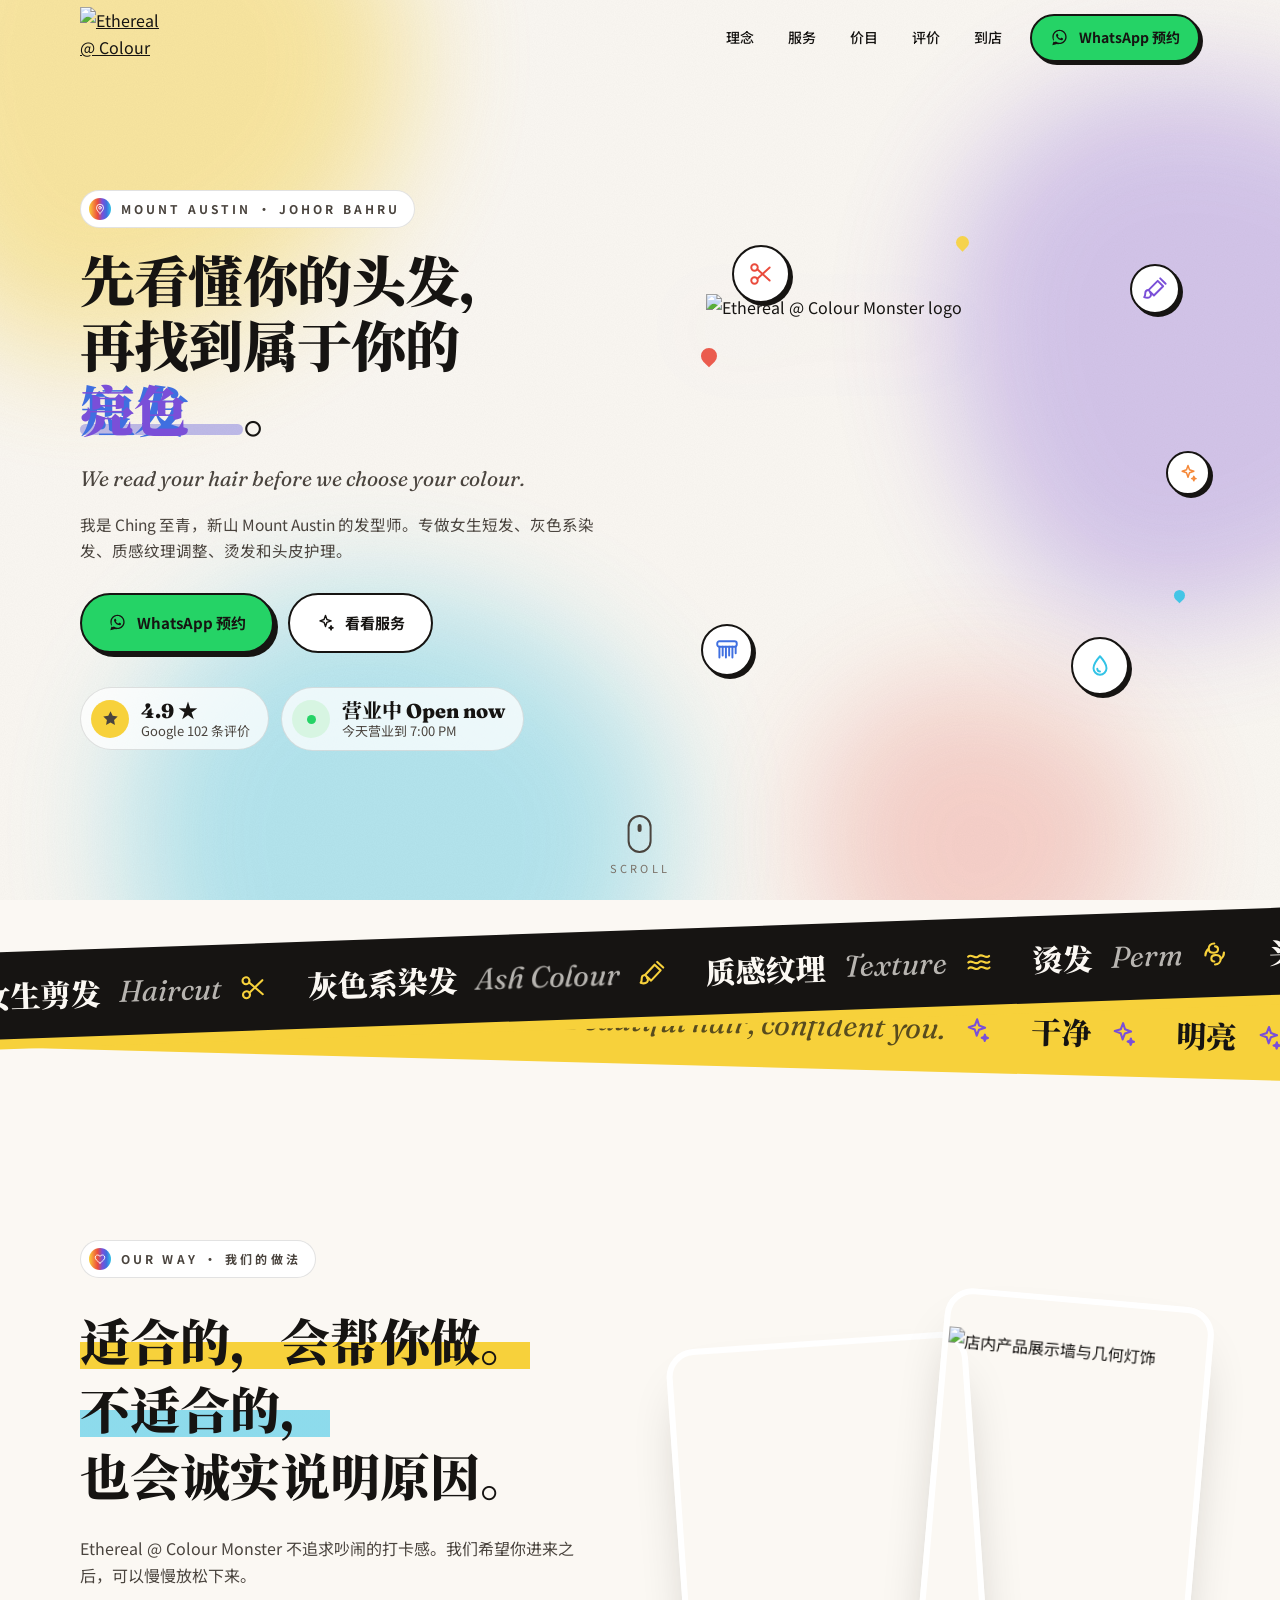
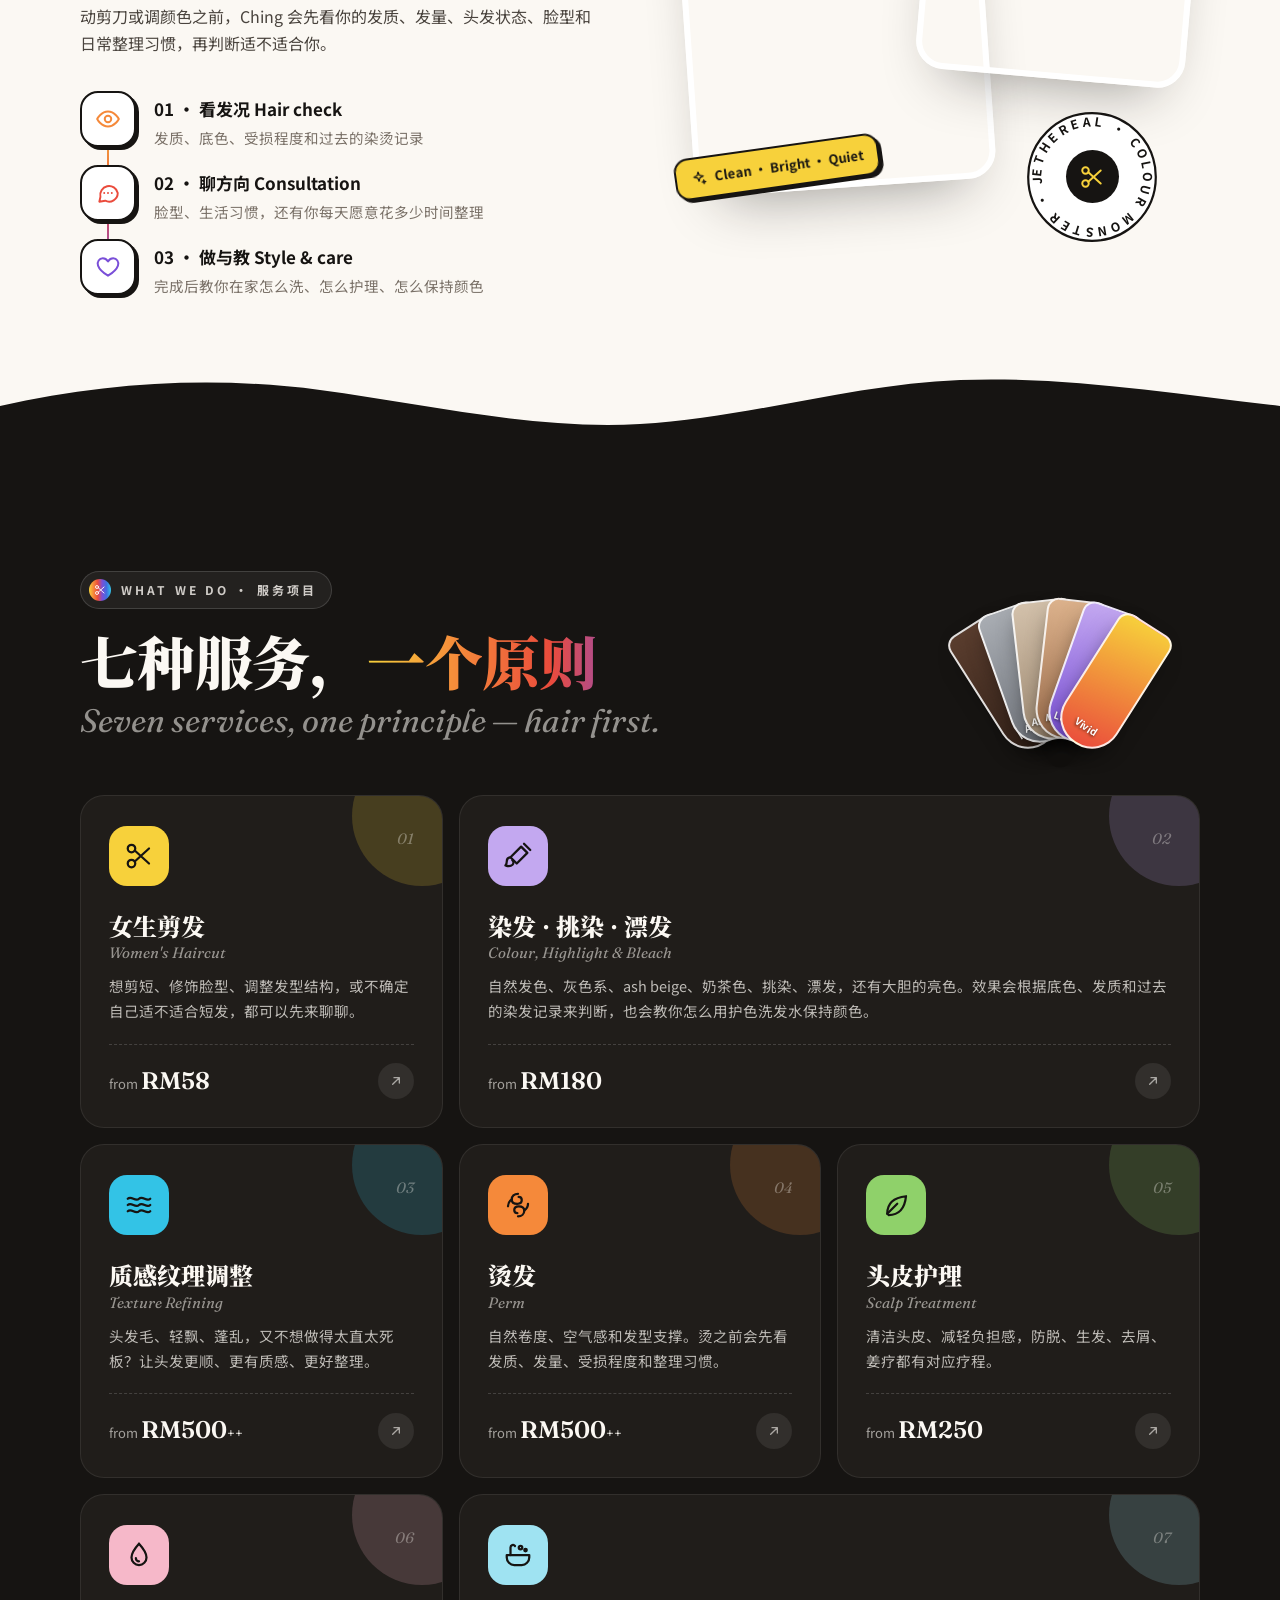
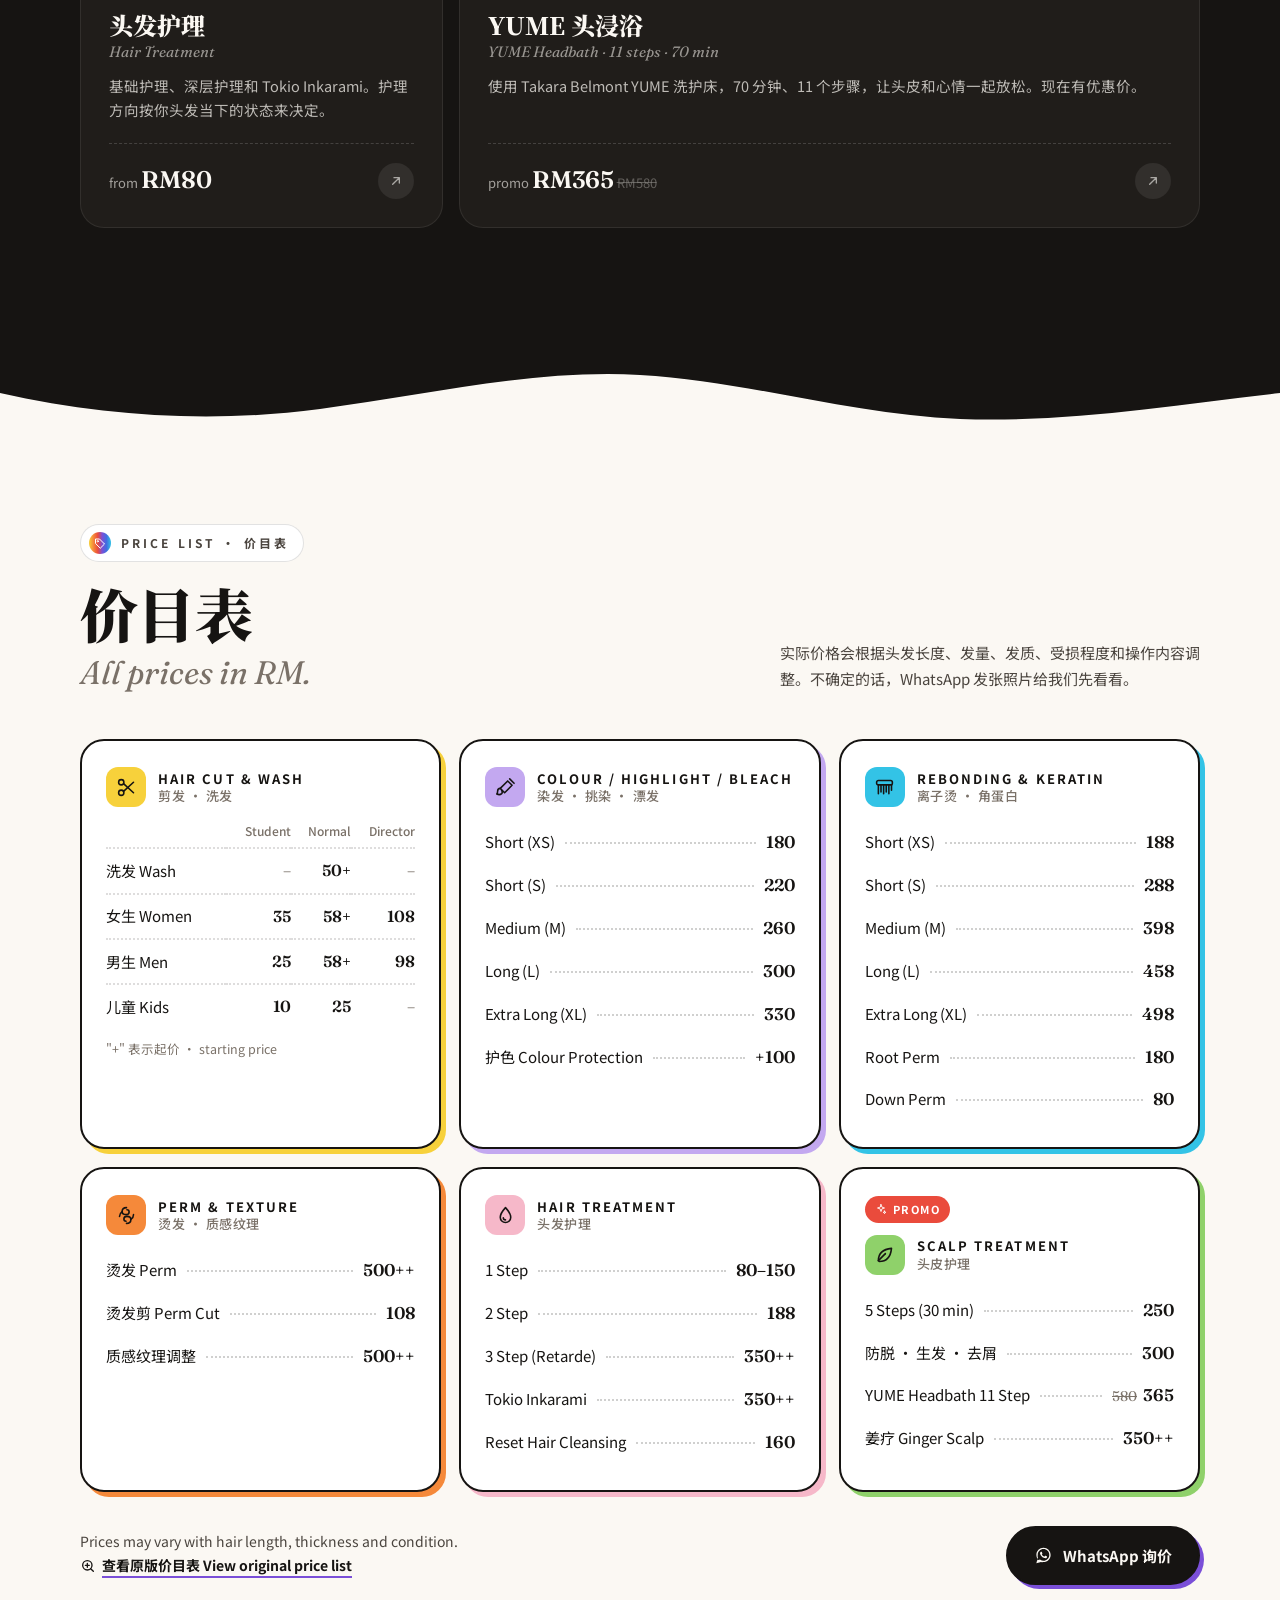
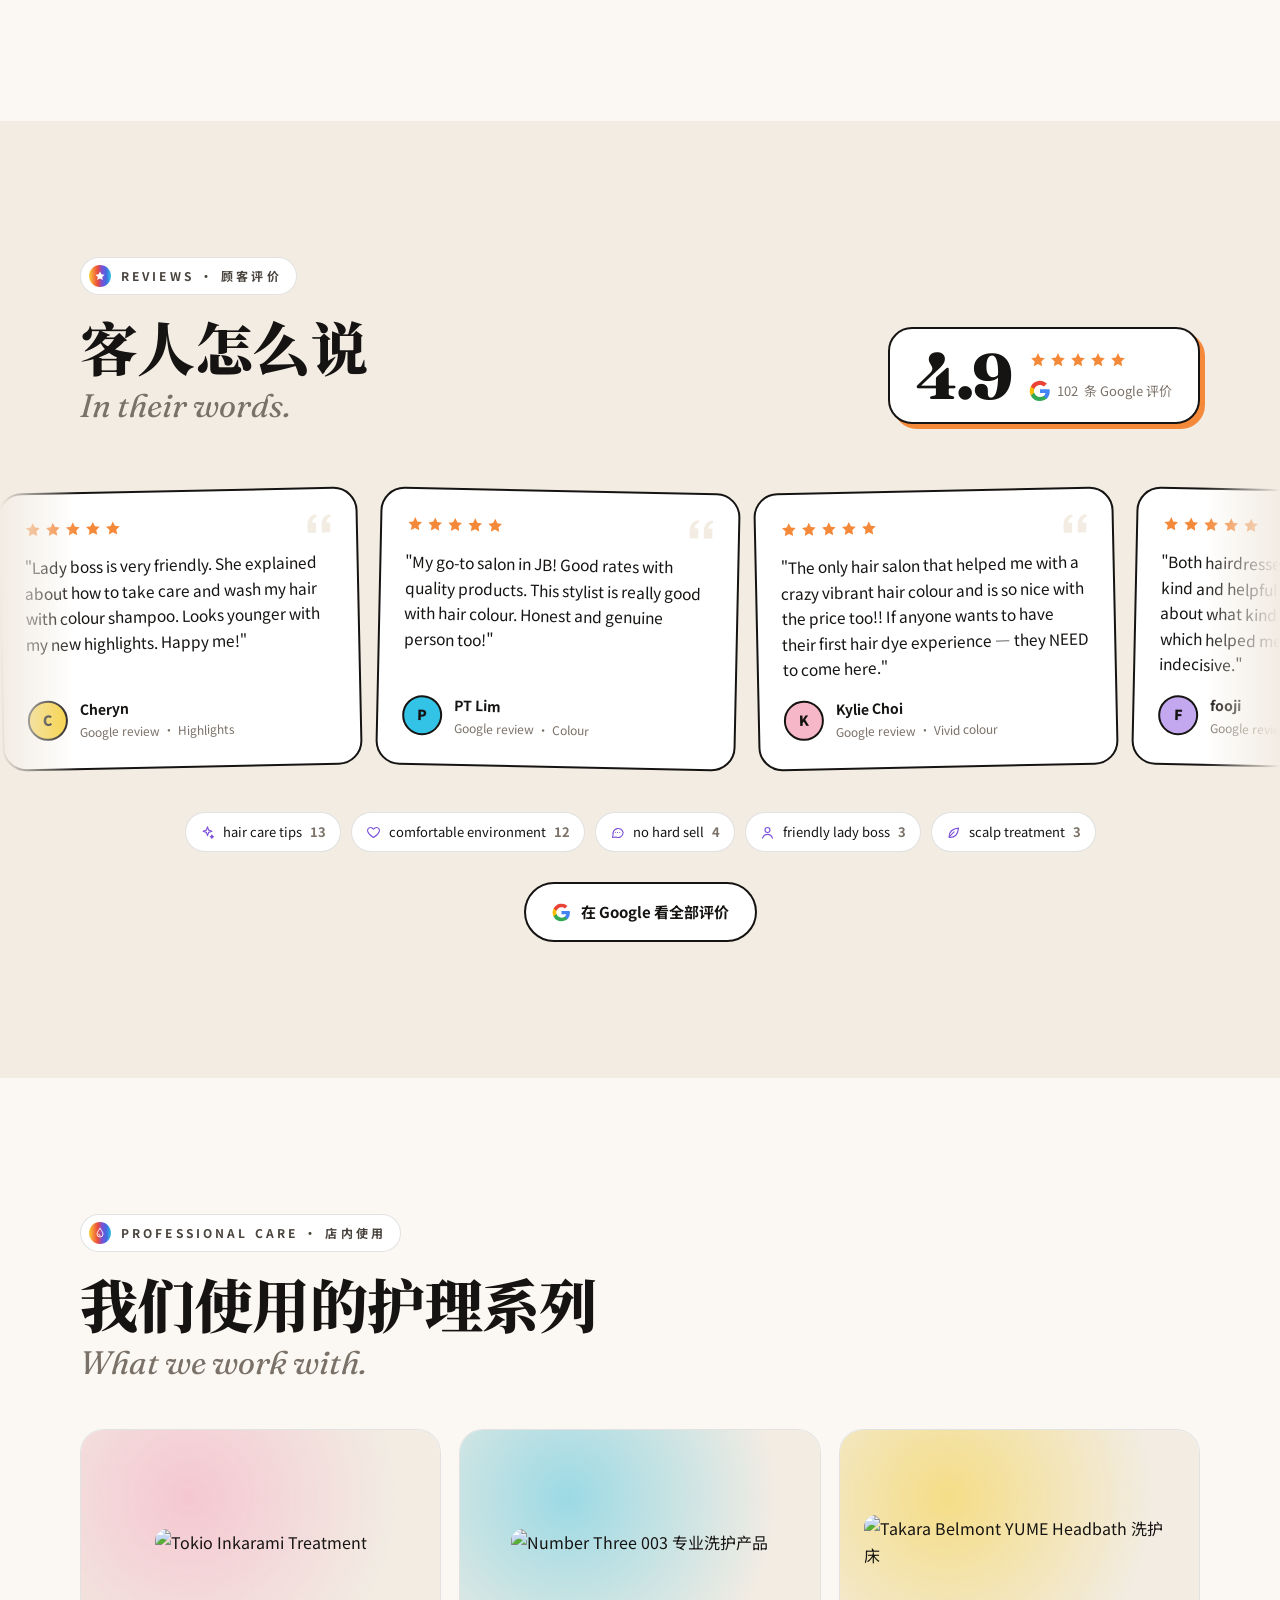
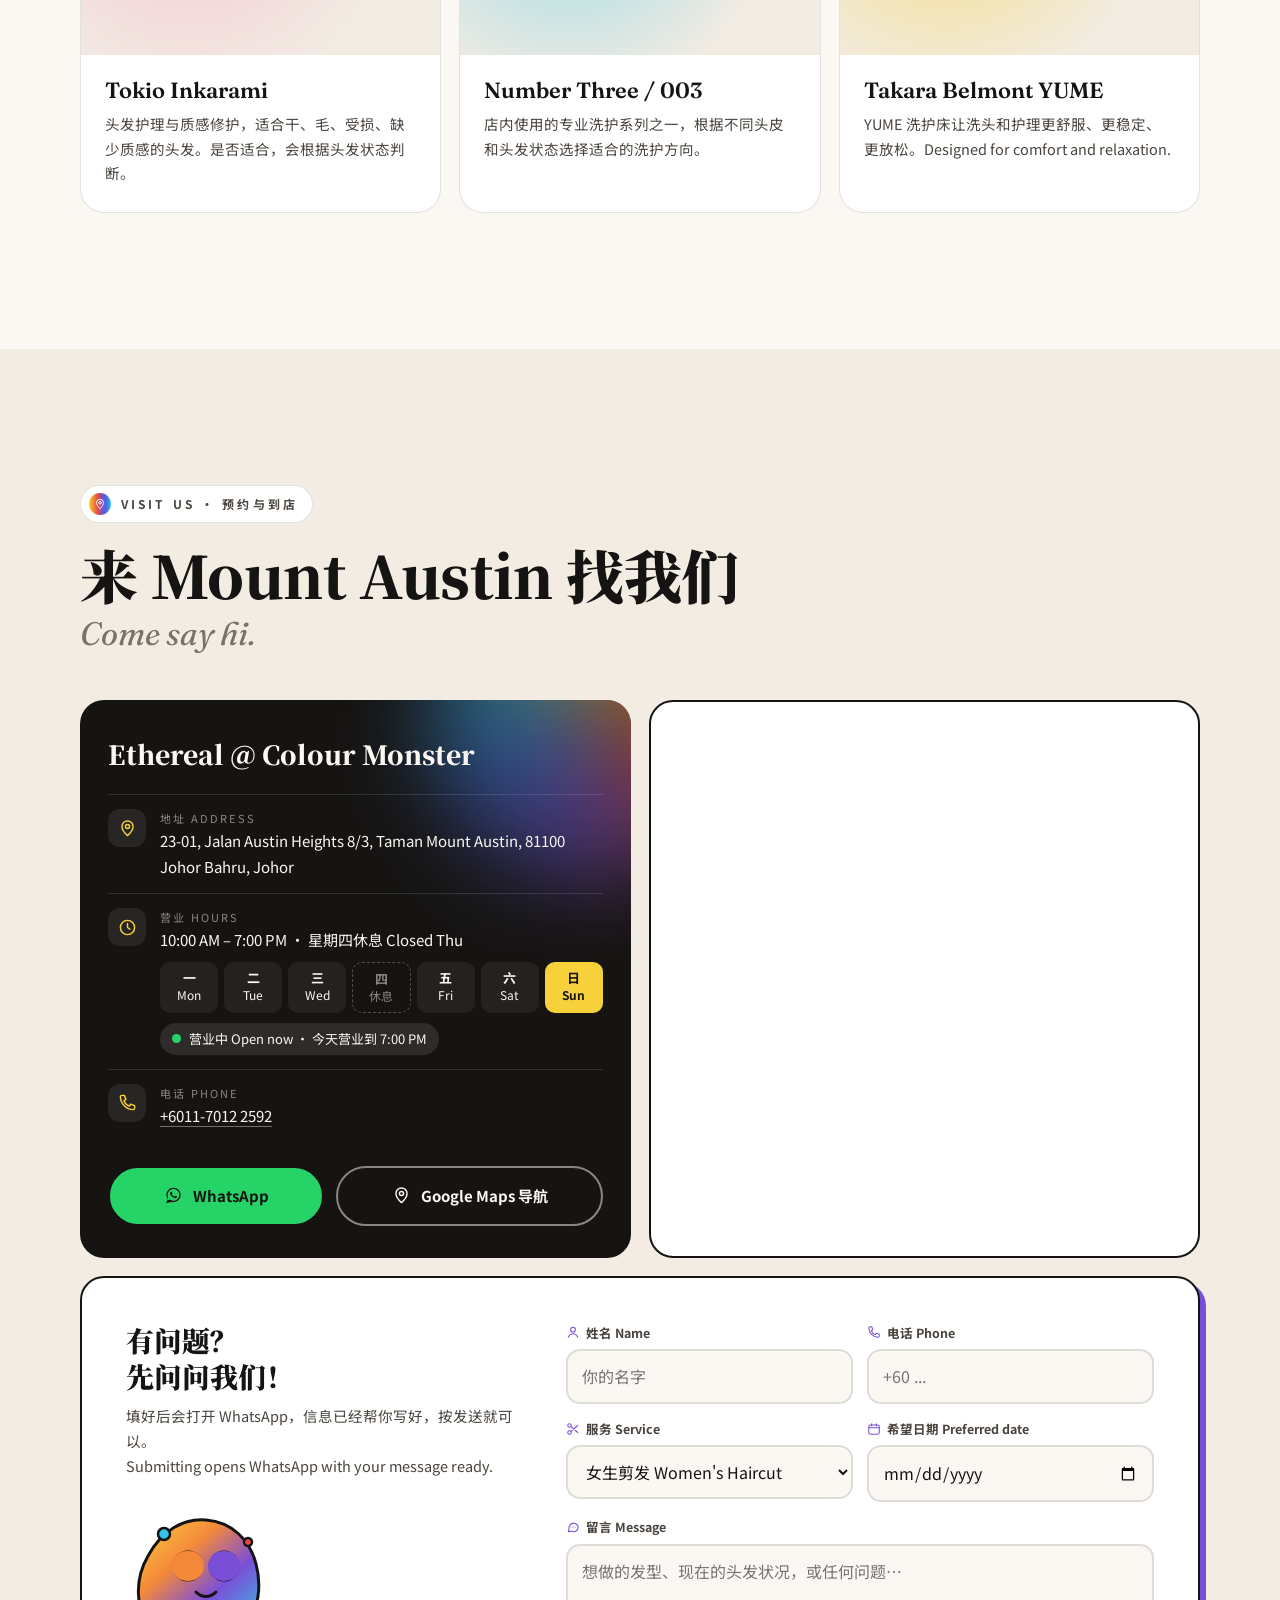
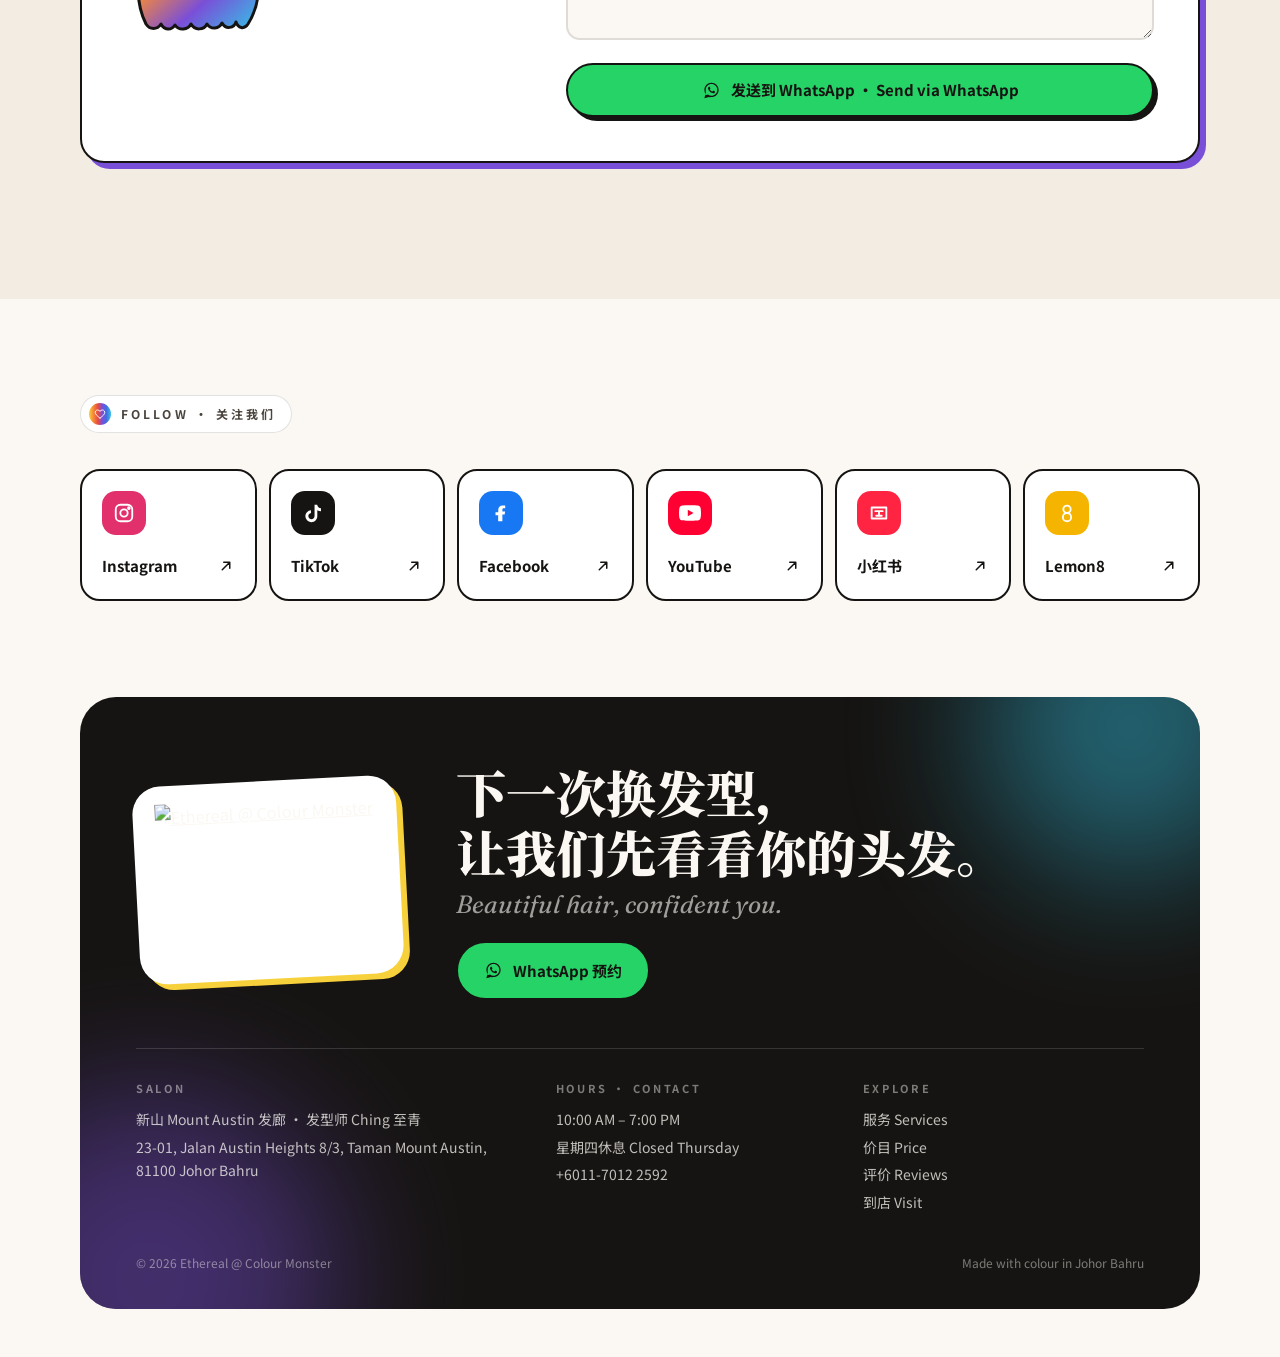
==== index.html @ 1f814a88 "Add index.html" ====
<!DOCTYPE html>
<html lang="zh-Hans">
<head>
<meta charset="UTF-8">
<meta name="viewport" content="width=device-width, initial-scale=1.0">
<title>Ethereal @ Colour Monster｜新山 Mount Austin 发廊 · 发型师 Ching 至青</title>
<meta name="description" content="Ethereal @ Colour Monster 是新山 Mount Austin 的发廊，发型师 Ching 至青专做女生短发、灰色系染发、质感纹理调整、烫发、头皮护理与 YUME Headbath。营业 10am–7pm，星期四休息。WhatsApp 预约 +6011-7012 2592。">
<meta name="keywords" content="Johor Bahru hair salon, Mount Austin hair salon, JB hairstylist, 新山发廊, 新山发型师, 新山染发, 新山女生短发, ash grey hair Johor Bahru, Texture Refining, 新山烫发, 新山头皮护理, YUME Headbath Johor Bahru, Tokio Inkarami Johor Bahru, Ethereal Colour Monster">
<meta property="og:title" content="Ethereal @ Colour Monster｜新山 Mount Austin 发廊">
<meta property="og:description" content="先看懂你的头发，再决定颜色。女生短发、灰色系染发、质感纹理调整、烫发与头皮护理。Google 4.9★">
<meta property="og:type" content="website">
<meta property="og:image" content="images/logo.jpg">
<meta name="theme-color" content="#FBF8F3">
<meta name="robots" content="index, follow">
<link rel="icon" href="images/logo.jpg">
<link rel="preload" as="image" href="images/logo-mark.png">
<script type="application/ld+json">
{
  "@context": "https://schema.org",
  "@type": "HairSalon",
  "name": "Ethereal @ Colour Monster",
  "description": "Hair salon in Mount Austin, Johor Bahru, led by hairstylist Ching 至青.",
  "image": "images/logo.jpg",
  "logo": "images/logo.jpg",
  "telephone": "+601170122592",
  "priceRange": "RM25 - RM580",
  "address": {
    "@type": "PostalAddress",
    "streetAddress": "23-01, Jalan Austin Heights 8/3, Taman Mount Austin",
    "postalCode": "81100",
    "addressLocality": "Johor Bahru",
    "addressRegion": "Johor",
    "addressCountry": "MY"
  },
  "geo": { "@type": "GeoCoordinates", "latitude": 1.5621188, "longitude": 103.7769621 },
  "openingHoursSpecification": [{
    "@type": "OpeningHoursSpecification",
    "dayOfWeek": ["Monday","Tuesday","Wednesday","Friday","Saturday","Sunday"],
    "opens": "10:00",
    "closes": "19:00"
  }],
  "aggregateRating": { "@type": "AggregateRating", "ratingValue": "4.9", "reviewCount": "102" },
  "hasMap": "https://maps.app.goo.gl/KCUcaTukjxPqChet8",
  "sameAs": [
    "https://www.instagram.com/ethereal_colourmonster",
    "https://www.tiktok.com/@ethereal_colourmonster",
    "https://www.facebook.com/share/1GP8tiwEPS/",
    "https://www.youtube.com/@etherealcolourmonster",
    "https://xhslink.cn/m/96OFjpZuW5q",
    "https://s.lemon8-app.com/al/GgFvFFUQxM"
  ]
}
</script>
<link rel="preconnect" href="https://fonts.googleapis.com">
<link rel="preconnect" href="https://fonts.gstatic.com" crossorigin>
<link href="https://fonts.googleapis.com/css2?family=Fraunces:ital,opsz,wght@0,9..144,400;0,9..144,600;0,9..144,800;1,9..144,400;1,9..144,600&family=Noto+Sans+SC:wght@400;500;700&family=Noto+Serif+SC:wght@600;900&display=swap" rel="stylesheet">
<style>
  :root {
    --paper: #FBF8F3;
    --paper-2: #F2ECE3;
    --card: #FFFFFF;
    --ink: #161412;
    --ink-2: #4A443E;
    --muted: #7A7168;
    --line: rgba(22, 20, 18, .12);
    --yellow: #F7D13B;
    --orange: #F5893A;
    --red: #EA4B3C;
    --green: #8FD16A;
    --cyan: #33C3E6;
    --blue: #3F6FE0;
    --violet: #7A4FD8;
    --rainbow: linear-gradient(90deg, var(--yellow), var(--orange), var(--red), var(--violet), var(--blue), var(--cyan));
    --wa: #25D366;
    --radius: 24px;
    --display: 'Fraunces', 'Noto Serif SC', Georgia, serif;
    --cjk: 'Noto Serif SC', 'Fraunces', serif;
    --body: 'Noto Sans SC', system-ui, -apple-system, 'Segoe UI', sans-serif;
    --ease: cubic-bezier(.22, 1, .36, 1);
    --spring: cubic-bezier(.34, 1.56, .64, 1);
  }
  *, *::before, *::after { box-sizing: border-box; }
  html { scroll-behavior: smooth; scroll-padding-top: 84px; -webkit-text-size-adjust: 100%; }
  body { margin: 0; background: var(--paper); color: var(--ink); font-family: var(--body); font-size: 16px; line-height: 1.7; -webkit-font-smoothing: antialiased; overflow-x: hidden; }
  img { max-width: 100%; display: block; }
  a { color: inherit; }
  button { font: inherit; }
  ::selection { background: var(--yellow); color: var(--ink); }
  .wrap { max-width: 1200px; margin: 0 auto; padding: 0 20px; }
  @media (min-width: 768px) { .wrap { padding: 0 40px; } }
  section { padding: 96px 0; position: relative; }
  @media (min-width: 900px) { section { padding: 136px 0; } }
  .ico { width: 1em; height: 1em; flex: none; }

  /* ---------- type helpers ---------- */
  .eyebrow { display: inline-flex; align-items: center; gap: 10px; font-size: 12px; letter-spacing: .26em; text-transform: uppercase; font-weight: 700; color: var(--ink-2); padding: 7px 14px 7px 8px; border-radius: 999px; background: var(--card); border: 1px solid var(--line); }
  .eyebrow i { width: 22px; height: 22px; border-radius: 50%; background: var(--rainbow); display: inline-flex; align-items: center; justify-content: center; color: #fff; }
  .eyebrow i svg { width: 12px; height: 12px; }
  h2.title { font-family: var(--cjk); font-weight: 900; font-size: clamp(32px, 5.2vw, 58px); line-height: 1.14; margin: 18px 0 0; letter-spacing: -.01em; }
  h2.title em { display: block; font-family: var(--display); font-style: italic; font-weight: 400; font-size: .56em; color: var(--muted); margin-top: 8px; letter-spacing: 0; }
  .grad-text { background: var(--rainbow); background-size: 200% 100%; -webkit-background-clip: text; background-clip: text; color: transparent; animation: slide 6s linear infinite; }
  @keyframes slide { to { background-position: 200% 0; } }

  /* ---------- buttons ---------- */
  .btn { position: relative; overflow: hidden; display: inline-flex; align-items: center; justify-content: center; gap: 10px; padding: 15px 26px; border-radius: 999px; font-size: 15px; font-weight: 700; text-decoration: none; border: 2px solid var(--ink); cursor: pointer; white-space: nowrap; transition: transform .35s var(--spring), box-shadow .3s, background .3s, color .3s; }
  .btn svg { width: 19px; height: 19px; }
  .btn:hover { transform: translateY(-3px); }
  .btn::after { content: ''; position: absolute; top: 0; left: -80%; width: 50%; height: 100%; background: linear-gradient(100deg, transparent, rgba(255, 255, 255, .55), transparent); transform: skewX(-20deg); transition: left .7s var(--ease); }
  .btn:hover::after { left: 130%; }
  .btn-wa { background: var(--wa); border-color: var(--ink); color: var(--ink); box-shadow: 4px 4px 0 var(--ink); }
  .btn-wa:hover { box-shadow: 6px 7px 0 var(--ink); }
  .btn-ink { background: var(--ink); color: var(--paper); box-shadow: 4px 4px 0 var(--violet); }
  .btn-ink:hover { box-shadow: 6px 7px 0 var(--violet); }
  .btn-ghost { background: var(--card); color: var(--ink); }
  .btn-ghost:hover { background: var(--yellow); }

  /* ---------- progress + nav ---------- */
  .progress { position: fixed; top: 0; left: 0; height: 4px; width: 100%; z-index: 70; background: var(--rainbow); transform-origin: 0 50%; transform: scaleX(0); }
  .nav { position: fixed; inset: 0 0 auto; z-index: 60; transition: background .3s, box-shadow .3s, transform .4s var(--ease); }
  .nav.scrolled { background: rgba(251, 248, 243, .88); backdrop-filter: blur(14px); -webkit-backdrop-filter: blur(14px); box-shadow: 0 1px 0 var(--line); }
  .nav.hide { transform: translateY(-100%); }
  .nav-inner { height: 76px; display: flex; align-items: center; justify-content: space-between; gap: 16px; }
  .brand img { height: 62px; width: auto; transition: transform .5s var(--spring); }
  .brand:hover img { transform: rotate(-4deg) scale(1.06); }
  .nav-links { display: none; align-items: center; gap: 6px; font-size: 14px; font-weight: 500; }
  .nav-links > a:not(.btn) { text-decoration: none; padding: 8px 14px; border-radius: 999px; transition: background .25s; }
  .nav-links > a:not(.btn):hover { background: var(--paper-2); }
  .nav-links .btn { padding: 10px 18px; font-size: 14px; margin-left: 8px; box-shadow: 3px 3px 0 var(--ink); }
  .menu-btn { width: 46px; height: 46px; border-radius: 50%; border: 2px solid var(--ink); background: var(--card); display: flex; align-items: center; justify-content: center; cursor: pointer; color: var(--ink); }
  .menu-btn svg { width: 20px; height: 20px; }
  @media (min-width: 980px) { .nav-links { display: flex; } .menu-btn { display: none; } }
  .mobile-menu { position: fixed; inset: 0; z-index: 65; background: var(--ink); color: var(--paper); padding: 96px 24px 32px; display: flex; flex-direction: column; clip-path: circle(0 at calc(100% - 43px) 38px); transition: clip-path .7s var(--ease); visibility: hidden; }
  .mobile-menu.open { clip-path: circle(150% at calc(100% - 43px) 38px); visibility: visible; }
  .mobile-menu a:not(.btn) { font-family: var(--cjk); font-weight: 900; font-size: 32px; text-decoration: none; padding: 10px 0; display: flex; align-items: baseline; gap: 14px; opacity: 0; transform: translateY(20px); transition: opacity .5s, transform .5s var(--ease); }
  .mobile-menu a:not(.btn) small { font-family: var(--display); font-style: italic; font-weight: 400; font-size: 16px; color: rgba(251, 248, 243, .5); }
  .mobile-menu.open a { opacity: 1; transform: none; }
  .mobile-menu.open a:nth-child(2) { transition-delay: .05s; } .mobile-menu.open a:nth-child(3) { transition-delay: .1s; } .mobile-menu.open a:nth-child(4) { transition-delay: .15s; } .mobile-menu.open a:nth-child(5) { transition-delay: .2s; } .mobile-menu.open a:nth-child(6) { transition-delay: .25s; }
  .mobile-menu .btn { margin-top: auto; width: 100%; }
  .menu-close { position: absolute; top: 15px; right: 20px; width: 46px; height: 46px; border-radius: 50%; border: 2px solid rgba(251, 248, 243, .4); background: transparent; color: var(--paper); cursor: pointer; display: flex; align-items: center; justify-content: center; }
  .menu-close svg { width: 20px; height: 20px; }

  /* ---------- hero ---------- */
  .hero { padding: 108px 0 60px; overflow: hidden; min-height: 100svh; display: flex; flex-direction: column; justify-content: center; }
  @media (min-width: 900px) { .hero { padding: 120px 0 80px; } }
  .blobs { position: absolute; inset: 0; z-index: 0; pointer-events: none; overflow: hidden; }
  .blob { position: absolute; width: 42vmax; height: 42vmax; border-radius: 42% 58% 63% 37% / 41% 44% 56% 59%; filter: blur(60px); opacity: .45; animation: morph 16s ease-in-out infinite alternate; will-change: transform; }
  .blob.b1 { background: var(--yellow); top: -14vmax; left: -10vmax; }
  .blob.b2 { background: var(--cyan); bottom: -18vmax; left: 10vw; animation-delay: -4s; opacity: .35; }
  .blob.b3 { background: var(--violet); top: 10vh; right: -16vmax; animation-delay: -8s; opacity: .3; }
  .blob.b4 { background: var(--red); bottom: -10vmax; right: 10vw; width: 26vmax; height: 26vmax; animation-delay: -2s; opacity: .22; }
  @keyframes morph {
    0% { transform: translate(0, 0) rotate(0deg) scale(1); border-radius: 42% 58% 63% 37% / 41% 44% 56% 59%; }
    50% { transform: translate(4vw, 3vh) rotate(60deg) scale(1.08); border-radius: 63% 37% 41% 59% / 52% 60% 40% 48%; }
    100% { transform: translate(-3vw, -2vh) rotate(120deg) scale(.95); border-radius: 38% 62% 50% 50% / 62% 38% 62% 38%; }
  }
  .grain { position: absolute; inset: 0; z-index: 0; pointer-events: none; opacity: .35; mix-blend-mode: multiply;
    background-image: url("data:image/svg+xml,%3Csvg xmlns='http://www.w3.org/2000/svg' width='160' height='160'%3E%3Cfilter id='n'%3E%3CfeTurbulence type='fractalNoise' baseFrequency='.9' numOctaves='2' stitchTiles='stitch'/%3E%3CfeColorMatrix values='0 0 0 0 0 0 0 0 0 0 0 0 0 0 0 0 0 0 .08 0'/%3E%3C/filter%3E%3Crect width='100%25' height='100%25' filter='url(%23n)'/%3E%3C/svg%3E"); }
  .hero .wrap { position: relative; z-index: 1; width: 100%; }
  .hero-grid { display: grid; gap: 28px; align-items: center; }
  @media (min-width: 960px) { .hero-grid { grid-template-columns: 1.05fr .95fr; gap: 48px; } }
  .hero-copy { order: 2; }
  .hero-art { order: 1; }
  @media (min-width: 960px) { .hero-copy { order: 1; } .hero-art { order: 2; } }
  .hero h1 { font-family: var(--cjk); font-weight: 900; font-size: clamp(32px, 8.4vw, 40px); line-height: 1.12; margin: 20px 0 0; letter-spacing: -.015em; }
  .hero h1 .line { display: block; overflow: hidden; padding-bottom: .06em; white-space: nowrap; }
  @media (min-width: 600px) { .hero h1 { font-size: 46px; } }
  @media (min-width: 960px) { .hero h1 { font-size: clamp(44px, 4.3vw, 60px); } }
  .hero h1 .line > span { display: inline-block; transform: translateY(110%); animation: rise 1s var(--ease) forwards; }
  .hero h1 .line:nth-child(2) > span { animation-delay: .12s; }
  .hero h1 .line:nth-child(3) > span { animation-delay: .24s; }
  @keyframes rise { to { transform: none; } }
  .rotator { display: inline-grid; vertical-align: bottom; }
  .rotator b { grid-area: 1 / 1; font-weight: 900; opacity: 0; transform: translateY(60%) rotateX(-70deg); transition: opacity .5s, transform .7s var(--ease); white-space: nowrap; position: relative; }
  .rotator b.on { opacity: 1; transform: none; }
  .rotator b::after { content: ''; position: absolute; left: 0; right: 0; bottom: .08em; height: .2em; border-radius: 6px; background: currentColor; opacity: .22; z-index: -1; }
  .hero .en { font-family: var(--display); font-style: italic; font-size: clamp(17px, 2vw, 21px); color: var(--ink-2); margin: 18px 0 0; }
  .hero .desc { color: var(--ink-2); margin: 14px 0 0; max-width: 520px; font-size: 15.5px; }
  .fade-up { opacity: 0; transform: translateY(24px); animation: fadeUp .9s var(--ease) forwards; }
  @keyframes fadeUp { to { opacity: 1; transform: none; } }
  .d1 { animation-delay: .35s; } .d2 { animation-delay: .5s; } .d3 { animation-delay: .65s; } .d4 { animation-delay: .8s; }
  .hero-cta { display: flex; flex-wrap: wrap; gap: 14px; margin-top: 30px; }
  .stats { display: flex; flex-wrap: wrap; gap: 12px; margin-top: 34px; }
  .stat { display: flex; align-items: center; gap: 12px; padding: 10px 18px 10px 10px; background: rgba(255, 255, 255, .75); border: 1px solid var(--line); border-radius: 999px; backdrop-filter: blur(6px); font-size: 13px; color: var(--ink-2); line-height: 1.25; }
  .stat .ic { width: 38px; height: 38px; border-radius: 50%; display: flex; align-items: center; justify-content: center; flex: none; }
  .stat .ic svg { width: 19px; height: 19px; }
  .stat b { display: block; font-family: var(--display); font-weight: 800; font-size: 20px; color: var(--ink); }
  .dot { width: 9px; height: 9px; border-radius: 50%; background: var(--muted); display: inline-block; flex: none; }
  .dot.open { background: var(--wa); animation: ping 1.8s infinite; }
  @keyframes ping { 0% { box-shadow: 0 0 0 0 rgba(37, 211, 102, .6); } 80%, 100% { box-shadow: 0 0 0 9px rgba(37, 211, 102, 0); } }

  .hero-art { position: relative; aspect-ratio: 1 / .92; max-width: 600px; width: 100%; margin: 0 auto; }
  .logo-stage { position: absolute; inset: 9% 3%; display: flex; align-items: center; justify-content: center; }
  .logo-stage img { width: 100%; height: auto; filter: drop-shadow(0 26px 40px rgba(122, 79, 216, .22)); animation: logoIn 1.3s var(--spring) both .1s, floaty 7s ease-in-out infinite 1.4s; }
  @keyframes logoIn { from { opacity: 0; transform: scale(.6) rotate(-8deg); } to { opacity: 1; transform: none; } }
  @keyframes floaty { 0%, 100% { transform: translateY(0) rotate(0); } 50% { transform: translateY(-14px) rotate(1.2deg); } }
  .orbit { position: absolute; inset: 0; pointer-events: none; }
  .bubble { position: absolute; width: 58px; height: 58px; border-radius: 50%; background: var(--card); border: 2px solid var(--ink); box-shadow: 3px 3px 0 var(--ink); display: flex; align-items: center; justify-content: center; animation: bob 5s ease-in-out infinite, pop .8s var(--spring) both; }
  .bubble svg { width: 26px; height: 26px; }
  .bubble.s1 { top: 2%; left: 8%; animation-delay: 0s, .7s; }
  .bubble.s2 { top: 6%; right: 4%; animation-delay: -1.2s, .85s; width: 50px; height: 50px; }
  .bubble.s3 { bottom: 6%; left: 2%; animation-delay: -2.4s, 1s; width: 52px; height: 52px; }
  .bubble.s4 { bottom: 2%; right: 14%; animation-delay: -3.3s, 1.15s; }
  .bubble.s5 { top: 46%; right: -2%; animation-delay: -1.8s, 1.3s; width: 44px; height: 44px; }
  .bubble.s5 svg { width: 20px; height: 20px; }
  @keyframes bob { 0%, 100% { translate: 0 0; } 50% { translate: 0 -12px; } }
  @keyframes pop { from { opacity: 0; scale: 0; } to { opacity: 1; scale: 1; } }
  @media (max-width: 600px) { .bubble { width: 46px; height: 46px; } .bubble svg { width: 21px; height: 21px; } .bubble.s5 { display: none; } }
  .drop { position: absolute; border-radius: 50% 50% 50% 0; transform: rotate(-45deg); animation: drip 4s ease-in-out infinite; opacity: .9; }
  .drop.p1 { width: 16px; height: 16px; background: var(--red); top: 24%; left: 2%; }
  .drop.p2 { width: 11px; height: 11px; background: var(--cyan); bottom: 22%; right: 3%; animation-delay: -1.5s; }
  .drop.p3 { width: 13px; height: 13px; background: var(--yellow); top: 0; left: 52%; animation-delay: -2.6s; }
  @keyframes drip { 0%, 100% { transform: rotate(-45deg) translate(0, 0); } 50% { transform: rotate(-45deg) translate(6px, -10px) scale(1.15); } }
  .scroll-hint { position: absolute; left: 50%; bottom: 22px; transform: translateX(-50%); z-index: 1; display: none; flex-direction: column; align-items: center; gap: 6px; font-size: 11px; letter-spacing: .3em; color: var(--muted); text-decoration: none; }
  .scroll-hint span { width: 24px; height: 38px; border: 2px solid var(--ink-2); border-radius: 14px; position: relative; }
  .scroll-hint span::after { content: ''; position: absolute; left: 50%; top: 7px; width: 4px; height: 8px; border-radius: 2px; background: var(--ink-2); transform: translateX(-50%); animation: wheel 1.8s infinite; }
  @keyframes wheel { 0% { opacity: 0; transform: translate(-50%, 0); } 30% { opacity: 1; } 100% { opacity: 0; transform: translate(-50%, 12px); } }
  @media (min-width: 960px) and (min-height: 760px) { .scroll-hint { display: flex; } }

  /* ---------- marquee ---------- */
  .ribbon { background: var(--ink); color: var(--paper); padding: 18px 0; transform: rotate(-2deg); margin: 0 -20px; position: relative; z-index: 3; box-shadow: 0 10px 0 var(--yellow); overflow: hidden; }
  .ribbon.alt { transform: rotate(1.5deg); background: var(--yellow); color: var(--ink); box-shadow: none; margin-top: -40px; z-index: 2; }
  .track { display: flex; width: max-content; animation: marquee 34s linear infinite; }
  .ribbon.alt .track { animation-direction: reverse; animation-duration: 40s; }
  .track span { display: inline-flex; align-items: center; gap: 18px; padding-right: 40px; font-family: var(--cjk); font-weight: 900; font-size: clamp(20px, 2.6vw, 30px); white-space: nowrap; }
  .track span em { font-family: var(--display); font-weight: 400; font-style: italic; opacity: .7; }
  .track svg { width: 28px; height: 28px; color: var(--yellow); }
  .ribbon.alt .track svg { color: var(--violet); }
  @keyframes marquee { to { transform: translateX(-50%); } }
  .ribbons { padding: 30px 0 40px; overflow: hidden; }

  /* ---------- reveal system ---------- */
  .rv { opacity: 0; transform: translateY(40px); transition: opacity .9s var(--ease), transform .9s var(--ease); transition-delay: var(--d, 0s); }
  .rv.in { opacity: 1; transform: none; }
  .rv-scale { opacity: 0; transform: scale(.85) rotate(-3deg); transition: opacity .9s var(--ease), transform 1s var(--spring); transition-delay: var(--d, 0s); }
  .rv-scale.in { opacity: 1; transform: none; }

  /* ---------- about ---------- */
  .about-grid { display: grid; gap: 64px; }
  @media (min-width: 960px) { .about-grid { grid-template-columns: 1fr 1fr; gap: 80px; align-items: center; } }
  .quote { font-family: var(--cjk); font-weight: 900; font-size: clamp(30px, 4.4vw, 50px); line-height: 1.35; margin: 28px 0 0; }
  .hl { background-image: linear-gradient(var(--yellow), var(--yellow)); background-repeat: no-repeat; background-size: 0% 38%; background-position: 0 88%; transition: background-size 1.1s var(--ease) .3s; }
  .hl.c2 { background-image: linear-gradient(rgba(51, 195, 230, .55), rgba(51, 195, 230, .55)); transition-delay: .7s; }
  .in .hl { background-size: 100% 38%; }
  .about-text { color: var(--ink-2); margin-top: 26px; }
  .about-text p { margin: 0 0 14px; }
  .steps { list-style: none; margin: 34px 0 0; padding: 0; display: grid; gap: 14px; position: relative; }
  .steps::before { content: ''; position: absolute; left: 27px; top: 20px; bottom: 20px; width: 2px; background: var(--line); }
  .steps::after { content: ''; position: absolute; left: 27px; top: 20px; width: 2px; height: calc(100% - 40px); background: var(--rainbow); background: linear-gradient(var(--yellow), var(--red), var(--violet)); transform-origin: top; transform: scaleY(0); transition: transform 1.6s var(--ease) .4s; }
  .in .steps::after, .steps.in::after { transform: scaleY(1); }
  .steps li { display: flex; gap: 18px; align-items: flex-start; position: relative; z-index: 1; }
  .steps .si { width: 56px; height: 56px; border-radius: 18px; background: var(--card); border: 2px solid var(--ink); box-shadow: 3px 3px 0 var(--ink); display: flex; align-items: center; justify-content: center; flex: none; transition: transform .4s var(--spring); }
  .steps li:hover .si { transform: rotate(-8deg) scale(1.08); }
  .steps .si svg { width: 26px; height: 26px; }
  .steps b { display: block; font-size: 17px; margin-top: 4px; }
  .steps span { color: var(--muted); font-size: 14.5px; }
  .photos { position: relative; aspect-ratio: 1 / 1.05; max-width: 560px; margin: 0 auto; width: 100%; }
  .photos figure { position: absolute; margin: 0; border-radius: 28px; overflow: hidden; border: 6px solid var(--card); box-shadow: 0 30px 60px -30px rgba(22, 20, 18, .45); }
  .photos .f1 { width: 58%; height: 82%; left: 0; top: 8%; transform: rotate(-4deg); }
  .photos .f2 { width: 52%; height: 70%; right: 0; top: 0; transform: rotate(5deg); }
  .photos img { width: 100%; height: 115%; object-fit: cover; will-change: transform; }
  .spin-badge { position: absolute; right: 8%; bottom: 0; width: 132px; height: 132px; z-index: 2; }
  .spin-badge svg.ring { width: 100%; height: 100%; animation: spin 18s linear infinite; }
  .spin-badge .core { position: absolute; inset: 30%; border-radius: 50%; background: var(--ink); color: var(--yellow); display: flex; align-items: center; justify-content: center; }
  .spin-badge .core svg { width: 26px; height: 26px; }
  @keyframes spin { to { transform: rotate(360deg); } }
  .sticker { position: absolute; left: -6px; bottom: 10%; z-index: 2; background: var(--yellow); border: 2px solid var(--ink); box-shadow: 3px 3px 0 var(--ink); border-radius: 14px; padding: 8px 14px; font-weight: 700; font-size: 13px; transform: rotate(-8deg); display: flex; align-items: center; gap: 8px; animation: wobble 4s ease-in-out infinite; }
  .sticker svg { width: 16px; height: 16px; }
  @keyframes wobble { 0%, 100% { transform: rotate(-8deg); } 50% { transform: rotate(-3deg) translateY(-4px); } }

  /* ---------- services ---------- */
  .services { background: var(--ink); color: var(--paper); }
  .services .eyebrow { background: rgba(255, 255, 255, .06); border-color: rgba(255, 255, 255, .14); color: rgba(251, 248, 243, .8); }
  .services h2.title em { color: rgba(251, 248, 243, .55); }
  .wave-top, .wave-bot { position: absolute; left: 0; width: 100%; height: 60px; display: block; }
  .wave-top { top: -59px; } .wave-bot { bottom: -59px; transform: scaleY(-1); }
  .svc-head { display: grid; gap: 28px; align-items: end; }
  @media (min-width: 960px) { .svc-head { grid-template-columns: 1fr auto; } }
  .swatch-fan { display: flex; justify-content: center; height: 150px; position: relative; margin: 10px auto 0; width: 280px; }
  .sw { position: absolute; bottom: 0; left: 50%; width: 62px; height: 140px; margin-left: -31px; border-radius: 12px 12px 30px 30px; transform-origin: 50% 120%; border: 2px solid rgba(255, 255, 255, .85); box-shadow: 0 10px 24px -10px rgba(0, 0, 0, .7); transition: transform 1s var(--spring); transition-delay: calc(var(--i) * .06s); cursor: pointer; }
  .sw::after { content: attr(data-n); position: absolute; left: 50%; bottom: 10px; transform: translateX(-50%); font-size: 10px; font-weight: 700; color: #fff; text-shadow: 0 1px 3px rgba(0, 0, 0, .6); white-space: nowrap; }
  .swatch-fan.in .sw { transform: rotate(calc((var(--i) - 2.5) * 13deg)); }
  .swatch-fan.in .sw:hover { transform: rotate(calc((var(--i) - 2.5) * 13deg)) translateY(-18px); }
  .svc-grid { display: grid; gap: 16px; margin-top: 56px; }
  @media (min-width: 680px) { .svc-grid { grid-template-columns: repeat(2, minmax(0, 1fr)); } }
  @media (min-width: 1040px) { .svc-grid { grid-template-columns: repeat(3, minmax(0, 1fr)); } .svc.wide { grid-column: span 2; } }
  .svc { position: relative; overflow: hidden; border-radius: var(--radius); padding: 30px 28px 26px; background: #201D1A; border: 1px solid rgba(255, 255, 255, .08); transition: transform .5s var(--spring), border-color .3s; isolation: isolate; display: flex; flex-direction: column; min-height: 270px; }
  .svc::before { content: ''; position: absolute; width: 140px; height: 140px; right: -50px; top: -50px; border-radius: 50%; background: var(--c); opacity: .18; z-index: -1; transition: transform .8s var(--ease), opacity .5s; }
  .svc:hover { transform: translateY(-6px); border-color: var(--c); }
  .svc:hover::before { transform: scale(7); opacity: .16; }
  .svc .top { display: flex; justify-content: space-between; align-items: flex-start; }
  .svc .icon { width: 60px; height: 60px; border-radius: 18px; background: var(--c); color: var(--ink); display: flex; align-items: center; justify-content: center; transition: transform .5s var(--spring); }
  .svc:hover .icon { transform: rotate(-10deg) scale(1.1); }
  .svc .icon svg { width: 30px; height: 30px; }
  .svc .icon svg * { stroke-dasharray: 120; stroke-dashoffset: 120; transition: stroke-dashoffset 1.4s var(--ease) .3s; }
  .svc.in .icon svg * { stroke-dashoffset: 0; }
  .svc .num { font-family: var(--display); font-style: italic; color: rgba(251, 248, 243, .35); font-size: 15px; }
  .svc h3 { margin: 24px 0 0; font-family: var(--cjk); font-weight: 900; font-size: 24px; line-height: 1.3; }
  .svc h3 small { display: block; font-family: var(--display); font-style: italic; font-weight: 400; font-size: 15px; color: rgba(251, 248, 243, .55); margin-top: 2px; }
  .svc p { margin: 12px 0 0; color: rgba(251, 248, 243, .72); font-size: 14.5px; flex: 1; }
  .svc .price { margin-top: 20px; display: flex; align-items: center; justify-content: space-between; padding-top: 16px; border-top: 1px dashed rgba(255, 255, 255, .16); font-size: 13px; color: rgba(251, 248, 243, .6); }
  .svc .price b { font-family: var(--display); font-size: 24px; color: var(--paper); font-weight: 600; }
  .svc .price b small { font-size: 14px; }
  .svc .go { width: 36px; height: 36px; border-radius: 50%; background: rgba(255, 255, 255, .08); display: flex; align-items: center; justify-content: center; transition: background .3s, transform .4s var(--spring); }
  .svc:hover .go { background: var(--c); color: var(--ink); transform: rotate(45deg); }
  .svc .go svg { width: 16px; height: 16px; }

  /* ---------- price ---------- */
  .price-sec { padding-top: 160px; }
  .price-head { display: grid; gap: 20px; align-items: end; }
  @media (min-width: 960px) { .price-head { grid-template-columns: 1fr auto; } }
  .price-head p { margin: 0; color: var(--ink-2); max-width: 420px; font-size: 15px; }
  .price-grid { display: grid; gap: 18px; margin-top: 48px; }
  @media (min-width: 720px) { .price-grid { grid-template-columns: repeat(2, minmax(0, 1fr)); } }
  @media (min-width: 1080px) { .price-grid { grid-template-columns: repeat(3, minmax(0, 1fr)); } }
  .pcard { background: var(--card); border-radius: var(--radius); padding: 26px 24px; border: 2px solid var(--ink); box-shadow: 5px 5px 0 var(--c, var(--ink)); transition: transform .4s var(--spring), box-shadow .4s; }
  .pcard:hover { transform: translate(-3px, -3px); box-shadow: 9px 9px 0 var(--c, var(--ink)); }
  .pcard h3 { margin: 0 0 14px; display: flex; align-items: center; gap: 12px; font-size: 13px; letter-spacing: .16em; text-transform: uppercase; font-weight: 700; line-height: 1.35; }
  .pcard h3 .pi { width: 40px; height: 40px; border-radius: 12px; background: var(--c); display: flex; align-items: center; justify-content: center; flex: none; }
  .pcard h3 .pi svg { width: 21px; height: 21px; }
  .pcard h3 span small { display: block; letter-spacing: .04em; color: var(--muted); font-weight: 500; text-transform: none; font-size: 13px; }
  .prow { display: flex; align-items: baseline; gap: 10px; padding: 7px 0; font-size: 15px; }
  .prow .fill { flex: 1; min-width: 12px; border-bottom: 2px dotted rgba(22, 20, 18, .2); transform: translateY(-4px); }
  .prow .val { font-family: var(--display); font-weight: 600; font-size: 17px; flex: none; }
  .prow .val s { color: var(--muted); font-weight: 400; font-size: 14px; margin-right: 6px; }
  .ptable { width: 100%; border-collapse: collapse; font-size: 14.5px; }
  .ptable th { font-weight: 500; color: var(--muted); font-size: 12px; text-align: right; padding: 0 0 6px; }
  .ptable th:first-child { text-align: left; }
  .ptable td { padding: 8px 0; border-top: 2px dotted rgba(22, 20, 18, .14); text-align: right; font-family: var(--display); font-weight: 600; font-size: 16px; }
  .ptable td:first-child { text-align: left; font-family: var(--body); font-weight: 400; font-size: 15px; }
  .ptable td.na { color: var(--muted); font-weight: 400; }
  .pnote { font-size: 12.5px; color: var(--muted); margin: 10px 0 0; }
  .promo { display: inline-flex; align-items: center; gap: 6px; background: var(--red); color: #fff; font-size: 11px; font-weight: 700; letter-spacing: .14em; padding: 4px 10px; border-radius: 999px; margin-bottom: 12px; animation: pulse 2s ease-in-out infinite; }
  .promo svg { width: 12px; height: 12px; }
  @keyframes pulse { 50% { transform: scale(1.07); } }
  .price-foot { display: flex; flex-wrap: wrap; gap: 16px; align-items: center; justify-content: space-between; margin-top: 34px; }
  .price-foot p { margin: 0; color: var(--ink-2); font-size: 14px; }
  .linkbtn { background: none; border: 0; padding: 0; font-size: 14px; font-weight: 700; text-decoration: underline; text-decoration-thickness: 2px; text-decoration-color: var(--violet); text-underline-offset: 5px; cursor: pointer; color: var(--ink); display: inline-flex; align-items: center; gap: 6px; }
  .linkbtn svg { width: 16px; height: 16px; }

  /* ---------- reviews ---------- */
  .reviews { background: var(--paper-2); overflow: hidden; }
  .rev-top { display: grid; gap: 32px; align-items: end; }
  @media (min-width: 960px) { .rev-top { grid-template-columns: 1fr auto; } }
  .score { display: flex; align-items: center; gap: 18px; background: var(--card); border: 2px solid var(--ink); box-shadow: 5px 5px 0 var(--orange); border-radius: var(--radius); padding: 18px 26px; width: fit-content; }
  .score b { font-family: var(--display); font-size: 64px; line-height: .9; font-weight: 800; letter-spacing: -.03em; }
  .stars { display: inline-flex; gap: 2px; color: var(--orange); }
  .stars svg { width: 18px; height: 18px; }
  .score small { display: block; color: var(--muted); font-size: 13px; margin-top: 4px; }
  .g-logo { width: 22px; height: 22px; }
  .rev-marquee { margin-top: 56px; mask-image: linear-gradient(90deg, transparent, #000 6%, #000 94%, transparent); -webkit-mask-image: linear-gradient(90deg, transparent, #000 6%, #000 94%, transparent); }
  .rev-track { display: flex; gap: 18px; width: max-content; animation: marquee 48s linear infinite; padding: 10px 0 16px; }
  .rev-marquee:hover .rev-track { animation-play-state: paused; }
  .rcard { width: min(360px, 82vw); flex: none; background: var(--card); border: 2px solid var(--ink); border-radius: var(--radius); padding: 26px 24px; display: flex; flex-direction: column; gap: 16px; position: relative; transition: transform .4s var(--spring); }
  .rcard:nth-child(odd) { transform: rotate(-1.2deg); }
  .rcard:nth-child(even) { transform: rotate(1.2deg); }
  .rcard:hover { transform: rotate(0) translateY(-6px); }
  .rcard .q { position: absolute; top: 18px; right: 20px; width: 34px; height: 34px; color: var(--paper-2); }
  .rcard p { margin: 0; font-size: 15.5px; line-height: 1.65; flex: 1; }
  .rcard footer { display: flex; align-items: center; gap: 12px; font-size: 14px; font-weight: 700; }
  .rcard footer small { display: block; font-weight: 400; color: var(--muted); font-size: 12px; }
  .avatar { width: 40px; height: 40px; border-radius: 50%; border: 2px solid var(--ink); display: flex; align-items: center; justify-content: center; font-weight: 900; flex: none; }
  .tags { display: flex; flex-wrap: wrap; gap: 10px; margin-top: 28px; justify-content: center; }
  .tags span { font-size: 13px; padding: 8px 14px; border-radius: 999px; background: var(--card); border: 1px solid var(--line); display: inline-flex; align-items: center; gap: 8px; }
  .tags span svg { width: 15px; height: 15px; color: var(--violet); }
  .tags span b { color: var(--muted); }

  /* ---------- care ---------- */
  .care-grid { display: grid; gap: 18px; margin-top: 48px; }
  @media (min-width: 840px) { .care-grid { grid-template-columns: repeat(3, minmax(0, 1fr)); } }
  .care { background: var(--card); border: 1px solid var(--line); border-radius: var(--radius); overflow: hidden; transition: transform .5s var(--spring), box-shadow .4s; }
  .care:hover { transform: translateY(-8px); box-shadow: 0 30px 50px -30px rgba(22, 20, 18, .35); }
  .care .img { aspect-ratio: 16 / 10; background: radial-gradient(circle at 30% 30%, var(--c), transparent 70%), var(--paper-2); display: flex; align-items: center; justify-content: center; padding: 24px; overflow: hidden; }
  .care .img img { max-height: 100%; width: auto; object-fit: contain; border-radius: 12px; transition: transform .7s var(--ease); }
  .care:hover .img img { transform: scale(1.08) rotate(-2deg); }
  .care .body { padding: 22px 24px 26px; }
  .care h3 { margin: 0 0 8px; font-family: var(--display); font-weight: 600; font-size: 22px; line-height: 1.25; }
  .care p { margin: 0; color: var(--ink-2); font-size: 14.5px; }

  /* ---------- visit ---------- */
  .visit { background: var(--paper-2); }
  .visit-grid { display: grid; grid-template-columns: minmax(0, 1fr); gap: 18px; margin-top: 48px; }
  @media (min-width: 980px) { .visit-grid { grid-template-columns: minmax(0, 1fr) minmax(0, 1fr); } }
  .visit-grid > * { min-width: 0; }
  .info-card { background: var(--ink); color: var(--paper); border-radius: var(--radius); padding: 32px 28px; position: relative; overflow: hidden; isolation: isolate; }
  .info-card::before { content: ''; position: absolute; width: 320px; height: 320px; right: -120px; top: -140px; border-radius: 50%; background: conic-gradient(var(--yellow), var(--orange), var(--red), var(--violet), var(--blue), var(--cyan), var(--yellow)); filter: blur(46px); opacity: .55; z-index: -1; animation: spin 14s linear infinite; }
  .info-card h3 { font-family: var(--cjk); font-weight: 900; font-size: 26px; margin: 0 0 18px; }
  .irow { display: flex; gap: 14px; padding: 14px 0; border-top: 1px solid rgba(255, 255, 255, .12); font-size: 15px; }
  .irow .ii { width: 38px; height: 38px; border-radius: 12px; background: rgba(255, 255, 255, .08); display: flex; align-items: center; justify-content: center; flex: none; color: var(--yellow); }
  .irow .ii svg { width: 19px; height: 19px; }
  .irow small { display: block; font-size: 11px; letter-spacing: .2em; text-transform: uppercase; color: rgba(251, 248, 243, .5); }
  .irow a { text-underline-offset: 4px; text-decoration-color: rgba(251, 248, 243, .4); }
  .week { display: grid; grid-template-columns: repeat(7, minmax(0, 1fr)); gap: 6px; margin-top: 10px; }
  .week div { text-align: center; padding: 8px 2px; border-radius: 10px; background: rgba(255, 255, 255, .06); font-size: 12px; line-height: 1.3; }
  .week div b { display: block; font-size: 13px; }
  .week div.off { background: transparent; border: 1px dashed rgba(255, 255, 255, .25); color: rgba(251, 248, 243, .5); }
  .week div.today { background: var(--yellow); color: var(--ink); font-weight: 700; }
  .week div.today.off { background: var(--red); color: #fff; border-color: var(--red); }
  .open-pill { display: inline-flex; align-items: center; gap: 8px; font-size: 13px; padding: 5px 12px; border-radius: 999px; background: rgba(255, 255, 255, .1); margin-top: 10px; }
  .info-actions { display: flex; flex-wrap: wrap; gap: 12px; margin-top: 24px; }
  .info-actions .btn { flex: 1 1 auto; }
  .info-actions .btn-ghost { background: transparent; color: var(--paper); border-color: rgba(251, 248, 243, .5); }
  .info-actions .btn-ghost:hover { background: var(--paper); color: var(--ink); }
  .map { border-radius: var(--radius); overflow: hidden; border: 2px solid var(--ink); min-height: 340px; background: var(--card); position: relative; }
  .map iframe { position: absolute; inset: 0; width: 100%; height: 100%; border: 0; }
  .form-card { background: var(--card); border: 2px solid var(--ink); box-shadow: 6px 6px 0 var(--violet); border-radius: var(--radius); padding: 30px 26px; position: relative; }
  @media (min-width: 980px) { .form-card { grid-column: 1 / -1; display: grid; grid-template-columns: minmax(0, .8fr) minmax(0, 1.2fr); gap: 48px; padding: 44px; } }
  .form-card h3 { font-family: var(--cjk); font-weight: 900; font-size: 28px; margin: 0; line-height: 1.3; }
  .form-card .lead { color: var(--ink-2); font-size: 14.5px; margin: 10px 0 0; }
  .monster { width: 150px; height: 140px; margin-top: 18px; cursor: pointer; }
  .monster .body { animation: squish 3.2s ease-in-out infinite; transform-origin: 50% 100%; transform-box: fill-box; }
  @keyframes squish { 0%, 100% { transform: scale(1, 1); } 50% { transform: scale(1.04, .95); } }
  .monster .lids { animation: blink 5s infinite; transform-origin: center; transform-box: fill-box; }
  @keyframes blink { 0%, 92%, 100% { transform: scaleY(0); } 95% { transform: scaleY(1); } }
  .monster:hover .body { animation-duration: .6s; }
  @media (max-width: 979px) { .monster { position: absolute; right: 16px; top: -64px; width: 104px; height: 98px; margin: 0; } }
  .fields { display: grid; gap: 14px; margin-top: 24px; }
  @media (min-width: 600px) { .fields { grid-template-columns: repeat(2, minmax(0, 1fr)); } .fields .full { grid-column: 1 / -1; } }
  @media (min-width: 980px) { .fields { margin-top: 0; } }
  .field label { display: flex; align-items: center; gap: 6px; font-size: 12.5px; color: var(--ink-2); margin-bottom: 6px; font-weight: 700; }
  .field label svg { width: 14px; height: 14px; color: var(--violet); }
  .field input, .field select, .field textarea { width: 100%; font: inherit; font-size: 16px; color: var(--ink); background: var(--paper); border: 2px solid var(--line); border-radius: 14px; padding: 12px 14px; outline: none; transition: border-color .25s, box-shadow .25s, transform .25s; }
  .field textarea { resize: vertical; min-height: 96px; }
  .field input:focus, .field select:focus, .field textarea:focus { border-color: var(--ink); box-shadow: 3px 3px 0 var(--yellow); transform: translateY(-1px); }
  .form-hint { display: none; font-size: 13px; color: #8A2B20; background: #FDE7E3; padding: 10px 14px; border-radius: 12px; margin: 12px 0 0; }
  .form-hint.show { display: block; animation: shake .45s; }
  @keyframes shake { 20%, 60% { transform: translateX(-6px); } 40%, 80% { transform: translateX(6px); } }
  .form-card .btn { width: 100%; margin-top: 16px; white-space: normal; text-align: center; line-height: 1.35; }

  /* ---------- social + footer ---------- */
  .social { padding: 96px 0; }
  .social-row { display: grid; grid-template-columns: repeat(2, minmax(0, 1fr)); gap: 12px; margin-top: 36px; }
  @media (min-width: 640px) { .social-row { grid-template-columns: repeat(3, minmax(0, 1fr)); } }
  @media (min-width: 1040px) { .social-row { grid-template-columns: repeat(6, minmax(0, 1fr)); } }
  .soc { display: flex; flex-direction: column; gap: 18px; padding: 20px; border: 2px solid var(--ink); border-radius: 20px; text-decoration: none; background: var(--card); transition: transform .4s var(--spring), box-shadow .3s, background .3s; font-weight: 700; font-size: 15px; }
  .soc .si { width: 44px; height: 44px; border-radius: 14px; background: var(--c); display: flex; align-items: center; justify-content: center; color: #fff; transition: transform .5s var(--spring); }
  .soc .si svg { width: 22px; height: 22px; }
  .soc .row { display: flex; align-items: center; justify-content: space-between; }
  .soc .row svg { width: 18px; height: 18px; transition: transform .4s var(--spring); }
  .soc:hover { transform: translateY(-6px) rotate(-1.5deg); box-shadow: 5px 6px 0 var(--c); }
  .soc:hover .si { transform: rotate(-12deg) scale(1.1); }
  .soc:hover .row svg { transform: rotate(45deg); }
  footer.site { padding: 0 0 120px; }
  @media (min-width: 980px) { footer.site { padding-bottom: 48px; } }
  .foot-card { background: var(--ink); color: var(--paper); border-radius: 36px; padding: 48px 28px 32px; position: relative; overflow: hidden; isolation: isolate; }
  @media (min-width: 768px) { .foot-card { padding: 64px 56px 36px; } }
  .foot-card::before, .foot-card::after { content: ''; position: absolute; border-radius: 50%; filter: blur(70px); opacity: .45; z-index: -1; animation: morph 18s ease-in-out infinite alternate; }
  .foot-card::before { width: 380px; height: 380px; background: var(--violet); left: -120px; bottom: -160px; }
  .foot-card::after { width: 300px; height: 300px; background: var(--cyan); right: -80px; top: -120px; animation-delay: -6s; }
  .foot-top { display: grid; gap: 32px; align-items: center; }
  @media (min-width: 860px) { .foot-top { grid-template-columns: auto 1fr; gap: 56px; } }
  .foot-logo { background: #fff; border-radius: 28px; padding: 18px 22px; width: fit-content; transform: rotate(-3deg); box-shadow: 6px 6px 0 var(--yellow); transition: transform .5s var(--spring); }
  .foot-logo:hover { transform: rotate(2deg) scale(1.04); }
  .foot-logo img { width: 220px; height: auto; }
  .foot-call { font-family: var(--cjk); font-weight: 900; font-size: clamp(28px, 4.6vw, 50px); line-height: 1.2; margin: 0; }
  .foot-call .en { display: block; font-family: var(--display); font-style: italic; font-weight: 400; font-size: .5em; color: rgba(251, 248, 243, .6); margin-top: 8px; }
  .foot-cols { display: grid; gap: 26px; margin-top: 48px; padding-top: 30px; border-top: 1px solid rgba(255, 255, 255, .14); font-size: 14px; color: rgba(251, 248, 243, .75); }
  @media (min-width: 760px) { .foot-cols { grid-template-columns: 1.4fr 1fr 1fr; } }
  .foot-cols h4 { margin: 0 0 10px; font-size: 11px; letter-spacing: .24em; text-transform: uppercase; color: rgba(251, 248, 243, .45); }
  .foot-cols p { margin: 0 0 4px; }
  .foot-cols a { text-decoration: none; }
  .foot-cols a:hover { color: var(--yellow); }
  .copyright { margin: 34px 0 0; font-size: 12px; color: rgba(251, 248, 243, .45); display: flex; flex-wrap: wrap; justify-content: space-between; gap: 8px; }

  /* ---------- floating ui ---------- */
  .sticky-cta { position: fixed; left: 12px; right: 12px; bottom: 12px; z-index: 50; display: flex; gap: 8px; padding: 8px; border-radius: 999px; background: rgba(22, 20, 18, .94); backdrop-filter: blur(10px); -webkit-backdrop-filter: blur(10px); transform: translateY(150%); transition: transform .5s var(--spring); }
  .sticky-cta.show { transform: none; }
  .sticky-cta .btn { flex: 1; padding: 12px 10px; font-size: 14px; box-shadow: none; border-color: transparent; }
  .sticky-cta .btn-ghost { background: transparent; color: var(--paper); border-color: rgba(251, 248, 243, .3); }
  @media (min-width: 980px) { .sticky-cta { display: none; } }
  .to-top { position: fixed; right: 24px; bottom: 24px; z-index: 50; width: 56px; height: 56px; border-radius: 50%; background: var(--card); border: 2px solid var(--ink); display: none; align-items: center; justify-content: center; cursor: pointer; opacity: 0; transform: scale(.6); transition: opacity .3s, transform .4s var(--spring); color: var(--ink); }
  .to-top.show { opacity: 1; transform: none; }
  .to-top svg.arr { width: 20px; height: 20px; }
  .to-top svg.ring { position: absolute; inset: -2px; width: calc(100% + 4px); height: calc(100% + 4px); transform: rotate(-90deg); }
  @media (min-width: 980px) { .to-top { display: flex; } }
  .splat { position: fixed; z-index: 90; pointer-events: none; width: 10px; height: 10px; border-radius: 50%; transform: translate(-50%, -50%); animation: splat .7s var(--ease) forwards; }
  @keyframes splat { from { opacity: .9; transform: translate(-50%, -50%) scale(0); } to { opacity: 0; transform: translate(calc(-50% + var(--x)), calc(-50% + var(--y))) scale(1.4); } }
  .modal { position: fixed; inset: 0; z-index: 95; background: rgba(22, 20, 18, .92); display: none; align-items: center; justify-content: center; padding: 16px; }
  .modal.open { display: flex; animation: fadeIn .3s; }
  .modal img { max-width: 100%; max-height: 100%; border-radius: 14px; animation: logoIn .5s var(--spring); }
  .modal button { position: absolute; top: 14px; right: 14px; width: 46px; height: 46px; border-radius: 50%; border: 0; background: rgba(255, 255, 255, .15); color: #fff; font-size: 24px; cursor: pointer; }
  @keyframes fadeIn { from { opacity: 0; } }

  @media (prefers-reduced-motion: reduce) {
    *, *::before, *::after { animation-duration: .001ms !important; animation-iteration-count: 1 !important; transition-duration: .001ms !important; transition-delay: 0s !important; }
    html { scroll-behavior: auto; }
    .rv, .rv-scale { opacity: 1; transform: none; }
    .track, .rev-track { animation: none !important; }
  }
</style>
</head>
<body>

<!-- ================= ICON SPRITE ================= -->
<svg width="0" height="0" style="position:absolute" aria-hidden="true">
  <defs>
    <symbol id="i-wa" viewBox="0 0 32 32"><path fill="currentColor" d="M16 3C9.37 3 4 8.37 4 15c0 2.36.69 4.56 1.87 6.42L4 29l7.76-1.85A11.94 11.94 0 0 0 16 27c6.63 0 12-5.37 12-12S22.63 3 16 3zm0 21.75c-2 0-3.86-.58-5.43-1.58l-.39-.24-4.6 1.1 1.1-4.5-.26-.4A9.71 9.71 0 0 1 6.25 15c0-5.39 4.37-9.75 9.75-9.75S25.75 9.62 25.75 15 21.39 24.75 16 24.75zm5.33-7.32c-.29-.15-1.72-.85-1.98-.95-.27-.1-.46-.14-.65.15-.2.29-.75.94-.92 1.14-.17.19-.34.22-.63.07-.29-.15-1.22-.45-2.33-1.44-.86-.77-1.44-1.72-1.61-2.01-.17-.29-.02-.45.13-.59.13-.13.29-.34.43-.51.15-.17.2-.29.29-.48.1-.2.05-.36-.02-.51-.07-.15-.65-1.58-.9-2.16-.23-.57-.47-.49-.65-.5h-.56c-.19 0-.5.07-.77.36-.27.29-1.02 1-1.02 2.42s1.04 2.81 1.19 3c.14.2 2.05 3.13 4.96 4.39.69.3 1.24.48 1.66.61.7.22 1.33.19 1.83.12.56-.08 1.72-.7 1.96-1.38.24-.68.24-1.26.17-1.38-.07-.12-.27-.19-.56-.34z"/></symbol>
    <symbol id="i-scissors" viewBox="0 0 24 24"><g fill="none" stroke="currentColor" stroke-width="1.8" stroke-linecap="round" stroke-linejoin="round"><circle cx="6" cy="6" r="3"/><circle cx="6" cy="18" r="3"/><path d="M8.6 7.6 20 18M8.6 16.4 20 6"/></g></symbol>
    <symbol id="i-brush" viewBox="0 0 24 24"><g fill="none" stroke="currentColor" stroke-width="1.8" stroke-linecap="round" stroke-linejoin="round"><path d="M14.5 4.5 19.5 9.5 11 18l-5-5z"/><path d="M6 13c-2 0-3 1.6-3 3.4C3 18.5 2 19.5 2 19.5S5.5 21 7.6 19c1-1 .9-2.6-.1-3.6"/><path d="M16.8 2.2l5 5"/></g></symbol>
    <symbol id="i-wave" viewBox="0 0 24 24"><g fill="none" stroke="currentColor" stroke-width="1.8" stroke-linecap="round" stroke-linejoin="round"><path d="M3 7c3-3 6 3 9 0s6 3 9 0"/><path d="M3 12c3-3 6 3 9 0s6 3 9 0"/><path d="M3 17c3-3 6 3 9 0s6 3 9 0"/></g></symbol>
    <symbol id="i-curl" viewBox="0 0 24 24"><g fill="none" stroke="currentColor" stroke-width="1.8" stroke-linecap="round" stroke-linejoin="round"><path d="M12 3c-3 0-5 2-5 4.5S9 11 11.5 11 15 9.5 15 8s-1-2.5-2.5-2.5"/><path d="M12 21c3 0 5-2 5-4.5S15 13 12.5 13 9 14.5 9 16s1 2.5 2.5 2.5"/><path d="M7 7.5C5 9 4 11 4 13M17 16.5c2-1.5 3-3.5 3-5.5"/></g></symbol>
    <symbol id="i-leaf" viewBox="0 0 24 24"><g fill="none" stroke="currentColor" stroke-width="1.8" stroke-linecap="round" stroke-linejoin="round"><path d="M5 19c0-8 5-13 15-14-1 10-6 15-14 15"/><path d="M5 19l8-8"/></g></symbol>
    <symbol id="i-drop" viewBox="0 0 24 24"><g fill="none" stroke="currentColor" stroke-width="1.8" stroke-linecap="round" stroke-linejoin="round"><path d="M12 3s6 6.6 6 11a6 6 0 0 1-12 0c0-4.4 6-11 6-11z"/><path d="M9.5 14.5a2.5 2.5 0 0 0 2.5 2.5"/></g></symbol>
    <symbol id="i-bath" viewBox="0 0 24 24"><g fill="none" stroke="currentColor" stroke-width="1.8" stroke-linecap="round" stroke-linejoin="round"><path d="M3 12h18v2a6 6 0 0 1-6 6H9a6 6 0 0 1-6-6z"/><path d="M6 12V6a2 2 0 0 1 3.6-1.2"/><circle cx="14" cy="6" r="1.4"/><circle cx="18" cy="8" r="1"/><circle cx="16.5" cy="3.4" r=".8"/></g></symbol>
    <symbol id="i-sparkle" viewBox="0 0 24 24"><g fill="none" stroke="currentColor" stroke-width="1.8" stroke-linecap="round" stroke-linejoin="round"><path d="M12 3l1.8 5.2L19 10l-5.2 1.8L12 17l-1.8-5.2L5 10l5.2-1.8z"/><path d="M19 16l.7 2 2 .7-2 .7-.7 2-.7-2-2-.7 2-.7z"/></g></symbol>
    <symbol id="i-comb" viewBox="0 0 24 24"><g fill="none" stroke="currentColor" stroke-width="1.8" stroke-linecap="round" stroke-linejoin="round"><rect x="3" y="4" width="18" height="5" rx="2"/><path d="M5 9v10M8 9v8M11 9v10M14 9v8M17 9v10M20 9v6"/></g></symbol>
    <symbol id="i-eye" viewBox="0 0 24 24"><g fill="none" stroke="currentColor" stroke-width="1.8" stroke-linecap="round" stroke-linejoin="round"><path d="M2 12s3.6-7 10-7 10 7 10 7-3.6 7-10 7S2 12 2 12z"/><circle cx="12" cy="12" r="3"/></g></symbol>
    <symbol id="i-chat" viewBox="0 0 24 24"><g fill="none" stroke="currentColor" stroke-width="1.8" stroke-linecap="round" stroke-linejoin="round"><path d="M21 12a8 8 0 0 1-11.6 7.1L4 20l1-4.4A8 8 0 1 1 21 12z"/><path d="M8.5 12h.01M12 12h.01M15.5 12h.01"/></g></symbol>
    <symbol id="i-heart" viewBox="0 0 24 24"><g fill="none" stroke="currentColor" stroke-width="1.8" stroke-linecap="round" stroke-linejoin="round"><path d="M12 20s-7.5-4.4-9.2-9.3C1.6 7.2 4 4 7.2 4c2 0 3.6 1.1 4.8 2.8C13.2 5.1 14.8 4 16.8 4 20 4 22.4 7.2 21.2 10.7 19.5 15.6 12 20 12 20z"/></g></symbol>
    <symbol id="i-pin" viewBox="0 0 24 24"><g fill="none" stroke="currentColor" stroke-width="1.8" stroke-linecap="round" stroke-linejoin="round"><path d="M12 21s-7-6.2-7-11.5a7 7 0 1 1 14 0C19 14.8 12 21 12 21z"/><circle cx="12" cy="9.5" r="2.6"/></g></symbol>
    <symbol id="i-clock" viewBox="0 0 24 24"><g fill="none" stroke="currentColor" stroke-width="1.8" stroke-linecap="round" stroke-linejoin="round"><circle cx="12" cy="12" r="9"/><path d="M12 7v5l3 2"/></g></symbol>
    <symbol id="i-phone" viewBox="0 0 24 24"><g fill="none" stroke="currentColor" stroke-width="1.8" stroke-linecap="round" stroke-linejoin="round"><path d="M5 3h3l2 5-2.5 1.5a11 11 0 0 0 7 7L16 14l5 2v3a2 2 0 0 1-2 2A17 17 0 0 1 3 5a2 2 0 0 1 2-2z"/></g></symbol>
    <symbol id="i-cal" viewBox="0 0 24 24"><g fill="none" stroke="currentColor" stroke-width="1.8" stroke-linecap="round" stroke-linejoin="round"><rect x="3" y="5" width="18" height="16" rx="3"/><path d="M3 10h18M8 3v4M16 3v4"/></g></symbol>
    <symbol id="i-user" viewBox="0 0 24 24"><g fill="none" stroke="currentColor" stroke-width="1.8" stroke-linecap="round" stroke-linejoin="round"><circle cx="12" cy="8" r="4"/><path d="M4 21c1.5-4 4.5-6 8-6s6.5 2 8 6"/></g></symbol>
    <symbol id="i-arrow" viewBox="0 0 24 24"><path fill="none" stroke="currentColor" stroke-width="2" stroke-linecap="round" stroke-linejoin="round" d="M7 17 17 7M9 7h8v8"/></symbol>
    <symbol id="i-up" viewBox="0 0 24 24"><path fill="none" stroke="currentColor" stroke-width="2.2" stroke-linecap="round" stroke-linejoin="round" d="M12 19V5M5 12l7-7 7 7"/></symbol>
    <symbol id="i-zoom" viewBox="0 0 24 24"><g fill="none" stroke="currentColor" stroke-width="2" stroke-linecap="round"><circle cx="11" cy="11" r="7"/><path d="M20 20l-4-4M11 8v6M8 11h6"/></g></symbol>
    <symbol id="i-star" viewBox="0 0 24 24"><path fill="currentColor" d="M12 2.8l2.8 5.8 6.3.9-4.6 4.4 1.1 6.3L12 17.2l-5.6 3 1.1-6.3L2.9 9.5l6.3-.9z"/></symbol>
    <symbol id="i-quote" viewBox="0 0 24 24"><path fill="currentColor" d="M4 18v-5.5C4 8.4 6.3 5.6 10 5l.6 1.8C8.4 7.6 7.4 9.2 7.3 11H10v7zm10 0v-5.5c0-4.1 2.3-6.9 6-7.5l.6 1.8c-2.2.8-3.2 2.4-3.3 4.2H20v7z"/></symbol>
    <symbol id="i-tag" viewBox="0 0 24 24"><g fill="none" stroke="currentColor" stroke-width="2" stroke-linecap="round" stroke-linejoin="round"><path d="M3 12V4h8l10 10-8 8z"/><circle cx="7.5" cy="8.5" r="1.3"/></g></symbol>
    <symbol id="i-ig" viewBox="0 0 24 24"><g fill="none" stroke="currentColor" stroke-width="2"><rect x="3" y="3" width="18" height="18" rx="5"/><circle cx="12" cy="12" r="4"/><circle cx="17.3" cy="6.7" r="1" fill="currentColor"/></g></symbol>
    <symbol id="i-tt" viewBox="0 0 24 24"><path fill="currentColor" d="M16.5 3c.4 2.1 2 3.6 4.2 3.9v3.1c-1.4 0-2.8-.4-4-1.1v6.6c0 3.5-2.9 6.5-6.5 6.5S3.7 18.9 3.7 15.4c0-3.4 2.7-6.2 6.1-6.5v3.2c-1.6.3-2.9 1.7-2.9 3.3 0 1.9 1.5 3.4 3.4 3.4s3.4-1.5 3.4-3.4V3h2.8z"/></symbol>
    <symbol id="i-fb" viewBox="0 0 24 24"><path fill="currentColor" d="M13.5 21v-7.5H16l.5-3.2h-3V8.2c0-.9.3-1.5 1.6-1.5h1.5V3.8c-.3 0-1.5-.1-2.9-.1-2.8 0-4.7 1.7-4.7 4.9v2.7H6v3.2h2.9V21z"/></symbol>
    <symbol id="i-yt" viewBox="0 0 24 24"><path fill="currentColor" d="M23.5 6.2a3 3 0 0 0-2.1-2.1C19.5 3.6 12 3.6 12 3.6s-7.5 0-9.4.5A3 3 0 0 0 .5 6.2 31.6 31.6 0 0 0 0 12a31.6 31.6 0 0 0 .5 5.8 3 3 0 0 0 2.1 2.1c1.9.5 9.4.5 9.4.5s7.5 0 9.4-.5a3 3 0 0 0 2.1-2.1A31.6 31.6 0 0 0 24 12a31.6 31.6 0 0 0-.5-5.8zM9.6 15.6V8.4l6.3 3.6z"/></symbol>
    <symbol id="i-xhs" viewBox="0 0 24 24"><g fill="none" stroke="currentColor" stroke-width="2" stroke-linecap="round" stroke-linejoin="round"><path d="M4 6h16v12H4z"/><path d="M8 10h8M12 10v5M9 15h6"/></g></symbol>
    <symbol id="i-l8" viewBox="0 0 24 24"><g fill="none" stroke="currentColor" stroke-width="2"><circle cx="12" cy="8" r="4"/><circle cx="12" cy="16.5" r="4.5"/></g></symbol>
    <symbol id="i-g" viewBox="0 0 24 24"><path fill="#4285F4" d="M22.6 12.3c0-.8-.1-1.5-.2-2.3H12v4.3h6a5.1 5.1 0 0 1-2.2 3.4v2.8h3.6c2-1.9 3.2-4.7 3.2-8.2z"/><path fill="#34A853" d="M12 23c3 0 5.5-1 7.4-2.7l-3.6-2.8c-1 .7-2.3 1.1-3.8 1.1-2.9 0-5.4-2-6.3-4.6H2v2.9A11 11 0 0 0 12 23z"/><path fill="#FBBC05" d="M5.7 14a6.6 6.6 0 0 1 0-4.2V7H2a11 11 0 0 0 0 9.9z"/><path fill="#EA4335" d="M12 5.4c1.6 0 3.1.6 4.3 1.7l3.2-3.2A11 11 0 0 0 2 7l3.7 2.9C6.6 7.3 9.1 5.4 12 5.4z"/></symbol>
  </defs>
</svg>

<div class="progress" id="progress"></div>

<!-- ================= NAV ================= -->
<header class="nav" id="nav">
  <div class="wrap nav-inner">
    <a href="#top" class="brand" aria-label="Ethereal @ Colour Monster 首页"><img src="images/logo-mark.png" alt="Ethereal @ Colour Monster" width="640" height="471"></a>
    <nav class="nav-links" aria-label="主导航">
      <a href="#about">理念</a>
      <a href="#services">服务</a>
      <a href="#price">价目</a>
      <a href="#reviews">评价</a>
      <a href="#visit">到店</a>
      <a class="btn btn-wa" href="https://wa.me/601170122592" target="_blank" rel="noopener"><svg><use href="#i-wa"/></svg>WhatsApp 预约</a>
    </nav>
    <button class="menu-btn" id="menuBtn" aria-label="打开菜单 Open menu" aria-expanded="false" aria-controls="mobileMenu">
      <svg viewBox="0 0 24 24" fill="none" stroke="currentColor" stroke-width="2" stroke-linecap="round"><path d="M4 7h16M4 12h10M4 17h16"/></svg>
    </button>
  </div>
</header>
<div class="mobile-menu" id="mobileMenu" aria-hidden="true">
  <button class="menu-close" id="menuClose" aria-label="关闭菜单 Close menu"><svg viewBox="0 0 24 24" fill="none" stroke="currentColor" stroke-width="2" stroke-linecap="round"><path d="M6 6l12 12M18 6 6 18"/></svg></button>
  <a href="#about">理念 <small>About</small></a>
  <a href="#services">服务 <small>Services</small></a>
  <a href="#price">价目 <small>Price</small></a>
  <a href="#reviews">评价 <small>Reviews</small></a>
  <a href="#visit">到店 <small>Visit</small></a>
  <a class="btn btn-wa" href="https://wa.me/601170122592" target="_blank" rel="noopener"><svg><use href="#i-wa"/></svg>WhatsApp 预约 Book now</a>
</div>

<main id="top">

<!-- ================= HERO ================= -->
<section class="hero" aria-label="Ethereal @ Colour Monster">
  <div class="blobs" aria-hidden="true"><span class="blob b1" data-par="0.06"></span><span class="blob b2" data-par="-0.05"></span><span class="blob b3" data-par="0.04"></span><span class="blob b4" data-par="-0.07"></span></div>
  <div class="grain" aria-hidden="true"></div>
  <div class="wrap hero-grid">
    <div class="hero-copy">
      <span class="eyebrow fade-up"><i><svg><use href="#i-pin"/></svg></i>Mount Austin · Johor Bahru</span>
      <h1>
        <span class="line"><span>先看懂你的头发，</span></span>
        <span class="line"><span>再找到属于你的</span></span>
        <span class="line"><span><span class="rotator" id="rotator" aria-live="polite">
          <b class="on" style="color:#7C8087">灰色系</b>
          <b style="color:#B2875F">奶茶色</b>
          <b style="color:#3F6FE0">短发</b>
          <b style="color:#7A4FD8">亮色</b>
          <b style="color:#E0713A">质感</b>
        </span>。</span></span>
      </h1>
      <p class="en fade-up d1">We read your hair before we choose your colour.</p>
      <p class="desc fade-up d2">我是 Ching 至青，新山 Mount Austin 的发型师。专做女生短发、灰色系染发、质感纹理调整、烫发和头皮护理。</p>
      <div class="hero-cta fade-up d3">
        <a class="btn btn-wa" href="https://wa.me/601170122592" target="_blank" rel="noopener"><svg><use href="#i-wa"/></svg>WhatsApp 预约</a>
        <a class="btn btn-ghost" href="#services"><svg><use href="#i-sparkle"/></svg>看看服务</a>
      </div>
      <div class="stats fade-up d4">
        <div class="stat"><span class="ic" style="background:var(--yellow)"><svg><use href="#i-star"/></svg></span><div><b><span data-count="4.9" data-dec="1">0</span> ★</b>Google 102 条评价</div></div>
        <div class="stat"><span class="ic" style="background:#D7F5E2"><i class="dot" id="heroDot"></i></span><div><b id="heroOpenTitle">10am – 7pm</b><span id="heroOpen">星期四休息</span></div></div>
      </div>
    </div>

    <div class="hero-art" id="heroArt">
      <span class="drop p1"></span><span class="drop p2"></span><span class="drop p3"></span>
      <div class="logo-stage" data-tilt><img src="images/logo-mark.png" alt="Ethereal @ Colour Monster logo" width="640" height="471" fetchpriority="high"></div>
      <div class="orbit" aria-hidden="true">
        <span class="bubble s1" style="color:var(--red)"><svg><use href="#i-scissors"/></svg></span>
        <span class="bubble s2" style="color:var(--violet)"><svg><use href="#i-brush"/></svg></span>
        <span class="bubble s3" style="color:var(--blue)"><svg><use href="#i-comb"/></svg></span>
        <span class="bubble s4" style="color:var(--cyan)"><svg><use href="#i-drop"/></svg></span>
        <span class="bubble s5" style="color:var(--orange)"><svg><use href="#i-sparkle"/></svg></span>
      </div>
    </div>
  </div>
  <a href="#about" class="scroll-hint" aria-label="向下滚动 Scroll down"><span></span>SCROLL</a>
</section>

<!-- ================= RIBBONS ================= -->
<div class="ribbons" aria-hidden="true">
  <div class="ribbon"><div class="track">
    <span>女生剪发 <em>Haircut</em> <svg><use href="#i-scissors"/></svg></span><span>灰色系染发 <em>Ash Colour</em> <svg><use href="#i-brush"/></svg></span><span>质感纹理 <em>Texture</em> <svg><use href="#i-wave"/></svg></span><span>烫发 <em>Perm</em> <svg><use href="#i-curl"/></svg></span><span>头皮护理 <em>Scalp Care</em> <svg><use href="#i-leaf"/></svg></span><span>YUME Headbath <svg><use href="#i-bath"/></svg></span>
    <span>女生剪发 <em>Haircut</em> <svg><use href="#i-scissors"/></svg></span><span>灰色系染发 <em>Ash Colour</em> <svg><use href="#i-brush"/></svg></span><span>质感纹理 <em>Texture</em> <svg><use href="#i-wave"/></svg></span><span>烫发 <em>Perm</em> <svg><use href="#i-curl"/></svg></span><span>头皮护理 <em>Scalp Care</em> <svg><use href="#i-leaf"/></svg></span><span>YUME Headbath <svg><use href="#i-bath"/></svg></span>
  </div></div>
  <div class="ribbon alt"><div class="track">
    <span>干净 <svg><use href="#i-sparkle"/></svg></span><span>明亮 <svg><use href="#i-sparkle"/></svg></span><span>安静 <svg><use href="#i-sparkle"/></svg></span><span>舒服 <svg><use href="#i-heart"/></svg></span><span><em>Beautiful hair, confident you.</em> <svg><use href="#i-sparkle"/></svg></span>
    <span>干净 <svg><use href="#i-sparkle"/></svg></span><span>明亮 <svg><use href="#i-sparkle"/></svg></span><span>安静 <svg><use href="#i-sparkle"/></svg></span><span>舒服 <svg><use href="#i-heart"/></svg></span><span><em>Beautiful hair, confident you.</em> <svg><use href="#i-sparkle"/></svg></span>
  </div></div>
</div>

<!-- ================= ABOUT ================= -->
<section id="about">
  <div class="wrap about-grid">
    <div class="rv">
      <span class="eyebrow"><i><svg><use href="#i-heart"/></svg></i>Our Way · 我们的做法</span>
      <p class="quote"><span class="hl">适合的，会帮你做。</span><br><span class="hl c2">不适合的，</span><br>也会诚实说明原因。</p>
      <div class="about-text">
        <p>Ethereal @ Colour Monster 不追求吵闹的打卡感。我们希望你进来之后，可以慢慢放松下来。</p>
        <p>动剪刀或调颜色之前，Ching 会先看你的发质、发量、头发状态、脸型和日常整理习惯，再判断适不适合你。</p>
      </div>
      <ol class="steps">
        <li><span class="si" style="color:var(--orange)"><svg><use href="#i-eye"/></svg></span><div><b>01 · 看发况 Hair check</b><span>发质、底色、受损程度和过去的染烫记录</span></div></li>
        <li><span class="si" style="color:var(--red)"><svg><use href="#i-chat"/></svg></span><div><b>02 · 聊方向 Consultation</b><span>脸型、生活习惯，还有你每天愿意花多少时间整理</span></div></li>
        <li><span class="si" style="color:var(--violet)"><svg><use href="#i-heart"/></svg></span><div><b>03 · 做与教 Style &amp; care</b><span>完成后教你在家怎么洗、怎么护理、怎么保持颜色</span></div></li>
      </ol>
    </div>
    <div class="photos rv-scale">
      <figure class="f1"><img src="images/salon-1.jpg" alt="店内座位与镜子" width="788" height="1400" loading="lazy" data-par="0.06"></figure>
      <figure class="f2"><img src="images/salon-2.jpg" alt="店内产品展示墙与几何灯饰" width="788" height="1400" loading="lazy" data-par="-0.05"></figure>
      <span class="sticker"><svg><use href="#i-sparkle"/></svg>Clean · Bright · Quiet</span>
      <div class="spin-badge" aria-hidden="true">
        <svg class="ring" viewBox="0 0 120 120"><defs><path id="circ" d="M60 60m-46 0a46 46 0 1 1 92 0a46 46 0 1 1-92 0"/></defs><circle cx="60" cy="60" r="58" fill="#fff" stroke="#161412" stroke-width="2"/><text font-size="11.2" font-weight="700" letter-spacing="3.2" fill="#161412" font-family="Noto Sans SC, sans-serif"><textPath href="#circ">ETHEREAL · COLOUR MONSTER · JB · </textPath></text></svg>
        <span class="core"><svg><use href="#i-scissors"/></svg></span>
      </div>
    </div>
  </div>
</section>

<!-- ================= SERVICES ================= -->
<section id="services" class="services">
  <svg class="wave-top" viewBox="0 0 1440 60" preserveAspectRatio="none" aria-hidden="true"><path fill="#161412" d="M0 60V30C120 6 240 0 360 14s240 40 360 34 240-40 360-44 240 14 360 26v30z"/></svg>
  <div class="wrap">
    <div class="svc-head">
      <div class="rv">
        <span class="eyebrow"><i><svg><use href="#i-scissors"/></svg></i>What We Do · 服务项目</span>
        <h2 class="title">七种服务，<span class="grad-text">一个原则</span><em>Seven services, one principle — hair first.</em></h2>
      </div>
      <div class="swatch-fan" id="fan" aria-label="热门发色">
        <span class="sw" style="--i:0;background:linear-gradient(170deg,#5A3D2E,#2E1E16)" data-n="Natural"></span>
        <span class="sw" style="--i:1;background:linear-gradient(170deg,#A9ADB3,#6C7077)" data-n="Ash Grey"></span>
        <span class="sw" style="--i:2;background:linear-gradient(170deg,#D3C1AB,#9C876F)" data-n="Ash Beige"></span>
        <span class="sw" style="--i:3;background:linear-gradient(170deg,#DCB28C,#9A6B4A)" data-n="Milk Tea"></span>
        <span class="sw" style="--i:4;background:linear-gradient(170deg,#C3A8F0,#7A4FD8)" data-n="Lavender"></span>
        <span class="sw" style="--i:5;background:linear-gradient(170deg,#F7D13B,#EA4B3C)" data-n="Vivid"></span>
      </div>
    </div>

    <div class="svc-grid">
      <article class="svc rv" style="--c:var(--yellow)">
        <div class="top"><span class="icon"><svg viewBox="0 0 24 24" fill="none" stroke="currentColor" stroke-width="1.8" stroke-linecap="round" stroke-linejoin="round"><circle cx="6" cy="6" r="3"/><circle cx="6" cy="18" r="3"/><path d="M8.6 7.6 20 18M8.6 16.4 20 6"/></svg></span><span class="num">01</span></div>
        <h3>女生剪发<small>Women's Haircut</small></h3>
        <p>想剪短、修饰脸型、调整发型结构，或不确定自己适不适合短发，都可以先来聊聊。</p>
        <div class="price"><span>from <b>RM58</b></span><span class="go"><svg><use href="#i-arrow"/></svg></span></div>
      </article>
      <article class="svc rv wide" style="--c:#C3A8F0;--d:.08s">
        <div class="top"><span class="icon"><svg viewBox="0 0 24 24" fill="none" stroke="currentColor" stroke-width="1.8" stroke-linecap="round" stroke-linejoin="round"><path d="M14.5 4.5 19.5 9.5 11 18l-5-5z"/><path d="M6 13c-2 0-3 1.6-3 3.4C3 18.5 2 19.5 2 19.5S5.5 21 7.6 19c1-1 .9-2.6-.1-3.6"/><path d="M16.8 2.2l5 5"/></svg></span><span class="num">02</span></div>
        <h3>染发 · 挑染 · 漂发<small>Colour, Highlight &amp; Bleach</small></h3>
        <p>自然发色、灰色系、ash beige、奶茶色、挑染、漂发，还有大胆的亮色。效果会根据底色、发质和过去的染发记录来判断，也会教你怎么用护色洗发水保持颜色。</p>
        <div class="price"><span>from <b>RM180</b></span><span class="go"><svg><use href="#i-arrow"/></svg></span></div>
      </article>
      <article class="svc rv" style="--c:var(--cyan)">
        <div class="top"><span class="icon"><svg viewBox="0 0 24 24" fill="none" stroke="currentColor" stroke-width="1.8" stroke-linecap="round" stroke-linejoin="round"><path d="M3 7c3-3 6 3 9 0s6 3 9 0"/><path d="M3 12c3-3 6 3 9 0s6 3 9 0"/><path d="M3 17c3-3 6 3 9 0s6 3 9 0"/></svg></span><span class="num">03</span></div>
        <h3>质感纹理调整<small>Texture Refining</small></h3>
        <p>头发毛、轻飘、蓬乱，又不想做得太直太死板？让头发更顺、更有质感、更好整理。</p>
        <div class="price"><span>from <b>RM500<small>++</small></b></span><span class="go"><svg><use href="#i-arrow"/></svg></span></div>
      </article>
      <article class="svc rv" style="--c:var(--orange);--d:.08s">
        <div class="top"><span class="icon"><svg viewBox="0 0 24 24" fill="none" stroke="currentColor" stroke-width="1.8" stroke-linecap="round" stroke-linejoin="round"><path d="M12 3c-3 0-5 2-5 4.5S9 11 11.5 11 15 9.5 15 8s-1-2.5-2.5-2.5"/><path d="M12 21c3 0 5-2 5-4.5S15 13 12.5 13 9 14.5 9 16s1 2.5 2.5 2.5"/><path d="M7 7.5C5 9 4 11 4 13M17 16.5c2-1.5 3-3.5 3-5.5"/></svg></span><span class="num">04</span></div>
        <h3>烫发<small>Perm</small></h3>
        <p>自然卷度、空气感和发型支撑。烫之前会先看发质、发量、受损程度和整理习惯。</p>
        <div class="price"><span>from <b>RM500<small>++</small></b></span><span class="go"><svg><use href="#i-arrow"/></svg></span></div>
      </article>
      <article class="svc rv" style="--c:var(--green);--d:.16s">
        <div class="top"><span class="icon"><svg viewBox="0 0 24 24" fill="none" stroke="currentColor" stroke-width="1.8" stroke-linecap="round" stroke-linejoin="round"><path d="M5 19c0-8 5-13 15-14-1 10-6 15-14 15"/><path d="M5 19l8-8"/></svg></span><span class="num">05</span></div>
        <h3>头皮护理<small>Scalp Treatment</small></h3>
        <p>清洁头皮、减轻负担感，防脱、生发、去屑、姜疗都有对应疗程。</p>
        <div class="price"><span>from <b>RM250</b></span><span class="go"><svg><use href="#i-arrow"/></svg></span></div>
      </article>
      <article class="svc rv" style="--c:#F6B8C9">
        <div class="top"><span class="icon"><svg viewBox="0 0 24 24" fill="none" stroke="currentColor" stroke-width="1.8" stroke-linecap="round" stroke-linejoin="round"><path d="M12 3s6 6.6 6 11a6 6 0 0 1-12 0c0-4.4 6-11 6-11z"/><path d="M9.5 14.5a2.5 2.5 0 0 0 2.5 2.5"/></svg></span><span class="num">06</span></div>
        <h3>头发护理<small>Hair Treatment</small></h3>
        <p>基础护理、深层护理和 Tokio Inkarami。护理方向按你头发当下的状态来决定。</p>
        <div class="price"><span>from <b>RM80</b></span><span class="go"><svg><use href="#i-arrow"/></svg></span></div>
      </article>
      <article class="svc rv wide" style="--c:#9FE3F2;--d:.08s">
        <div class="top"><span class="icon"><svg viewBox="0 0 24 24" fill="none" stroke="currentColor" stroke-width="1.8" stroke-linecap="round" stroke-linejoin="round"><path d="M3 12h18v2a6 6 0 0 1-6 6H9a6 6 0 0 1-6-6z"/><path d="M6 12V6a2 2 0 0 1 3.6-1.2"/><circle cx="14" cy="6" r="1.4"/><circle cx="18" cy="8" r="1"/></svg></span><span class="num">07</span></div>
        <h3>YUME 头浸浴<small>YUME Headbath · 11 steps · 70 min</small></h3>
        <p>使用 Takara Belmont YUME 洗护床，70 分钟、11 个步骤，让头皮和心情一起放松。现在有优惠价。</p>
        <div class="price"><span>promo <b>RM365</b> <s style="opacity:.5">RM580</s></span><span class="go"><svg><use href="#i-arrow"/></svg></span></div>
      </article>
    </div>
  </div>
  <svg class="wave-bot" viewBox="0 0 1440 60" preserveAspectRatio="none" aria-hidden="true"><path fill="#161412" d="M0 60V30C120 6 240 0 360 14s240 40 360 34 240-40 360-44 240 14 360 26v30z"/></svg>
</section>

<!-- ================= PRICE ================= -->
<section id="price" class="price-sec">
  <div class="wrap">
    <div class="price-head rv">
      <div>
        <span class="eyebrow"><i><svg><use href="#i-tag"/></svg></i>Price List · 价目表</span>
        <h2 class="title">价目表<em>All prices in RM.</em></h2>
      </div>
      <p>实际价格会根据头发长度、发量、发质、受损程度和操作内容调整。不确定的话，WhatsApp 发张照片给我们先看看。</p>
    </div>

    <div class="price-grid">
      <div class="pcard rv" style="--c:var(--yellow)">
        <h3><span class="pi"><svg><use href="#i-scissors"/></svg></span><span>Hair Cut &amp; Wash<small>剪发 · 洗发</small></span></h3>
        <table class="ptable">
          <thead><tr><th scope="col"></th><th scope="col">Student</th><th scope="col">Normal</th><th scope="col">Director</th></tr></thead>
          <tbody>
            <tr><td>洗发 Wash</td><td class="na">–</td><td>50+</td><td class="na">–</td></tr>
            <tr><td>女生 Women</td><td>35</td><td>58+</td><td>108</td></tr>
            <tr><td>男生 Men</td><td>25</td><td>58+</td><td>98</td></tr>
            <tr><td>儿童 Kids</td><td>10</td><td>25</td><td class="na">–</td></tr>
          </tbody>
        </table>
        <p class="pnote">"+" 表示起价 · starting price</p>
      </div>

      <div class="pcard rv" style="--c:#C3A8F0;--d:.08s">
        <h3><span class="pi"><svg><use href="#i-brush"/></svg></span><span>Colour / Highlight / Bleach<small>染发 · 挑染 · 漂发</small></span></h3>
        <div class="prow"><span>Short (XS)</span><span class="fill"></span><span class="val">180</span></div>
        <div class="prow"><span>Short (S)</span><span class="fill"></span><span class="val">220</span></div>
        <div class="prow"><span>Medium (M)</span><span class="fill"></span><span class="val">260</span></div>
        <div class="prow"><span>Long (L)</span><span class="fill"></span><span class="val">300</span></div>
        <div class="prow"><span>Extra Long (XL)</span><span class="fill"></span><span class="val">330</span></div>
        <div class="prow"><span>护色 Colour Protection</span><span class="fill"></span><span class="val">+100</span></div>
      </div>

      <div class="pcard rv" style="--c:var(--cyan);--d:.16s">
        <h3><span class="pi"><svg><use href="#i-comb"/></svg></span><span>Rebonding &amp; Keratin<small>离子烫 · 角蛋白</small></span></h3>
        <div class="prow"><span>Short (XS)</span><span class="fill"></span><span class="val">188</span></div>
        <div class="prow"><span>Short (S)</span><span class="fill"></span><span class="val">288</span></div>
        <div class="prow"><span>Medium (M)</span><span class="fill"></span><span class="val">398</span></div>
        <div class="prow"><span>Long (L)</span><span class="fill"></span><span class="val">458</span></div>
        <div class="prow"><span>Extra Long (XL)</span><span class="fill"></span><span class="val">498</span></div>
        <div class="prow"><span>Root Perm</span><span class="fill"></span><span class="val">180</span></div>
        <div class="prow"><span>Down Perm</span><span class="fill"></span><span class="val">80</span></div>
      </div>

      <div class="pcard rv" style="--c:var(--orange)">
        <h3><span class="pi"><svg><use href="#i-curl"/></svg></span><span>Perm &amp; Texture<small>烫发 · 质感纹理</small></span></h3>
        <div class="prow"><span>烫发 Perm</span><span class="fill"></span><span class="val">500++</span></div>
        <div class="prow"><span>烫发剪 Perm Cut</span><span class="fill"></span><span class="val">108</span></div>
        <div class="prow"><span>质感纹理调整</span><span class="fill"></span><span class="val">500++</span></div>
      </div>

      <div class="pcard rv" style="--c:#F6B8C9;--d:.08s">
        <h3><span class="pi"><svg><use href="#i-drop"/></svg></span><span>Hair Treatment<small>头发护理</small></span></h3>
        <div class="prow"><span>1 Step</span><span class="fill"></span><span class="val">80–150</span></div>
        <div class="prow"><span>2 Step</span><span class="fill"></span><span class="val">188</span></div>
        <div class="prow"><span>3 Step (Retarde)</span><span class="fill"></span><span class="val">350++</span></div>
        <div class="prow"><span>Tokio Inkarami</span><span class="fill"></span><span class="val">350++</span></div>
        <div class="prow"><span>Reset Hair Cleansing</span><span class="fill"></span><span class="val">160</span></div>
      </div>

      <div class="pcard rv" style="--c:var(--green);--d:.16s">
        <span class="promo"><svg><use href="#i-sparkle"/></svg>PROMO</span>
        <h3><span class="pi"><svg><use href="#i-leaf"/></svg></span><span>Scalp Treatment<small>头皮护理</small></span></h3>
        <div class="prow"><span>5 Steps (30 min)</span><span class="fill"></span><span class="val">250</span></div>
        <div class="prow"><span>防脱 · 生发 · 去屑</span><span class="fill"></span><span class="val">300</span></div>
        <div class="prow"><span>YUME Headbath 11 Step</span><span class="fill"></span><span class="val"><s>580</s>365</span></div>
        <div class="prow"><span>姜疗 Ginger Scalp</span><span class="fill"></span><span class="val">350++</span></div>
      </div>
    </div>

    <div class="price-foot rv">
      <p>Prices may vary with hair length, thickness and condition.<br><button type="button" class="linkbtn" id="priceImgBtn"><svg><use href="#i-zoom"/></svg>查看原版价目表 View original price list</button></p>
      <a class="btn btn-ink" href="https://wa.me/601170122592?text=Hi%2C%20%E6%88%91%E6%83%B3%E8%AF%A2%E9%97%AE%E4%BB%B7%E6%A0%BC%20I%27d%20like%20to%20ask%20about%20prices" target="_blank" rel="noopener"><svg><use href="#i-wa"/></svg>WhatsApp 询价</a>
    </div>
  </div>
</section>

<!-- ================= REVIEWS ================= -->
<section id="reviews" class="reviews">
  <div class="wrap">
    <div class="rev-top">
      <div class="rv">
        <span class="eyebrow"><i><svg><use href="#i-star"/></svg></i>Reviews · 顾客评价</span>
        <h2 class="title">客人怎么说<em>In their words.</em></h2>
      </div>
      <div class="score rv-scale">
        <b data-count="4.9" data-dec="1">0</b>
        <div>
          <span class="stars" aria-label="5 星"><svg><use href="#i-star"/></svg><svg><use href="#i-star"/></svg><svg><use href="#i-star"/></svg><svg><use href="#i-star"/></svg><svg><use href="#i-star"/></svg></span>
          <small style="display:flex;align-items:center;gap:6px"><svg class="g-logo"><use href="#i-g"/></svg><span data-count="102">0</span> 条 Google 评价</small>
        </div>
      </div>
    </div>
  </div>

  <div class="rev-marquee">
    <div class="rev-track" id="revTrack">
      <article class="rcard"><svg class="q"><use href="#i-quote"/></svg><span class="stars"><svg><use href="#i-star"/></svg><svg><use href="#i-star"/></svg><svg><use href="#i-star"/></svg><svg><use href="#i-star"/></svg><svg><use href="#i-star"/></svg></span>
        <p>"Lady boss is very friendly. She explained about how to take care and wash my hair with colour shampoo. Looks younger with my new highlights. Happy me!"</p>
        <footer><span class="avatar" style="background:var(--yellow)">C</span><div>Cheryn<small>Google review · Highlights</small></div></footer></article>
      <article class="rcard"><svg class="q"><use href="#i-quote"/></svg><span class="stars"><svg><use href="#i-star"/></svg><svg><use href="#i-star"/></svg><svg><use href="#i-star"/></svg><svg><use href="#i-star"/></svg><svg><use href="#i-star"/></svg></span>
        <p>"My go-to salon in JB! Good rates with quality products. This stylist is really good with hair colour. Honest and genuine person too!"</p>
        <footer><span class="avatar" style="background:var(--cyan)">P</span><div>PT Lim<small>Google review · Colour</small></div></footer></article>
      <article class="rcard"><svg class="q"><use href="#i-quote"/></svg><span class="stars"><svg><use href="#i-star"/></svg><svg><use href="#i-star"/></svg><svg><use href="#i-star"/></svg><svg><use href="#i-star"/></svg><svg><use href="#i-star"/></svg></span>
        <p>"The only hair salon that helped me with a crazy vibrant hair colour and is so nice with the price too!! If anyone wants to have their first hair dye experience — they NEED to come here."</p>
        <footer><span class="avatar" style="background:#F6B8C9">K</span><div>Kylie Choi<small>Google review · Vivid colour</small></div></footer></article>
      <article class="rcard"><svg class="q"><use href="#i-quote"/></svg><span class="stars"><svg><use href="#i-star"/></svg><svg><use href="#i-star"/></svg><svg><use href="#i-star"/></svg><svg><use href="#i-star"/></svg><svg><use href="#i-star"/></svg></span>
        <p>"Both hairdresser and assistant are very kind and helpful! They're very honest about what kind of styles they recommend, which helped me a lot because I'm a bit indecisive."</p>
        <footer><span class="avatar" style="background:#C3A8F0">F</span><div>fooji<small>Google review · Haircut</small></div></footer></article>
    </div>
  </div>

  <div class="wrap">
    <div class="tags rv">
      <span><svg><use href="#i-sparkle"/></svg>hair care tips <b>13</b></span>
      <span><svg><use href="#i-heart"/></svg>comfortable environment <b>12</b></span>
      <span><svg><use href="#i-chat"/></svg>no hard sell <b>4</b></span>
      <span><svg><use href="#i-user"/></svg>friendly lady boss <b>3</b></span>
      <span><svg><use href="#i-leaf"/></svg>scalp treatment <b>3</b></span>
    </div>
    <p style="text-align:center;margin:30px 0 0" class="rv"><a class="btn btn-ghost" href="https://maps.app.goo.gl/KCUcaTukjxPqChet8" target="_blank" rel="noopener"><svg><use href="#i-g"/></svg>在 Google 看全部评价</a></p>
  </div>
</section>

<!-- ================= CARE ================= -->
<section id="care">
  <div class="wrap">
    <div class="rv">
      <span class="eyebrow"><i><svg><use href="#i-drop"/></svg></i>Professional Care · 店内使用</span>
      <h2 class="title">我们使用的护理系列<em>What we work with.</em></h2>
    </div>
    <div class="care-grid">
      <article class="care rv" style="--c:rgba(246,184,201,.7)">
        <div class="img"><img src="images/tokio-inkarami.png" alt="Tokio Inkarami Treatment" loading="lazy"></div>
        <div class="body"><h3>Tokio Inkarami</h3><p>头发护理与质感修护，适合干、毛、受损、缺少质感的头发。是否适合，会根据头发状态判断。</p></div>
      </article>
      <article class="care rv" style="--c:rgba(51,195,230,.45);--d:.1s">
        <div class="img"><img src="images/number-three.jpg" alt="Number Three 003 专业洗护产品" loading="lazy"></div>
        <div class="body"><h3>Number Three / 003</h3><p>店内使用的专业洗护系列之一，根据不同头皮和头发状态选择适合的洗护方向。</p></div>
      </article>
      <article class="care rv" style="--c:rgba(247,209,59,.55);--d:.2s">
        <div class="img"><img src="images/yume-headbath.jpg" alt="Takara Belmont YUME Headbath 洗护床" loading="lazy"></div>
        <div class="body"><h3>Takara Belmont YUME</h3><p>YUME 洗护床让洗头和护理更舒服、更稳定、更放松。Designed for comfort and relaxation.</p></div>
      </article>
    </div>
  </div>
</section>

<!-- ================= VISIT ================= -->
<section id="visit" class="visit">
  <div class="wrap">
    <div class="rv">
      <span class="eyebrow"><i><svg><use href="#i-pin"/></svg></i>Visit Us · 预约与到店</span>
      <h2 class="title">来 Mount Austin 找我们<em>Come say hi.</em></h2>
    </div>
    <div class="visit-grid">
      <div class="info-card rv">
        <h3>Ethereal @ Colour Monster</h3>
        <div class="irow"><span class="ii"><svg><use href="#i-pin"/></svg></span><div><small>地址 Address</small>23-01, Jalan Austin Heights 8/3, Taman Mount Austin, 81100 Johor Bahru, Johor</div></div>
        <div class="irow"><span class="ii"><svg><use href="#i-clock"/></svg></span><div style="flex:1;min-width:0"><small>营业 Hours</small>10:00 AM – 7:00 PM · 星期四休息 Closed Thu
          <div class="week" id="week" aria-label="每周营业时间">
            <div data-d="1"><b>一</b>Mon</div><div data-d="2"><b>二</b>Tue</div><div data-d="3"><b>三</b>Wed</div><div data-d="4" class="off"><b>四</b>休息</div><div data-d="5"><b>五</b>Fri</div><div data-d="6"><b>六</b>Sat</div><div data-d="0"><b>日</b>Sun</div>
          </div>
          <span class="open-pill"><i class="dot" id="infoDot"></i><span id="infoOpen">Malaysia time</span></span>
        </div></div>
        <div class="irow"><span class="ii"><svg><use href="#i-phone"/></svg></span><div><small>电话 Phone</small><a href="tel:+601170122592">+6011-7012 2592</a></div></div>
        <div class="info-actions">
          <a class="btn btn-wa" href="https://wa.me/601170122592" target="_blank" rel="noopener"><svg><use href="#i-wa"/></svg>WhatsApp</a>
          <a class="btn btn-ghost" href="https://maps.app.goo.gl/KCUcaTukjxPqChet8" target="_blank" rel="noopener"><svg><use href="#i-pin"/></svg>Google Maps 导航</a>
        </div>
      </div>
      <div class="map rv" style="--d:.1s">
        <iframe title="Ethereal @ Colour Monster 地图" loading="lazy" referrerpolicy="no-referrer-when-downgrade" src="https://www.google.com/maps?q=Ethereal%40Colour+Monster,+23-01+Jalan+Austin+Heights+8/3,+Taman+Mount+Austin,+81100+Johor+Bahru&output=embed"></iframe>
      </div>

      <div class="form-card rv">
        <div>
          <h3>有问题？<br>先问问我们！</h3>
          <p class="lead">填好后会打开 WhatsApp，信息已经帮你写好，按发送就可以。<br>Submitting opens WhatsApp with your message ready.</p>
          <svg class="monster" id="monster" viewBox="0 0 150 140" aria-hidden="true">
            <defs><linearGradient id="mg" x1="0" y1="0" x2="1" y2="1"><stop offset="0" stop-color="#F7D13B"/><stop offset=".35" stop-color="#F5893A"/><stop offset=".65" stop-color="#7A4FD8"/><stop offset="1" stop-color="#33C3E6"/></linearGradient></defs>
            <g class="body">
              <path d="M20 128c-9-18-12-44 2-68C36 34 58 22 80 24c26 2 44 20 50 44 6 22 2 44-8 60-4 6-10 4-12-2-2 6-10 8-14 1-3 6-11 7-15 1-3 6-12 7-16 0-3 6-12 7-16 1-4 6-11 5-14-1-4 6-11 6-15 0z" fill="url(#mg)" stroke="#161412" stroke-width="3" stroke-linejoin="round"/>
              <circle cx="38" cy="38" r="6" fill="#33C3E6" stroke="#161412" stroke-width="2.5"/>
              <circle cx="122" cy="46" r="4" fill="#EA4B3C" stroke="#161412" stroke-width="2.5"/>
              <g id="eyes">
                <circle cx="62" cy="70" r="14" fill="#fff" stroke="#161412" stroke-width="3"/>
                <circle cx="98" cy="70" r="14" fill="#fff" stroke="#161412" stroke-width="3"/>
                <circle class="pupil" cx="62" cy="70" r="6" fill="#161412"/>
                <circle class="pupil" cx="98" cy="70" r="6" fill="#161412"/>
                <g class="lids"><rect x="46" y="55" width="32" height="30" rx="15" fill="#F5893A"/><rect x="82" y="55" width="32" height="30" rx="15" fill="#7A4FD8"/></g>
              </g>
              <path d="M70 96c6 6 14 6 20 0" fill="none" stroke="#161412" stroke-width="3" stroke-linecap="round"/>
            </g>
          </svg>
        </div>
        <form id="contactForm" novalidate>
          <div class="fields">
            <div class="field"><label for="ctName"><svg><use href="#i-user"/></svg>姓名 Name</label><input id="ctName" type="text" autocomplete="name" placeholder="你的名字"></div>
            <div class="field"><label for="ctPhone"><svg><use href="#i-phone"/></svg>电话 Phone</label><input id="ctPhone" type="tel" autocomplete="tel" placeholder="+60 ..."></div>
            <div class="field"><label for="ctService"><svg><use href="#i-scissors"/></svg>服务 Service</label>
              <select id="ctService">
                <option>女生剪发 Women's Haircut</option>
                <option>染发 / 挑染 / 漂发 Colour</option>
                <option>质感纹理调整 Texture Refining</option>
                <option>烫发 Perm</option>
                <option>头皮护理 Scalp Treatment</option>
                <option>头发护理 Hair Treatment</option>
                <option>YUME Headbath</option>
                <option>还不确定 Not sure yet</option>
              </select>
            </div>
            <div class="field"><label for="ctDate"><svg><use href="#i-cal"/></svg>希望日期 Preferred date</label><input id="ctDate" type="date"></div>
            <div class="field full"><label for="ctMessage"><svg><use href="#i-chat"/></svg>留言 Message</label><textarea id="ctMessage" placeholder="想做的发型、现在的头发状况，或任何问题…"></textarea></div>
          </div>
          <p class="form-hint" id="formHint">请先填写姓名和电话。Please fill in your name and phone number.</p>
          <button type="submit" class="btn btn-wa"><svg><use href="#i-wa"/></svg>发送到 WhatsApp · Send via WhatsApp</button>
        </form>
      </div>
    </div>
  </div>
</section>

<!-- ================= SOCIAL ================= -->
<section class="social" aria-label="社交媒体 Follow us">
  <div class="wrap">
    <span class="eyebrow rv"><i><svg><use href="#i-heart"/></svg></i>Follow · 关注我们</span>
    <div class="social-row">
      <a class="soc rv" style="--c:#E1306C" href="https://www.instagram.com/ethereal_colourmonster" target="_blank" rel="noopener"><span class="si"><svg><use href="#i-ig"/></svg></span><span class="row">Instagram<svg><use href="#i-arrow"/></svg></span></a>
      <a class="soc rv" style="--c:#161412;--d:.05s" href="https://www.tiktok.com/@ethereal_colourmonster" target="_blank" rel="noopener"><span class="si"><svg><use href="#i-tt"/></svg></span><span class="row">TikTok<svg><use href="#i-arrow"/></svg></span></a>
      <a class="soc rv" style="--c:#1877F2;--d:.1s" href="https://www.facebook.com/share/1GP8tiwEPS/" target="_blank" rel="noopener"><span class="si"><svg><use href="#i-fb"/></svg></span><span class="row">Facebook<svg><use href="#i-arrow"/></svg></span></a>
      <a class="soc rv" style="--c:#FF0033;--d:.15s" href="https://www.youtube.com/@etherealcolourmonster" target="_blank" rel="noopener"><span class="si"><svg><use href="#i-yt"/></svg></span><span class="row">YouTube<svg><use href="#i-arrow"/></svg></span></a>
      <a class="soc rv" style="--c:#FF2442;--d:.2s" href="https://xhslink.cn/m/96OFjpZuW5q" target="_blank" rel="noopener"><span class="si"><svg><use href="#i-xhs"/></svg></span><span class="row">小红书<svg><use href="#i-arrow"/></svg></span></a>
      <a class="soc rv" style="--c:#F5B400;--d:.25s" href="https://s.lemon8-app.com/al/GgFvFFUQxM" target="_blank" rel="noopener"><span class="si"><svg><use href="#i-l8"/></svg></span><span class="row">Lemon8<svg><use href="#i-arrow"/></svg></span></a>
    </div>
  </div>
</section>

</main>

<footer class="site">
  <div class="wrap">
    <div class="foot-card rv">
      <div class="foot-top">
        <a href="#top" class="foot-logo" aria-label="回到顶部"><img src="images/logo-mark.png" alt="Ethereal @ Colour Monster" width="640" height="471" loading="lazy"></a>
        <div>
          <p class="foot-call">下一次换发型，<br>让我们先看看你的头发。<span class="en">Beautiful hair, confident you.</span></p>
          <p style="margin:22px 0 0"><a class="btn btn-wa" href="https://wa.me/601170122592" target="_blank" rel="noopener"><svg><use href="#i-wa"/></svg>WhatsApp 预约</a></p>
        </div>
      </div>
      <div class="foot-cols">
        <div><h4>Salon</h4><p>新山 Mount Austin 发廊 · 发型师 Ching 至青</p><p>23-01, Jalan Austin Heights 8/3, Taman Mount Austin, 81100 Johor Bahru</p></div>
        <div><h4>Hours · Contact</h4><p>10:00 AM – 7:00 PM</p><p>星期四休息 Closed Thursday</p><p><a href="tel:+601170122592">+6011-7012 2592</a></p></div>
        <div><h4>Explore</h4><p><a href="#services">服务 Services</a></p><p><a href="#price">价目 Price</a></p><p><a href="#reviews">评价 Reviews</a></p><p><a href="#visit">到店 Visit</a></p></div>
      </div>
      <p class="copyright"><span>© <span id="year">2026</span> Ethereal @ Colour Monster</span><span>Made with colour in Johor Bahru</span></p>
    </div>
  </div>
</footer>

<div class="sticky-cta" id="stickyCta">
  <a class="btn btn-wa" href="https://wa.me/601170122592" target="_blank" rel="noopener"><svg><use href="#i-wa"/></svg>WhatsApp 预约</a>
  <a class="btn btn-ghost" href="https://maps.app.goo.gl/KCUcaTukjxPqChet8" target="_blank" rel="noopener"><svg><use href="#i-pin"/></svg>导航</a>
</div>

<button class="to-top" id="toTop" aria-label="回到顶部 Back to top">
  <svg class="ring" viewBox="0 0 60 60" aria-hidden="true"><defs><linearGradient id="rg" x1="0" y1="0" x2="1" y2="1"><stop offset="0" stop-color="#F7D13B"/><stop offset=".5" stop-color="#EA4B3C"/><stop offset="1" stop-color="#7A4FD8"/></linearGradient></defs><circle id="ringC" cx="30" cy="30" r="27" fill="none" stroke="url(#rg)" stroke-width="4" stroke-linecap="round" stroke-dasharray="169.6" stroke-dashoffset="169.6"/></svg>
  <svg class="arr"><use href="#i-up"/></svg>
</button>

<div class="modal" id="modal" role="dialog" aria-modal="true" aria-label="价目表 Price list">
  <button type="button" id="modalClose" aria-label="关闭 Close">×</button>
  <img src="" data-src="images/pricelist.jpg" alt="Ethereal @ Colour Monster 原版价目表" id="modalImg">
</div>

<script>
(function () {
  var WA = '601170122592';
  var reduce = window.matchMedia('(prefers-reduced-motion: reduce)').matches;
  var $ = function (s) { return document.querySelector(s); };

  /* ---------- scroll: progress, nav, sticky, to-top, parallax ---------- */
  var nav = $('#nav'), progress = $('#progress'), sticky = $('#stickyCta'), toTop = $('#toTop'), ring = $('#ringC');
  var parEls = [].slice.call(document.querySelectorAll('[data-par]'));
  var lastY = 0, ticking = false;
  function onScroll() {
    var y = window.scrollY, h = document.documentElement.scrollHeight - innerHeight, p = h > 0 ? y / h : 0;
    progress.style.transform = 'scaleX(' + p + ')';
    nav.classList.toggle('scrolled', y > 20);
    nav.classList.toggle('hide', y > 500 && y > lastY + 4 && !menu.classList.contains('open'));
    if (y < lastY - 4) nav.classList.remove('hide');
    sticky.classList.toggle('show', y > 640);
    toTop.classList.toggle('show', y > 640);
    ring.style.strokeDashoffset = 169.6 * (1 - p);
    if (!reduce) parEls.forEach(function (el) {
      var r = el.getBoundingClientRect(), mid = r.top + r.height / 2 - innerHeight / 2;
      el.style.transform = 'translate3d(0,' + (mid * -parseFloat(el.dataset.par)) + 'px,0)';
    });
    lastY = y; ticking = false;
  }
  window.addEventListener('scroll', function () { if (!ticking) { requestAnimationFrame(onScroll); ticking = true; } }, { passive: true });
  toTop.addEventListener('click', function () { window.scrollTo({ top: 0, behavior: reduce ? 'auto' : 'smooth' }); });

  /* ---------- mobile menu ---------- */
  var menu = $('#mobileMenu'), menuBtn = $('#menuBtn');
  function setMenu(open) {
    menu.classList.toggle('open', open); menu.setAttribute('aria-hidden', !open);
    menuBtn.setAttribute('aria-expanded', open); document.body.style.overflow = open ? 'hidden' : '';
  }
  menuBtn.addEventListener('click', function () { setMenu(true); });
  $('#menuClose').addEventListener('click', function () { setMenu(false); });
  menu.querySelectorAll('a').forEach(function (a) { a.addEventListener('click', function () { setMenu(false); }); });
  onScroll();

  /* ---------- word rotator ---------- */
  var words = [].slice.call(document.querySelectorAll('#rotator b')), wi = 0;
  if (!reduce) setInterval(function () {
    words[wi].classList.remove('on'); wi = (wi + 1) % words.length; words[wi].classList.add('on');
  }, 2200);

  /* ---------- hero logo tilt + bubbles follow pointer ---------- */
  var art = $('#heroArt'), stage = art.querySelector('[data-tilt]'), orbit = art.querySelector('.orbit');
  if (!reduce && matchMedia('(pointer:fine)').matches) {
    art.addEventListener('pointermove', function (e) {
      var r = art.getBoundingClientRect(), x = (e.clientX - r.left) / r.width - .5, y = (e.clientY - r.top) / r.height - .5;
      stage.style.transform = 'perspective(900px) rotateY(' + (x * 14) + 'deg) rotateX(' + (-y * 14) + 'deg)';
      orbit.style.transform = 'translate(' + (x * -22) + 'px,' + (y * -22) + 'px)';
    });
    art.addEventListener('pointerleave', function () { stage.style.transform = ''; orbit.style.transform = ''; });
    stage.style.transition = orbit.style.transition = 'transform .5s cubic-bezier(.22,1,.36,1)';
  }

  /* ---------- reveal + counters + fan ---------- */
  function count(el) {
    var to = parseFloat(el.dataset.count), dec = parseInt(el.dataset.dec || 0, 10), t0 = null, dur = 1400;
    if (reduce) { el.textContent = to.toFixed(dec); return; }
    function step(t) { if (!t0) t0 = t; var k = Math.min(1, (t - t0) / dur); k = 1 - Math.pow(1 - k, 3); el.textContent = (to * k).toFixed(dec); if (k < 1) requestAnimationFrame(step); }
    requestAnimationFrame(step);
  }
  var targets = document.querySelectorAll('.rv, .rv-scale, .swatch-fan, .steps, [data-count]');
  if ('IntersectionObserver' in window) {
    var io = new IntersectionObserver(function (es) {
      es.forEach(function (e) {
        if (!e.isIntersecting) return;
        var el = e.target; el.classList.add('in');
        if (el.dataset.count) count(el);
        io.unobserve(el);
      });
    }, { threshold: 0.15, rootMargin: '0px 0px -6% 0px' });
    targets.forEach(function (el) { io.observe(el); });
  } else { targets.forEach(function (el) { el.classList.add('in'); if (el.dataset.count) el.textContent = el.dataset.count; }); }

  /* ---------- reviews marquee: duplicate for seamless loop ---------- */
  var track = $('#revTrack');
  [].slice.call(track.children).forEach(function (c) { var d = c.cloneNode(true); d.setAttribute('aria-hidden', 'true'); track.appendChild(d); });

  /* ---------- open now (Malaysia UTC+8), closed Thursday ---------- */
  var now = new Date(), myt = new Date(now.getTime() + (now.getTimezoneOffset() + 480) * 60000);
  var day = myt.getDay(), mins = myt.getHours() * 60 + myt.getMinutes();
  var zh = ['日', '一', '二', '三', '四', '五', '六'];
  var isOpen = day !== 4 && mins >= 600 && mins < 1140, title, label;
  if (isOpen) { title = '营业中 Open now'; label = '今天营业到 7:00 PM'; }
  else if (day === 4) { title = '今天休息 Closed today'; label = '星期四休息 · 明天 10:00 AM 开门'; }
  else if (mins < 600) { title = '还没开门'; label = '今天 10:00 AM 开门'; }
  else { var nd = (day + 1) % 7; if (nd === 4) nd = 5; title = '已打烊 Closed'; label = (nd === (day + 1) % 7 ? '明天' : '星期' + zh[nd]) + ' 10:00 AM 开门'; }
  ['heroDot', 'infoDot'].forEach(function (id) { document.getElementById(id).classList.toggle('open', isOpen); });
  $('#heroOpenTitle').textContent = title; $('#heroOpen').textContent = label; $('#infoOpen').textContent = title + ' · ' + label;
  var today = document.querySelector('#week [data-d="' + day + '"]'); if (today) today.classList.add('today');
  $('#year').textContent = myt.getFullYear();

  /* ---------- monster eyes follow pointer ---------- */
  var monster = $('#monster'), pupils = monster.querySelectorAll('.pupil');
  var base = [[62, 70], [98, 70]];
  window.addEventListener('pointermove', function (e) {
    var r = monster.getBoundingClientRect(); if (r.bottom < 0 || r.top > innerHeight) return;
    var sx = 150 / r.width;
    pupils.forEach(function (p, i) {
      var cx = r.left + base[i][0] / sx, cy = r.top + base[i][1] / sx, dx = e.clientX - cx, dy = e.clientY - cy, d = Math.hypot(dx, dy) || 1, m = Math.min(6, d / 30);
      p.setAttribute('cx', base[i][0] + dx / d * m); p.setAttribute('cy', base[i][1] + dy / d * m);
    });
  }, { passive: true });

  /* ---------- colour splat on click ---------- */
  var cols = ['#F7D13B', '#F5893A', '#EA4B3C', '#7A4FD8', '#3F6FE0', '#33C3E6', '#8FD16A'];
  function splat(x, y) {
    if (reduce) return;
    for (var i = 0; i < 9; i++) {
      var s = document.createElement('span'), a = Math.random() * Math.PI * 2, d = 24 + Math.random() * 46, z = 6 + Math.random() * 10;
      s.className = 'splat'; s.style.left = x + 'px'; s.style.top = y + 'px'; s.style.width = s.style.height = z + 'px';
      s.style.background = cols[i % cols.length]; s.style.setProperty('--x', Math.cos(a) * d + 'px'); s.style.setProperty('--y', Math.sin(a) * d + 'px');
      document.body.appendChild(s); setTimeout(s.remove.bind(s), 750);
    }
  }
  document.addEventListener('pointerdown', function (e) { if (e.target.closest('input,select,textarea,iframe')) return; splat(e.clientX, e.clientY); });
  monster.addEventListener('click', function (e) { splat(e.clientX, e.clientY); });

  /* ---------- price image modal ---------- */
  var modal = $('#modal'), modalImg = $('#modalImg');
  function closeModal() { modal.classList.remove('open'); document.body.style.overflow = ''; }
  $('#priceImgBtn').addEventListener('click', function () { if (!modalImg.getAttribute('src')) modalImg.src = modalImg.dataset.src; modal.classList.add('open'); document.body.style.overflow = 'hidden'; });
  $('#modalClose').addEventListener('click', closeModal);
  modal.addEventListener('click', function (e) { if (e.target === modal) closeModal(); });
  document.addEventListener('keydown', function (e) { if (e.key === 'Escape') { closeModal(); setMenu(false); } });

  /* ---------- form -> WhatsApp (warn on Thursday) ---------- */
  var form = $('#contactForm'), hint = $('#formHint'), dateIn = $('#ctDate');
  dateIn.min = myt.getFullYear() + '-' + String(myt.getMonth() + 1).padStart(2, '0') + '-' + String(myt.getDate()).padStart(2, '0');
  dateIn.addEventListener('change', function () {
    var d = dateIn.value && new Date(dateIn.value + 'T12:00:00');
    if (d && d.getDay() === 4) { hint.textContent = '星期四是我们的休息日，请选择其他日期 🙏 We are closed on Thursdays.'; hint.classList.remove('show'); void hint.offsetWidth; hint.classList.add('show'); }
    else hint.classList.remove('show');
  });
  form.addEventListener('submit', function (e) {
    e.preventDefault();
    var v = function (id) { return document.getElementById(id).value.trim(); };
    if (!v('ctName') || !v('ctPhone')) { hint.textContent = '请先填写姓名和电话。Please fill in your name and phone number.'; hint.classList.remove('show'); void hint.offsetWidth; hint.classList.add('show'); return; }
    hint.classList.remove('show');
    var lines = ['Hi Ethereal @ Colour Monster，我想预约 / I would like to book:', '', '姓名 Name: ' + v('ctName'), '电话 Phone: ' + v('ctPhone'), '服务 Service: ' + v('ctService'), '日期 Date: ' + (v('ctDate') || '-'), '留言 Message: ' + (v('ctMessage') || '-')];
    window.open('https://wa.me/' + WA + '?text=' + encodeURIComponent(lines.join('\n')), '_blank', 'noopener');
    form.reset();
  });
})();
</script>
</body>
</html>
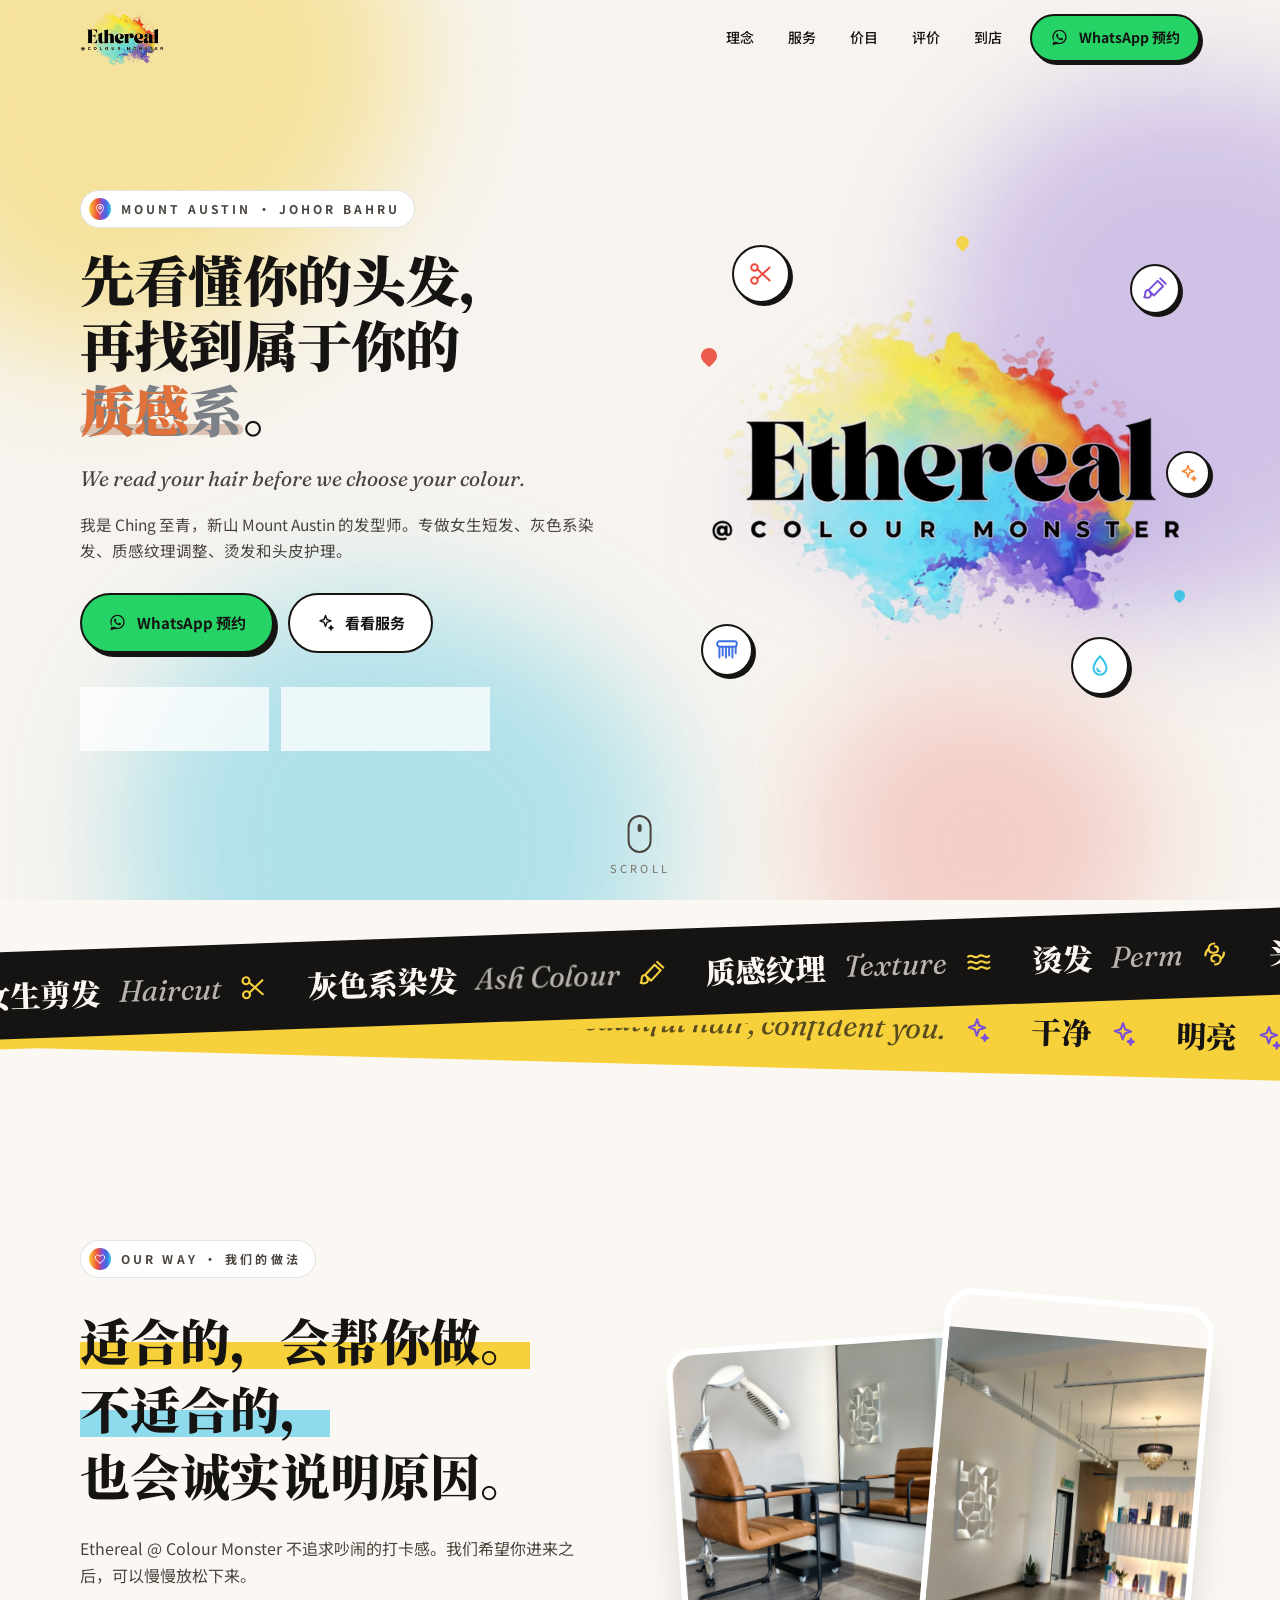
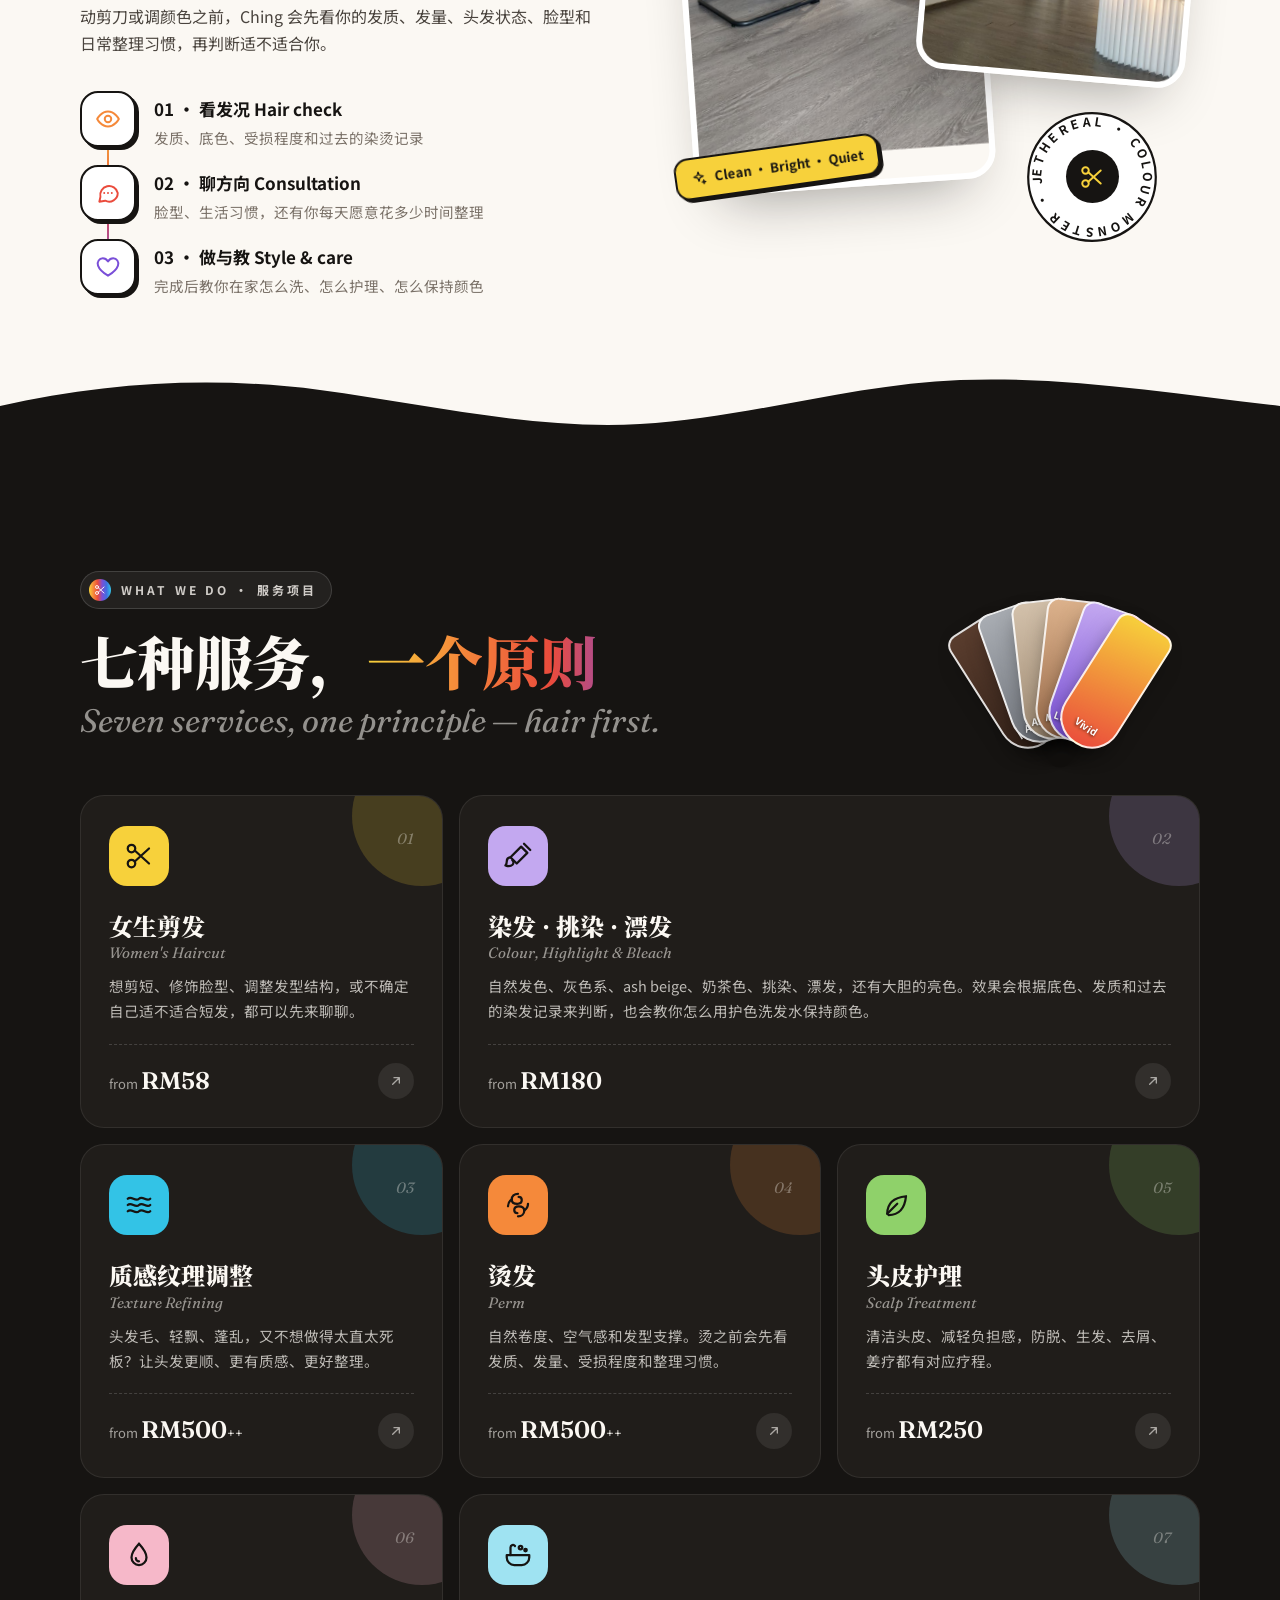
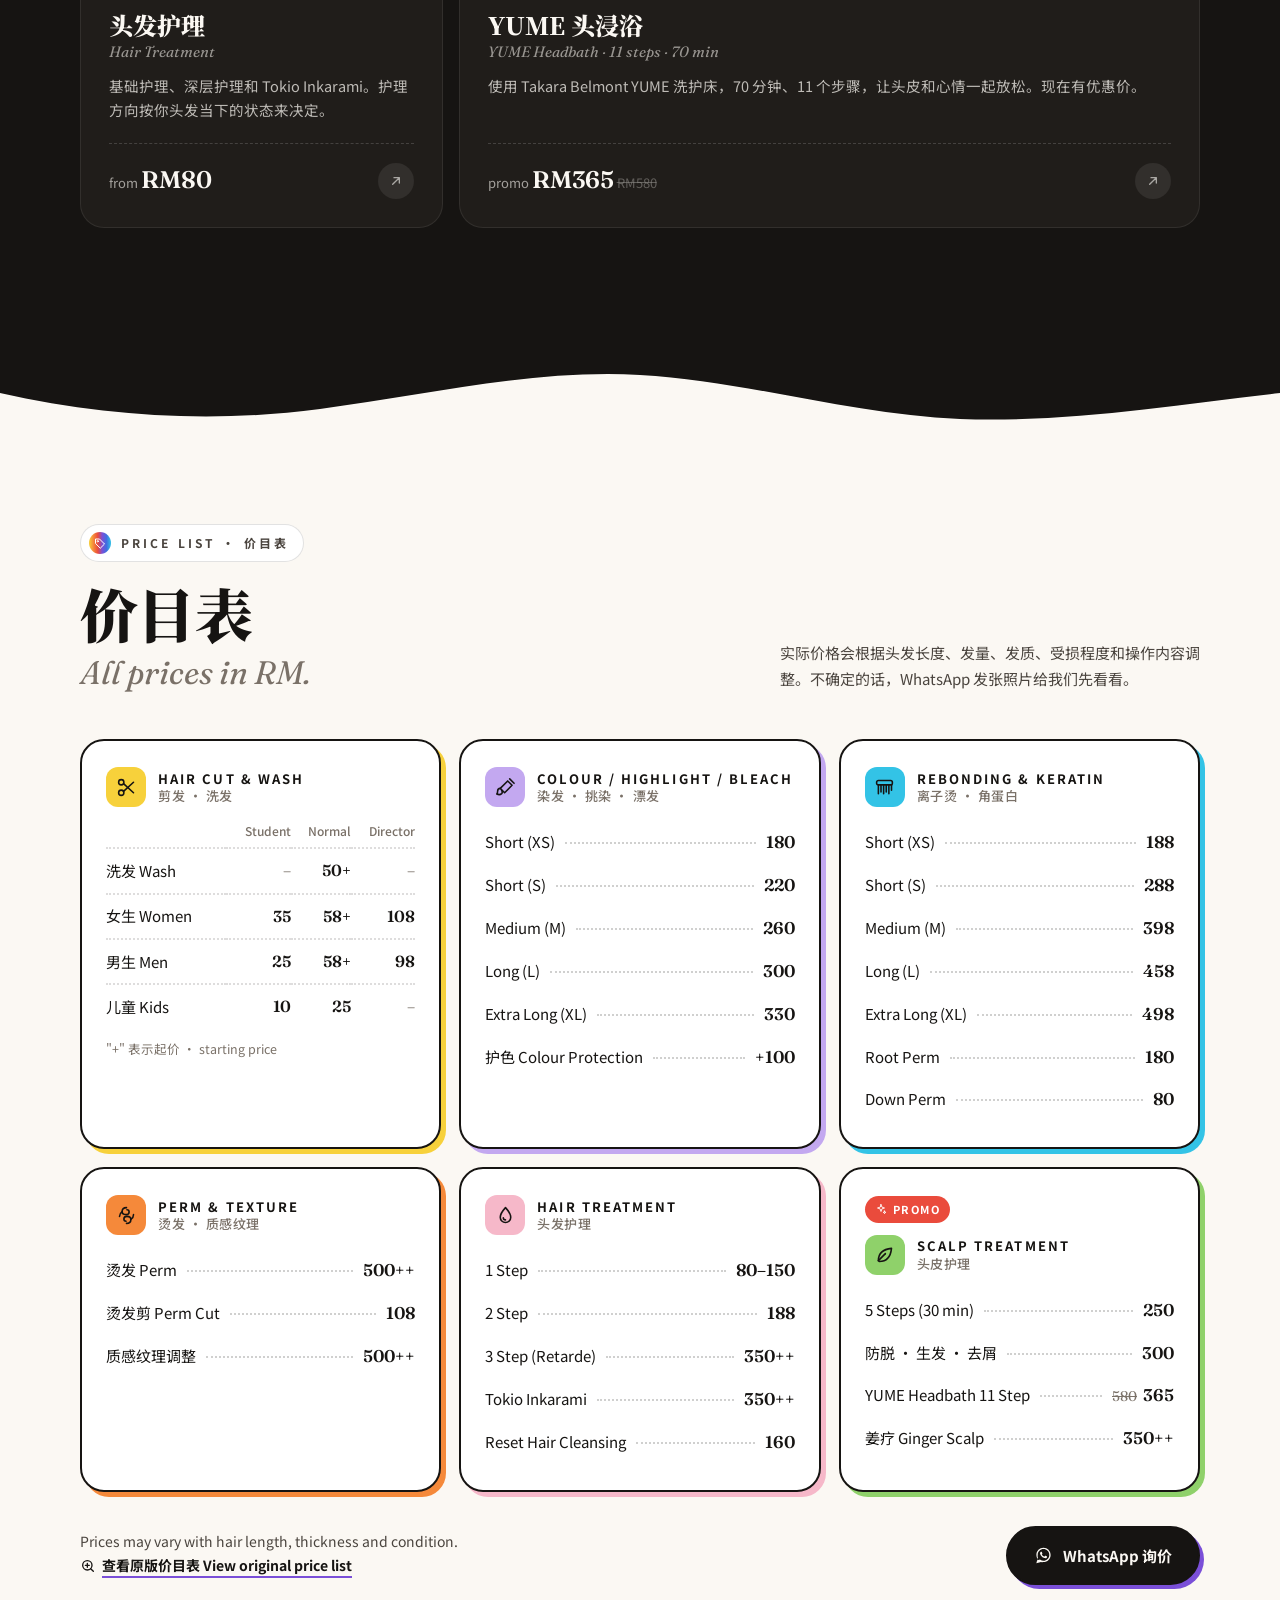
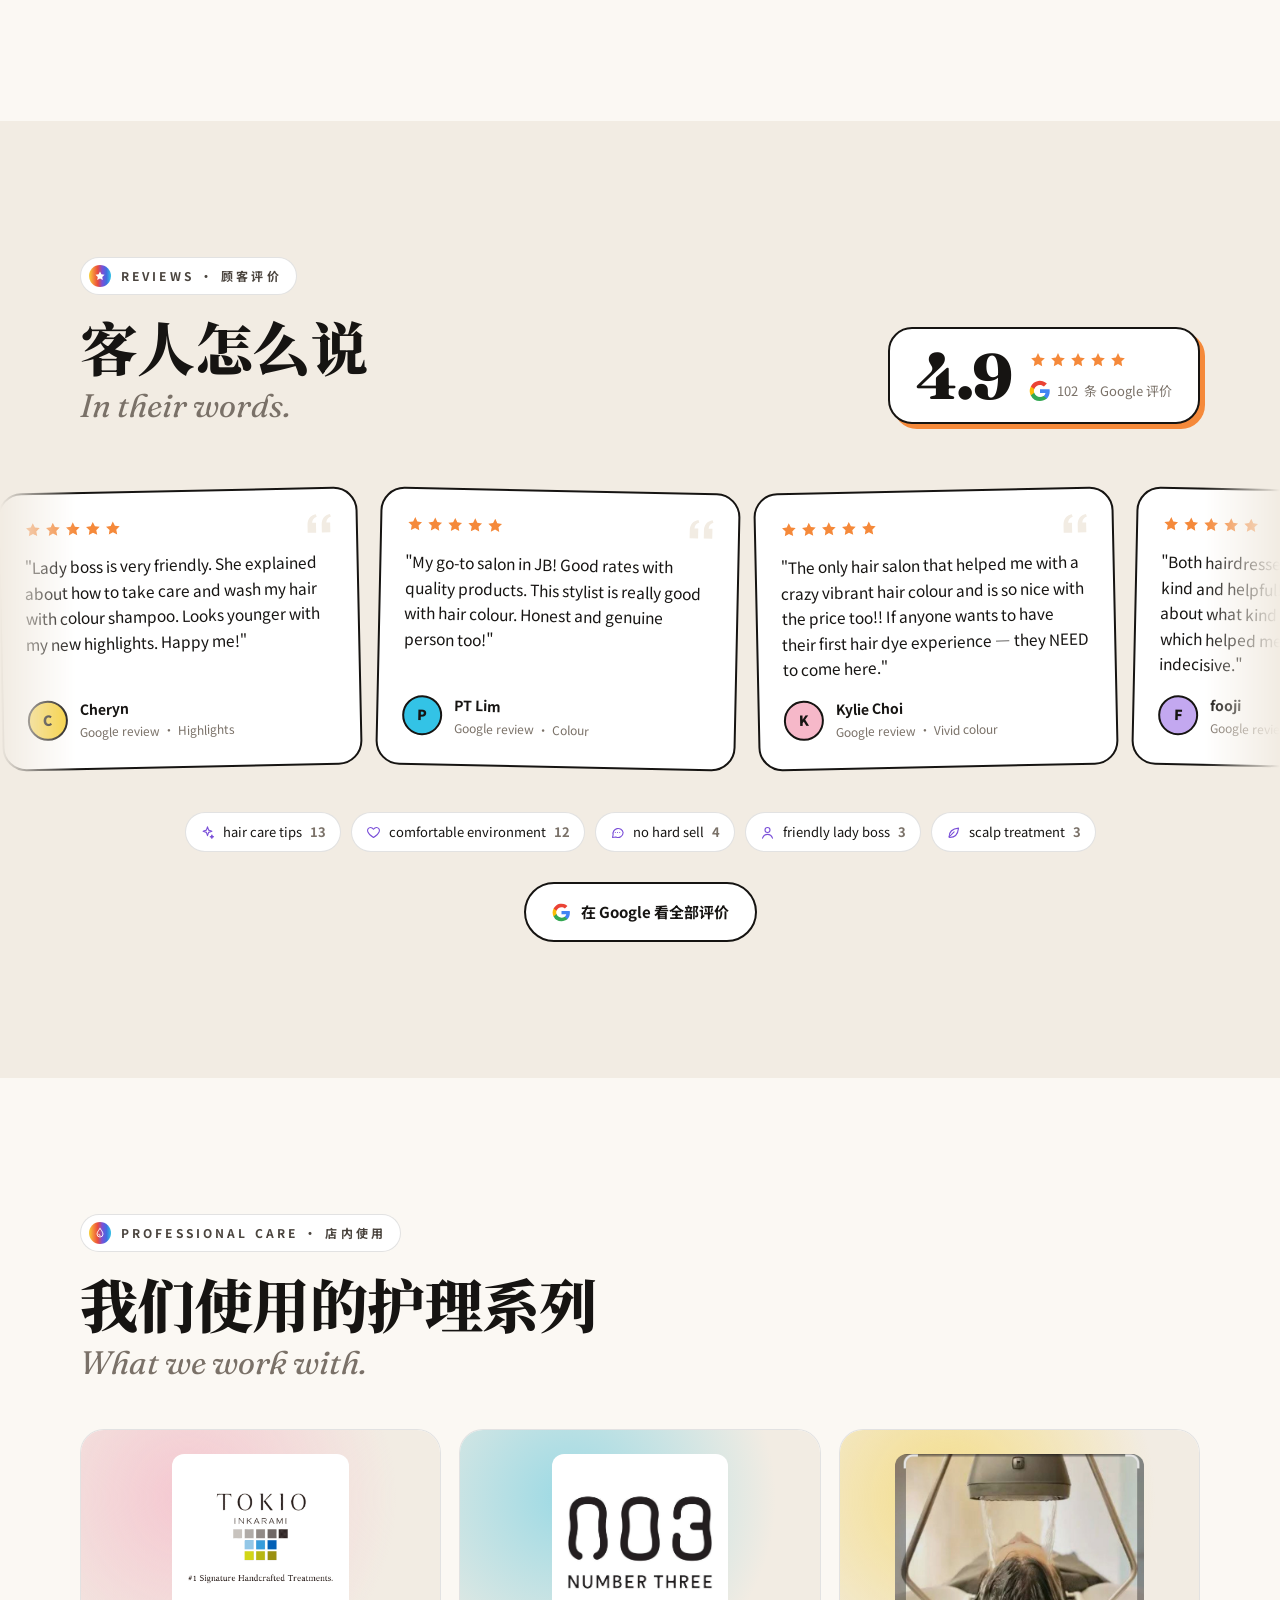
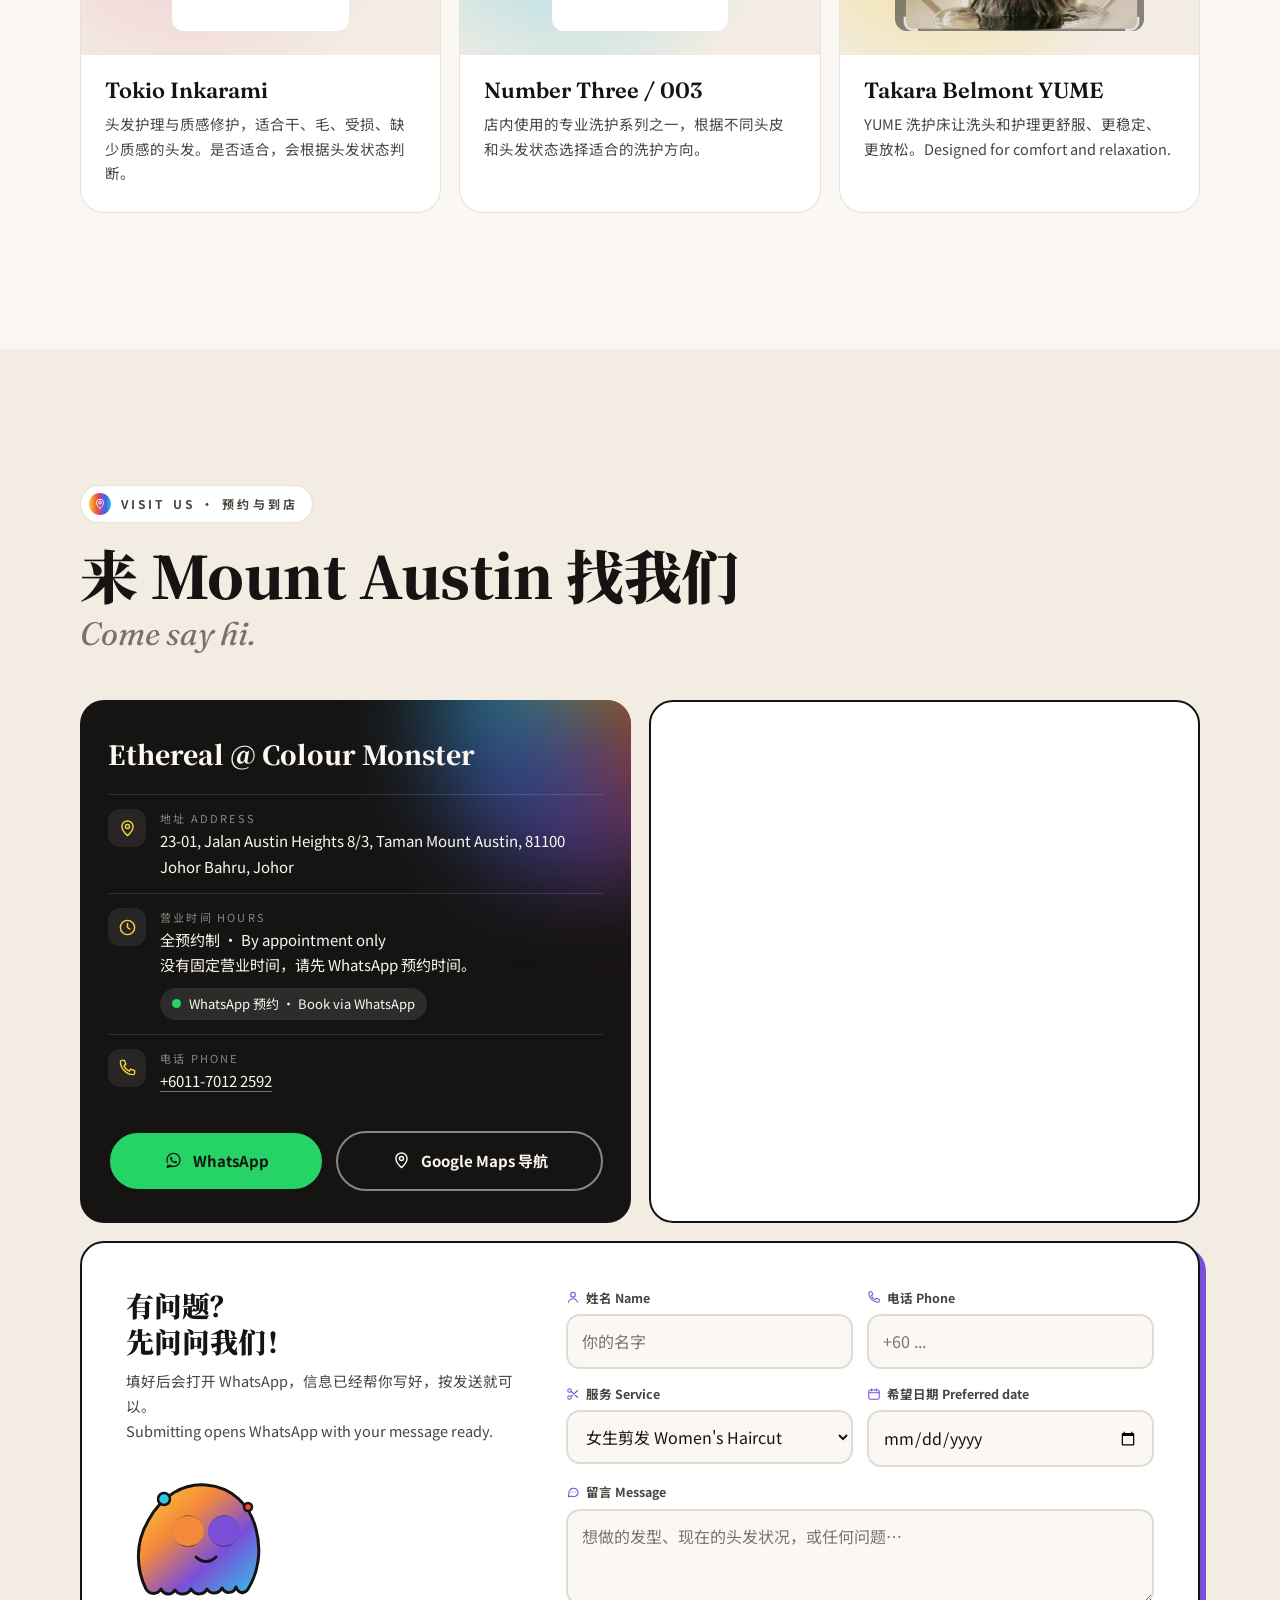
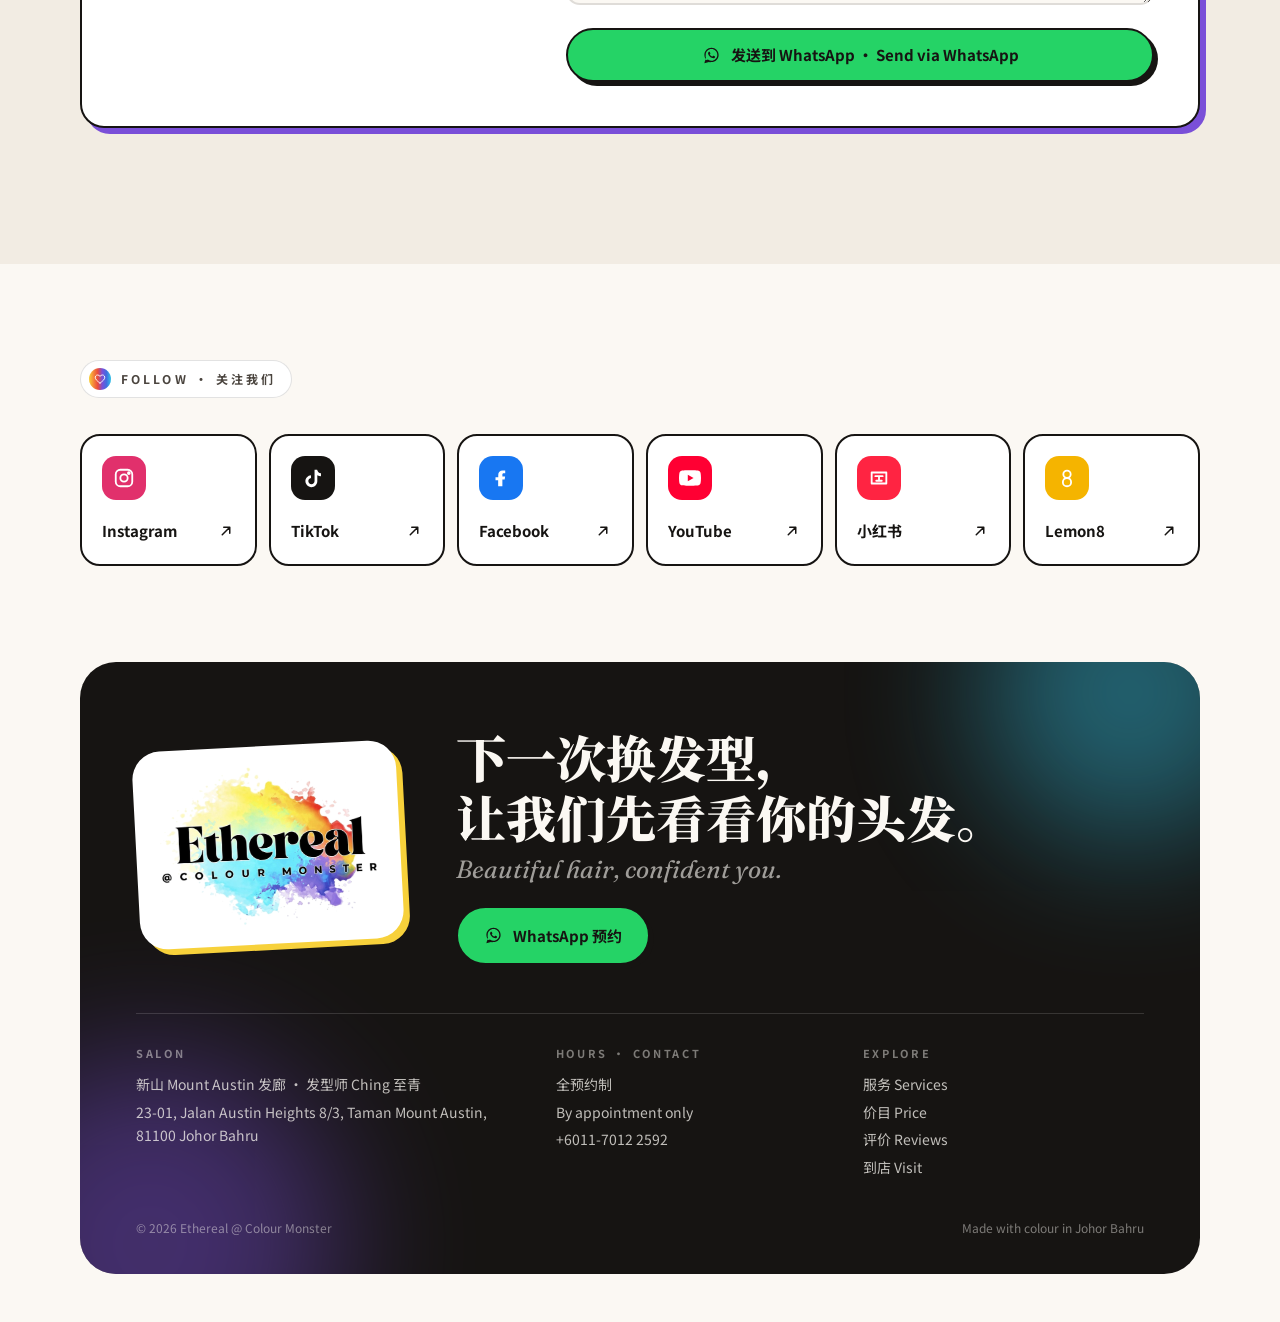
==== commit 8cd30afa: "Update index.html" ====
--- a/index.html
+++ b/index.html
@@ -4,7 +4,7 @@
 <meta charset="UTF-8">
 <meta name="viewport" content="width=device-width, initial-scale=1.0">
 <title>Ethereal @ Colour Monster｜新山 Mount Austin 发廊 · 发型师 Ching 至青</title>
-<meta name="description" content="Ethereal @ Colour Monster 是新山 Mount Austin 的发廊，发型师 Ching 至青专做女生短发、灰色系染发、质感纹理调整、烫发、头皮护理与 YUME Headbath。营业 10am–7pm，星期四休息。WhatsApp 预约 +6011-7012 2592。">
+<meta name="description" content="Ethereal @ Colour Monster 是新山 Mount Austin 的发廊，发型师 Ching 至青专做女生短发、灰色系染发、质感纹理调整、烫发、头皮护理与 YUME Headbath。全预约制 By appointment only，请 WhatsApp 预约 +6011-7012 2592。">
 <meta name="keywords" content="Johor Bahru hair salon, Mount Austin hair salon, JB hairstylist, 新山发廊, 新山发型师, 新山染发, 新山女生短发, ash grey hair Johor Bahru, Texture Refining, 新山烫发, 新山头皮护理, YUME Headbath Johor Bahru, Tokio Inkarami Johor Bahru, Ethereal Colour Monster">
 <meta property="og:title" content="Ethereal @ Colour Monster｜新山 Mount Austin 发廊">
 <meta property="og:description" content="先看懂你的头发，再决定颜色。女生短发、灰色系染发、质感纹理调整、烫发与头皮护理。Google 4.9★">
@@ -33,12 +33,6 @@
     "addressCountry": "MY"
   },
   "geo": { "@type": "GeoCoordinates", "latitude": 1.5621188, "longitude": 103.7769621 },
-  "openingHoursSpecification": [{
-    "@type": "OpeningHoursSpecification",
-    "dayOfWeek": ["Monday","Tuesday","Wednesday","Friday","Saturday","Sunday"],
-    "opens": "10:00",
-    "closes": "19:00"
-  }],
   "aggregateRating": { "@type": "AggregateRating", "ratingValue": "4.9", "reviewCount": "102" },
   "hasMap": "https://maps.app.goo.gl/KCUcaTukjxPqChet8",
   "sameAs": [
@@ -389,12 +383,6 @@
   .irow .ii svg { width: 19px; height: 19px; }
   .irow small { display: block; font-size: 11px; letter-spacing: .2em; text-transform: uppercase; color: rgba(251, 248, 243, .5); }
   .irow a { text-underline-offset: 4px; text-decoration-color: rgba(251, 248, 243, .4); }
-  .week { display: grid; grid-template-columns: repeat(7, minmax(0, 1fr)); gap: 6px; margin-top: 10px; }
-  .week div { text-align: center; padding: 8px 2px; border-radius: 10px; background: rgba(255, 255, 255, .06); font-size: 12px; line-height: 1.3; }
-  .week div b { display: block; font-size: 13px; }
-  .week div.off { background: transparent; border: 1px dashed rgba(255, 255, 255, .25); color: rgba(251, 248, 243, .5); }
-  .week div.today { background: var(--yellow); color: var(--ink); font-weight: 700; }
-  .week div.today.off { background: var(--red); color: #fff; border-color: var(--red); }
   .open-pill { display: inline-flex; align-items: center; gap: 8px; font-size: 13px; padding: 5px 12px; border-radius: 999px; background: rgba(255, 255, 255, .1); margin-top: 10px; }
   .info-actions { display: flex; flex-wrap: wrap; gap: 12px; margin-top: 24px; }
   .info-actions .btn { flex: 1 1 auto; }
@@ -584,7 +572,7 @@
       </div>
       <div class="stats fade-up d4">
         <div class="stat"><span class="ic" style="background:var(--yellow)"><svg><use href="#i-star"/></svg></span><div><b><span data-count="4.9" data-dec="1">0</span> ★</b>Google 102 条评价</div></div>
-        <div class="stat"><span class="ic" style="background:#D7F5E2"><i class="dot" id="heroDot"></i></span><div><b id="heroOpenTitle">10am – 7pm</b><span id="heroOpen">星期四休息</span></div></div>
+        <div class="stat"><span class="ic" style="background:#D7F5E2"><i class="dot open"></i></span><div><b>全预约制</b><span>By appointment only</span></div></div>
       </div>
     </div>
 
@@ -872,11 +860,8 @@
       <div class="info-card rv">
         <h3>Ethereal @ Colour Monster</h3>
         <div class="irow"><span class="ii"><svg><use href="#i-pin"/></svg></span><div><small>地址 Address</small>23-01, Jalan Austin Heights 8/3, Taman Mount Austin, 81100 Johor Bahru, Johor</div></div>
-        <div class="irow"><span class="ii"><svg><use href="#i-clock"/></svg></span><div style="flex:1;min-width:0"><small>营业 Hours</small>10:00 AM – 7:00 PM · 星期四休息 Closed Thu
-          <div class="week" id="week" aria-label="每周营业时间">
-            <div data-d="1"><b>一</b>Mon</div><div data-d="2"><b>二</b>Tue</div><div data-d="3"><b>三</b>Wed</div><div data-d="4" class="off"><b>四</b>休息</div><div data-d="5"><b>五</b>Fri</div><div data-d="6"><b>六</b>Sat</div><div data-d="0"><b>日</b>Sun</div>
-          </div>
-          <span class="open-pill"><i class="dot" id="infoDot"></i><span id="infoOpen">Malaysia time</span></span>
+        <div class="irow"><span class="ii"><svg><use href="#i-clock"/></svg></span><div style="flex:1;min-width:0"><small>营业时间 Hours</small>全预约制 · By appointment only<br>没有固定营业时间，请先 WhatsApp 预约时间。
+          <span class="open-pill"><i class="dot open"></i><span>WhatsApp 预约 · Book via WhatsApp</span></span>
         </div></div>
         <div class="irow"><span class="ii"><svg><use href="#i-phone"/></svg></span><div><small>电话 Phone</small><a href="tel:+601170122592">+6011-7012 2592</a></div></div>
         <div class="info-actions">
@@ -965,7 +950,7 @@
       </div>
       <div class="foot-cols">
         <div><h4>Salon</h4><p>新山 Mount Austin 发廊 · 发型师 Ching 至青</p><p>23-01, Jalan Austin Heights 8/3, Taman Mount Austin, 81100 Johor Bahru</p></div>
-        <div><h4>Hours · Contact</h4><p>10:00 AM – 7:00 PM</p><p>星期四休息 Closed Thursday</p><p><a href="tel:+601170122592">+6011-7012 2592</a></p></div>
+        <div><h4>Hours · Contact</h4><p>全预约制</p><p>By appointment only</p><p><a href="tel:+601170122592">+6011-7012 2592</a></p></div>
         <div><h4>Explore</h4><p><a href="#services">服务 Services</a></p><p><a href="#price">价目 Price</a></p><p><a href="#reviews">评价 Reviews</a></p><p><a href="#visit">到店 Visit</a></p></div>
       </div>
       <p class="copyright"><span>© <span id="year">2026</span> Ethereal @ Colour Monster</span><span>Made with colour in Johor Bahru</span></p>
@@ -1069,18 +1054,8 @@
   var track = $('#revTrack');
   [].slice.call(track.children).forEach(function (c) { var d = c.cloneNode(true); d.setAttribute('aria-hidden', 'true'); track.appendChild(d); });
 
-  /* ---------- open now (Malaysia UTC+8), closed Thursday ---------- */
+  /* ---------- Malaysia time (UTC+8) for the year and the date picker ---------- */
   var now = new Date(), myt = new Date(now.getTime() + (now.getTimezoneOffset() + 480) * 60000);
-  var day = myt.getDay(), mins = myt.getHours() * 60 + myt.getMinutes();
-  var zh = ['日', '一', '二', '三', '四', '五', '六'];
-  var isOpen = day !== 4 && mins >= 600 && mins < 1140, title, label;
-  if (isOpen) { title = '营业中 Open now'; label = '今天营业到 7:00 PM'; }
-  else if (day === 4) { title = '今天休息 Closed today'; label = '星期四休息 · 明天 10:00 AM 开门'; }
-  else if (mins < 600) { title = '还没开门'; label = '今天 10:00 AM 开门'; }
-  else { var nd = (day + 1) % 7; if (nd === 4) nd = 5; title = '已打烊 Closed'; label = (nd === (day + 1) % 7 ? '明天' : '星期' + zh[nd]) + ' 10:00 AM 开门'; }
-  ['heroDot', 'infoDot'].forEach(function (id) { document.getElementById(id).classList.toggle('open', isOpen); });
-  $('#heroOpenTitle').textContent = title; $('#heroOpen').textContent = label; $('#infoOpen').textContent = title + ' · ' + label;
-  var today = document.querySelector('#week [data-d="' + day + '"]'); if (today) today.classList.add('today');
   $('#year').textContent = myt.getFullYear();
 
   /* ---------- monster eyes follow pointer ---------- */
@@ -1117,14 +1092,9 @@
   modal.addEventListener('click', function (e) { if (e.target === modal) closeModal(); });
   document.addEventListener('keydown', function (e) { if (e.key === 'Escape') { closeModal(); setMenu(false); } });
 
-  /* ---------- form -> WhatsApp (warn on Thursday) ---------- */
+  /* ---------- form -> WhatsApp ---------- */
   var form = $('#contactForm'), hint = $('#formHint'), dateIn = $('#ctDate');
   dateIn.min = myt.getFullYear() + '-' + String(myt.getMonth() + 1).padStart(2, '0') + '-' + String(myt.getDate()).padStart(2, '0');
-  dateIn.addEventListener('change', function () {
-    var d = dateIn.value && new Date(dateIn.value + 'T12:00:00');
-    if (d && d.getDay() === 4) { hint.textContent = '星期四是我们的休息日，请选择其他日期 🙏 We are closed on Thursdays.'; hint.classList.remove('show'); void hint.offsetWidth; hint.classList.add('show'); }
-    else hint.classList.remove('show');
-  });
   form.addEventListener('submit', function (e) {
     e.preventDefault();
     var v = function (id) { return document.getElementById(id).value.trim(); };
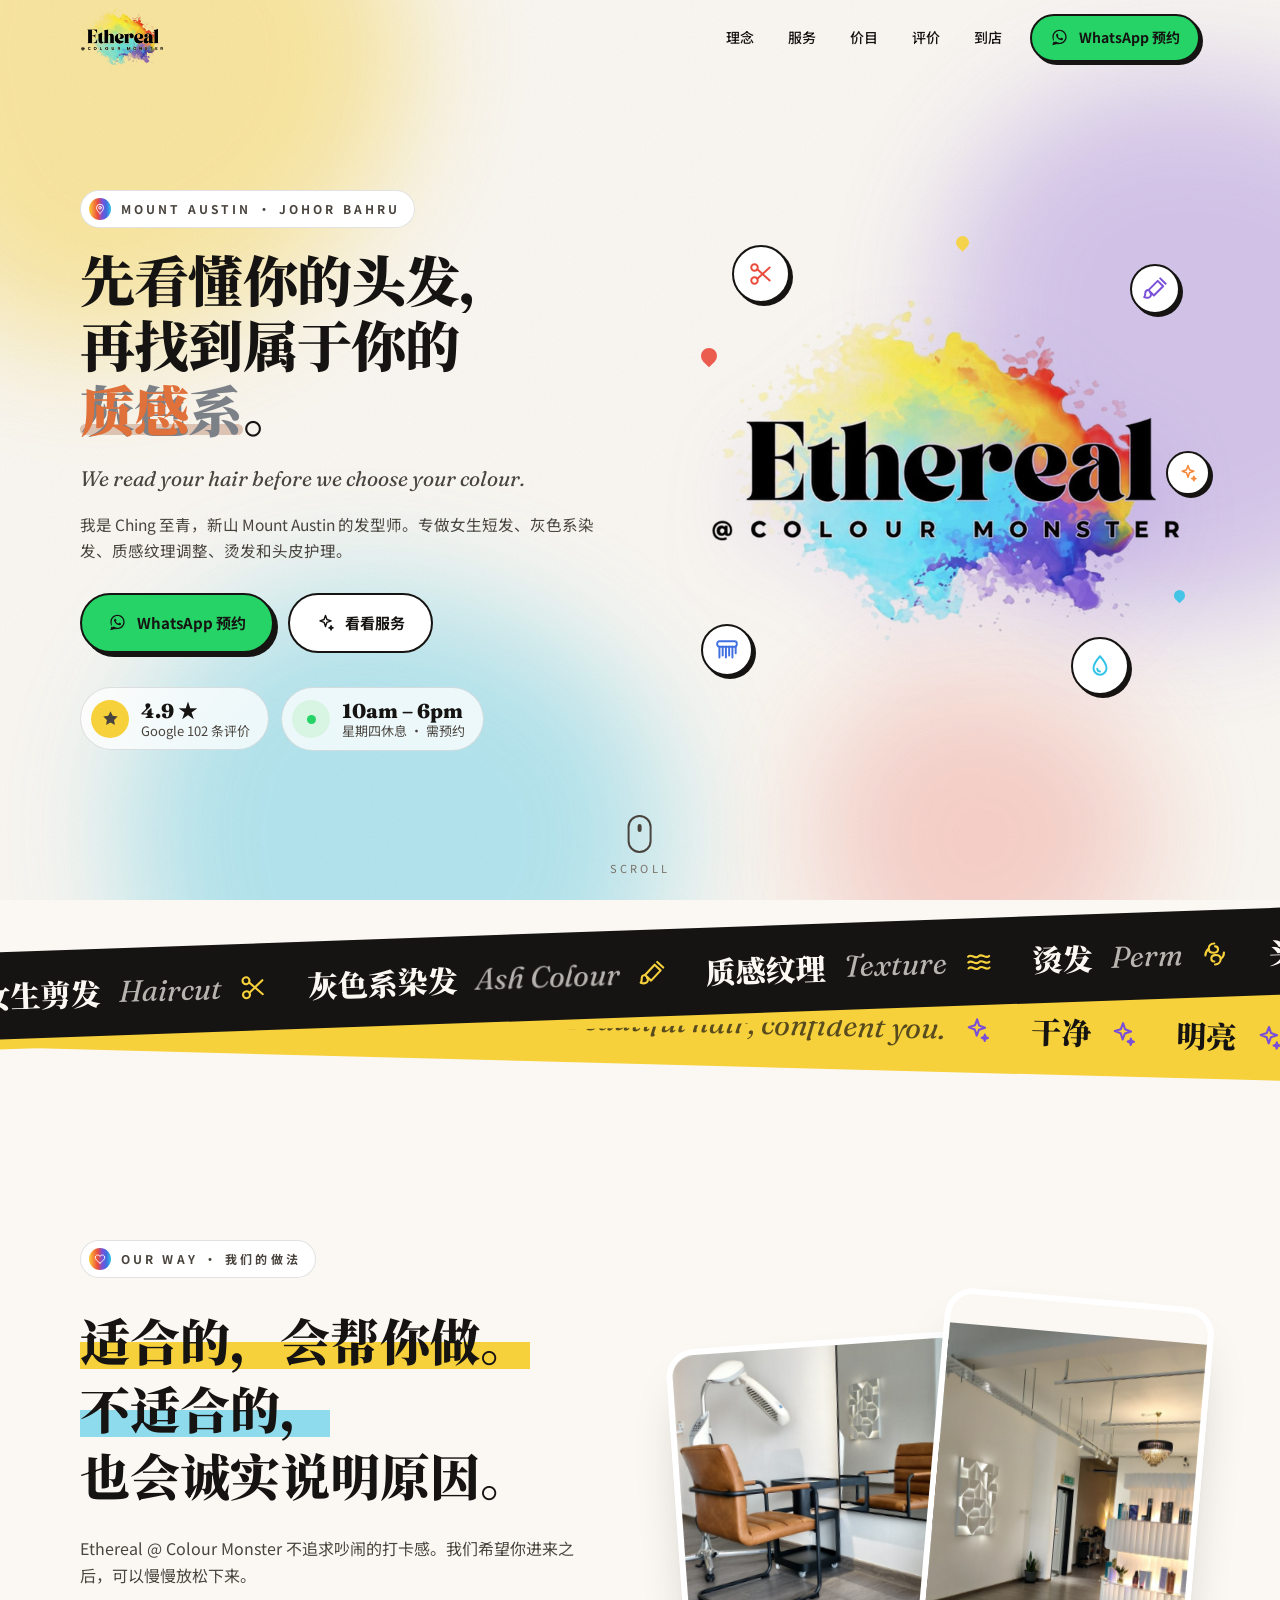
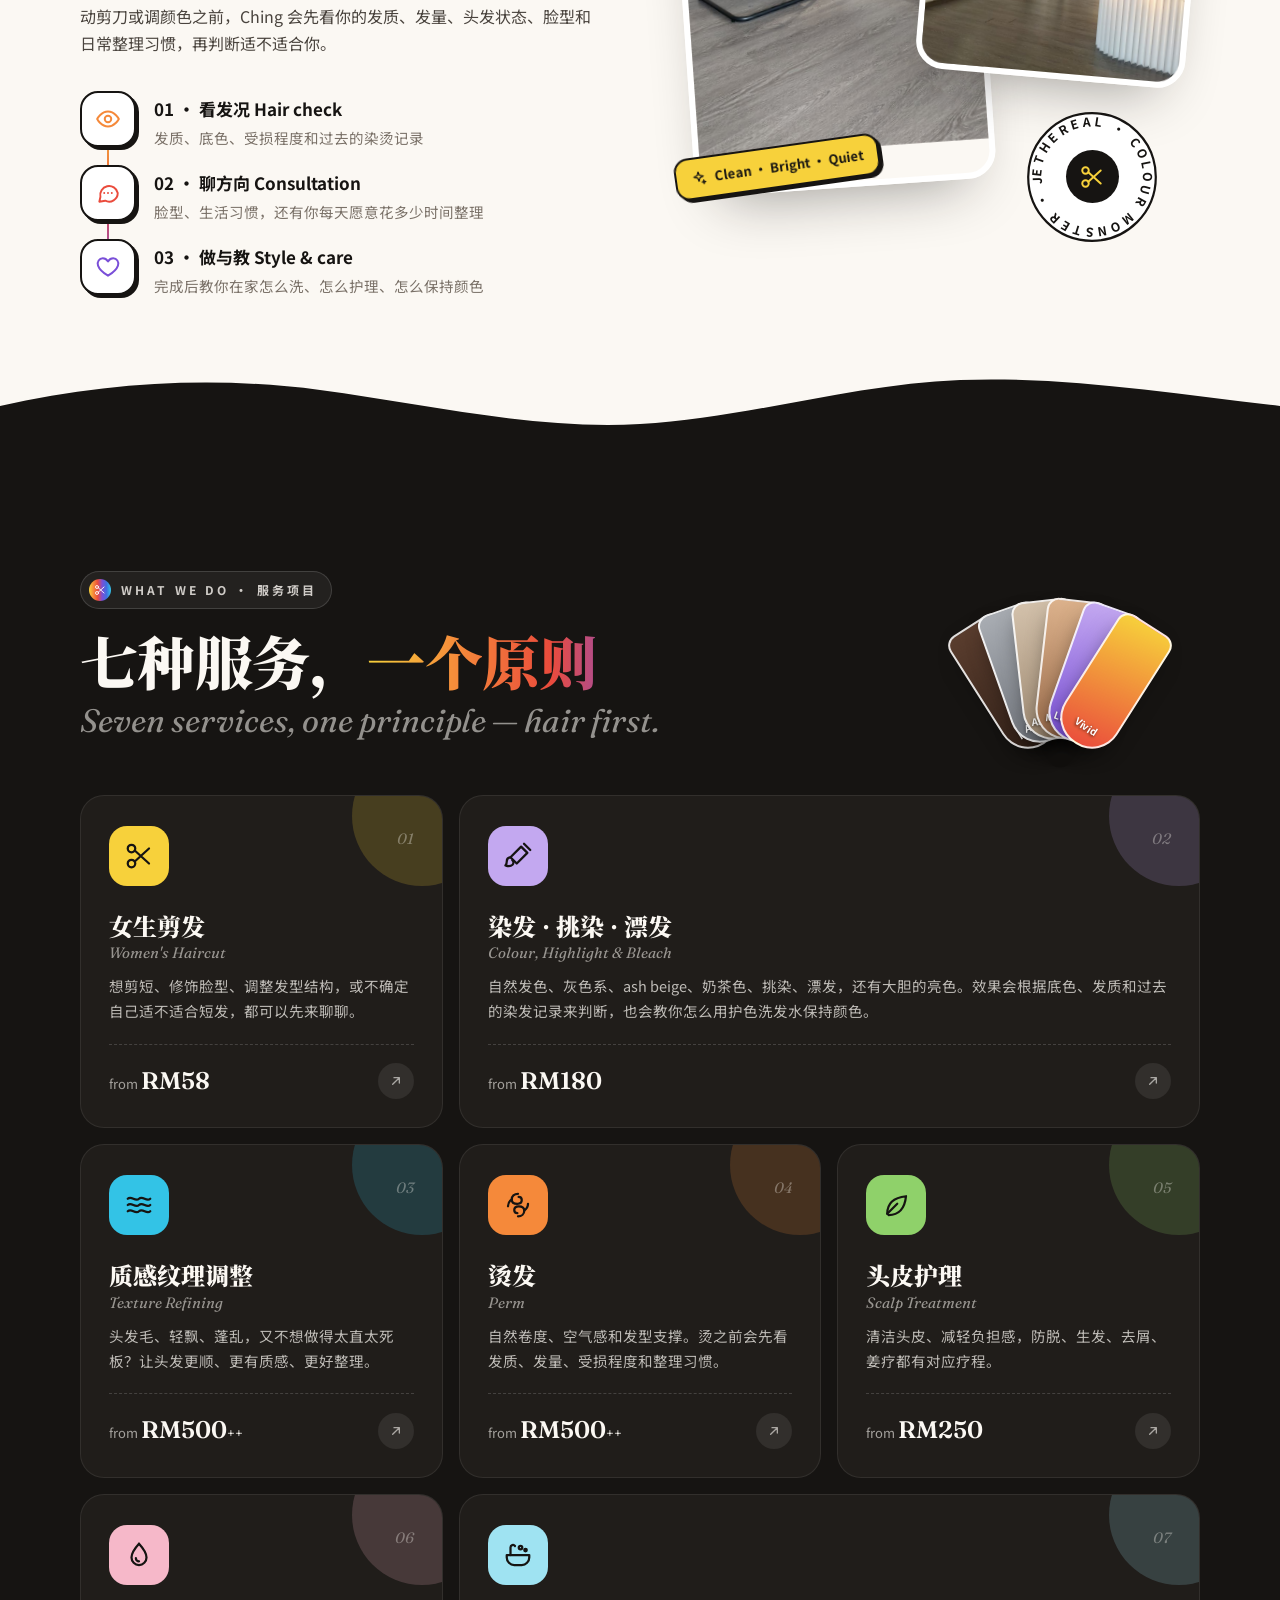
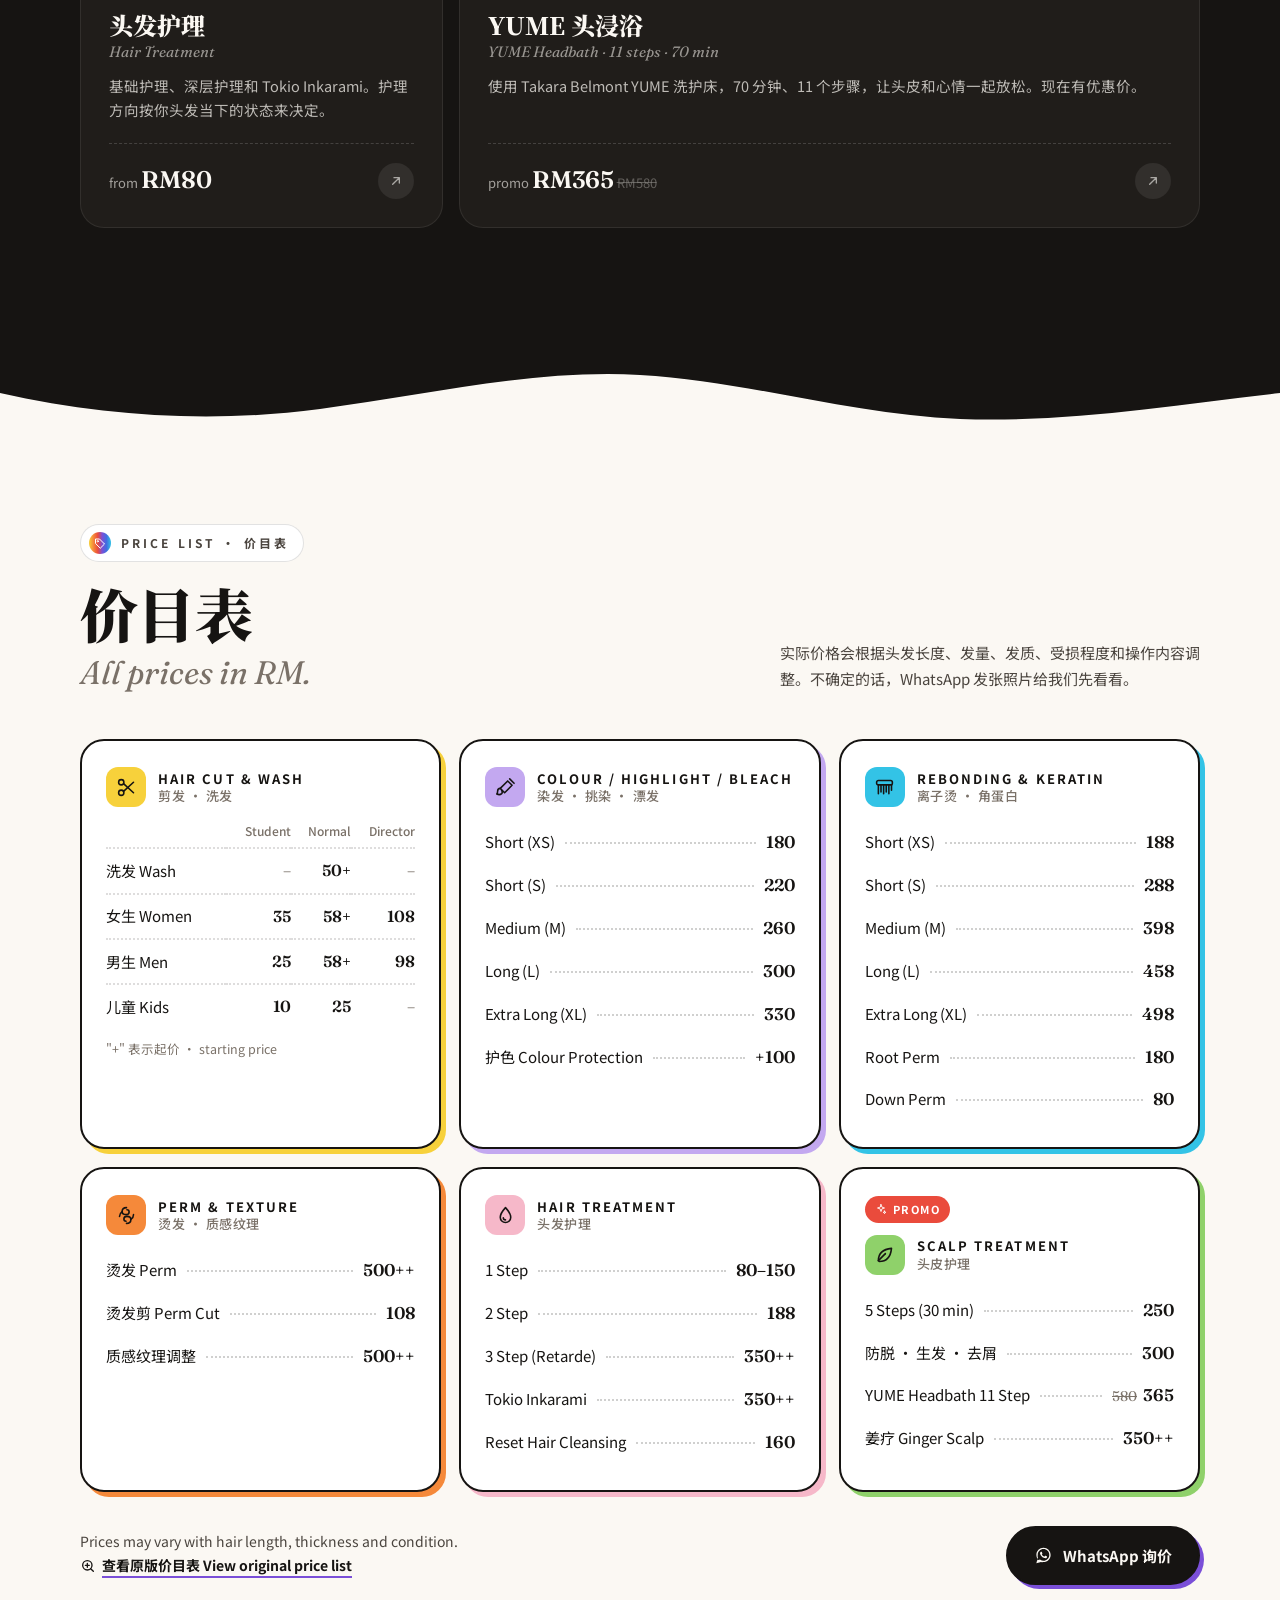
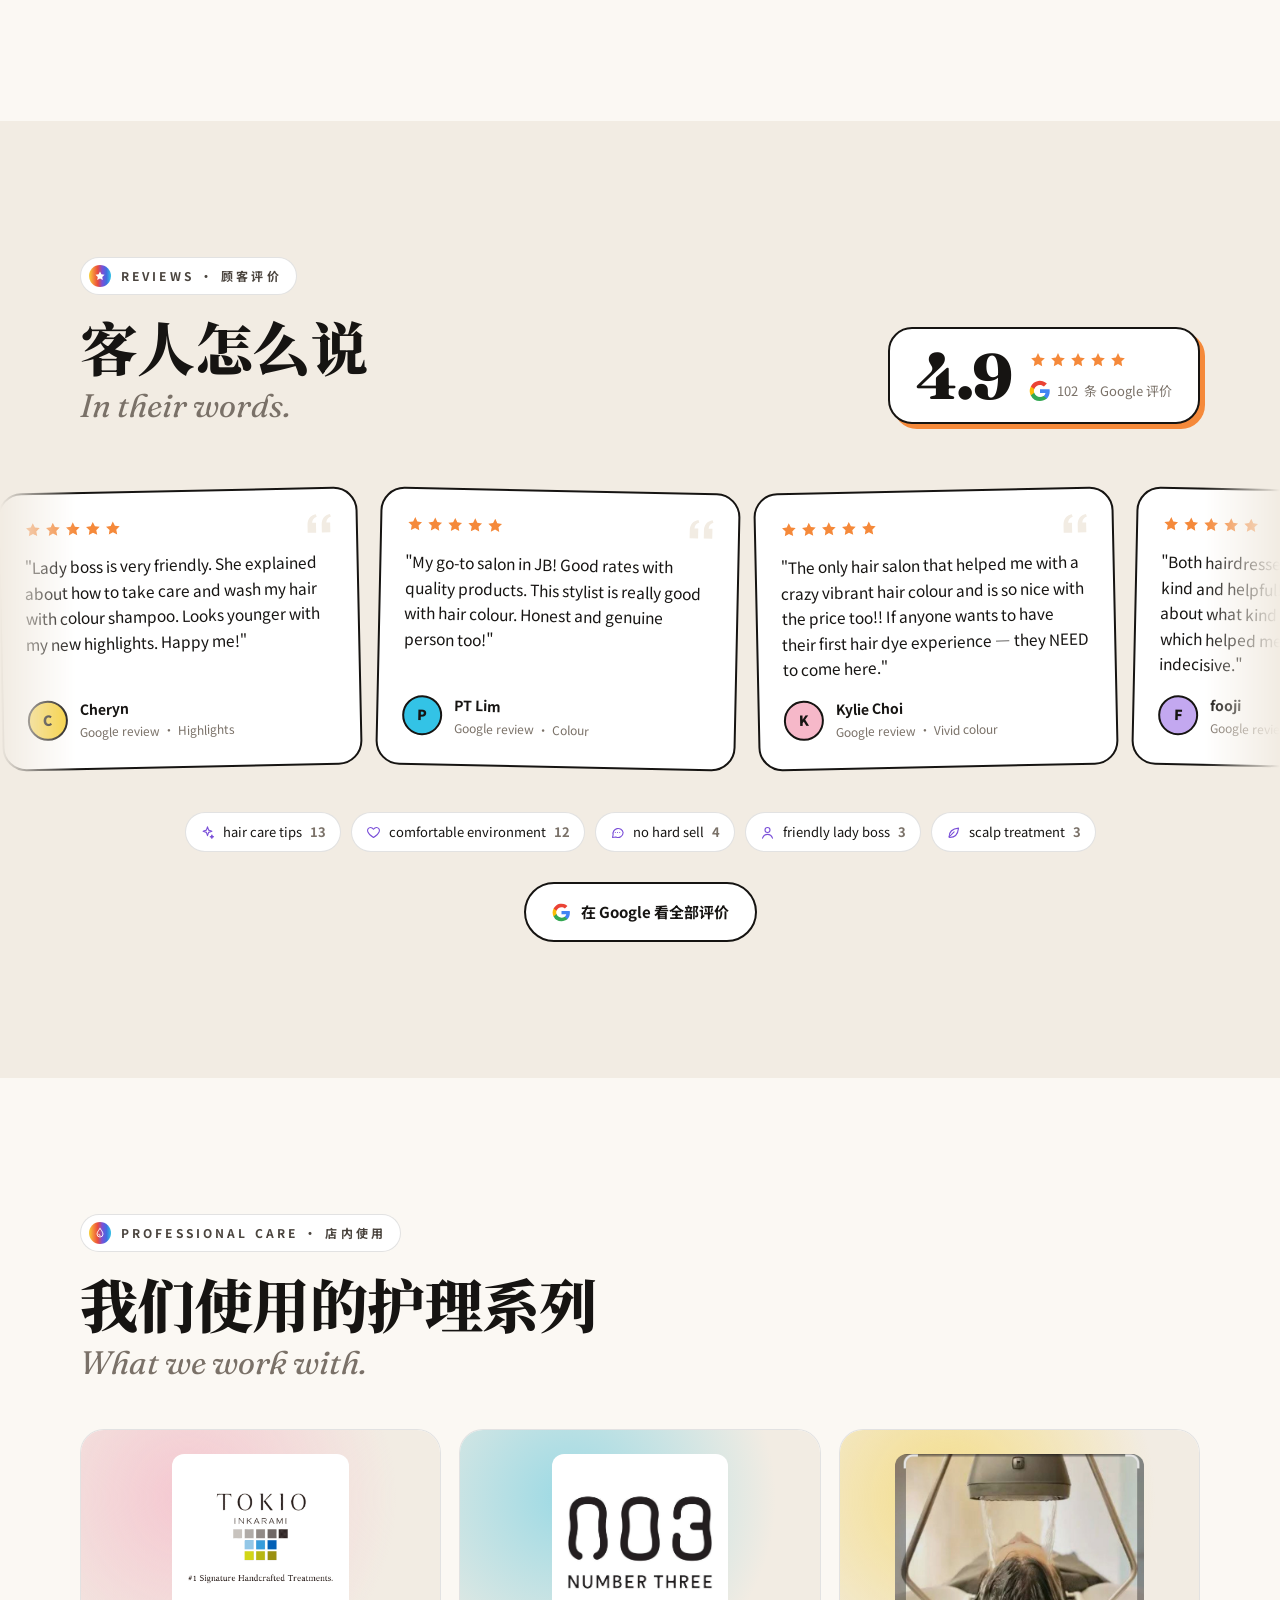
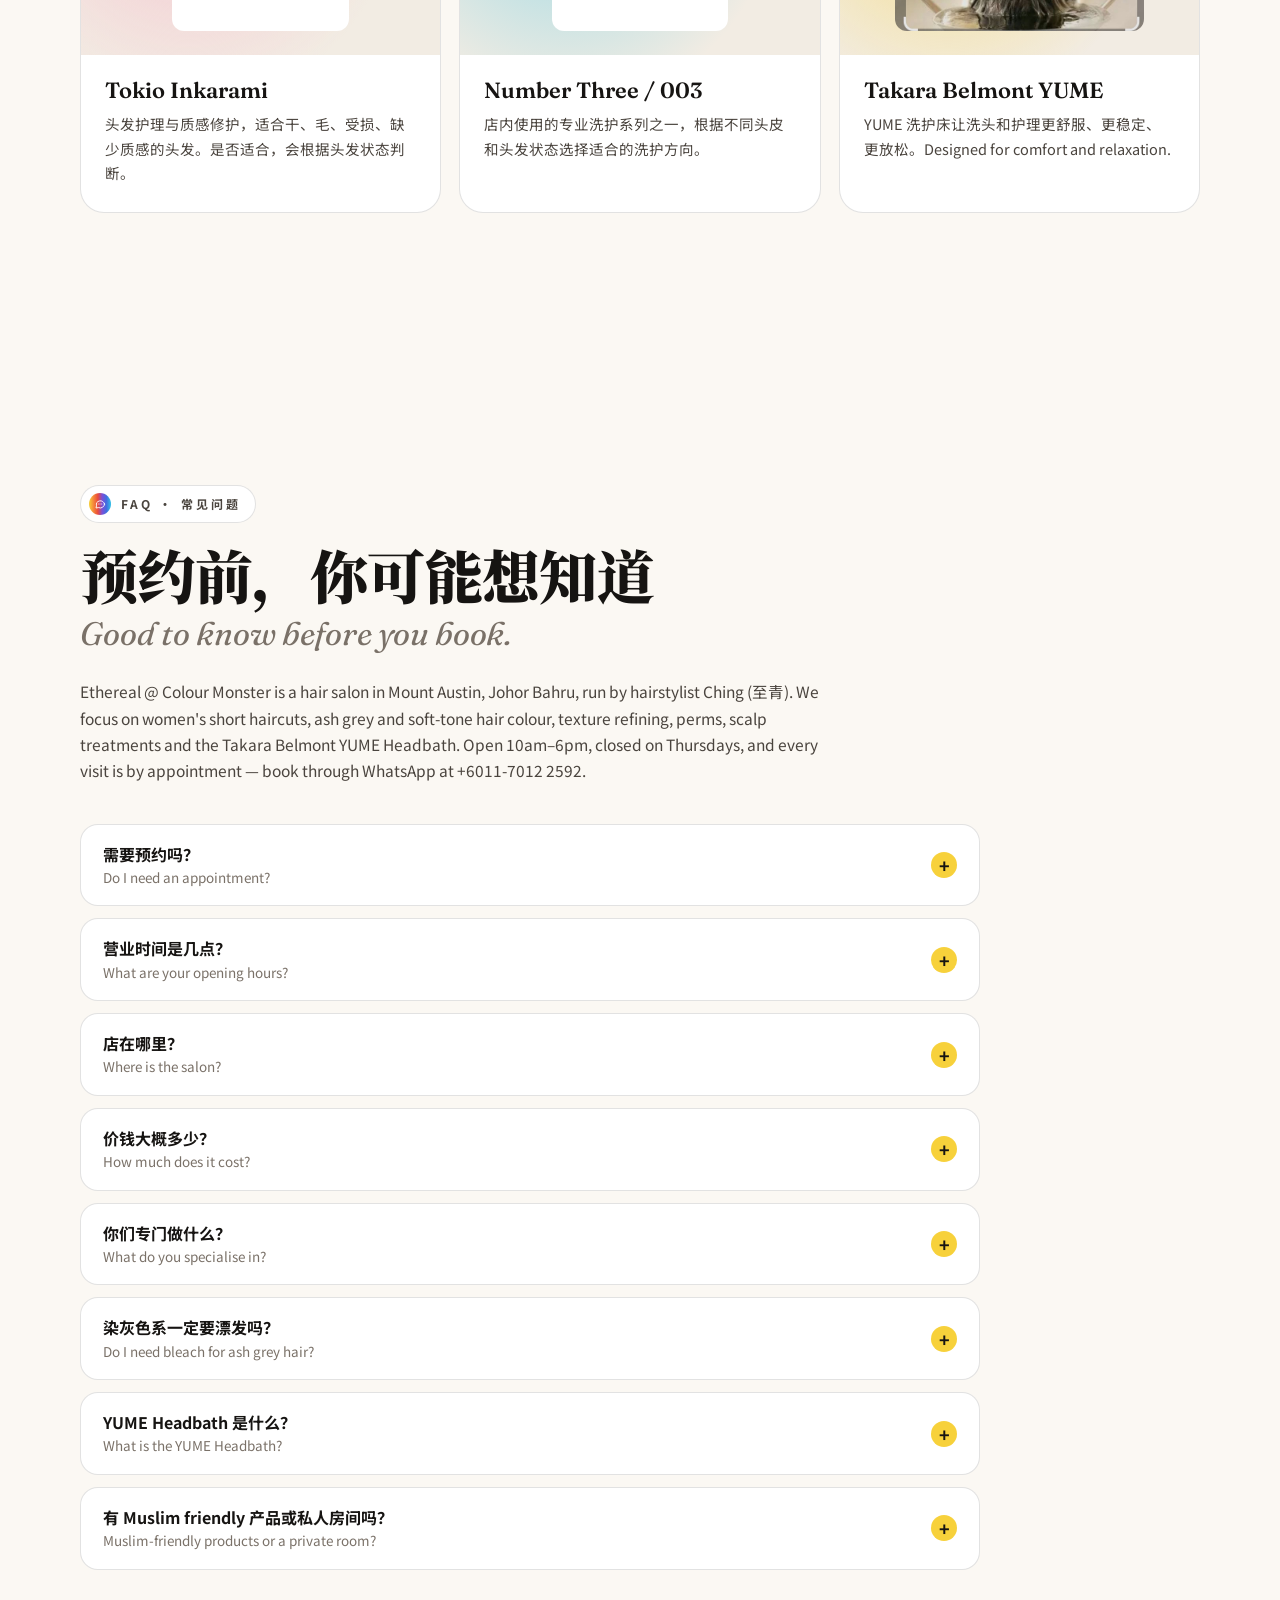
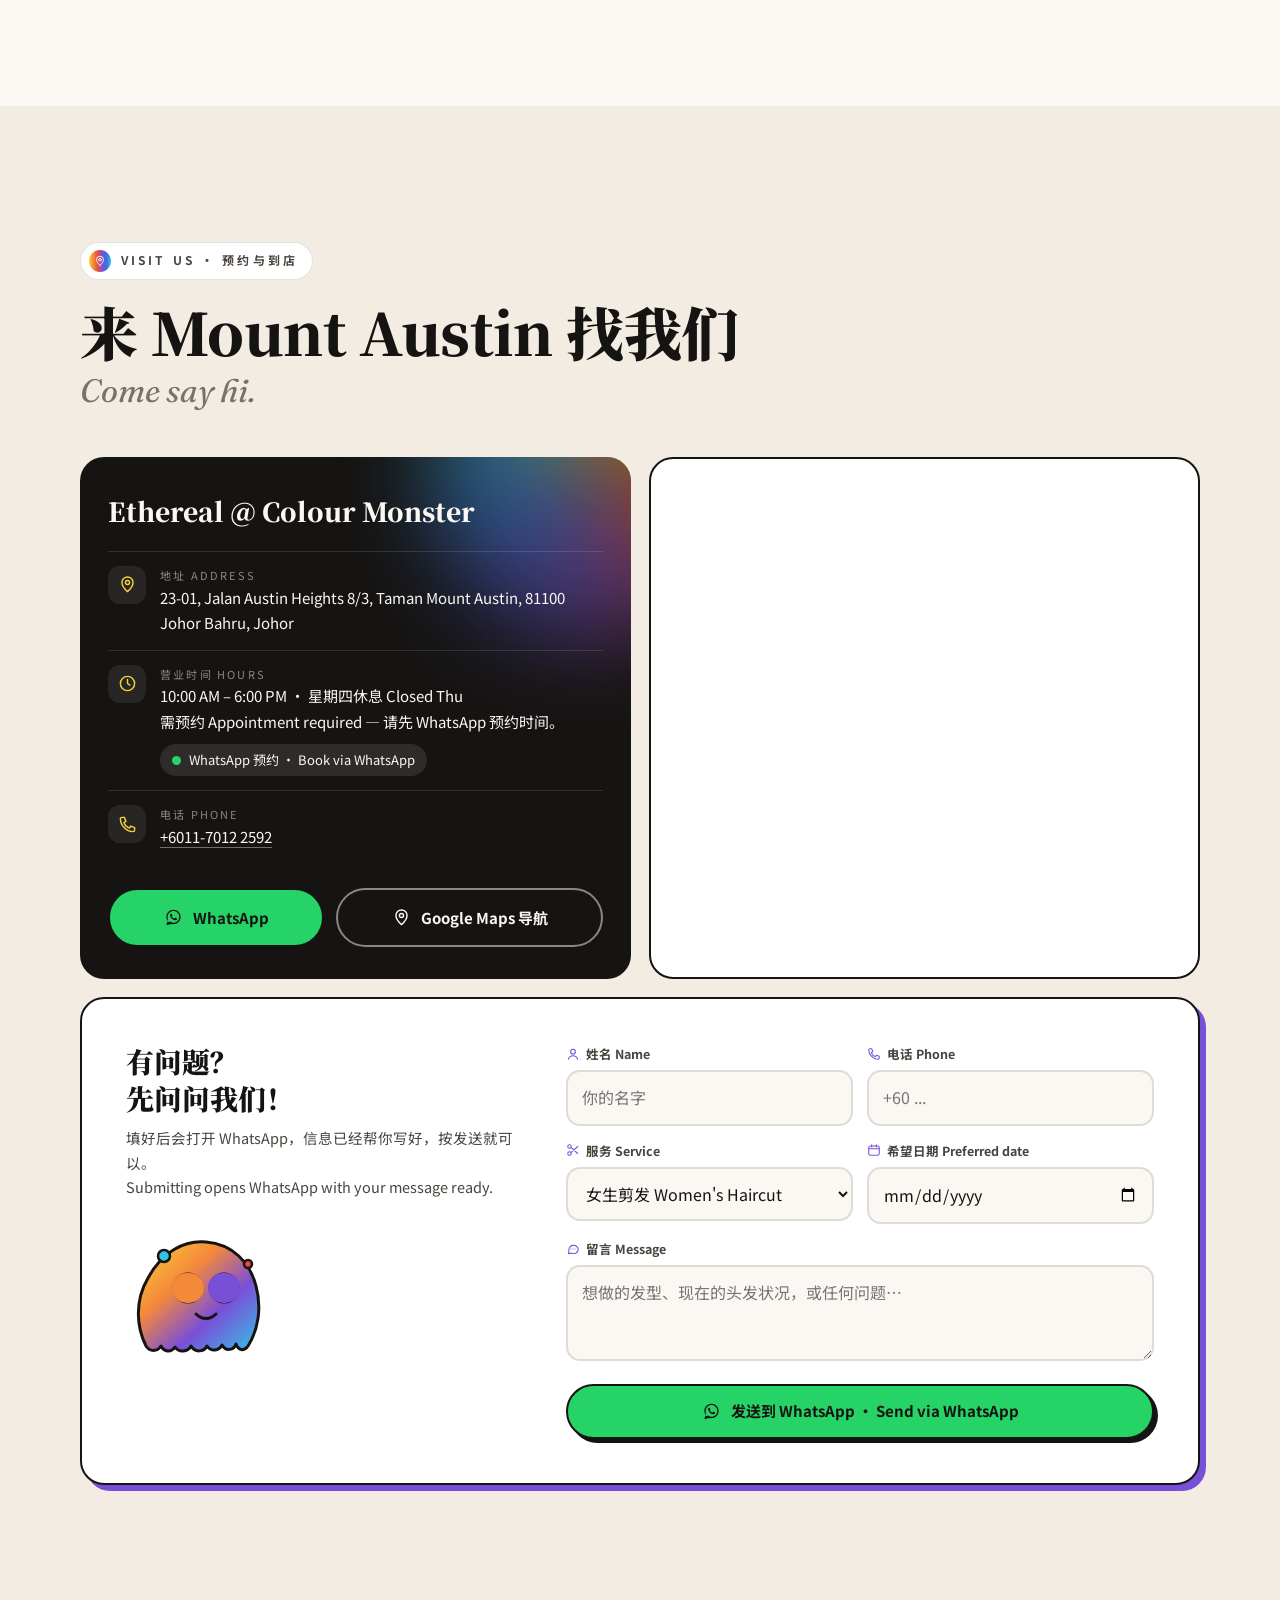
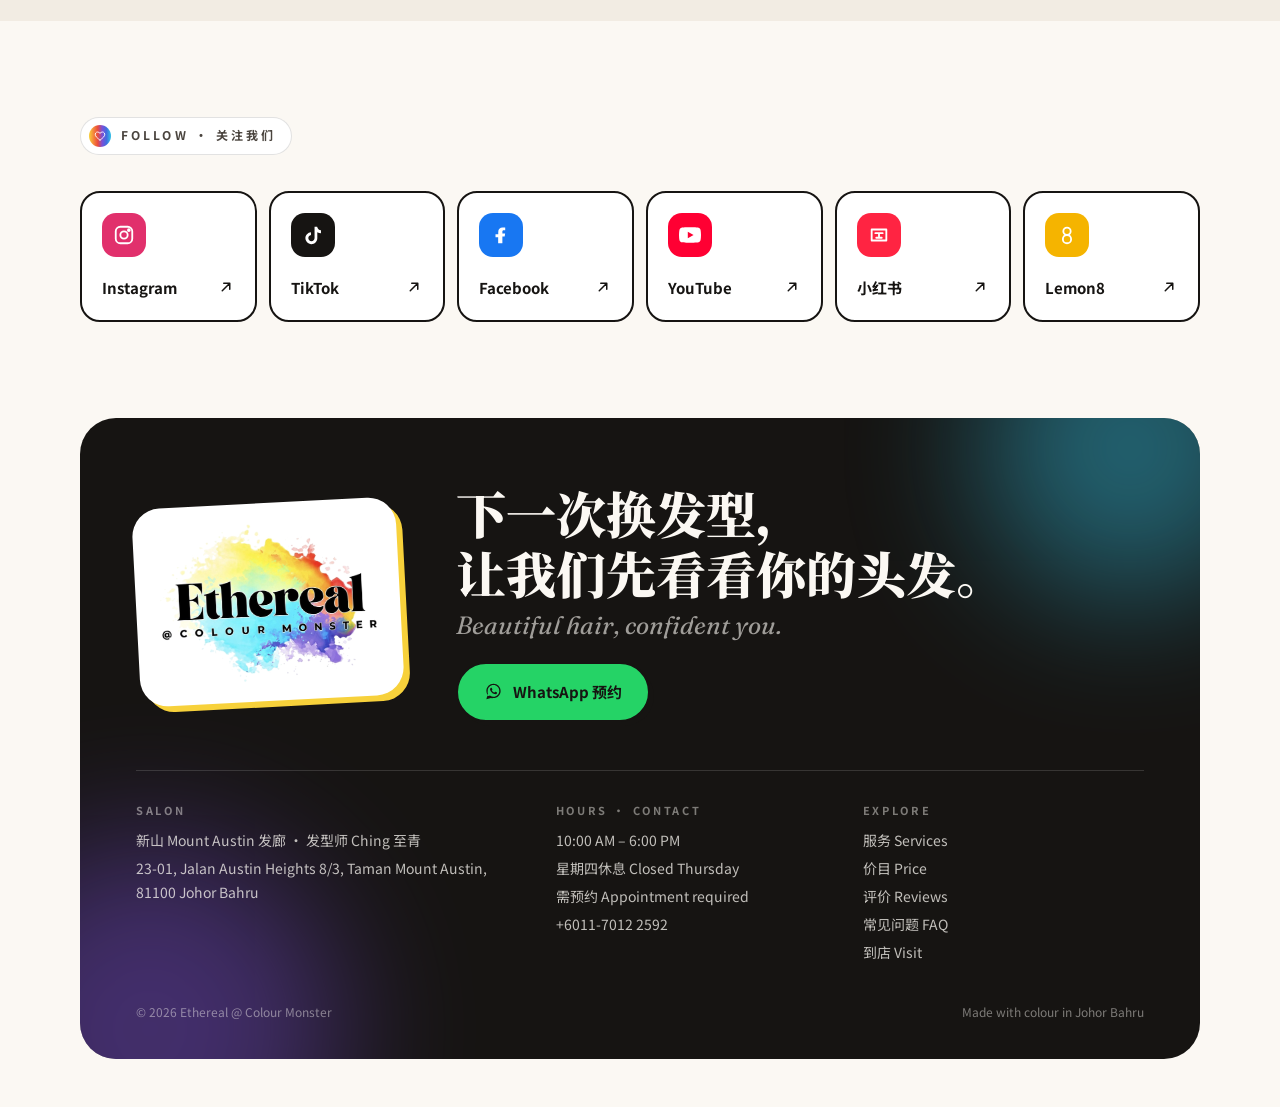
==== commit ad81f123: "Update index.html" ====
--- a/index.html
+++ b/index.html
@@ -3,13 +3,15 @@
 <head>
 <meta charset="UTF-8">
 <meta name="viewport" content="width=device-width, initial-scale=1.0">
-<title>Ethereal @ Colour Monster｜新山 Mount Austin 发廊 · 发型师 Ching 至青</title>
-<meta name="description" content="Ethereal @ Colour Monster 是新山 Mount Austin 的发廊，发型师 Ching 至青专做女生短发、灰色系染发、质感纹理调整、烫发、头皮护理与 YUME Headbath。全预约制 By appointment only，请 WhatsApp 预约 +6011-7012 2592。">
+<title>Ethereal @ Colour Monster｜Hair Salon Mount Austin JB · 新山发廊 · 发型师 Ching 至青</title>
+<meta name="description" content="Ethereal @ Colour Monster 是新山 Mount Austin 的发廊，发型师 Ching 至青专做女生短发、灰色系染发、质感纹理调整、烫发、头皮护理与 YUME Headbath。营业 10am–6pm，星期四休息，需预约。Hair salon in Mount Austin, Johor Bahru — appointment required. WhatsApp +6011-7012 2592。">
+<link rel="canonical" href="https://etherealcolourmonster.com/">
+<meta property="og:url" content="https://etherealcolourmonster.com/">
 <meta name="keywords" content="Johor Bahru hair salon, Mount Austin hair salon, JB hairstylist, 新山发廊, 新山发型师, 新山染发, 新山女生短发, ash grey hair Johor Bahru, Texture Refining, 新山烫发, 新山头皮护理, YUME Headbath Johor Bahru, Tokio Inkarami Johor Bahru, Ethereal Colour Monster">
 <meta property="og:title" content="Ethereal @ Colour Monster｜新山 Mount Austin 发廊">
 <meta property="og:description" content="先看懂你的头发，再决定颜色。女生短发、灰色系染发、质感纹理调整、烫发与头皮护理。Google 4.9★">
 <meta property="og:type" content="website">
-<meta property="og:image" content="images/logo.jpg">
+<meta property="og:image" content="https://etherealcolourmonster.com/images/logo.jpg">
 <meta name="theme-color" content="#FBF8F3">
 <meta name="robots" content="index, follow">
 <link rel="icon" href="images/logo.jpg">
@@ -18,10 +20,19 @@
 {
   "@context": "https://schema.org",
   "@type": "HairSalon",
-  "name": "Ethereal @ Colour Monster",
-  "description": "Hair salon in Mount Austin, Johor Bahru, led by hairstylist Ching 至青.",
-  "image": "images/logo.jpg",
-  "logo": "images/logo.jpg",
+  "name": "Ethereal@Colour Monster",
+  "alternateName": ["Ethereal @ Colour Monster", "Ethereal Colour Monster", "Ethereal Hair @ Colour Monster"],
+  "url": "https://etherealcolourmonster.com/",
+  "description": "Hair salon in Mount Austin, Johor Bahru, led by hairstylist Ching 至青. Women's short haircuts, ash grey hair colour, texture refining, perm, scalp care and YUME Headbath. Appointment required.",
+  "image": "https://etherealcolourmonster.com/images/logo.jpg",
+  "logo": "https://etherealcolourmonster.com/images/logo.jpg",
+  "openingHoursSpecification": [{
+    "@type": "OpeningHoursSpecification",
+    "dayOfWeek": ["Monday","Tuesday","Wednesday","Friday","Saturday","Sunday"],
+    "opens": "10:00",
+    "closes": "18:00"
+  }],
+  "areaServed": ["Mount Austin", "Johor Bahru"],
   "telephone": "+601170122592",
   "priceRange": "RM25 - RM580",
   "address": {
@@ -42,6 +53,21 @@
     "https://www.youtube.com/@etherealcolourmonster",
     "https://xhslink.cn/m/96OFjpZuW5q",
     "https://s.lemon8-app.com/al/GgFvFFUQxM"
+  ]
+}
+</script>
+<script type="application/ld+json">
+{
+  "@context": "https://schema.org",
+  "@type": "FAQPage",
+  "mainEntity": [
+    { "@type": "Question", "name": "Do I need an appointment at Ethereal @ Colour Monster?", "acceptedAnswer": { "@type": "Answer", "text": "Yes. Every visit is by appointment. Please WhatsApp +6011-7012 2592 to book." } },
+    { "@type": "Question", "name": "What are the opening hours of Ethereal @ Colour Monster?", "acceptedAnswer": { "@type": "Answer", "text": "10:00 AM – 6:00 PM daily, closed on Thursdays. Appointment required." } },
+    { "@type": "Question", "name": "Where is Ethereal @ Colour Monster?", "acceptedAnswer": { "@type": "Answer", "text": "23-01, Jalan Austin Heights 8/3, Taman Mount Austin, 81100 Johor Bahru, Johor, Malaysia." } },
+    { "@type": "Question", "name": "How much does a haircut or hair colour cost?", "acceptedAnswer": { "@type": "Answer", "text": "Women's haircut from RM58, colour from RM180, hair treatment from RM80, scalp treatment from RM250, perm or texture refining from RM500++. Final price depends on hair length and condition." } },
+    { "@type": "Question", "name": "What does Ethereal @ Colour Monster specialise in?", "acceptedAnswer": { "@type": "Answer", "text": "Women's short haircuts, ash grey and milk-tea hair colour, texture refining, perms and scalp care, by hairstylist Ching (至青) in Mount Austin, Johor Bahru." } },
+    { "@type": "Question", "name": "Do I need bleach for ash grey hair?", "acceptedAnswer": { "@type": "Answer", "text": "It depends on your current colour and hair condition. Most grey tones need lightening first; the stylist checks your hair and advises before starting." } },
+    { "@type": "Question", "name": "Does the salon have Muslim-friendly products or a private room?", "acceptedAnswer": { "@type": "Answer", "text": "Yes, there are Muslim-friendly products and a private room. Mention it when you book." } }
   ]
 }
 </script>
@@ -371,6 +397,20 @@
   .care p { margin: 0; color: var(--ink-2); font-size: 14.5px; }
 
   /* ---------- visit ---------- */
+  /* ---------- FAQ ---------- */
+  .faq-intro { margin: 26px 0 0; max-width: 760px; color: var(--ink-2); font-size: 15.5px; }
+  .faq-list { margin-top: 40px; display: grid; gap: 12px; max-width: 900px; }
+  .faq-list details { background: var(--card); border: 1px solid var(--line); border-radius: 18px; padding: 0 22px; transition: box-shadow .3s, border-color .3s; }
+  .faq-list details[open] { border-color: var(--ink); box-shadow: 4px 4px 0 var(--ink); }
+  .faq-list summary { list-style: none; cursor: pointer; padding: 18px 34px 18px 0; position: relative; font-weight: 700; font-size: 16px; line-height: 1.45; }
+  .faq-list summary::-webkit-details-marker { display: none; }
+  .faq-list summary small { display: block; font-weight: 400; color: var(--muted); font-size: 13.5px; margin-top: 2px; }
+  .faq-list summary::after { content: '+'; position: absolute; right: 0; top: 50%; transform: translateY(-50%); width: 26px; height: 26px; border-radius: 50%; background: var(--yellow); display: grid; place-items: center; font-size: 18px; line-height: 1; transition: transform .35s var(--spring); }
+  .faq-list details[open] summary::after { transform: translateY(-50%) rotate(45deg); }
+  .faq-list .ans { padding: 0 0 20px; color: var(--ink-2); font-size: 15px; }
+  .faq-list .ans p { margin: 0 0 6px; }
+  .faq-list .ans .en { color: var(--muted); font-size: 14px; }
+
   .visit { background: var(--paper-2); }
   .visit-grid { display: grid; grid-template-columns: minmax(0, 1fr); gap: 18px; margin-top: 48px; }
   @media (min-width: 980px) { .visit-grid { grid-template-columns: minmax(0, 1fr) minmax(0, 1fr); } }
@@ -572,7 +612,7 @@
       </div>
       <div class="stats fade-up d4">
         <div class="stat"><span class="ic" style="background:var(--yellow)"><svg><use href="#i-star"/></svg></span><div><b><span data-count="4.9" data-dec="1">0</span> ★</b>Google 102 条评价</div></div>
-        <div class="stat"><span class="ic" style="background:#D7F5E2"><i class="dot open"></i></span><div><b>全预约制</b><span>By appointment only</span></div></div>
+        <div class="stat"><span class="ic" style="background:#D7F5E2"><i class="dot open"></i></span><div><b>10am – 6pm</b><span>星期四休息 · 需预约</span></div></div>
       </div>
     </div>
 
@@ -849,6 +889,35 @@
   </div>
 </section>
 
+<!-- ================= FAQ ================= -->
+<section id="faq">
+  <div class="wrap">
+    <div class="rv">
+      <span class="eyebrow"><i><svg><use href="#i-chat"/></svg></i>FAQ · 常见问题</span>
+      <h2 class="title">预约前，你可能想知道<em>Good to know before you book.</em></h2>
+      <p class="faq-intro" lang="en">Ethereal @ Colour Monster is a hair salon in Mount Austin, Johor Bahru, run by hairstylist Ching (至青). We focus on women's short haircuts, ash grey and soft-tone hair colour, texture refining, perms, scalp treatments and the Takara Belmont YUME Headbath. Open 10am–6pm, closed on Thursdays, and every visit is by appointment — book through WhatsApp at +6011-7012 2592.</p>
+    </div>
+    <div class="faq-list">
+      <details class="rv"><summary>需要预约吗？<small>Do I need an appointment?</small></summary>
+        <div class="ans"><p>需要。我们是预约制，为了让每位客人都有足够的时间，请先 WhatsApp <a href="https://wa.me/601170122592">+6011-7012 2592</a> 预约时间。</p><p class="en">Yes. Every visit is by appointment so each client gets enough time. Please WhatsApp us first.</p></div></details>
+      <details class="rv"><summary>营业时间是几点？<small>What are your opening hours?</small></summary>
+        <div class="ans"><p>星期一至星期日 10:00 AM – 6:00 PM，<b>星期四休息</b>。</p><p class="en">10:00 AM – 6:00 PM daily, closed on Thursdays. Appointment required.</p></div></details>
+      <details class="rv"><summary>店在哪里？<small>Where is the salon?</small></summary>
+        <div class="ans"><p>23-01, Jalan Austin Heights 8/3, Taman Mount Austin, 81100 Johor Bahru, Johor。可以用 <a href="https://maps.app.goo.gl/KCUcaTukjxPqChet8" target="_blank" rel="noopener">Google Maps</a> 导航。</p><p class="en">We're in Austin Heights, Mount Austin, Johor Bahru.</p></div></details>
+      <details class="rv"><summary>价钱大概多少？<small>How much does it cost?</small></summary>
+        <div class="ans"><p>女生剪发 RM58 起、染发 RM180 起、头发护理 RM80 起、头皮护理 RM250 起、烫发 / 质感纹理调整 RM500++ 起。实际价钱会根据头发长度和状态而定，可以看上面的<a href="#price">价目表</a>。</p><p class="en">Women's haircut from RM58, colour from RM180, hair treatment from RM80, scalp treatment from RM250, perm / texture refining from RM500++. Final price depends on hair length and condition.</p></div></details>
+      <details class="rv"><summary>你们专门做什么？<small>What do you specialise in?</small></summary>
+        <div class="ans"><p>女生短发、灰色系 / 奶茶色染发、质感纹理调整、烫发和头皮护理。做之前会先看懂你的头发状况，再建议适合的发型和颜色。</p><p class="en">Women's short hair, ash grey and milk-tea hair colour, texture refining, perms and scalp care. We look at your hair first, then recommend what suits you.</p></div></details>
+      <details class="rv"><summary>染灰色系一定要漂发吗？<small>Do I need bleach for ash grey hair?</small></summary>
+        <div class="ans"><p>要看你现在的发色和发质。大部分灰色系需要先把头发提亮，至青会先检查头发，再告诉你需要几次、适不适合。</p><p class="en">It depends on your current colour and hair condition. Most grey tones need lightening first — Ching will check your hair and advise before starting.</p></div></details>
+      <details class="rv"><summary>YUME Headbath 是什么？<small>What is the YUME Headbath?</small></summary>
+        <div class="ans"><p>Takara Belmont YUME 是一张让你躺着洗头和做头皮护理的洗护床，躺起来很舒服、很放松。</p><p class="en">The Takara Belmont YUME is a reclining wash and spa bed for a comfortable, relaxing hair wash and scalp care.</p></div></details>
+      <details class="rv"><summary>有 Muslim friendly 产品或私人房间吗？<small>Muslim-friendly products or a private room?</small></summary>
+        <div class="ans"><p>有，我们有 Muslim friendly 产品和私人房间，预约时可以先告诉我们。</p><p class="en">Yes, we have Muslim-friendly products and a private room. Just let us know when you book.</p></div></details>
+    </div>
+  </div>
+</section>
+
 <!-- ================= VISIT ================= -->
 <section id="visit" class="visit">
   <div class="wrap">
@@ -860,7 +929,7 @@
       <div class="info-card rv">
         <h3>Ethereal @ Colour Monster</h3>
         <div class="irow"><span class="ii"><svg><use href="#i-pin"/></svg></span><div><small>地址 Address</small>23-01, Jalan Austin Heights 8/3, Taman Mount Austin, 81100 Johor Bahru, Johor</div></div>
-        <div class="irow"><span class="ii"><svg><use href="#i-clock"/></svg></span><div style="flex:1;min-width:0"><small>营业时间 Hours</small>全预约制 · By appointment only<br>没有固定营业时间，请先 WhatsApp 预约时间。
+        <div class="irow"><span class="ii"><svg><use href="#i-clock"/></svg></span><div style="flex:1;min-width:0"><small>营业时间 Hours</small>10:00 AM – 6:00 PM · 星期四休息 Closed Thu<br>需预约 Appointment required — 请先 WhatsApp 预约时间。
           <span class="open-pill"><i class="dot open"></i><span>WhatsApp 预约 · Book via WhatsApp</span></span>
         </div></div>
         <div class="irow"><span class="ii"><svg><use href="#i-phone"/></svg></span><div><small>电话 Phone</small><a href="tel:+601170122592">+6011-7012 2592</a></div></div>
@@ -950,8 +1019,8 @@
       </div>
       <div class="foot-cols">
         <div><h4>Salon</h4><p>新山 Mount Austin 发廊 · 发型师 Ching 至青</p><p>23-01, Jalan Austin Heights 8/3, Taman Mount Austin, 81100 Johor Bahru</p></div>
-        <div><h4>Hours · Contact</h4><p>全预约制</p><p>By appointment only</p><p><a href="tel:+601170122592">+6011-7012 2592</a></p></div>
-        <div><h4>Explore</h4><p><a href="#services">服务 Services</a></p><p><a href="#price">价目 Price</a></p><p><a href="#reviews">评价 Reviews</a></p><p><a href="#visit">到店 Visit</a></p></div>
+        <div><h4>Hours · Contact</h4><p>10:00 AM – 6:00 PM</p><p>星期四休息 Closed Thursday</p><p>需预约 Appointment required</p><p><a href="tel:+601170122592">+6011-7012 2592</a></p></div>
+        <div><h4>Explore</h4><p><a href="#services">服务 Services</a></p><p><a href="#price">价目 Price</a></p><p><a href="#reviews">评价 Reviews</a></p><p><a href="#faq">常见问题 FAQ</a></p><p><a href="#visit">到店 Visit</a></p></div>
       </div>
       <p class="copyright"><span>© <span id="year">2026</span> Ethereal @ Colour Monster</span><span>Made with colour in Johor Bahru</span></p>
     </div>
@@ -1092,9 +1161,14 @@
   modal.addEventListener('click', function (e) { if (e.target === modal) closeModal(); });
   document.addEventListener('keydown', function (e) { if (e.key === 'Escape') { closeModal(); setMenu(false); } });
 
-  /* ---------- form -> WhatsApp ---------- */
+  /* ---------- form -> WhatsApp (warn on Thursday) ---------- */
   var form = $('#contactForm'), hint = $('#formHint'), dateIn = $('#ctDate');
   dateIn.min = myt.getFullYear() + '-' + String(myt.getMonth() + 1).padStart(2, '0') + '-' + String(myt.getDate()).padStart(2, '0');
+  dateIn.addEventListener('change', function () {
+    var d = dateIn.value && new Date(dateIn.value + 'T12:00:00');
+    if (d && d.getDay() === 4) { hint.textContent = '星期四是我们的休息日，请选择其他日期 🙏 We are closed on Thursdays.'; hint.classList.remove('show'); void hint.offsetWidth; hint.classList.add('show'); }
+    else hint.classList.remove('show');
+  });
   form.addEventListener('submit', function (e) {
     e.preventDefault();
     var v = function (id) { return document.getElementById(id).value.trim(); };
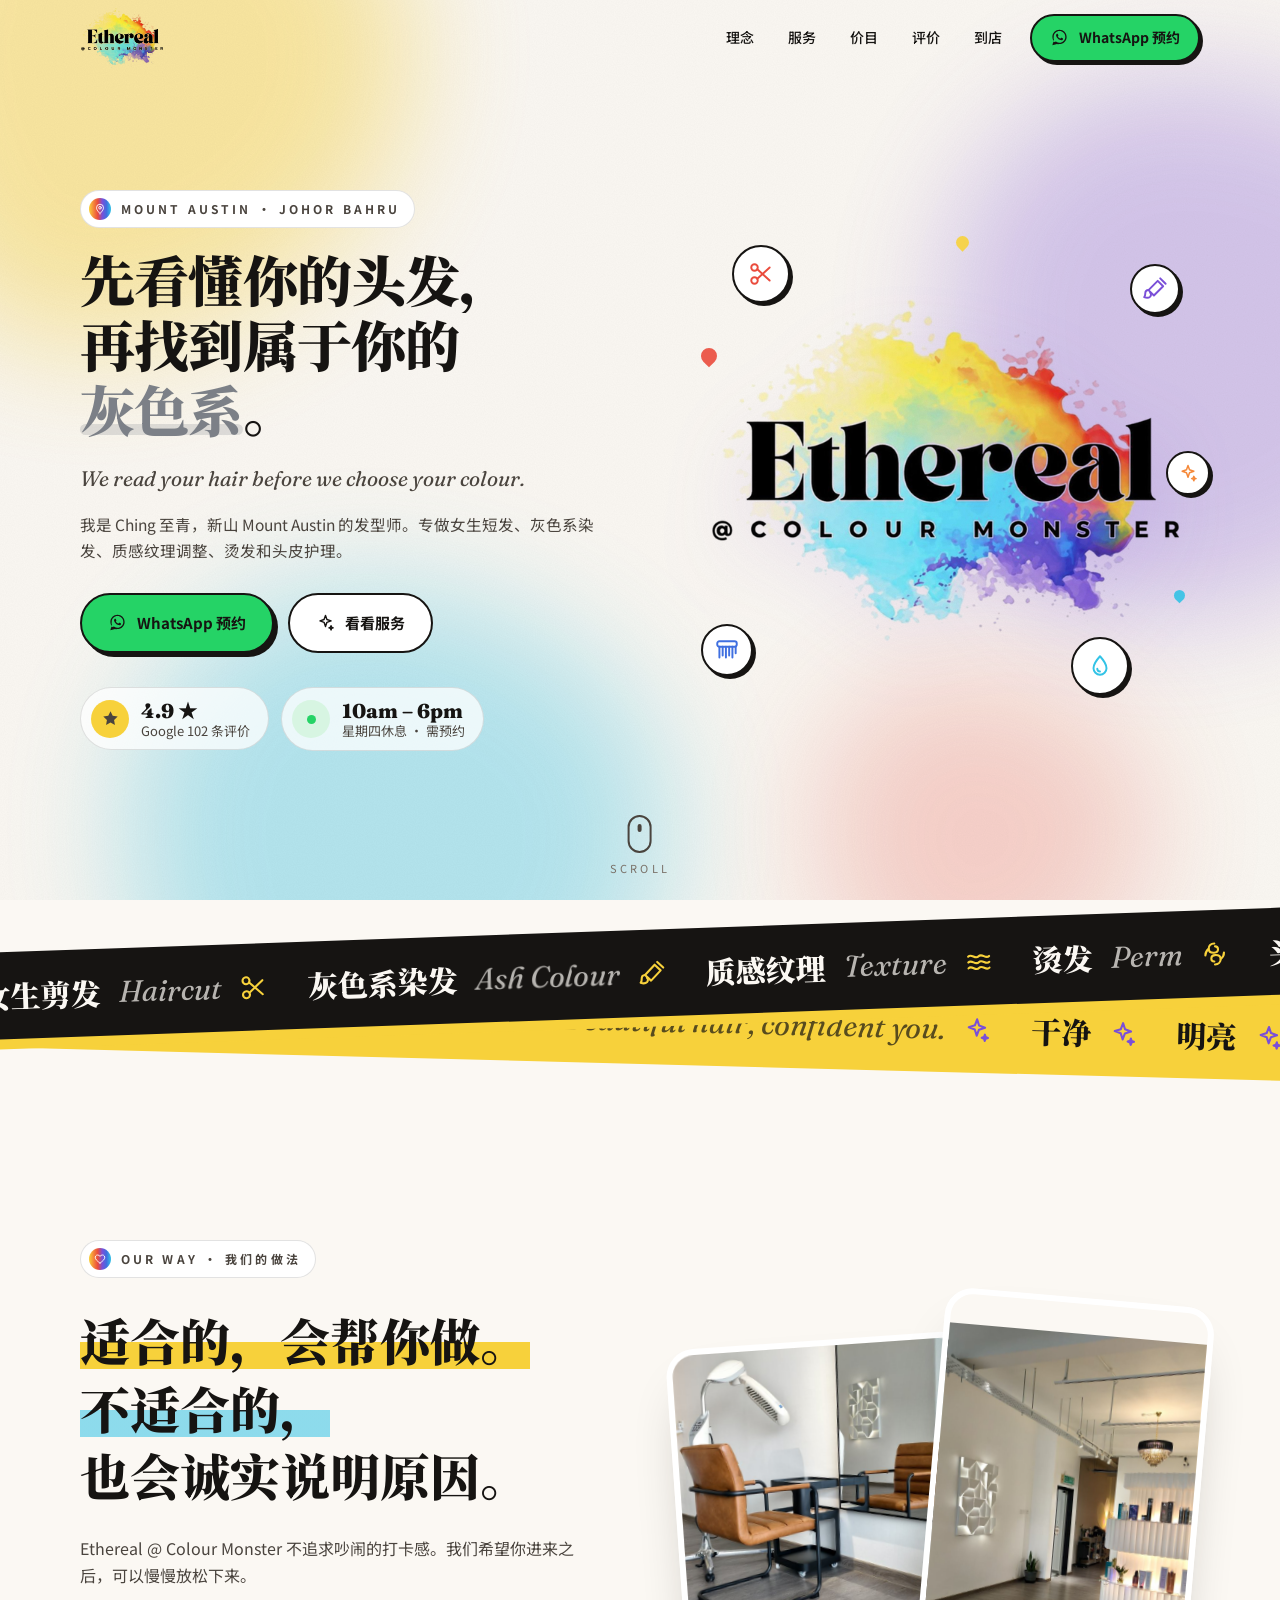
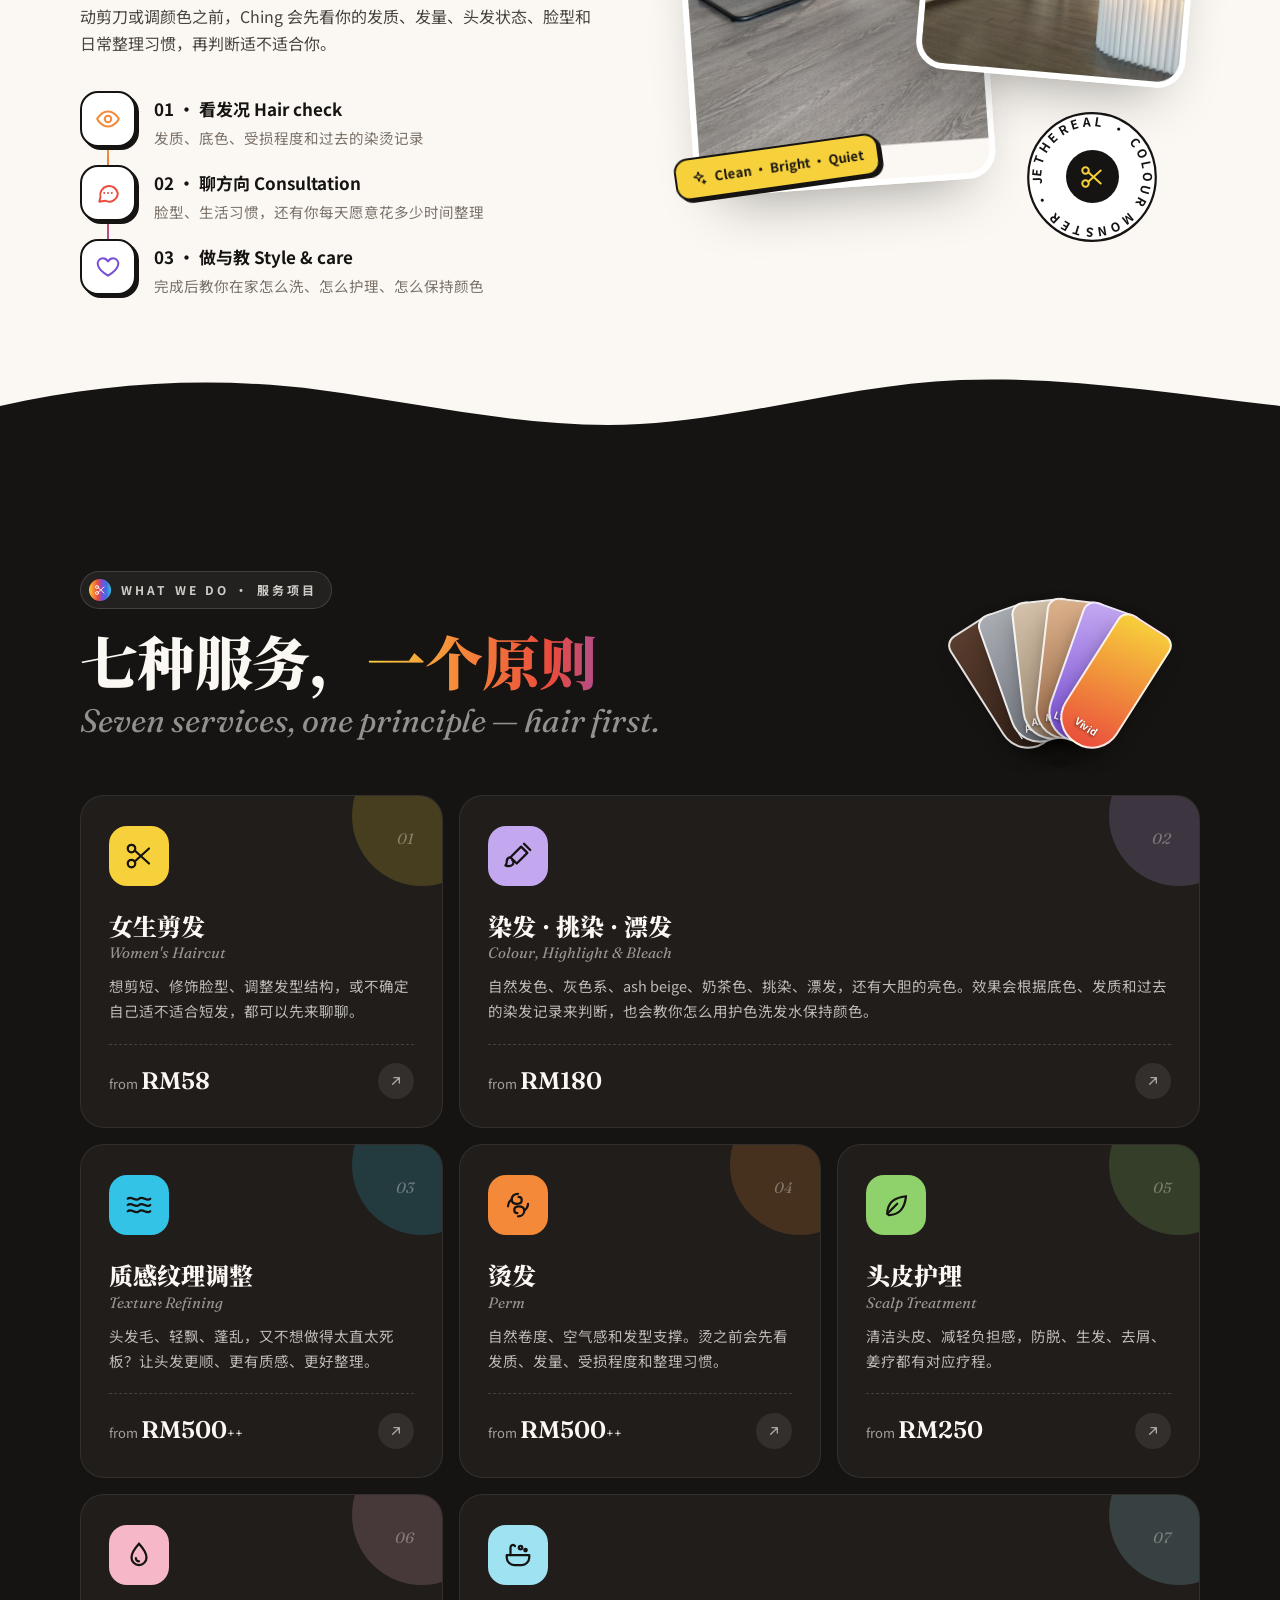
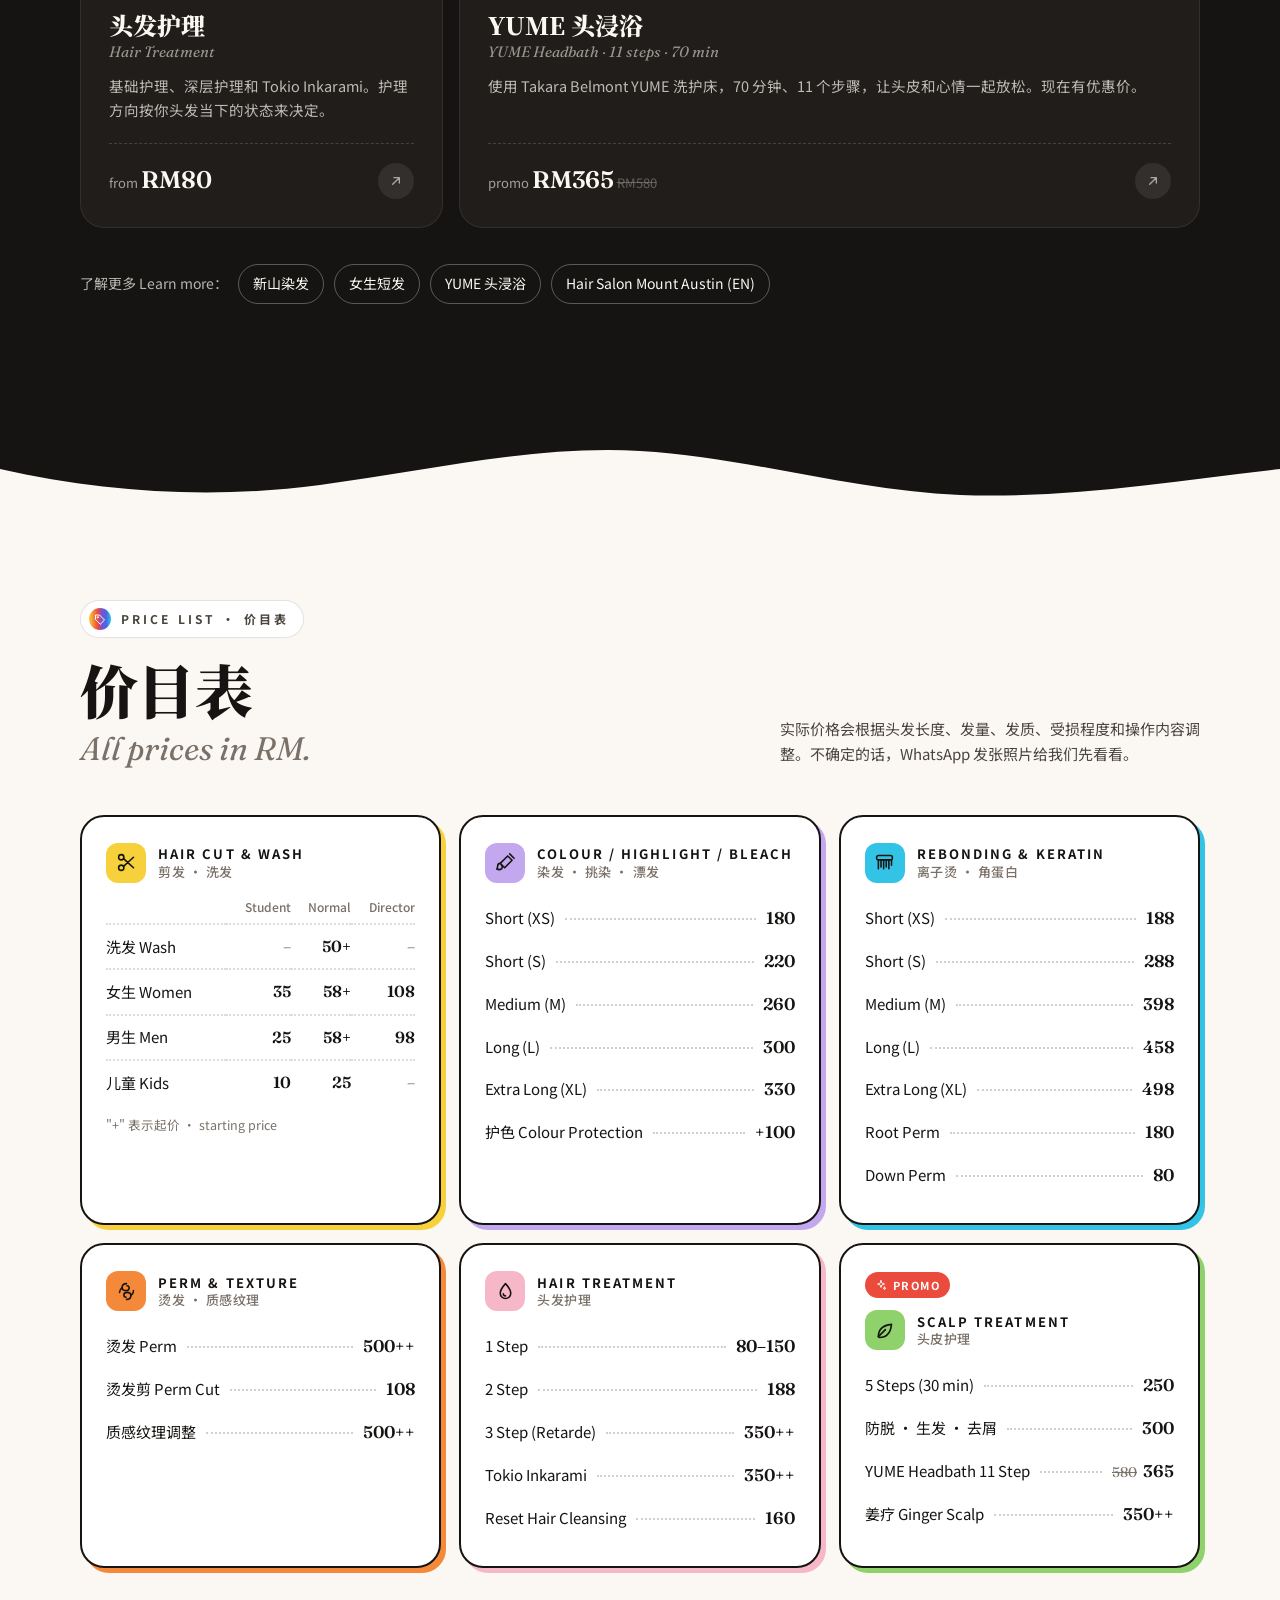
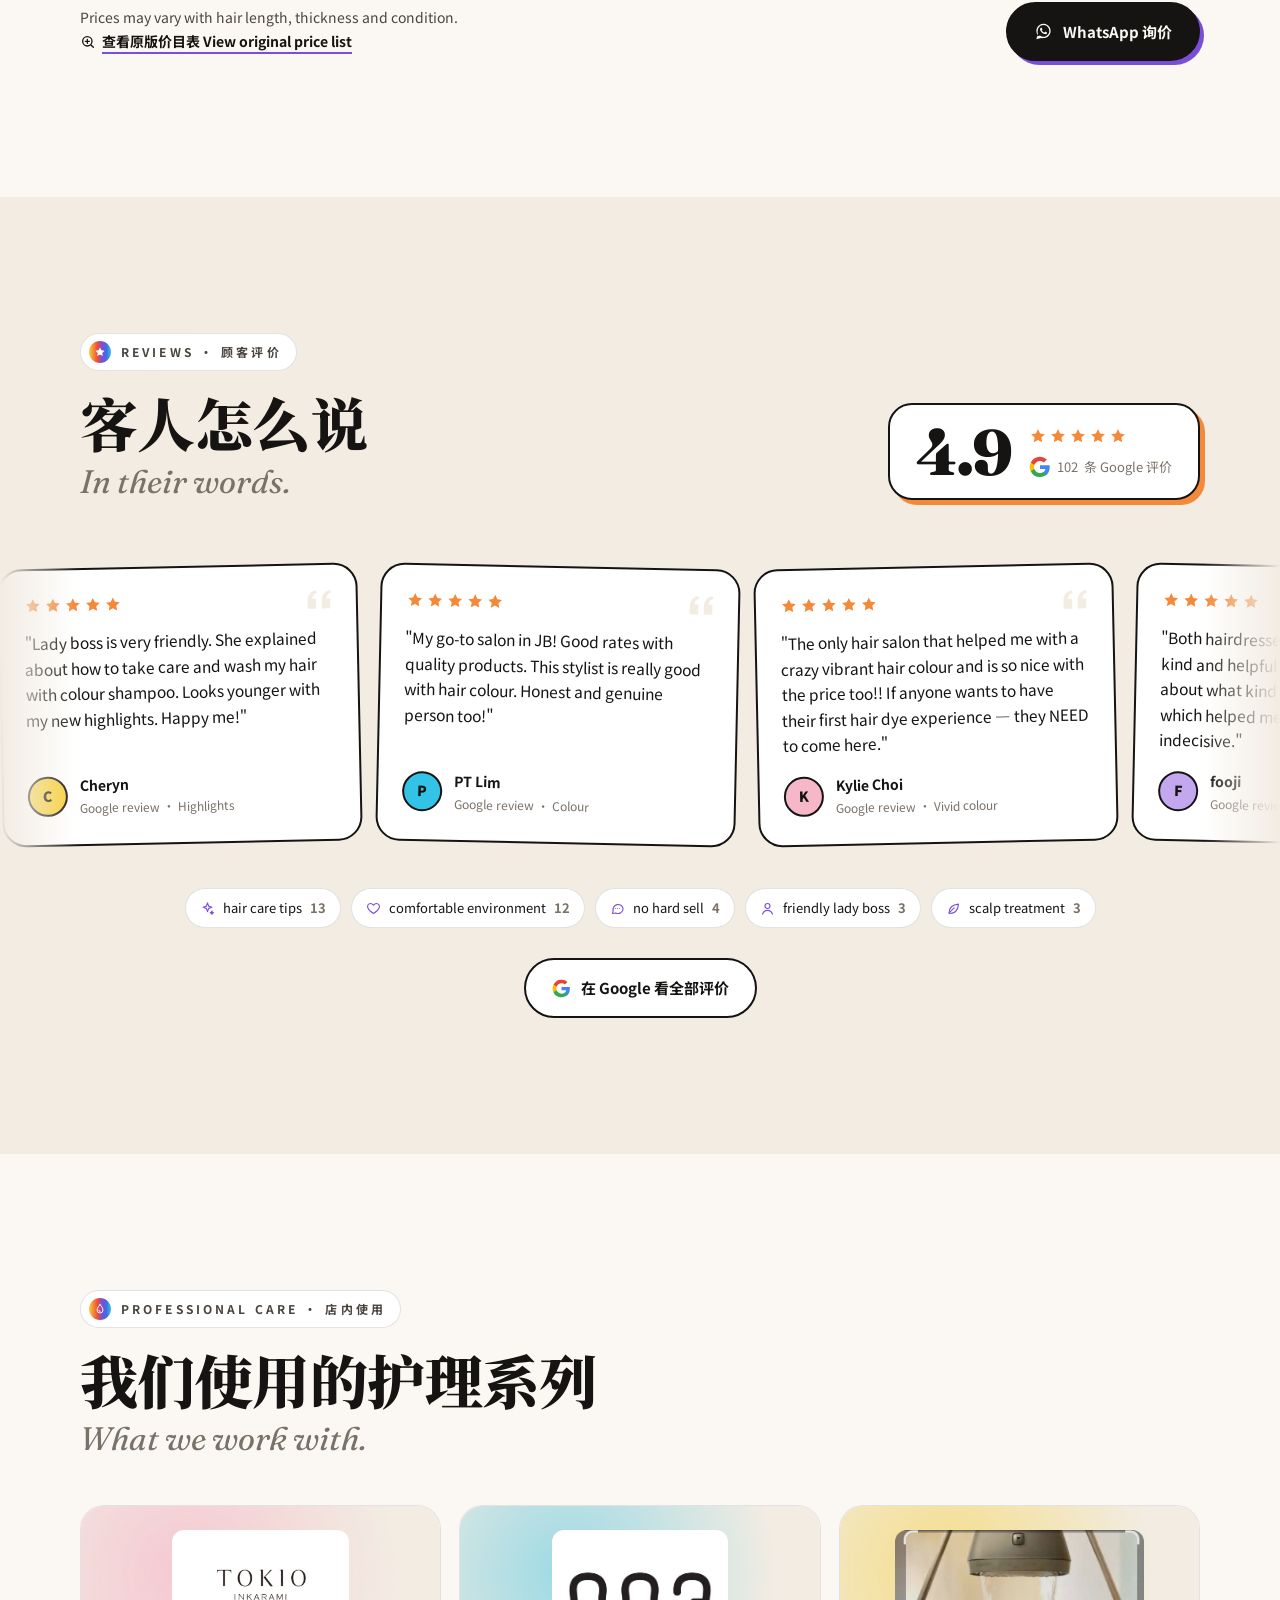
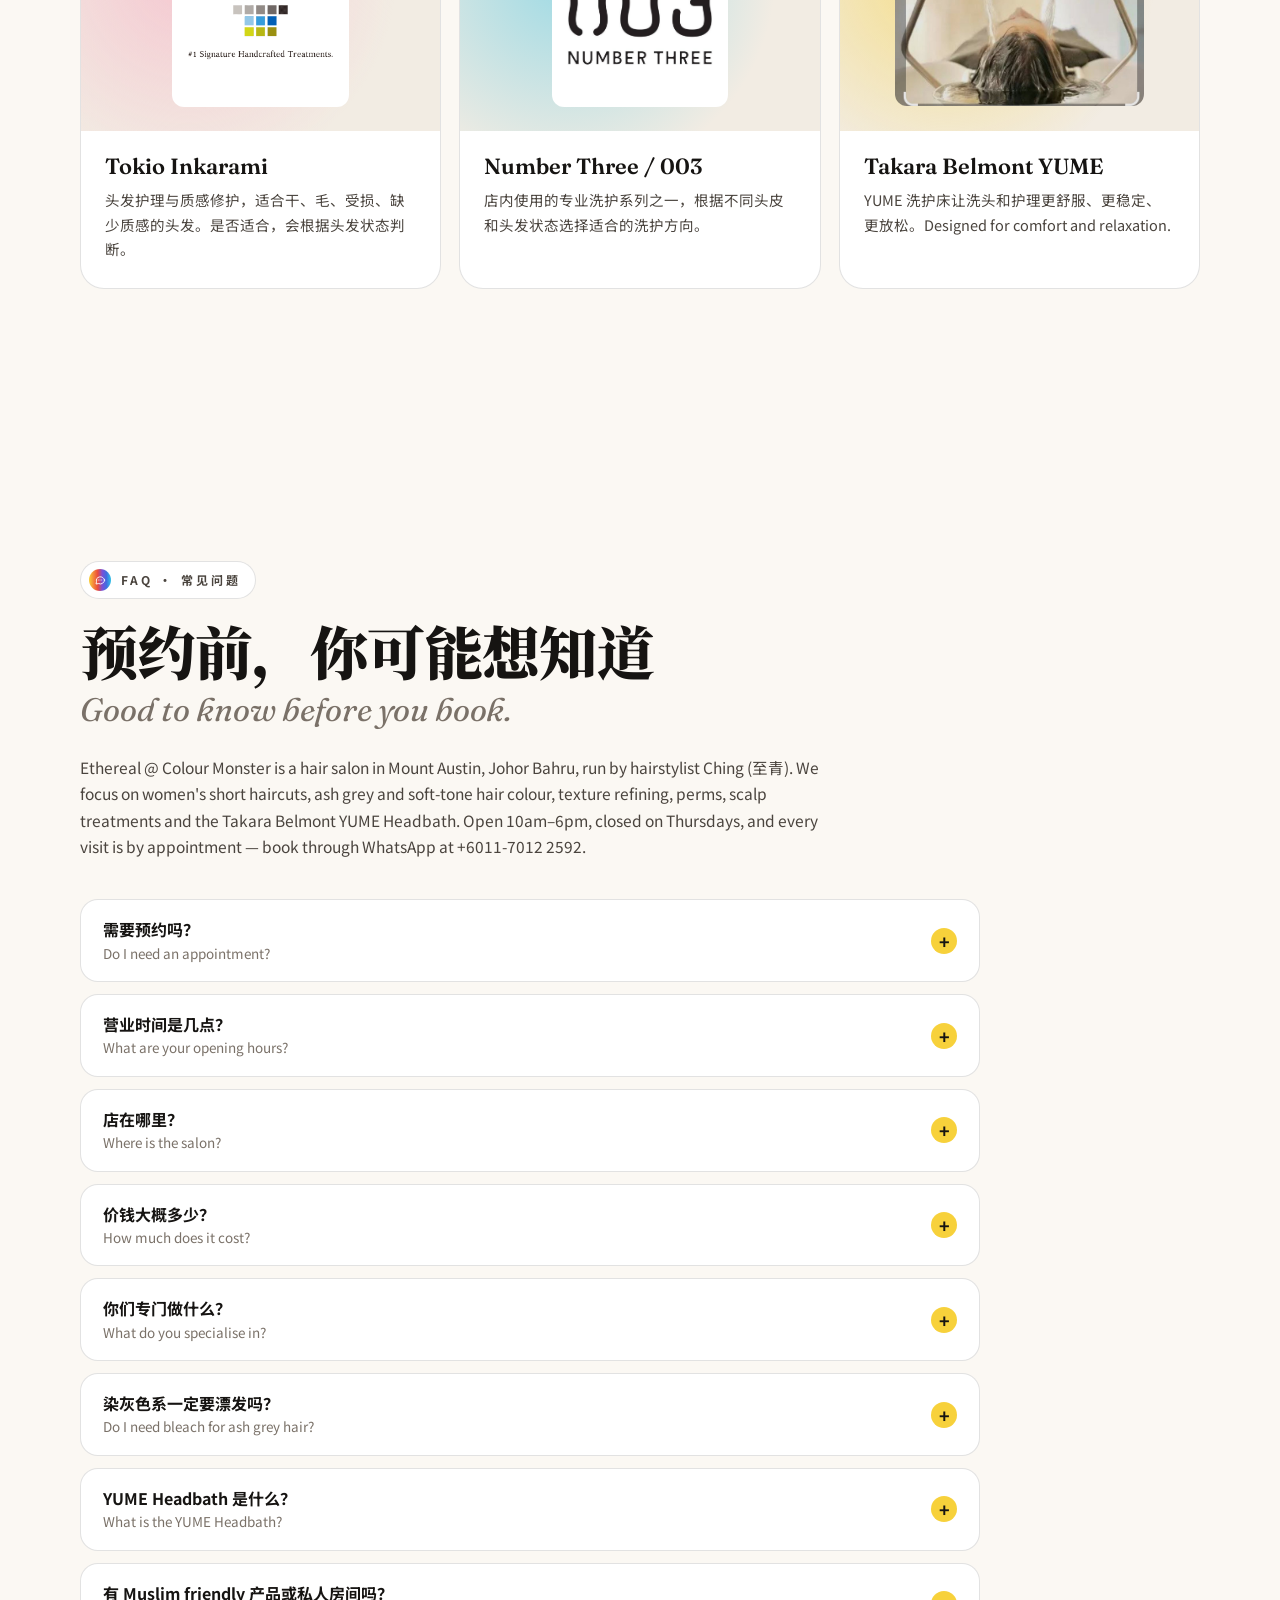
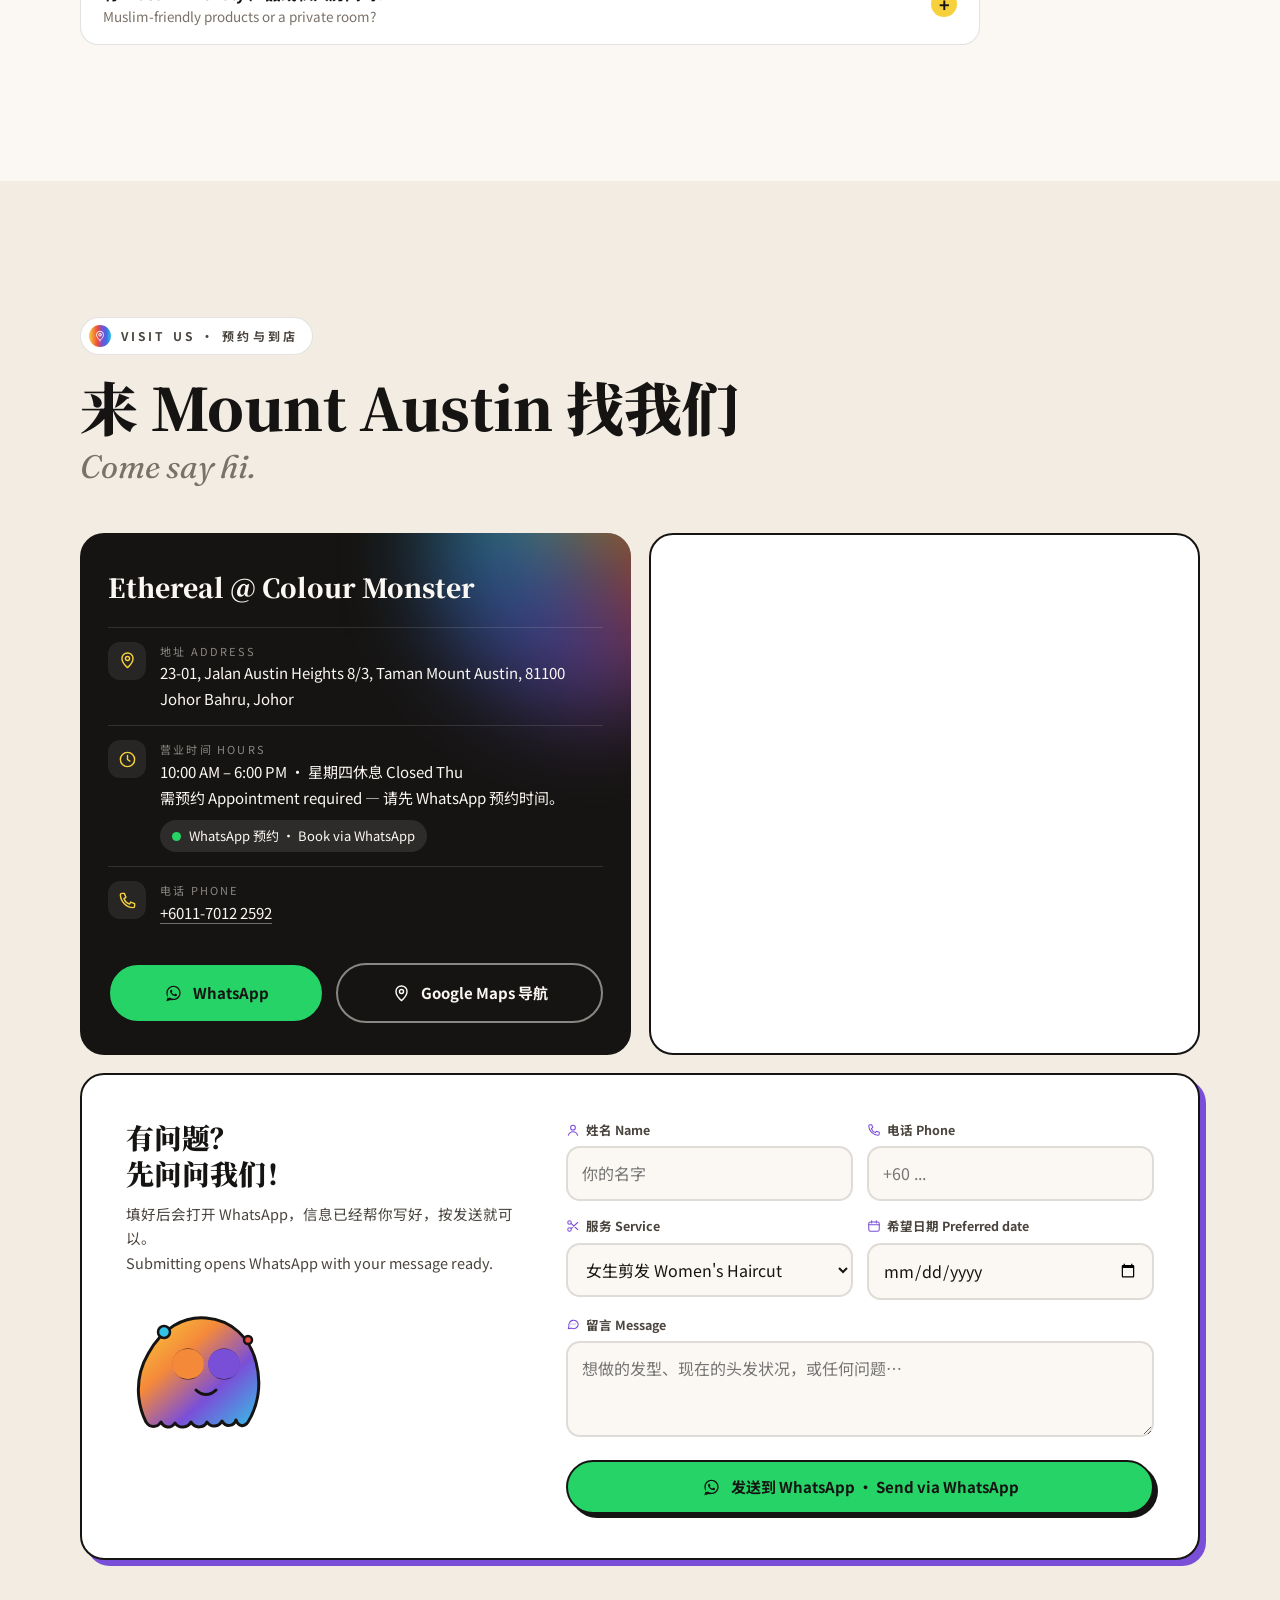
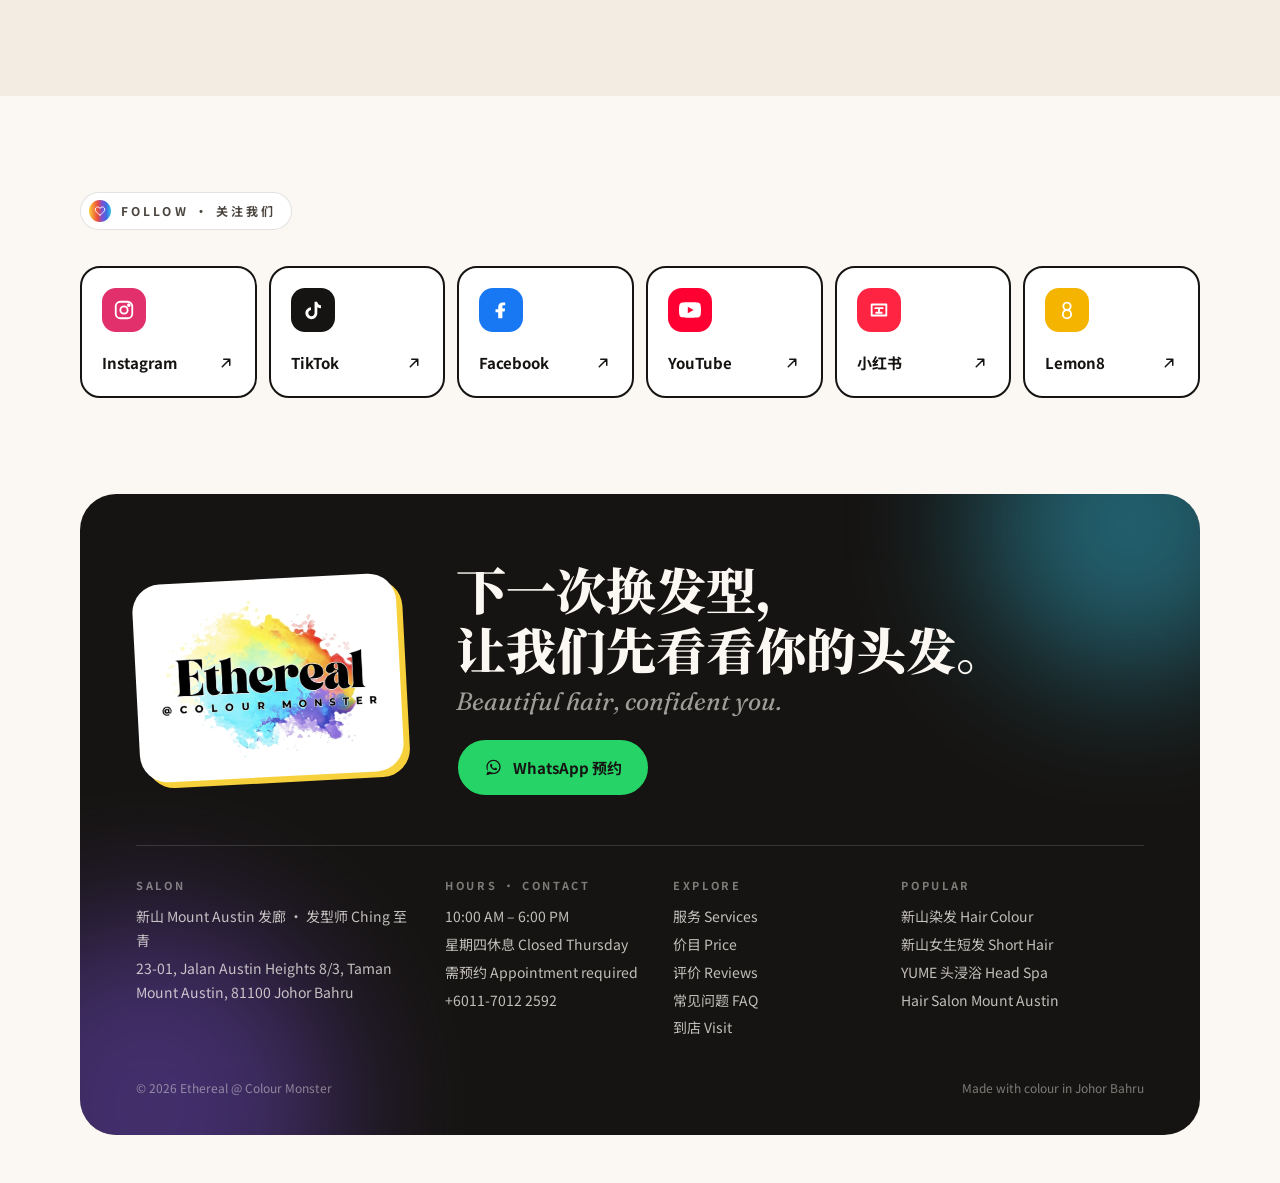
==== commit b9e0c949: "Update index.html" ====
--- a/index.html
+++ b/index.html
@@ -397,6 +397,10 @@
   .care p { margin: 0; color: var(--ink-2); font-size: 14.5px; }
 
   /* ---------- visit ---------- */
+  .svc-more { margin: 36px 0 0; display: flex; flex-wrap: wrap; align-items: center; gap: 10px; font-size: 14px; color: rgba(251, 248, 243, .7); }
+  .svc-more a { color: var(--paper); text-decoration: none; padding: 7px 14px; border-radius: 999px; border: 1px solid rgba(251, 248, 243, .3); transition: background .3s, color .3s; }
+  .svc-more a:hover { background: var(--yellow); color: var(--ink); border-color: var(--yellow); }
+
   /* ---------- FAQ ---------- */
   .faq-intro { margin: 26px 0 0; max-width: 760px; color: var(--ink-2); font-size: 15.5px; }
   .faq-list { margin-top: 40px; display: grid; gap: 12px; max-width: 900px; }
@@ -482,7 +486,8 @@
   .foot-call { font-family: var(--cjk); font-weight: 900; font-size: clamp(28px, 4.6vw, 50px); line-height: 1.2; margin: 0; }
   .foot-call .en { display: block; font-family: var(--display); font-style: italic; font-weight: 400; font-size: .5em; color: rgba(251, 248, 243, .6); margin-top: 8px; }
   .foot-cols { display: grid; gap: 26px; margin-top: 48px; padding-top: 30px; border-top: 1px solid rgba(255, 255, 255, .14); font-size: 14px; color: rgba(251, 248, 243, .75); }
-  @media (min-width: 760px) { .foot-cols { grid-template-columns: 1.4fr 1fr 1fr; } }
+  @media (min-width: 760px) { .foot-cols { grid-template-columns: repeat(2, minmax(0, 1fr)); } }
+  @media (min-width: 1000px) { .foot-cols { grid-template-columns: 1.4fr 1fr 1fr 1.2fr; } }
   .foot-cols h4 { margin: 0 0 10px; font-size: 11px; letter-spacing: .24em; text-transform: uppercase; color: rgba(251, 248, 243, .45); }
   .foot-cols p { margin: 0 0 4px; }
   .foot-cols a { text-decoration: none; }
@@ -734,6 +739,7 @@
         <div class="price"><span>promo <b>RM365</b> <s style="opacity:.5">RM580</s></span><span class="go"><svg><use href="#i-arrow"/></svg></span></div>
       </article>
     </div>
+    <p class="svc-more rv">了解更多 Learn more：<a href="hair-colour-jb/">新山染发</a><a href="short-hair-jb/">女生短发</a><a href="head-spa-mount-austin/">YUME 头浸浴</a><a href="hair-salon-mount-austin/">Hair Salon Mount Austin (EN)</a></p>
   </div>
   <svg class="wave-bot" viewBox="0 0 1440 60" preserveAspectRatio="none" aria-hidden="true"><path fill="#161412" d="M0 60V30C120 6 240 0 360 14s240 40 360 34 240-40 360-44 240 14 360 26v30z"/></svg>
 </section>
@@ -1021,6 +1027,7 @@
         <div><h4>Salon</h4><p>新山 Mount Austin 发廊 · 发型师 Ching 至青</p><p>23-01, Jalan Austin Heights 8/3, Taman Mount Austin, 81100 Johor Bahru</p></div>
         <div><h4>Hours · Contact</h4><p>10:00 AM – 6:00 PM</p><p>星期四休息 Closed Thursday</p><p>需预约 Appointment required</p><p><a href="tel:+601170122592">+6011-7012 2592</a></p></div>
         <div><h4>Explore</h4><p><a href="#services">服务 Services</a></p><p><a href="#price">价目 Price</a></p><p><a href="#reviews">评价 Reviews</a></p><p><a href="#faq">常见问题 FAQ</a></p><p><a href="#visit">到店 Visit</a></p></div>
+        <div><h4>Popular</h4><p><a href="hair-colour-jb/">新山染发 Hair Colour</a></p><p><a href="short-hair-jb/">新山女生短发 Short Hair</a></p><p><a href="head-spa-mount-austin/">YUME 头浸浴 Head Spa</a></p><p><a href="hair-salon-mount-austin/">Hair Salon Mount Austin</a></p></div>
       </div>
       <p class="copyright"><span>© <span id="year">2026</span> Ethereal @ Colour Monster</span><span>Made with colour in Johor Bahru</span></p>
     </div>
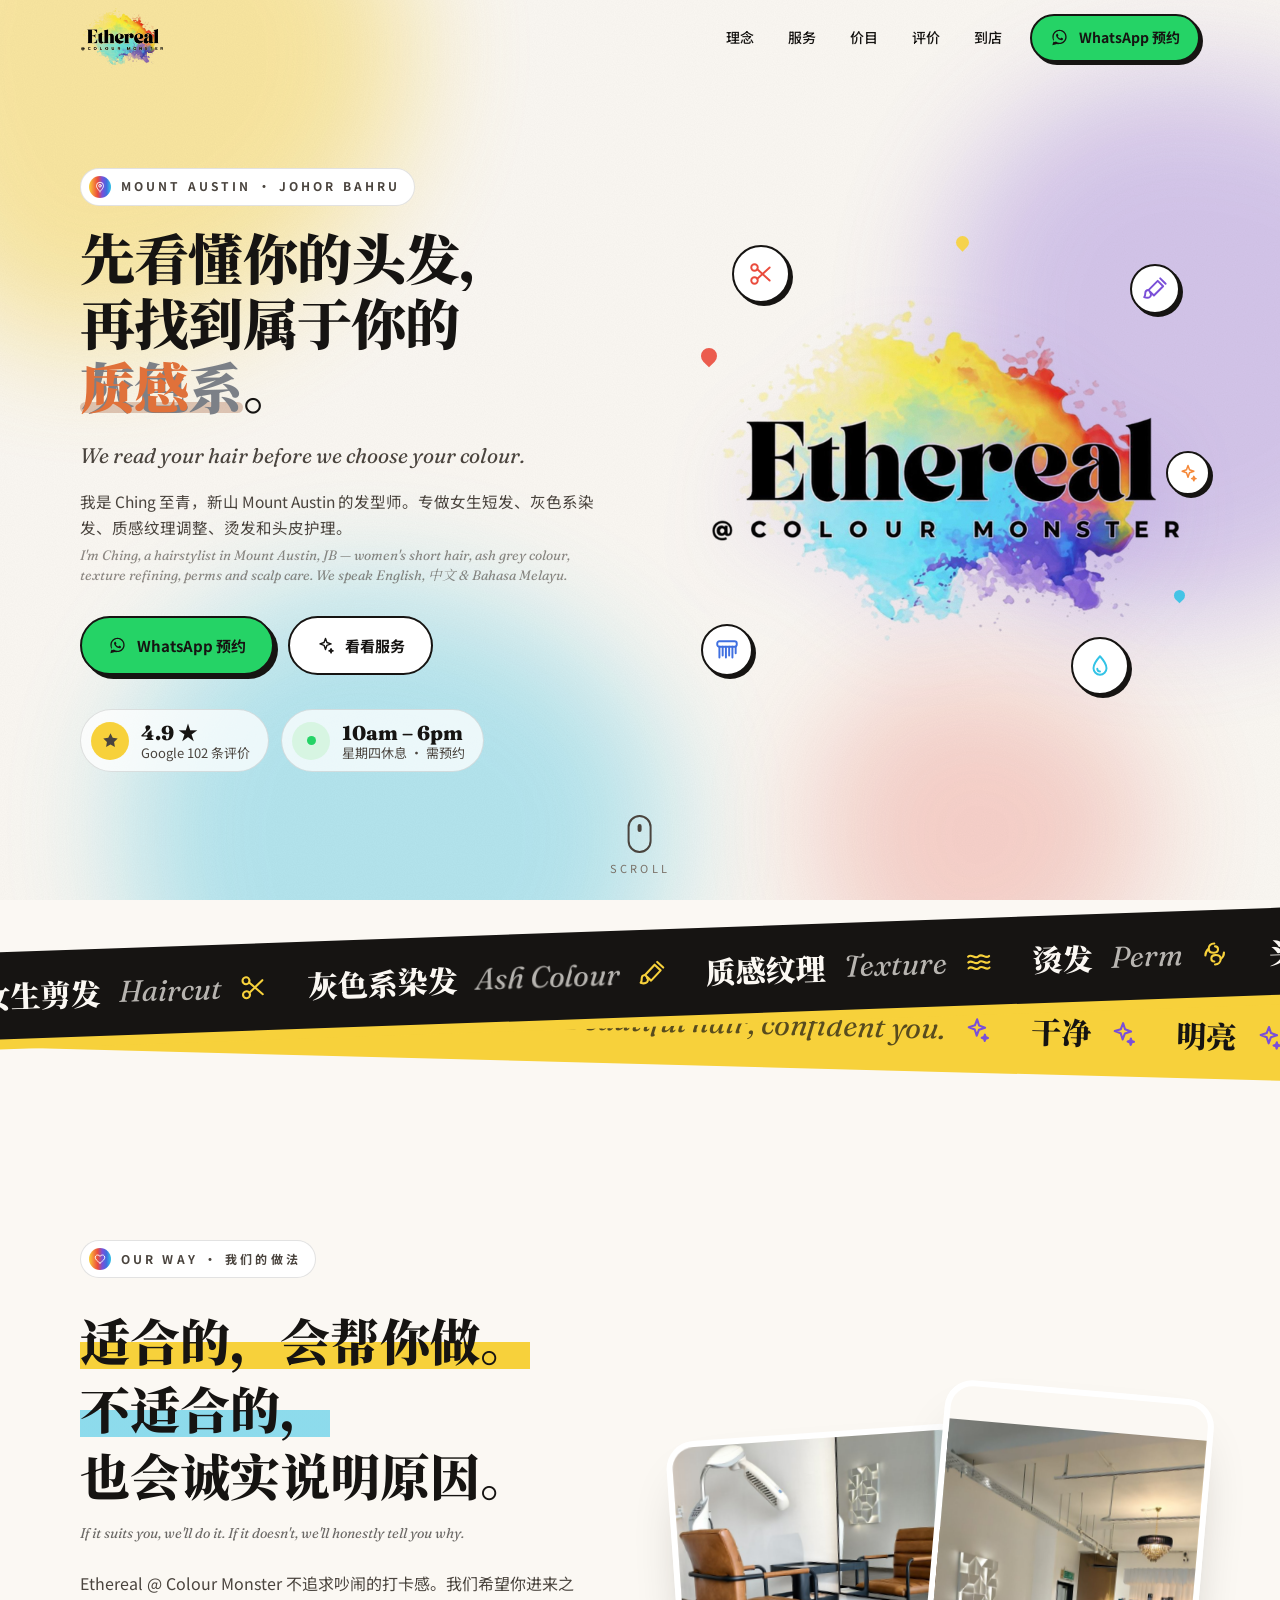
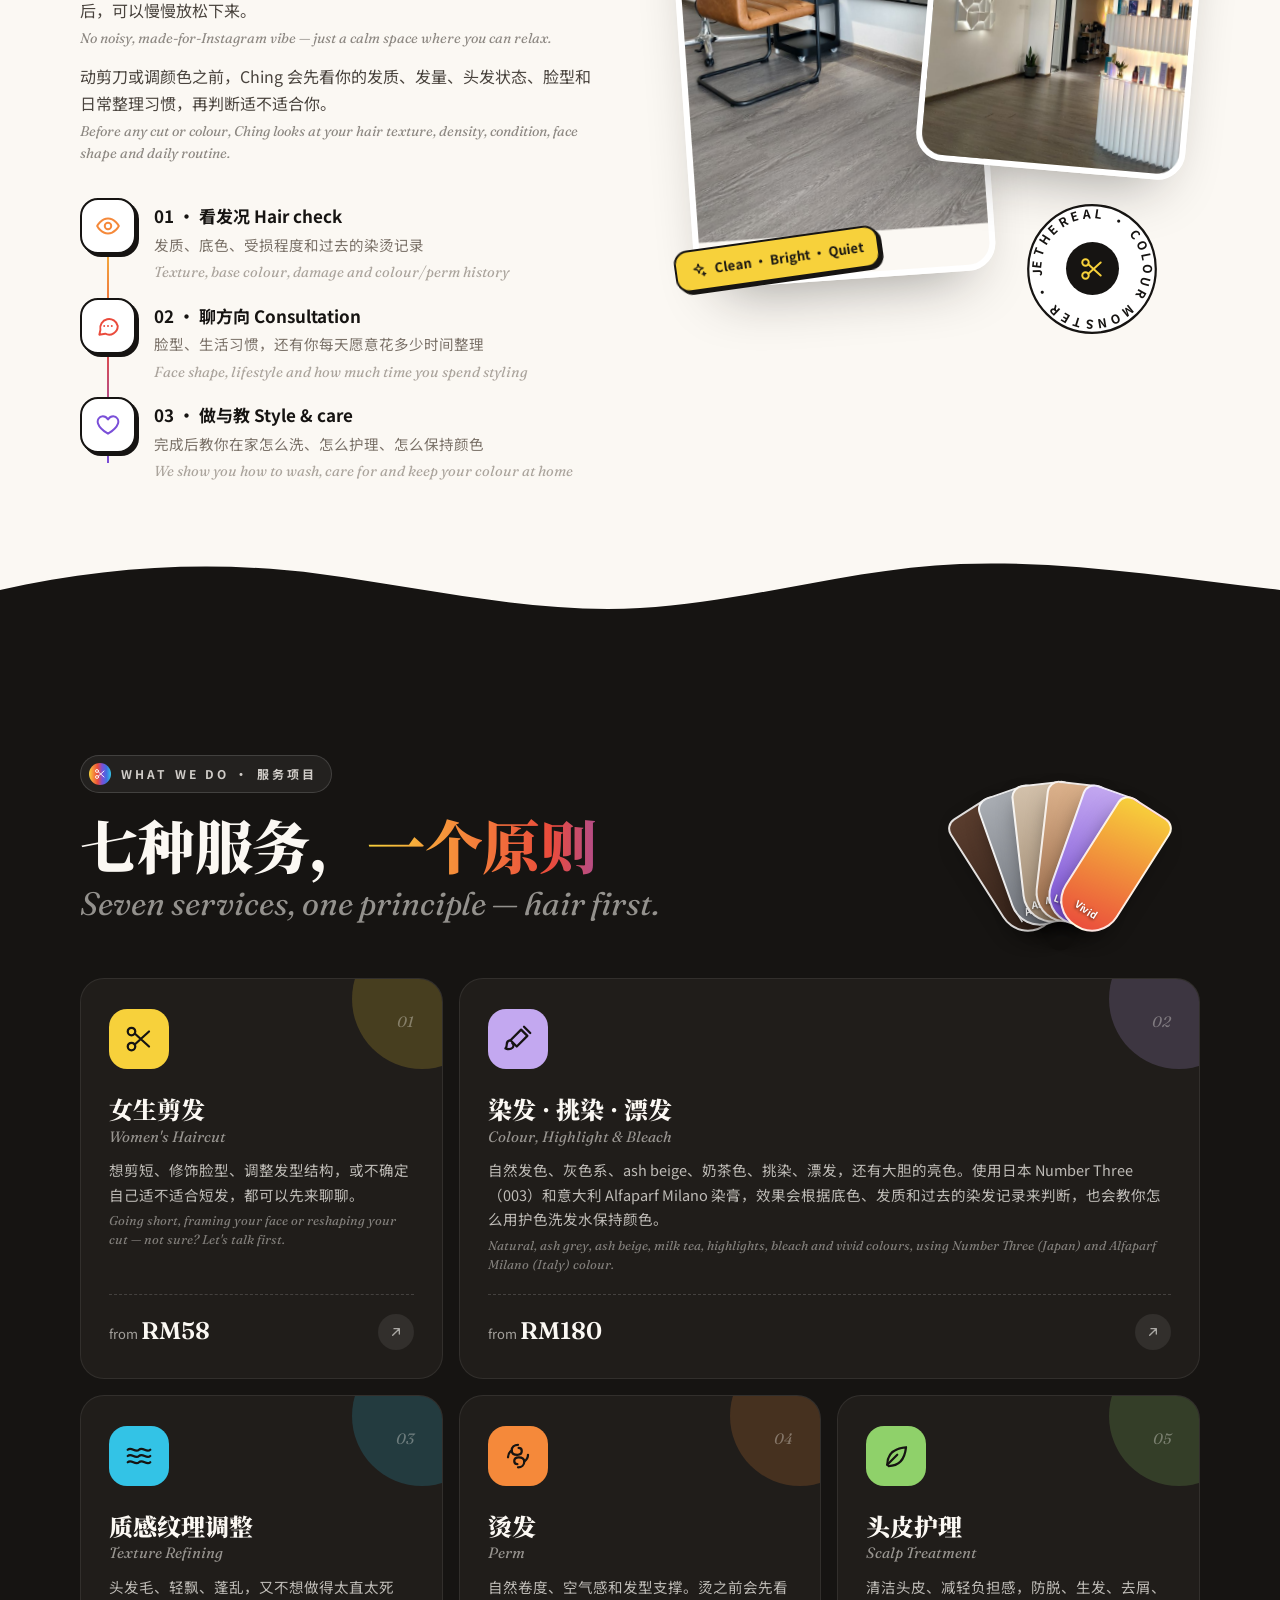
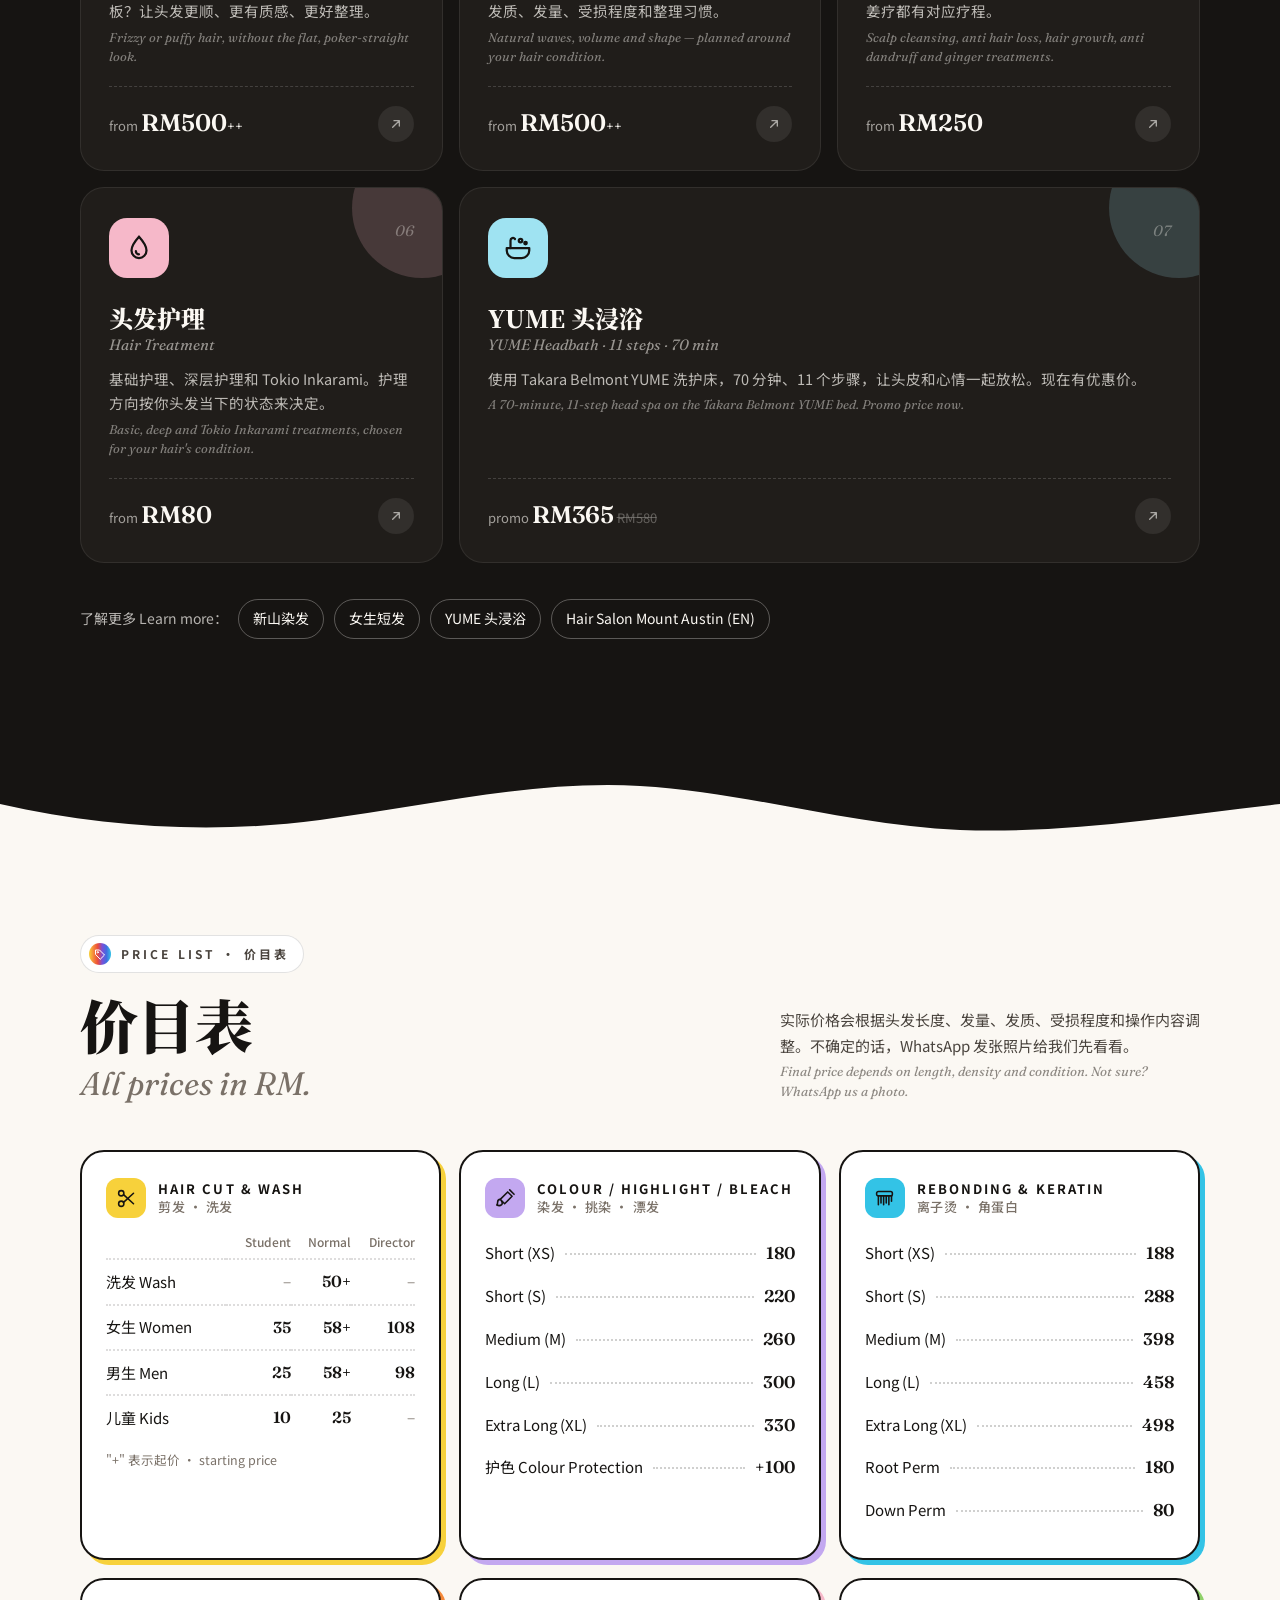
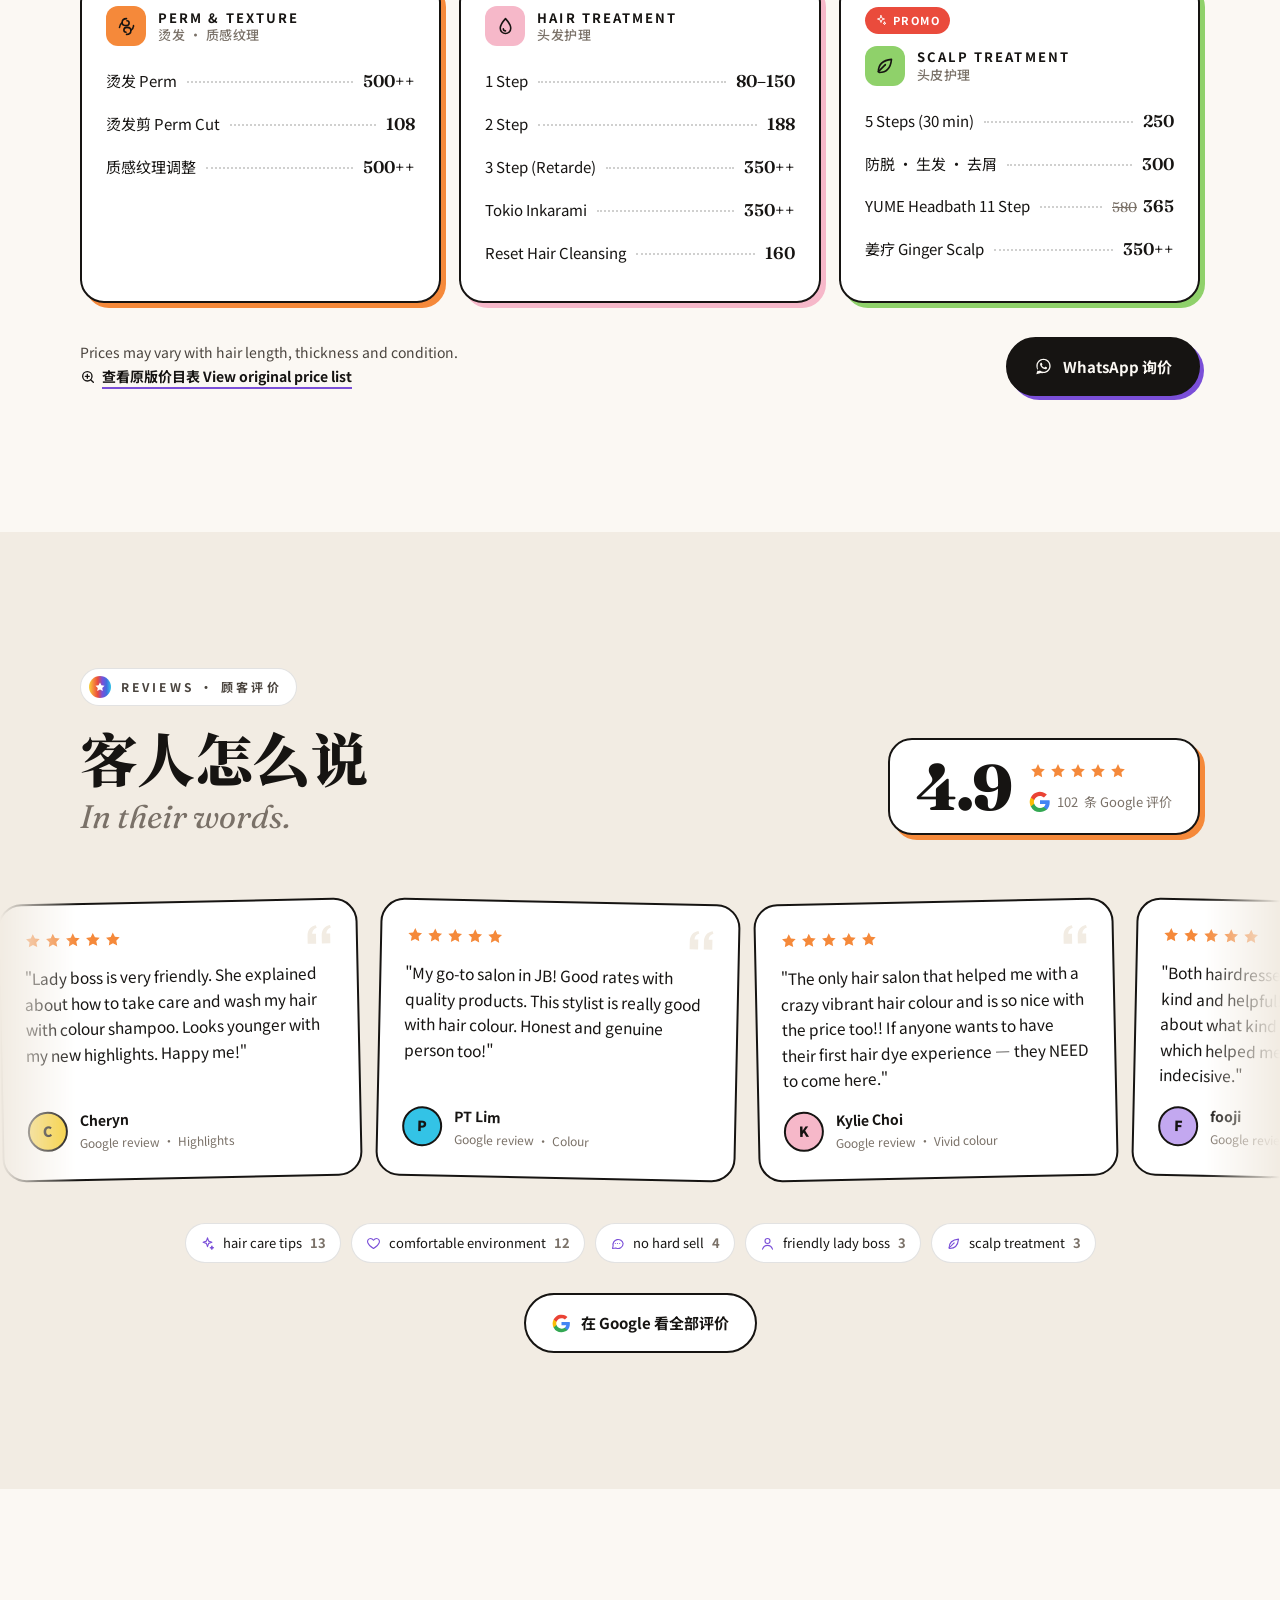
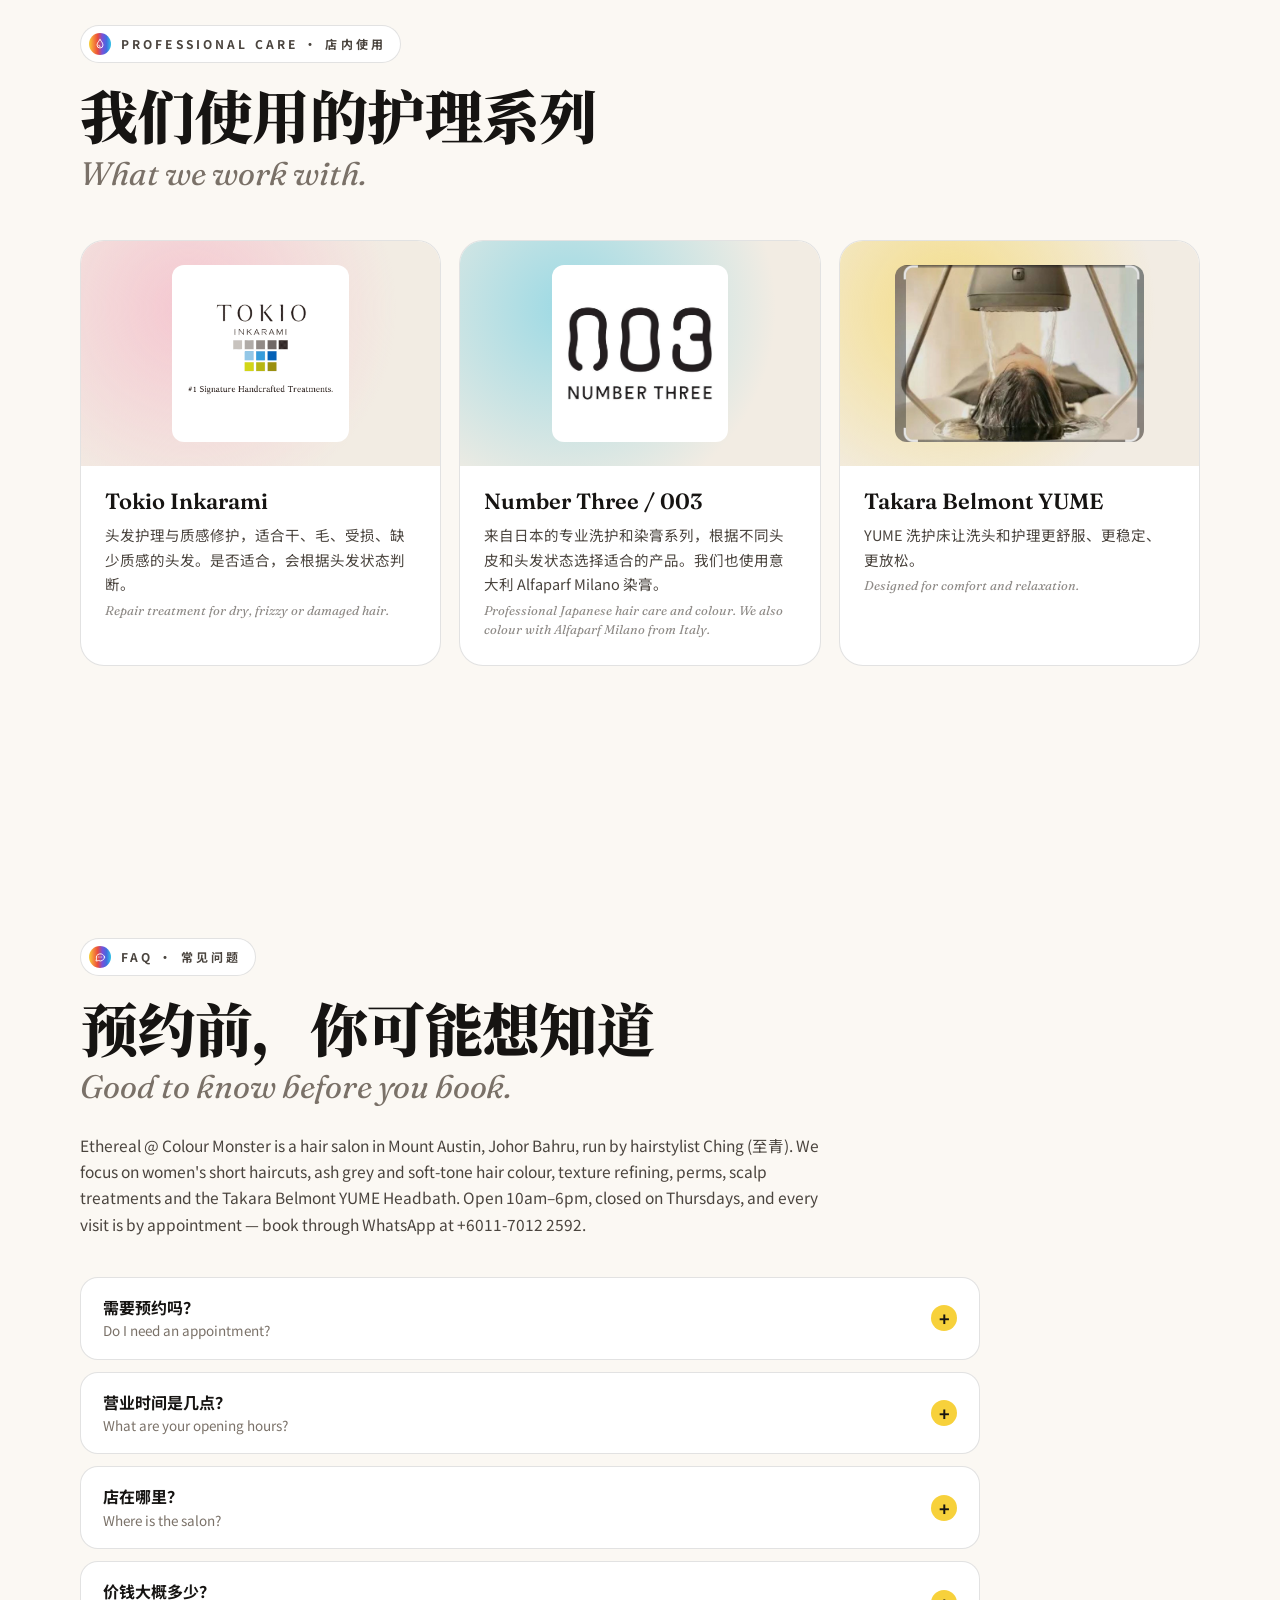
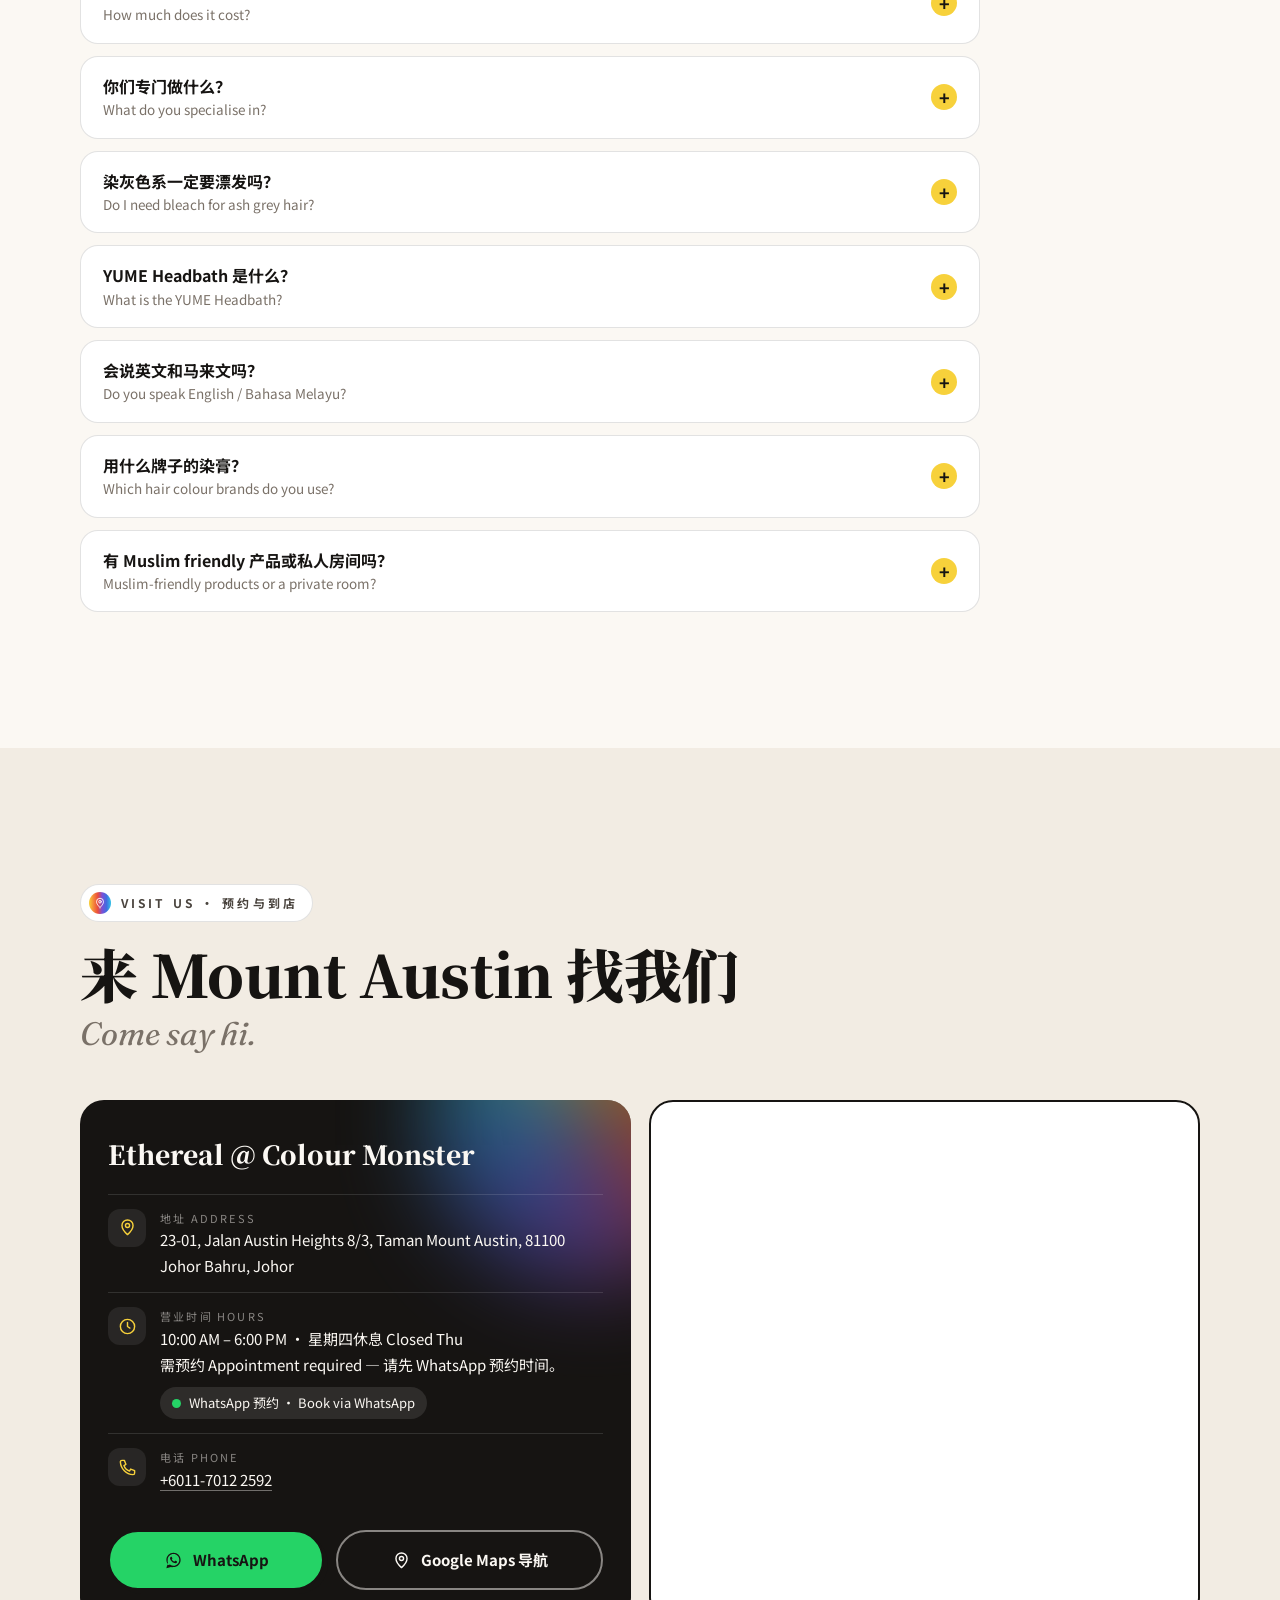
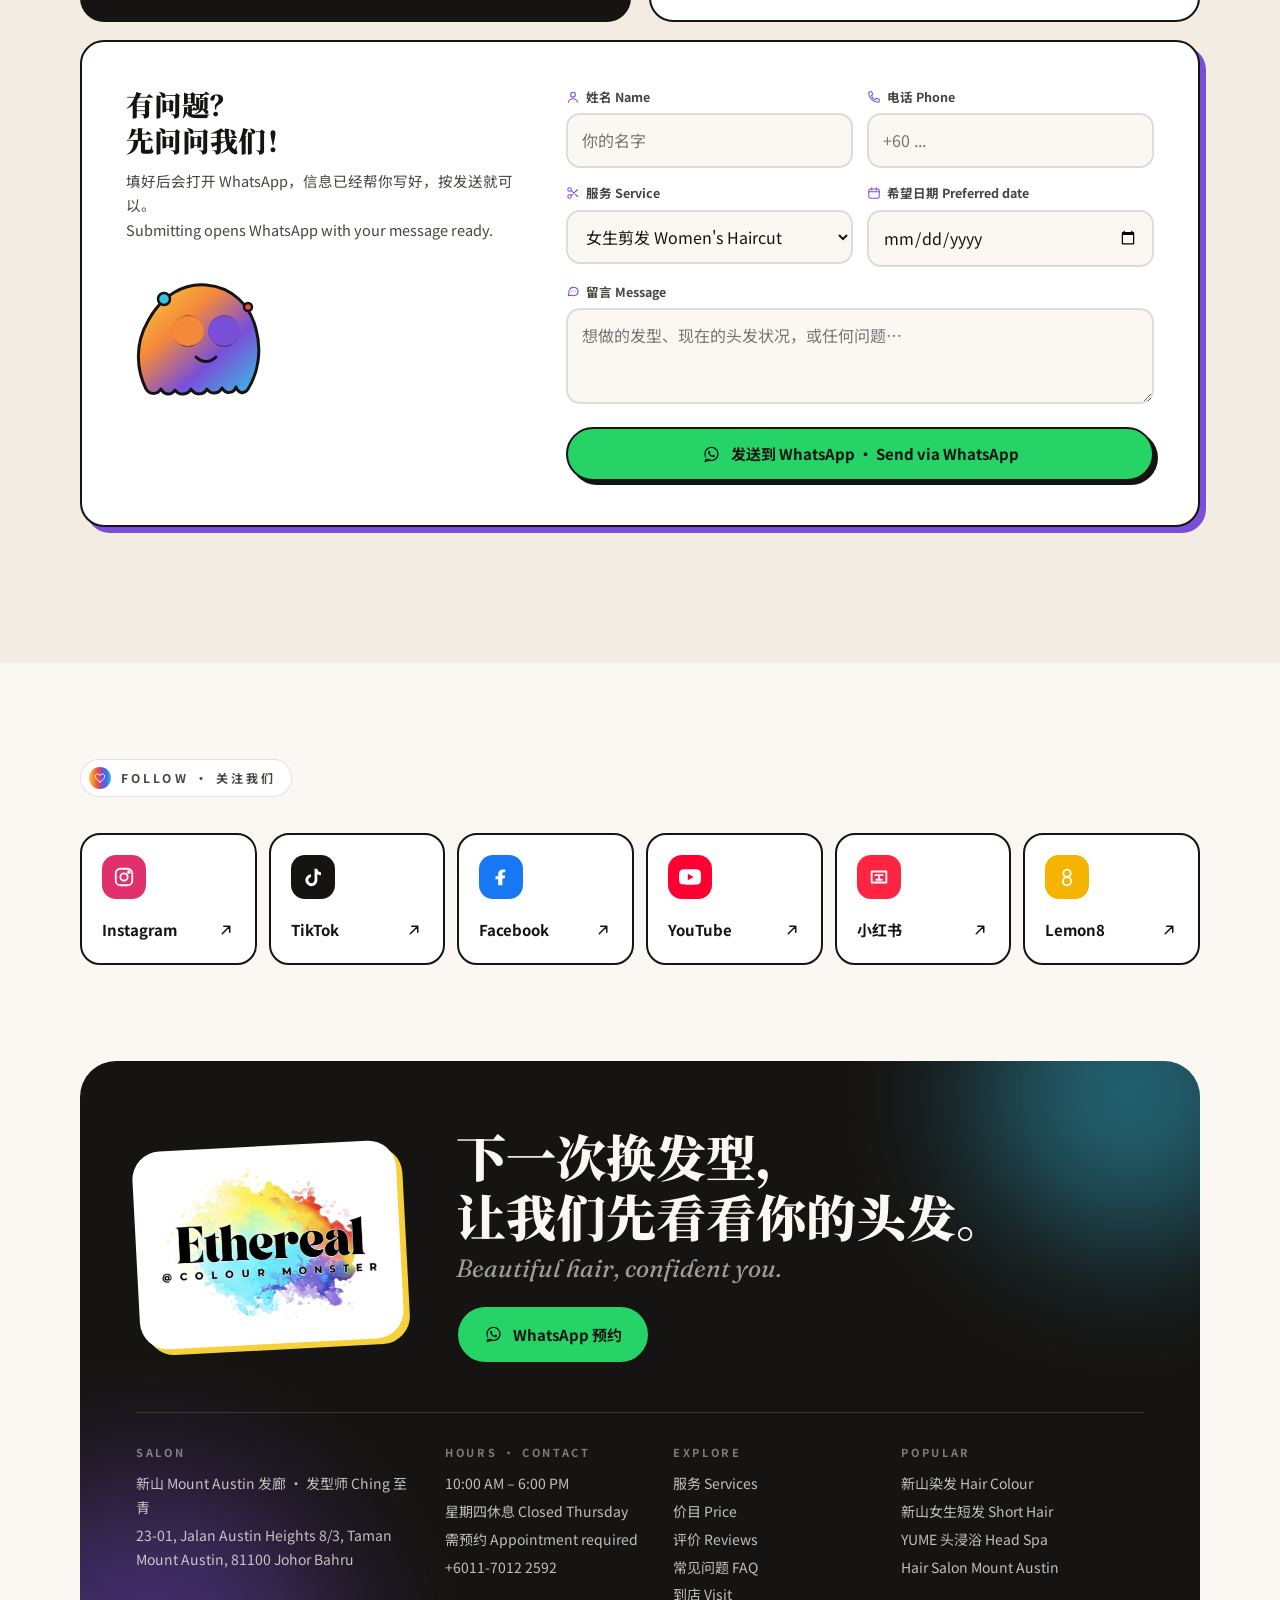
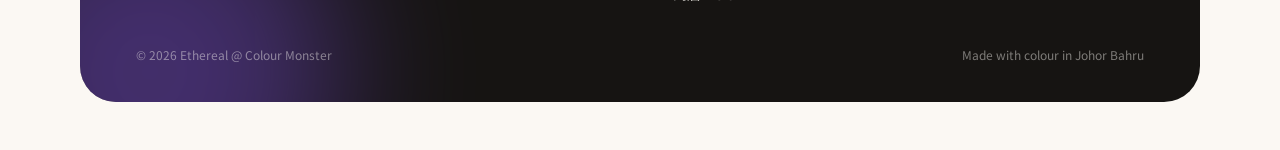
==== commit 87a0e2a9: "Update index.html" ====
--- a/index.html
+++ b/index.html
@@ -33,6 +33,7 @@
     "closes": "18:00"
   }],
   "areaServed": ["Mount Austin", "Johor Bahru"],
+  "knowsLanguage": ["en", "zh", "ms"],
   "telephone": "+601170122592",
   "priceRange": "RM25 - RM580",
   "address": {
@@ -67,6 +68,8 @@
     { "@type": "Question", "name": "How much does a haircut or hair colour cost?", "acceptedAnswer": { "@type": "Answer", "text": "Women's haircut from RM58, colour from RM180, hair treatment from RM80, scalp treatment from RM250, perm or texture refining from RM500++. Final price depends on hair length and condition." } },
     { "@type": "Question", "name": "What does Ethereal @ Colour Monster specialise in?", "acceptedAnswer": { "@type": "Answer", "text": "Women's short haircuts, ash grey and milk-tea hair colour, texture refining, perms and scalp care, by hairstylist Ching (至青) in Mount Austin, Johor Bahru." } },
     { "@type": "Question", "name": "Do I need bleach for ash grey hair?", "acceptedAnswer": { "@type": "Answer", "text": "It depends on your current colour and hair condition. Most grey tones need lightening first; the stylist checks your hair and advises before starting." } },
+    { "@type": "Question", "name": "Do you speak English or Bahasa Melayu?", "acceptedAnswer": { "@type": "Answer", "text": "Yes. The salon serves clients in English, Chinese and Bahasa Melayu." } },
+    { "@type": "Question", "name": "Which hair colour brands does Ethereal @ Colour Monster use?", "acceptedAnswer": { "@type": "Answer", "text": "Professional colour from Number Three (003, Japan) and Alfaparf Milano (Italy)." } },
     { "@type": "Question", "name": "Does the salon have Muslim-friendly products or a private room?", "acceptedAnswer": { "@type": "Answer", "text": "Yes, there are Muslim-friendly products and a private room. Mention it when you book." } }
   ]
 }
@@ -397,6 +400,7 @@
   .care p { margin: 0; color: var(--ink-2); font-size: 14.5px; }
 
   /* ---------- visit ---------- */
+  .tr { display: block; font-family: var(--display); font-style: italic; font-weight: 400; font-size: .88em; line-height: 1.5; opacity: .62; margin-top: 4px; letter-spacing: 0; }
   .svc-more { margin: 36px 0 0; display: flex; flex-wrap: wrap; align-items: center; gap: 10px; font-size: 14px; color: rgba(251, 248, 243, .7); }
   .svc-more a { color: var(--paper); text-decoration: none; padding: 7px 14px; border-radius: 999px; border: 1px solid rgba(251, 248, 243, .3); transition: background .3s, color .3s; }
   .svc-more a:hover { background: var(--yellow); color: var(--ink); border-color: var(--yellow); }
@@ -610,7 +614,7 @@
         </span>。</span></span>
       </h1>
       <p class="en fade-up d1">We read your hair before we choose your colour.</p>
-      <p class="desc fade-up d2">我是 Ching 至青，新山 Mount Austin 的发型师。专做女生短发、灰色系染发、质感纹理调整、烫发和头皮护理。</p>
+      <p class="desc fade-up d2">我是 Ching 至青，新山 Mount Austin 的发型师。专做女生短发、灰色系染发、质感纹理调整、烫发和头皮护理。<span class="tr">I'm Ching, a hairstylist in Mount Austin, JB — women's short hair, ash grey colour, texture refining, perms and scalp care. We speak English, 中文 &amp; Bahasa Melayu.</span></p>
       <div class="hero-cta fade-up d3">
         <a class="btn btn-wa" href="https://wa.me/601170122592" target="_blank" rel="noopener"><svg><use href="#i-wa"/></svg>WhatsApp 预约</a>
         <a class="btn btn-ghost" href="#services"><svg><use href="#i-sparkle"/></svg>看看服务</a>
@@ -654,14 +658,15 @@
     <div class="rv">
       <span class="eyebrow"><i><svg><use href="#i-heart"/></svg></i>Our Way · 我们的做法</span>
       <p class="quote"><span class="hl">适合的，会帮你做。</span><br><span class="hl c2">不适合的，</span><br>也会诚实说明原因。</p>
+      <p class="tr" style="margin-top:14px">If it suits you, we'll do it. If it doesn't, we'll honestly tell you why.</p>
       <div class="about-text">
-        <p>Ethereal @ Colour Monster 不追求吵闹的打卡感。我们希望你进来之后，可以慢慢放松下来。</p>
-        <p>动剪刀或调颜色之前，Ching 会先看你的发质、发量、头发状态、脸型和日常整理习惯，再判断适不适合你。</p>
+        <p>Ethereal @ Colour Monster 不追求吵闹的打卡感。我们希望你进来之后，可以慢慢放松下来。<span class="tr">No noisy, made-for-Instagram vibe — just a calm space where you can relax.</span></p>
+        <p>动剪刀或调颜色之前，Ching 会先看你的发质、发量、头发状态、脸型和日常整理习惯，再判断适不适合你。<span class="tr">Before any cut or colour, Ching looks at your hair texture, density, condition, face shape and daily routine.</span></p>
       </div>
       <ol class="steps">
-        <li><span class="si" style="color:var(--orange)"><svg><use href="#i-eye"/></svg></span><div><b>01 · 看发况 Hair check</b><span>发质、底色、受损程度和过去的染烫记录</span></div></li>
-        <li><span class="si" style="color:var(--red)"><svg><use href="#i-chat"/></svg></span><div><b>02 · 聊方向 Consultation</b><span>脸型、生活习惯，还有你每天愿意花多少时间整理</span></div></li>
-        <li><span class="si" style="color:var(--violet)"><svg><use href="#i-heart"/></svg></span><div><b>03 · 做与教 Style &amp; care</b><span>完成后教你在家怎么洗、怎么护理、怎么保持颜色</span></div></li>
+        <li><span class="si" style="color:var(--orange)"><svg><use href="#i-eye"/></svg></span><div><b>01 · 看发况 Hair check</b><span>发质、底色、受损程度和过去的染烫记录<span class="tr">Texture, base colour, damage and colour/perm history</span></span></div></li>
+        <li><span class="si" style="color:var(--red)"><svg><use href="#i-chat"/></svg></span><div><b>02 · 聊方向 Consultation</b><span>脸型、生活习惯，还有你每天愿意花多少时间整理<span class="tr">Face shape, lifestyle and how much time you spend styling</span></span></div></li>
+        <li><span class="si" style="color:var(--violet)"><svg><use href="#i-heart"/></svg></span><div><b>03 · 做与教 Style &amp; care</b><span>完成后教你在家怎么洗、怎么护理、怎么保持颜色<span class="tr">We show you how to wash, care for and keep your colour at home</span></span></div></li>
       </ol>
     </div>
     <div class="photos rv-scale">
@@ -699,43 +704,43 @@
       <article class="svc rv" style="--c:var(--yellow)">
         <div class="top"><span class="icon"><svg viewBox="0 0 24 24" fill="none" stroke="currentColor" stroke-width="1.8" stroke-linecap="round" stroke-linejoin="round"><circle cx="6" cy="6" r="3"/><circle cx="6" cy="18" r="3"/><path d="M8.6 7.6 20 18M8.6 16.4 20 6"/></svg></span><span class="num">01</span></div>
         <h3>女生剪发<small>Women's Haircut</small></h3>
-        <p>想剪短、修饰脸型、调整发型结构，或不确定自己适不适合短发，都可以先来聊聊。</p>
+        <p>想剪短、修饰脸型、调整发型结构，或不确定自己适不适合短发，都可以先来聊聊。<span class="tr">Going short, framing your face or reshaping your cut — not sure? Let's talk first.</span></p>
         <div class="price"><span>from <b>RM58</b></span><span class="go"><svg><use href="#i-arrow"/></svg></span></div>
       </article>
       <article class="svc rv wide" style="--c:#C3A8F0;--d:.08s">
         <div class="top"><span class="icon"><svg viewBox="0 0 24 24" fill="none" stroke="currentColor" stroke-width="1.8" stroke-linecap="round" stroke-linejoin="round"><path d="M14.5 4.5 19.5 9.5 11 18l-5-5z"/><path d="M6 13c-2 0-3 1.6-3 3.4C3 18.5 2 19.5 2 19.5S5.5 21 7.6 19c1-1 .9-2.6-.1-3.6"/><path d="M16.8 2.2l5 5"/></svg></span><span class="num">02</span></div>
         <h3>染发 · 挑染 · 漂发<small>Colour, Highlight &amp; Bleach</small></h3>
-        <p>自然发色、灰色系、ash beige、奶茶色、挑染、漂发，还有大胆的亮色。效果会根据底色、发质和过去的染发记录来判断，也会教你怎么用护色洗发水保持颜色。</p>
+        <p>自然发色、灰色系、ash beige、奶茶色、挑染、漂发，还有大胆的亮色。使用日本 Number Three（003）和意大利 Alfaparf Milano 染膏，效果会根据底色、发质和过去的染发记录来判断，也会教你怎么用护色洗发水保持颜色。<span class="tr">Natural, ash grey, ash beige, milk tea, highlights, bleach and vivid colours, using Number Three (Japan) and Alfaparf Milano (Italy) colour.</span></p>
         <div class="price"><span>from <b>RM180</b></span><span class="go"><svg><use href="#i-arrow"/></svg></span></div>
       </article>
       <article class="svc rv" style="--c:var(--cyan)">
         <div class="top"><span class="icon"><svg viewBox="0 0 24 24" fill="none" stroke="currentColor" stroke-width="1.8" stroke-linecap="round" stroke-linejoin="round"><path d="M3 7c3-3 6 3 9 0s6 3 9 0"/><path d="M3 12c3-3 6 3 9 0s6 3 9 0"/><path d="M3 17c3-3 6 3 9 0s6 3 9 0"/></svg></span><span class="num">03</span></div>
         <h3>质感纹理调整<small>Texture Refining</small></h3>
-        <p>头发毛、轻飘、蓬乱，又不想做得太直太死板？让头发更顺、更有质感、更好整理。</p>
+        <p>头发毛、轻飘、蓬乱，又不想做得太直太死板？让头发更顺、更有质感、更好整理。<span class="tr">Frizzy or puffy hair, without the flat, poker-straight look.</span></p>
         <div class="price"><span>from <b>RM500<small>++</small></b></span><span class="go"><svg><use href="#i-arrow"/></svg></span></div>
       </article>
       <article class="svc rv" style="--c:var(--orange);--d:.08s">
         <div class="top"><span class="icon"><svg viewBox="0 0 24 24" fill="none" stroke="currentColor" stroke-width="1.8" stroke-linecap="round" stroke-linejoin="round"><path d="M12 3c-3 0-5 2-5 4.5S9 11 11.5 11 15 9.5 15 8s-1-2.5-2.5-2.5"/><path d="M12 21c3 0 5-2 5-4.5S15 13 12.5 13 9 14.5 9 16s1 2.5 2.5 2.5"/><path d="M7 7.5C5 9 4 11 4 13M17 16.5c2-1.5 3-3.5 3-5.5"/></svg></span><span class="num">04</span></div>
         <h3>烫发<small>Perm</small></h3>
-        <p>自然卷度、空气感和发型支撑。烫之前会先看发质、发量、受损程度和整理习惯。</p>
+        <p>自然卷度、空气感和发型支撑。烫之前会先看发质、发量、受损程度和整理习惯。<span class="tr">Natural waves, volume and shape — planned around your hair condition.</span></p>
         <div class="price"><span>from <b>RM500<small>++</small></b></span><span class="go"><svg><use href="#i-arrow"/></svg></span></div>
       </article>
       <article class="svc rv" style="--c:var(--green);--d:.16s">
         <div class="top"><span class="icon"><svg viewBox="0 0 24 24" fill="none" stroke="currentColor" stroke-width="1.8" stroke-linecap="round" stroke-linejoin="round"><path d="M5 19c0-8 5-13 15-14-1 10-6 15-14 15"/><path d="M5 19l8-8"/></svg></span><span class="num">05</span></div>
         <h3>头皮护理<small>Scalp Treatment</small></h3>
-        <p>清洁头皮、减轻负担感，防脱、生发、去屑、姜疗都有对应疗程。</p>
+        <p>清洁头皮、减轻负担感，防脱、生发、去屑、姜疗都有对应疗程。<span class="tr">Scalp cleansing, anti hair loss, hair growth, anti dandruff and ginger treatments.</span></p>
         <div class="price"><span>from <b>RM250</b></span><span class="go"><svg><use href="#i-arrow"/></svg></span></div>
       </article>
       <article class="svc rv" style="--c:#F6B8C9">
         <div class="top"><span class="icon"><svg viewBox="0 0 24 24" fill="none" stroke="currentColor" stroke-width="1.8" stroke-linecap="round" stroke-linejoin="round"><path d="M12 3s6 6.6 6 11a6 6 0 0 1-12 0c0-4.4 6-11 6-11z"/><path d="M9.5 14.5a2.5 2.5 0 0 0 2.5 2.5"/></svg></span><span class="num">06</span></div>
         <h3>头发护理<small>Hair Treatment</small></h3>
-        <p>基础护理、深层护理和 Tokio Inkarami。护理方向按你头发当下的状态来决定。</p>
+        <p>基础护理、深层护理和 Tokio Inkarami。护理方向按你头发当下的状态来决定。<span class="tr">Basic, deep and Tokio Inkarami treatments, chosen for your hair's condition.</span></p>
         <div class="price"><span>from <b>RM80</b></span><span class="go"><svg><use href="#i-arrow"/></svg></span></div>
       </article>
       <article class="svc rv wide" style="--c:#9FE3F2;--d:.08s">
         <div class="top"><span class="icon"><svg viewBox="0 0 24 24" fill="none" stroke="currentColor" stroke-width="1.8" stroke-linecap="round" stroke-linejoin="round"><path d="M3 12h18v2a6 6 0 0 1-6 6H9a6 6 0 0 1-6-6z"/><path d="M6 12V6a2 2 0 0 1 3.6-1.2"/><circle cx="14" cy="6" r="1.4"/><circle cx="18" cy="8" r="1"/></svg></span><span class="num">07</span></div>
         <h3>YUME 头浸浴<small>YUME Headbath · 11 steps · 70 min</small></h3>
-        <p>使用 Takara Belmont YUME 洗护床，70 分钟、11 个步骤，让头皮和心情一起放松。现在有优惠价。</p>
+        <p>使用 Takara Belmont YUME 洗护床，70 分钟、11 个步骤，让头皮和心情一起放松。现在有优惠价。<span class="tr">A 70-minute, 11-step head spa on the Takara Belmont YUME bed. Promo price now.</span></p>
         <div class="price"><span>promo <b>RM365</b> <s style="opacity:.5">RM580</s></span><span class="go"><svg><use href="#i-arrow"/></svg></span></div>
       </article>
     </div>
@@ -752,7 +757,7 @@
         <span class="eyebrow"><i><svg><use href="#i-tag"/></svg></i>Price List · 价目表</span>
         <h2 class="title">价目表<em>All prices in RM.</em></h2>
       </div>
-      <p>实际价格会根据头发长度、发量、发质、受损程度和操作内容调整。不确定的话，WhatsApp 发张照片给我们先看看。</p>
+      <p>实际价格会根据头发长度、发量、发质、受损程度和操作内容调整。不确定的话，WhatsApp 发张照片给我们先看看。<span class="tr">Final price depends on length, density and condition. Not sure? WhatsApp us a photo.</span></p>
     </div>
 
     <div class="price-grid">
@@ -881,15 +886,15 @@
     <div class="care-grid">
       <article class="care rv" style="--c:rgba(246,184,201,.7)">
         <div class="img"><img src="images/tokio-inkarami.png" alt="Tokio Inkarami Treatment" loading="lazy"></div>
-        <div class="body"><h3>Tokio Inkarami</h3><p>头发护理与质感修护，适合干、毛、受损、缺少质感的头发。是否适合，会根据头发状态判断。</p></div>
+        <div class="body"><h3>Tokio Inkarami</h3><p>头发护理与质感修护，适合干、毛、受损、缺少质感的头发。是否适合，会根据头发状态判断。<span class="tr">Repair treatment for dry, frizzy or damaged hair.</span></p></div>
       </article>
       <article class="care rv" style="--c:rgba(51,195,230,.45);--d:.1s">
         <div class="img"><img src="images/number-three.jpg" alt="Number Three 003 专业洗护产品" loading="lazy"></div>
-        <div class="body"><h3>Number Three / 003</h3><p>店内使用的专业洗护系列之一，根据不同头皮和头发状态选择适合的洗护方向。</p></div>
+        <div class="body"><h3>Number Three / 003</h3><p>来自日本的专业洗护和染膏系列，根据不同头皮和头发状态选择适合的产品。我们也使用意大利 Alfaparf Milano 染膏。<span class="tr">Professional Japanese hair care and colour. We also colour with Alfaparf Milano from Italy.</span></p></div>
       </article>
       <article class="care rv" style="--c:rgba(247,209,59,.55);--d:.2s">
         <div class="img"><img src="images/yume-headbath.jpg" alt="Takara Belmont YUME Headbath 洗护床" loading="lazy"></div>
-        <div class="body"><h3>Takara Belmont YUME</h3><p>YUME 洗护床让洗头和护理更舒服、更稳定、更放松。Designed for comfort and relaxation.</p></div>
+        <div class="body"><h3>Takara Belmont YUME</h3><p>YUME 洗护床让洗头和护理更舒服、更稳定、更放松。<span class="tr">Designed for comfort and relaxation.</span></p></div>
       </article>
     </div>
   </div>
@@ -918,6 +923,10 @@
         <div class="ans"><p>要看你现在的发色和发质。大部分灰色系需要先把头发提亮，至青会先检查头发，再告诉你需要几次、适不适合。</p><p class="en">It depends on your current colour and hair condition. Most grey tones need lightening first — Ching will check your hair and advise before starting.</p></div></details>
       <details class="rv"><summary>YUME Headbath 是什么？<small>What is the YUME Headbath?</small></summary>
         <div class="ans"><p>Takara Belmont YUME 是一张让你躺着洗头和做头皮护理的洗护床，躺起来很舒服、很放松。</p><p class="en">The Takara Belmont YUME is a reclining wash and spa bed for a comfortable, relaxing hair wash and scalp care.</p></div></details>
+      <details class="rv"><summary>会说英文和马来文吗？<small>Do you speak English / Bahasa Melayu?</small></summary>
+        <div class="ans"><p>会，我们可以用中文、英文和马来文为你服务。</p><p class="en">Yes — we speak English, Chinese and Bahasa Melayu. Kami boleh berbahasa Melayu.</p></div></details>
+      <details class="rv"><summary>用什么牌子的染膏？<small>Which hair colour brands do you use?</small></summary>
+        <div class="ans"><p>我们使用日本 Number Three（003）和意大利 Alfaparf Milano 的专业染膏，会根据你的发质和想要的颜色来选择。</p><p class="en">We use professional colour from Number Three (Japan) and Alfaparf Milano (Italy).</p></div></details>
       <details class="rv"><summary>有 Muslim friendly 产品或私人房间吗？<small>Muslim-friendly products or a private room?</small></summary>
         <div class="ans"><p>有，我们有 Muslim friendly 产品和私人房间，预约时可以先告诉我们。</p><p class="en">Yes, we have Muslim-friendly products and a private room. Just let us know when you book.</p></div></details>
     </div>
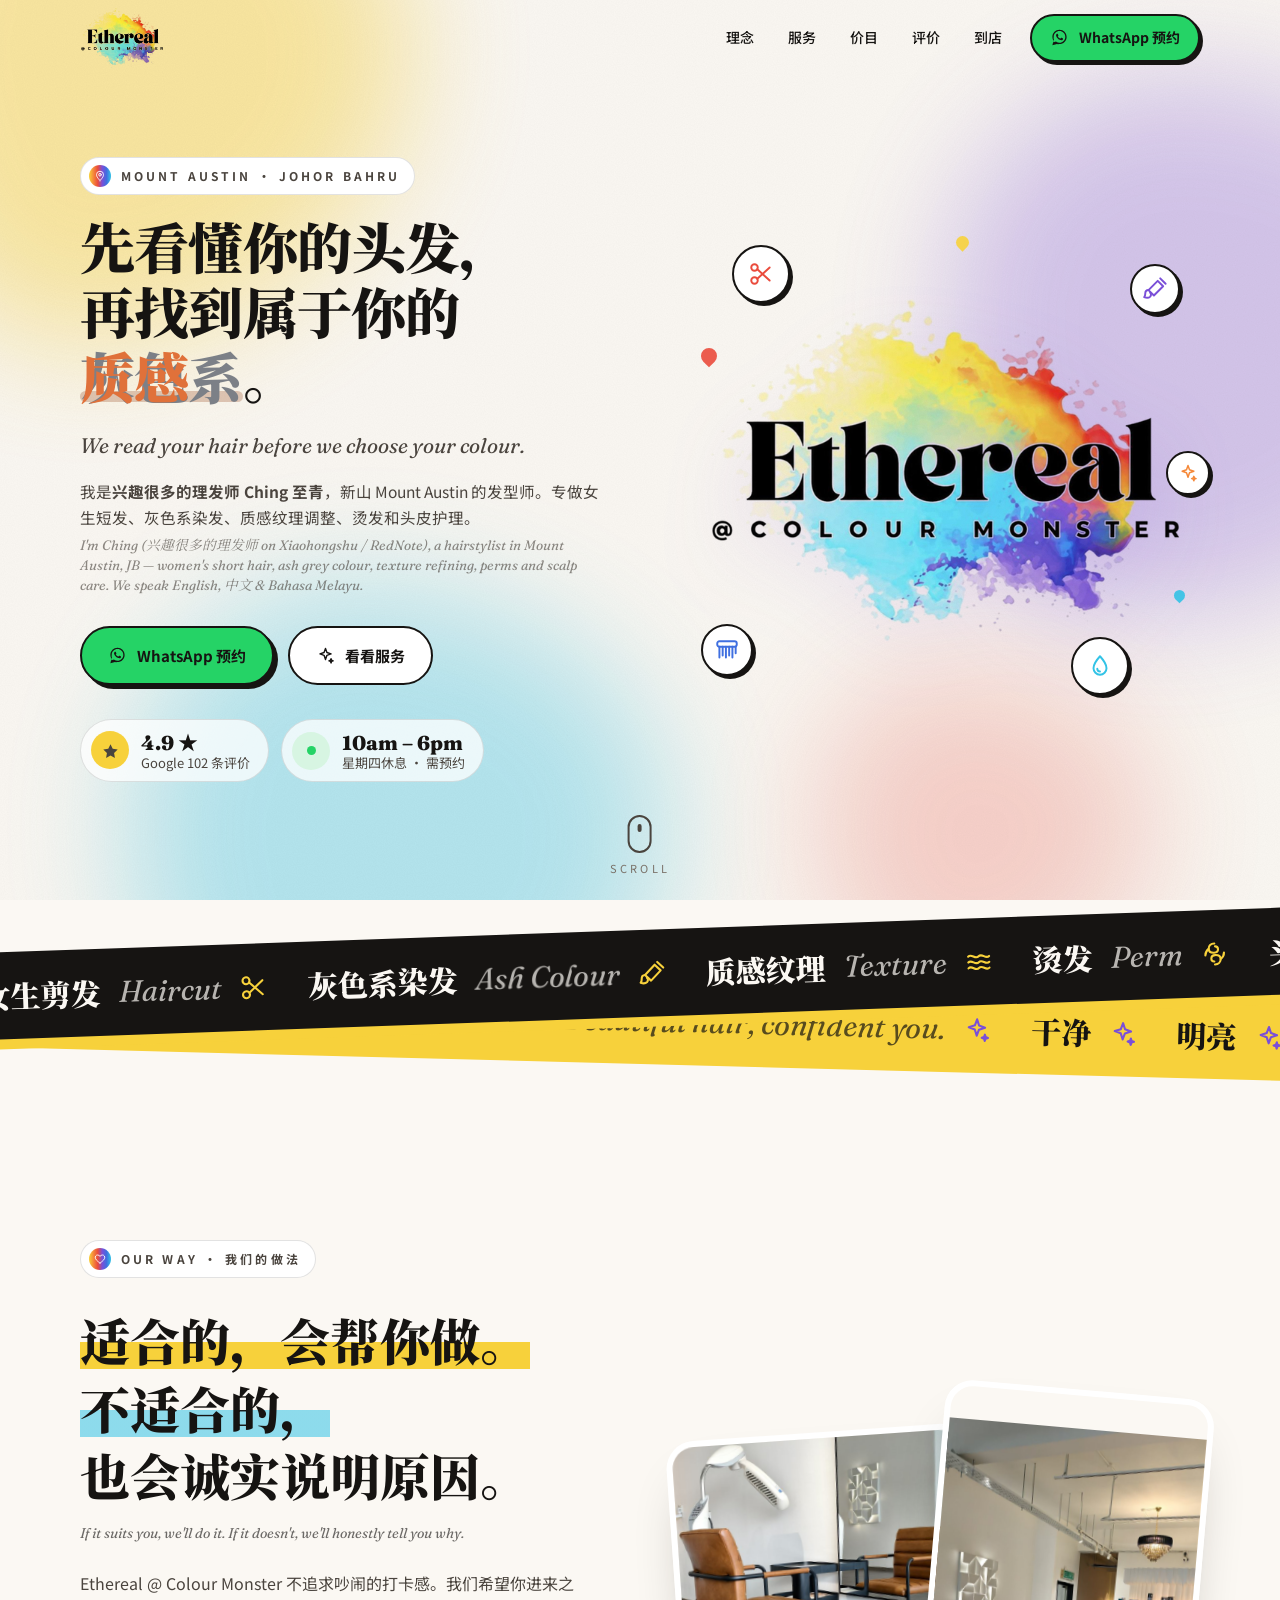
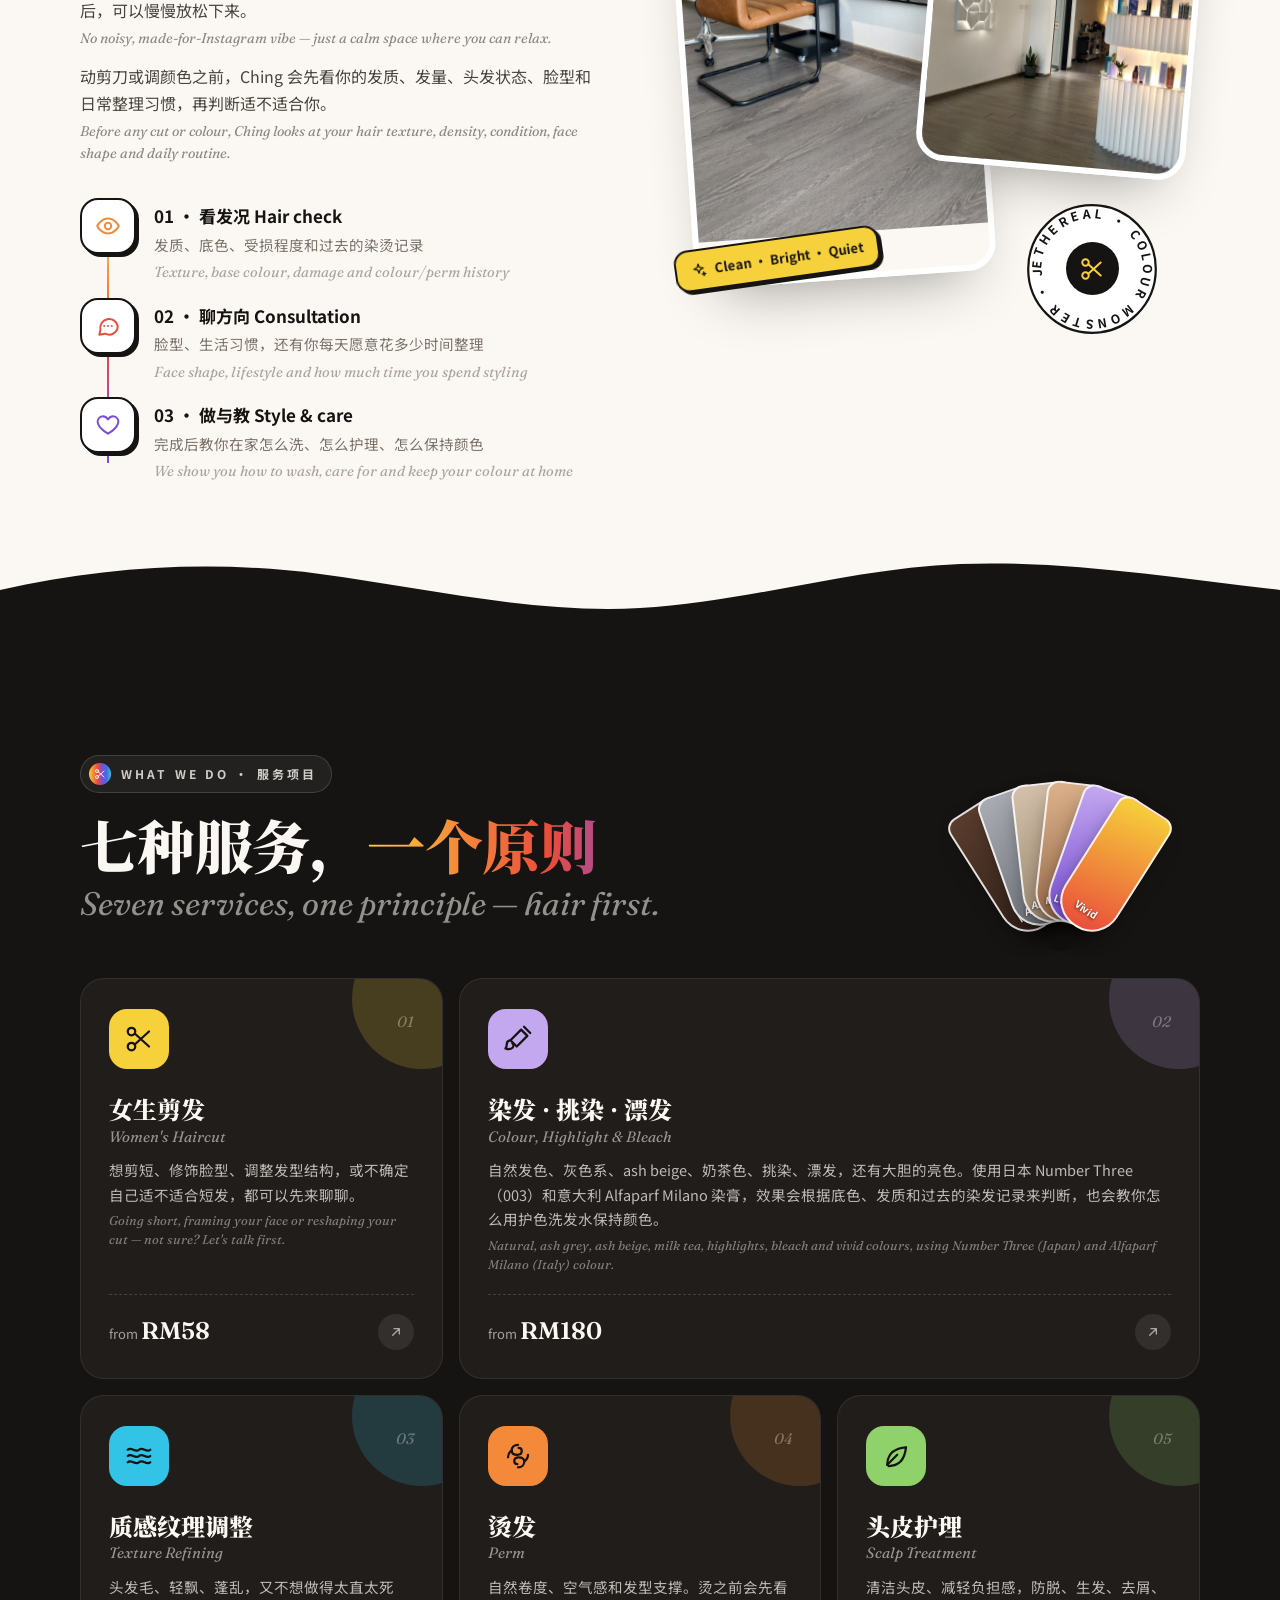
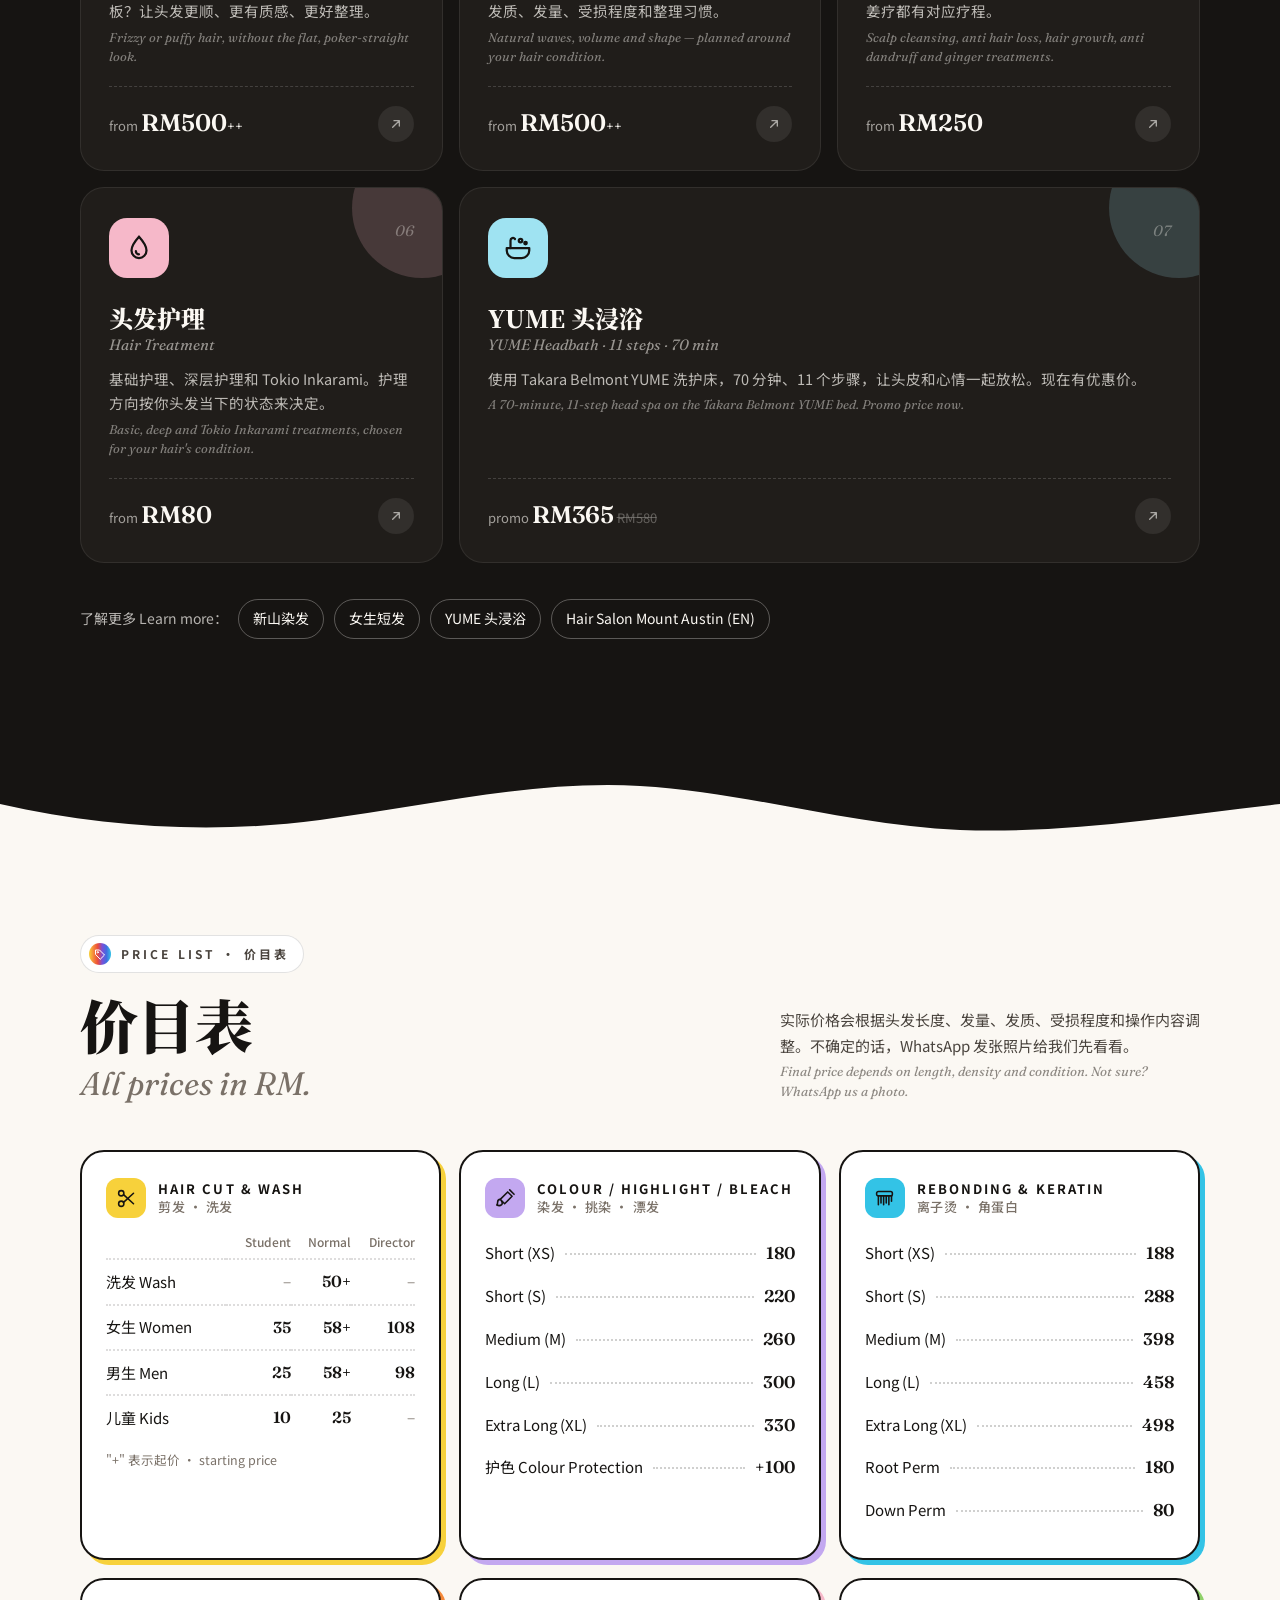
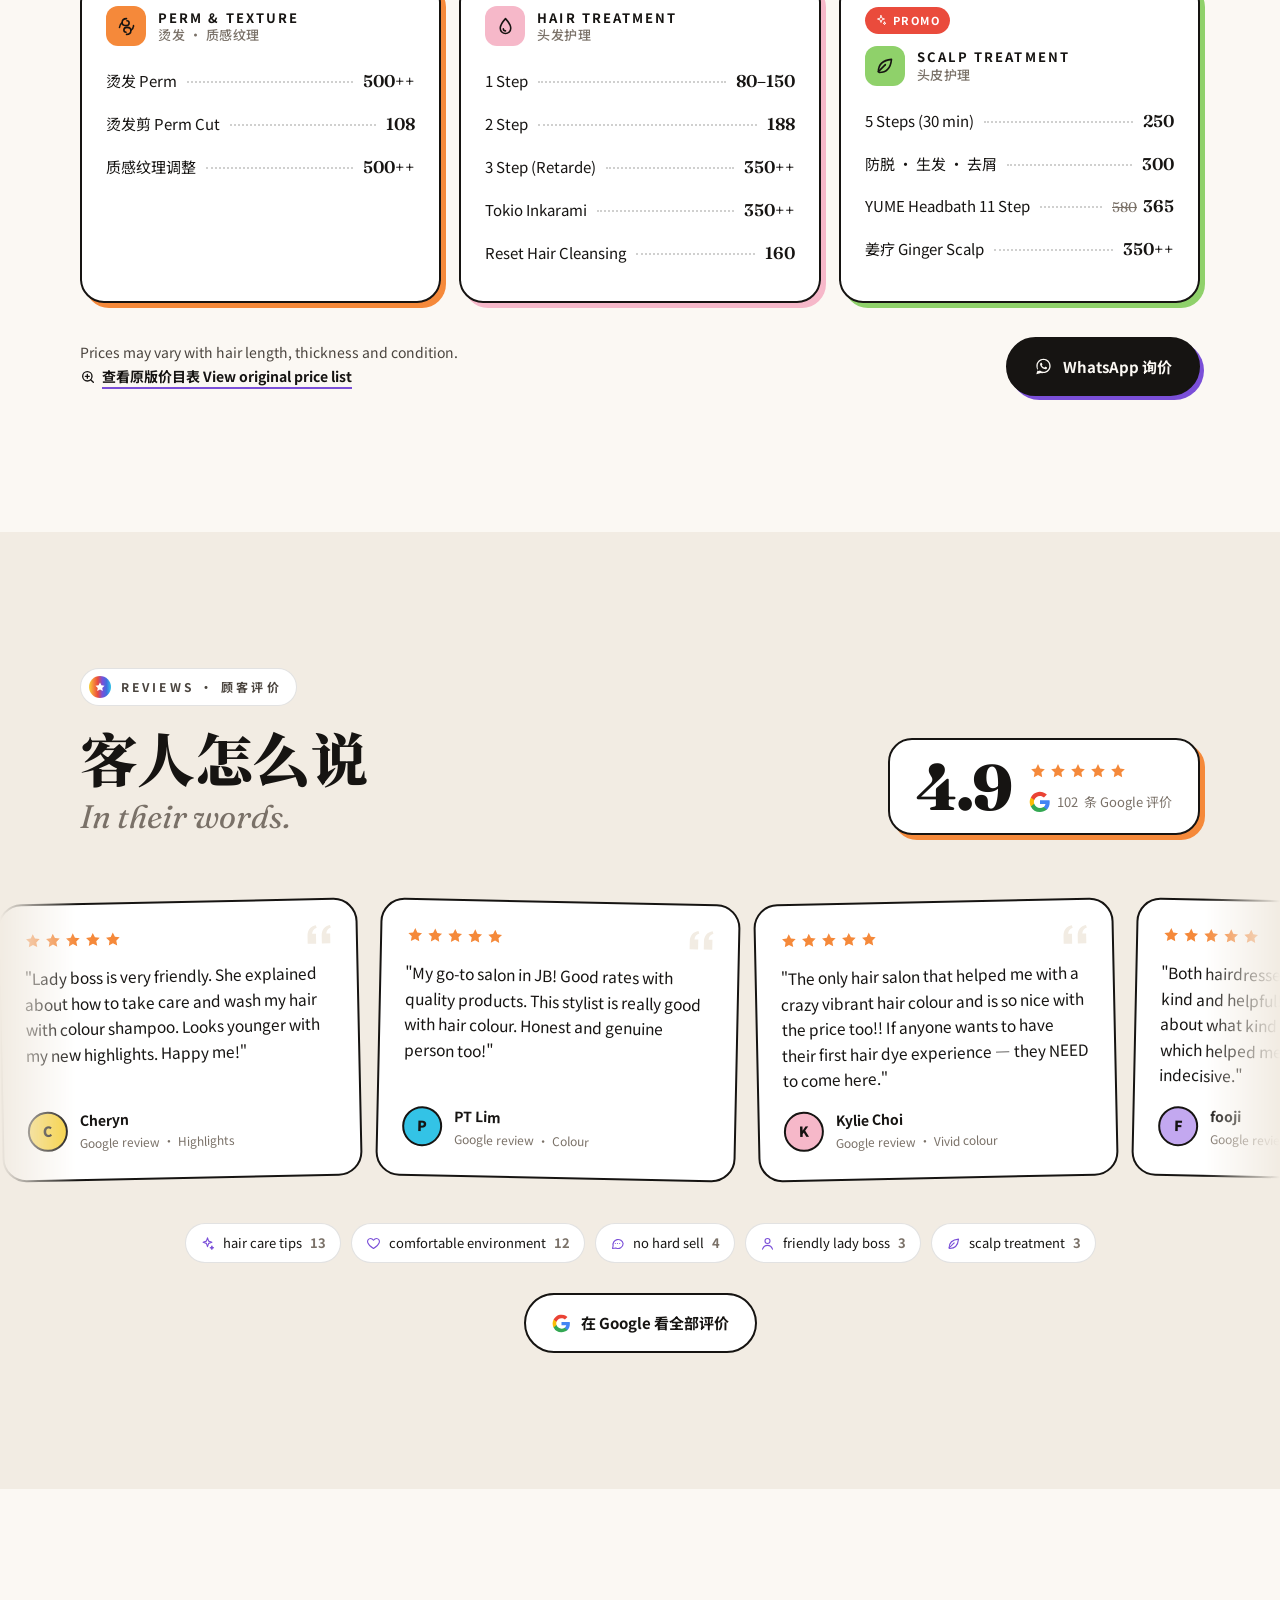
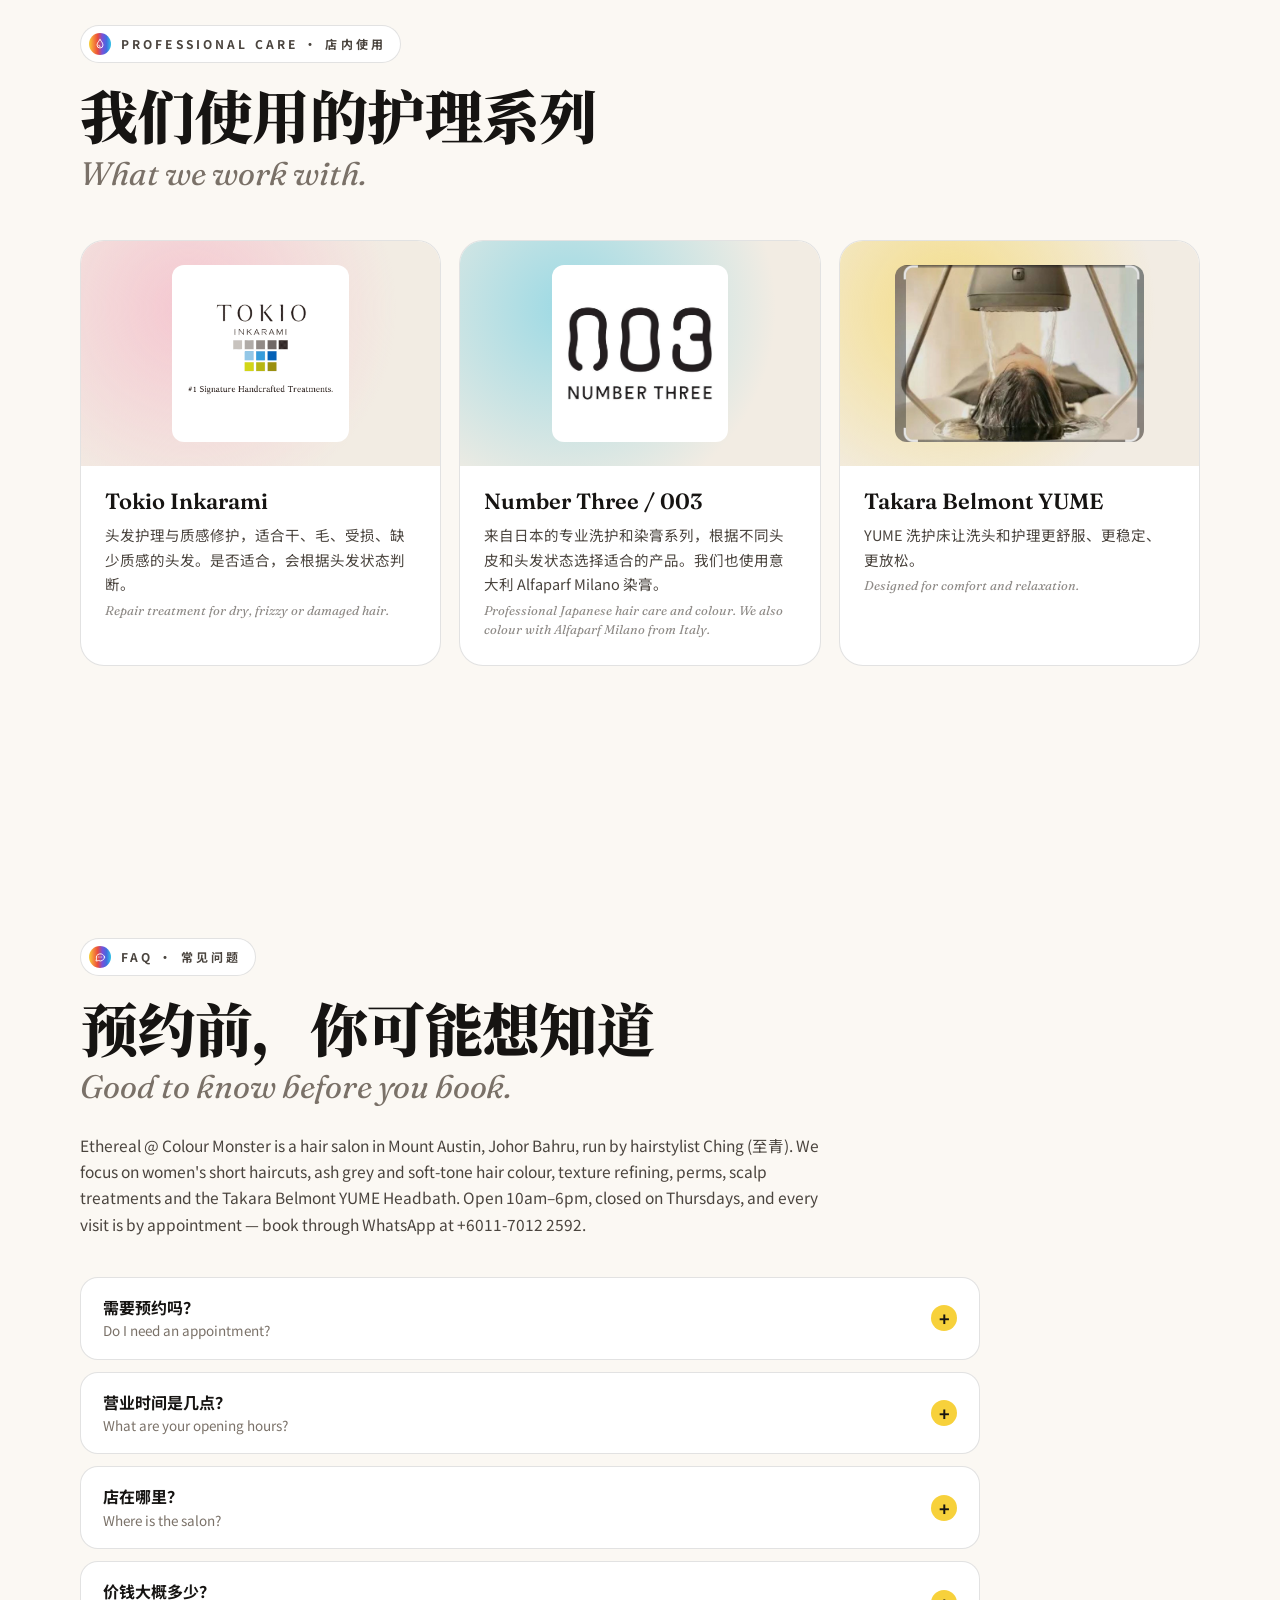
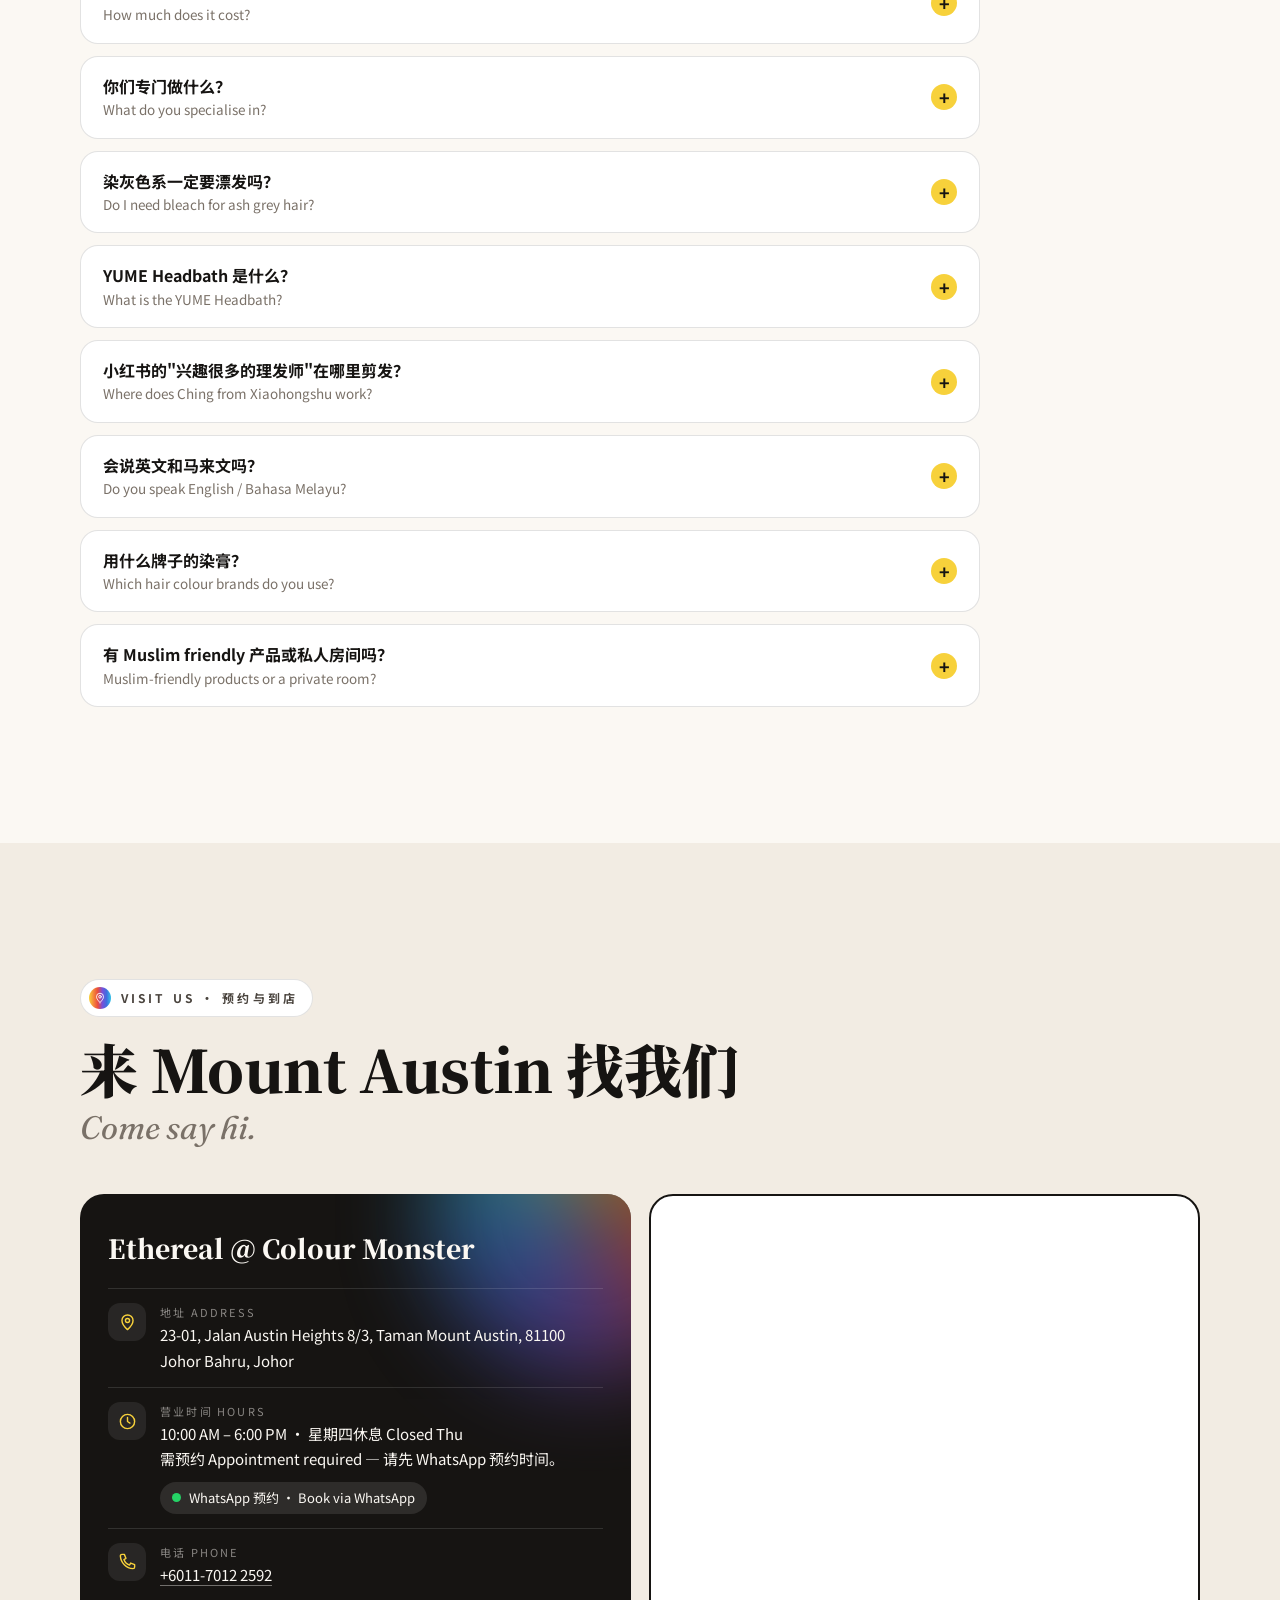
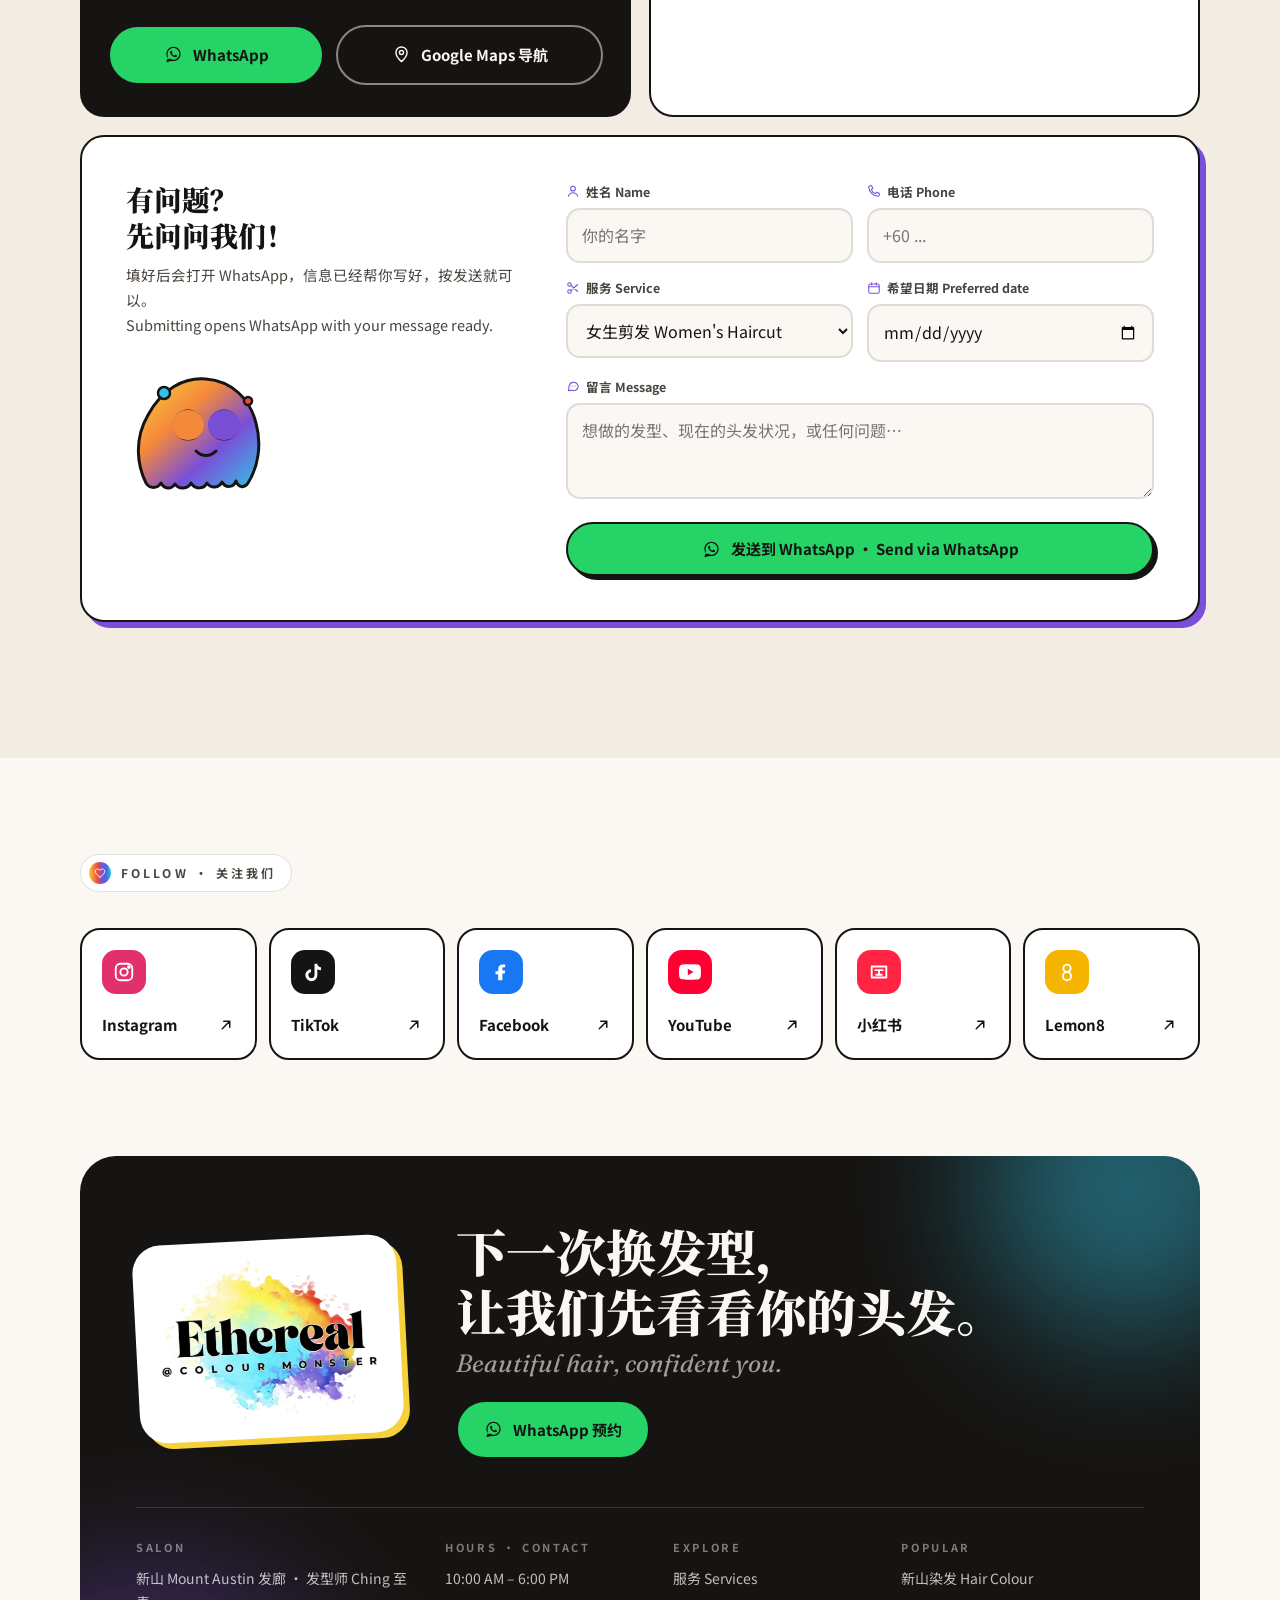
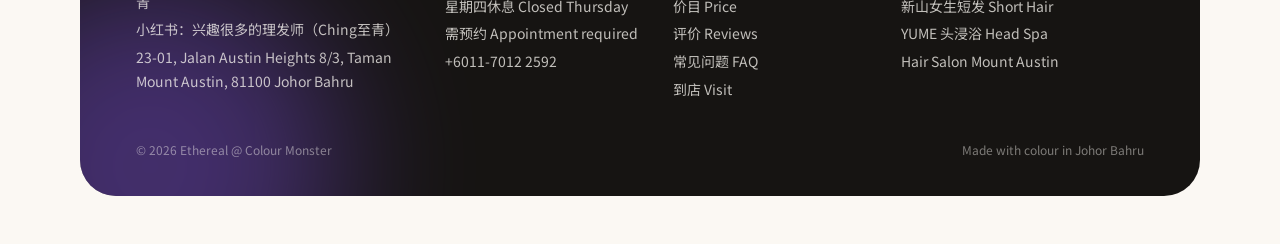
==== commit 7dd15d3f: "Update index.html" ====
--- a/index.html
+++ b/index.html
@@ -4,7 +4,7 @@
 <meta charset="UTF-8">
 <meta name="viewport" content="width=device-width, initial-scale=1.0">
 <title>Ethereal @ Colour Monster｜Hair Salon Mount Austin JB · 新山发廊 · 发型师 Ching 至青</title>
-<meta name="description" content="Ethereal @ Colour Monster 是新山 Mount Austin 的发廊，发型师 Ching 至青专做女生短发、灰色系染发、质感纹理调整、烫发、头皮护理与 YUME Headbath。营业 10am–6pm，星期四休息，需预约。Hair salon in Mount Austin, Johor Bahru — appointment required. WhatsApp +6011-7012 2592。">
+<meta name="description" content="Ethereal @ Colour Monster 是新山 Mount Austin 的发廊，发型师 Ching 至青（小红书：兴趣很多的理发师）专做女生短发、灰色系染发、质感纹理调整、烫发、头皮护理与 YUME Headbath。营业 10am–6pm，星期四休息，需预约。Hair salon in Mount Austin, Johor Bahru — appointment required. WhatsApp +6011-7012 2592。">
 <link rel="canonical" href="https://etherealcolourmonster.com/">
 <meta property="og:url" content="https://etherealcolourmonster.com/">
 <meta name="keywords" content="Johor Bahru hair salon, Mount Austin hair salon, JB hairstylist, 新山发廊, 新山发型师, 新山染发, 新山女生短发, ash grey hair Johor Bahru, Texture Refining, 新山烫发, 新山头皮护理, YUME Headbath Johor Bahru, Tokio Inkarami Johor Bahru, Ethereal Colour Monster">
@@ -34,6 +34,14 @@
   }],
   "areaServed": ["Mount Austin", "Johor Bahru"],
   "knowsLanguage": ["en", "zh", "ms"],
+  "founder": {
+    "@type": "Person",
+    "name": "Ching 至青",
+    "alternateName": ["兴趣很多的理发师（Ching至青）", "兴趣很多的理发师 Ching 至青", "兴趣很多的理发师"],
+    "jobTitle": "Hairstylist",
+    "worksFor": { "@type": "HairSalon", "name": "Ethereal@Colour Monster" },
+    "sameAs": ["https://www.xiaohongshu.com/user/profile/60a12d3c00000000010013c2"]
+  },
   "telephone": "+601170122592",
   "priceRange": "RM25 - RM580",
   "address": {
@@ -53,6 +61,7 @@
     "https://www.facebook.com/share/1GP8tiwEPS/",
     "https://www.youtube.com/@etherealcolourmonster",
     "https://xhslink.cn/m/96OFjpZuW5q",
+    "https://www.xiaohongshu.com/user/profile/60a12d3c00000000010013c2",
     "https://s.lemon8-app.com/al/GgFvFFUQxM"
   ]
 }
@@ -68,6 +77,7 @@
     { "@type": "Question", "name": "How much does a haircut or hair colour cost?", "acceptedAnswer": { "@type": "Answer", "text": "Women's haircut from RM58, colour from RM180, hair treatment from RM80, scalp treatment from RM250, perm or texture refining from RM500++. Final price depends on hair length and condition." } },
     { "@type": "Question", "name": "What does Ethereal @ Colour Monster specialise in?", "acceptedAnswer": { "@type": "Answer", "text": "Women's short haircuts, ash grey and milk-tea hair colour, texture refining, perms and scalp care, by hairstylist Ching (至青) in Mount Austin, Johor Bahru." } },
     { "@type": "Question", "name": "Do I need bleach for ash grey hair?", "acceptedAnswer": { "@type": "Answer", "text": "It depends on your current colour and hair condition. Most grey tones need lightening first; the stylist checks your hair and advises before starting." } },
+    { "@type": "Question", "name": "兴趣很多的理发师 Ching 至青在哪里剪发？Where does Ching (兴趣很多的理发师 on Xiaohongshu) work?", "acceptedAnswer": { "@type": "Answer", "text": "小红书「兴趣很多的理发师（Ching至青）」就是 Ethereal @ Colour Monster 的发型师 Ching 至青。店在 23-01, Jalan Austin Heights 8/3, Taman Mount Austin, 81100 Johor Bahru。营业 10am–6pm，星期四休息，需预约，WhatsApp +6011-7012 2592。Ching, known as 兴趣很多的理发师 on Xiaohongshu, is the hairstylist at Ethereal @ Colour Monster, Mount Austin, Johor Bahru." } },
     { "@type": "Question", "name": "Do you speak English or Bahasa Melayu?", "acceptedAnswer": { "@type": "Answer", "text": "Yes. The salon serves clients in English, Chinese and Bahasa Melayu." } },
     { "@type": "Question", "name": "Which hair colour brands does Ethereal @ Colour Monster use?", "acceptedAnswer": { "@type": "Answer", "text": "Professional colour from Number Three (003, Japan) and Alfaparf Milano (Italy)." } },
     { "@type": "Question", "name": "Does the salon have Muslim-friendly products or a private room?", "acceptedAnswer": { "@type": "Answer", "text": "Yes, there are Muslim-friendly products and a private room. Mention it when you book." } }
@@ -614,7 +624,7 @@
         </span>。</span></span>
       </h1>
       <p class="en fade-up d1">We read your hair before we choose your colour.</p>
-      <p class="desc fade-up d2">我是 Ching 至青，新山 Mount Austin 的发型师。专做女生短发、灰色系染发、质感纹理调整、烫发和头皮护理。<span class="tr">I'm Ching, a hairstylist in Mount Austin, JB — women's short hair, ash grey colour, texture refining, perms and scalp care. We speak English, 中文 &amp; Bahasa Melayu.</span></p>
+      <p class="desc fade-up d2">我是<b>兴趣很多的理发师 Ching 至青</b>，新山 Mount Austin 的发型师。专做女生短发、灰色系染发、质感纹理调整、烫发和头皮护理。<span class="tr">I'm Ching (兴趣很多的理发师 on Xiaohongshu / RedNote), a hairstylist in Mount Austin, JB — women's short hair, ash grey colour, texture refining, perms and scalp care. We speak English, 中文 &amp; Bahasa Melayu.</span></p>
       <div class="hero-cta fade-up d3">
         <a class="btn btn-wa" href="https://wa.me/601170122592" target="_blank" rel="noopener"><svg><use href="#i-wa"/></svg>WhatsApp 预约</a>
         <a class="btn btn-ghost" href="#services"><svg><use href="#i-sparkle"/></svg>看看服务</a>
@@ -923,6 +933,8 @@
         <div class="ans"><p>要看你现在的发色和发质。大部分灰色系需要先把头发提亮，至青会先检查头发，再告诉你需要几次、适不适合。</p><p class="en">It depends on your current colour and hair condition. Most grey tones need lightening first — Ching will check your hair and advise before starting.</p></div></details>
       <details class="rv"><summary>YUME Headbath 是什么？<small>What is the YUME Headbath?</small></summary>
         <div class="ans"><p>Takara Belmont YUME 是一张让你躺着洗头和做头皮护理的洗护床，躺起来很舒服、很放松。</p><p class="en">The Takara Belmont YUME is a reclining wash and spa bed for a comfortable, relaxing hair wash and scalp care.</p></div></details>
+      <details class="rv"><summary>小红书的"兴趣很多的理发师"在哪里剪发？<small>Where does Ching from Xiaohongshu work?</small></summary>
+        <div class="ans"><p>小红书「<a href="https://www.xiaohongshu.com/user/profile/60a12d3c00000000010013c2" target="_blank" rel="noopener">兴趣很多的理发师（Ching至青）</a>」就是我们店的发型师 Ching 至青，就在新山 Mount Austin 的 Ethereal @ Colour Monster。营业 10am–6pm，星期四休息，需预约。</p><p class="en">Ching — 兴趣很多的理发师 on Xiaohongshu / RedNote — is our hairstylist at Ethereal @ Colour Monster, Mount Austin, JB.</p></div></details>
       <details class="rv"><summary>会说英文和马来文吗？<small>Do you speak English / Bahasa Melayu?</small></summary>
         <div class="ans"><p>会，我们可以用中文、英文和马来文为你服务。</p><p class="en">Yes — we speak English, Chinese and Bahasa Melayu. Kami boleh berbahasa Melayu.</p></div></details>
       <details class="rv"><summary>用什么牌子的染膏？<small>Which hair colour brands do you use?</small></summary>
@@ -1014,7 +1026,7 @@
       <a class="soc rv" style="--c:#161412;--d:.05s" href="https://www.tiktok.com/@ethereal_colourmonster" target="_blank" rel="noopener"><span class="si"><svg><use href="#i-tt"/></svg></span><span class="row">TikTok<svg><use href="#i-arrow"/></svg></span></a>
       <a class="soc rv" style="--c:#1877F2;--d:.1s" href="https://www.facebook.com/share/1GP8tiwEPS/" target="_blank" rel="noopener"><span class="si"><svg><use href="#i-fb"/></svg></span><span class="row">Facebook<svg><use href="#i-arrow"/></svg></span></a>
       <a class="soc rv" style="--c:#FF0033;--d:.15s" href="https://www.youtube.com/@etherealcolourmonster" target="_blank" rel="noopener"><span class="si"><svg><use href="#i-yt"/></svg></span><span class="row">YouTube<svg><use href="#i-arrow"/></svg></span></a>
-      <a class="soc rv" style="--c:#FF2442;--d:.2s" href="https://xhslink.cn/m/96OFjpZuW5q" target="_blank" rel="noopener"><span class="si"><svg><use href="#i-xhs"/></svg></span><span class="row">小红书<svg><use href="#i-arrow"/></svg></span></a>
+      <a class="soc rv" style="--c:#FF2442;--d:.2s" href="https://www.xiaohongshu.com/user/profile/60a12d3c00000000010013c2" target="_blank" rel="noopener" title="小红书：兴趣很多的理发师（Ching至青）"><span class="si"><svg><use href="#i-xhs"/></svg></span><span class="row">小红书<svg><use href="#i-arrow"/></svg></span></a>
       <a class="soc rv" style="--c:#F5B400;--d:.25s" href="https://s.lemon8-app.com/al/GgFvFFUQxM" target="_blank" rel="noopener"><span class="si"><svg><use href="#i-l8"/></svg></span><span class="row">Lemon8<svg><use href="#i-arrow"/></svg></span></a>
     </div>
   </div>
@@ -1033,7 +1045,7 @@
         </div>
       </div>
       <div class="foot-cols">
-        <div><h4>Salon</h4><p>新山 Mount Austin 发廊 · 发型师 Ching 至青</p><p>23-01, Jalan Austin Heights 8/3, Taman Mount Austin, 81100 Johor Bahru</p></div>
+        <div><h4>Salon</h4><p>新山 Mount Austin 发廊 · 发型师 Ching 至青</p><p>小红书：<a href="https://www.xiaohongshu.com/user/profile/60a12d3c00000000010013c2" target="_blank" rel="noopener">兴趣很多的理发师（Ching至青）</a></p><p>23-01, Jalan Austin Heights 8/3, Taman Mount Austin, 81100 Johor Bahru</p></div>
         <div><h4>Hours · Contact</h4><p>10:00 AM – 6:00 PM</p><p>星期四休息 Closed Thursday</p><p>需预约 Appointment required</p><p><a href="tel:+601170122592">+6011-7012 2592</a></p></div>
         <div><h4>Explore</h4><p><a href="#services">服务 Services</a></p><p><a href="#price">价目 Price</a></p><p><a href="#reviews">评价 Reviews</a></p><p><a href="#faq">常见问题 FAQ</a></p><p><a href="#visit">到店 Visit</a></p></div>
         <div><h4>Popular</h4><p><a href="hair-colour-jb/">新山染发 Hair Colour</a></p><p><a href="short-hair-jb/">新山女生短发 Short Hair</a></p><p><a href="head-spa-mount-austin/">YUME 头浸浴 Head Spa</a></p><p><a href="hair-salon-mount-austin/">Hair Salon Mount Austin</a></p></div>
